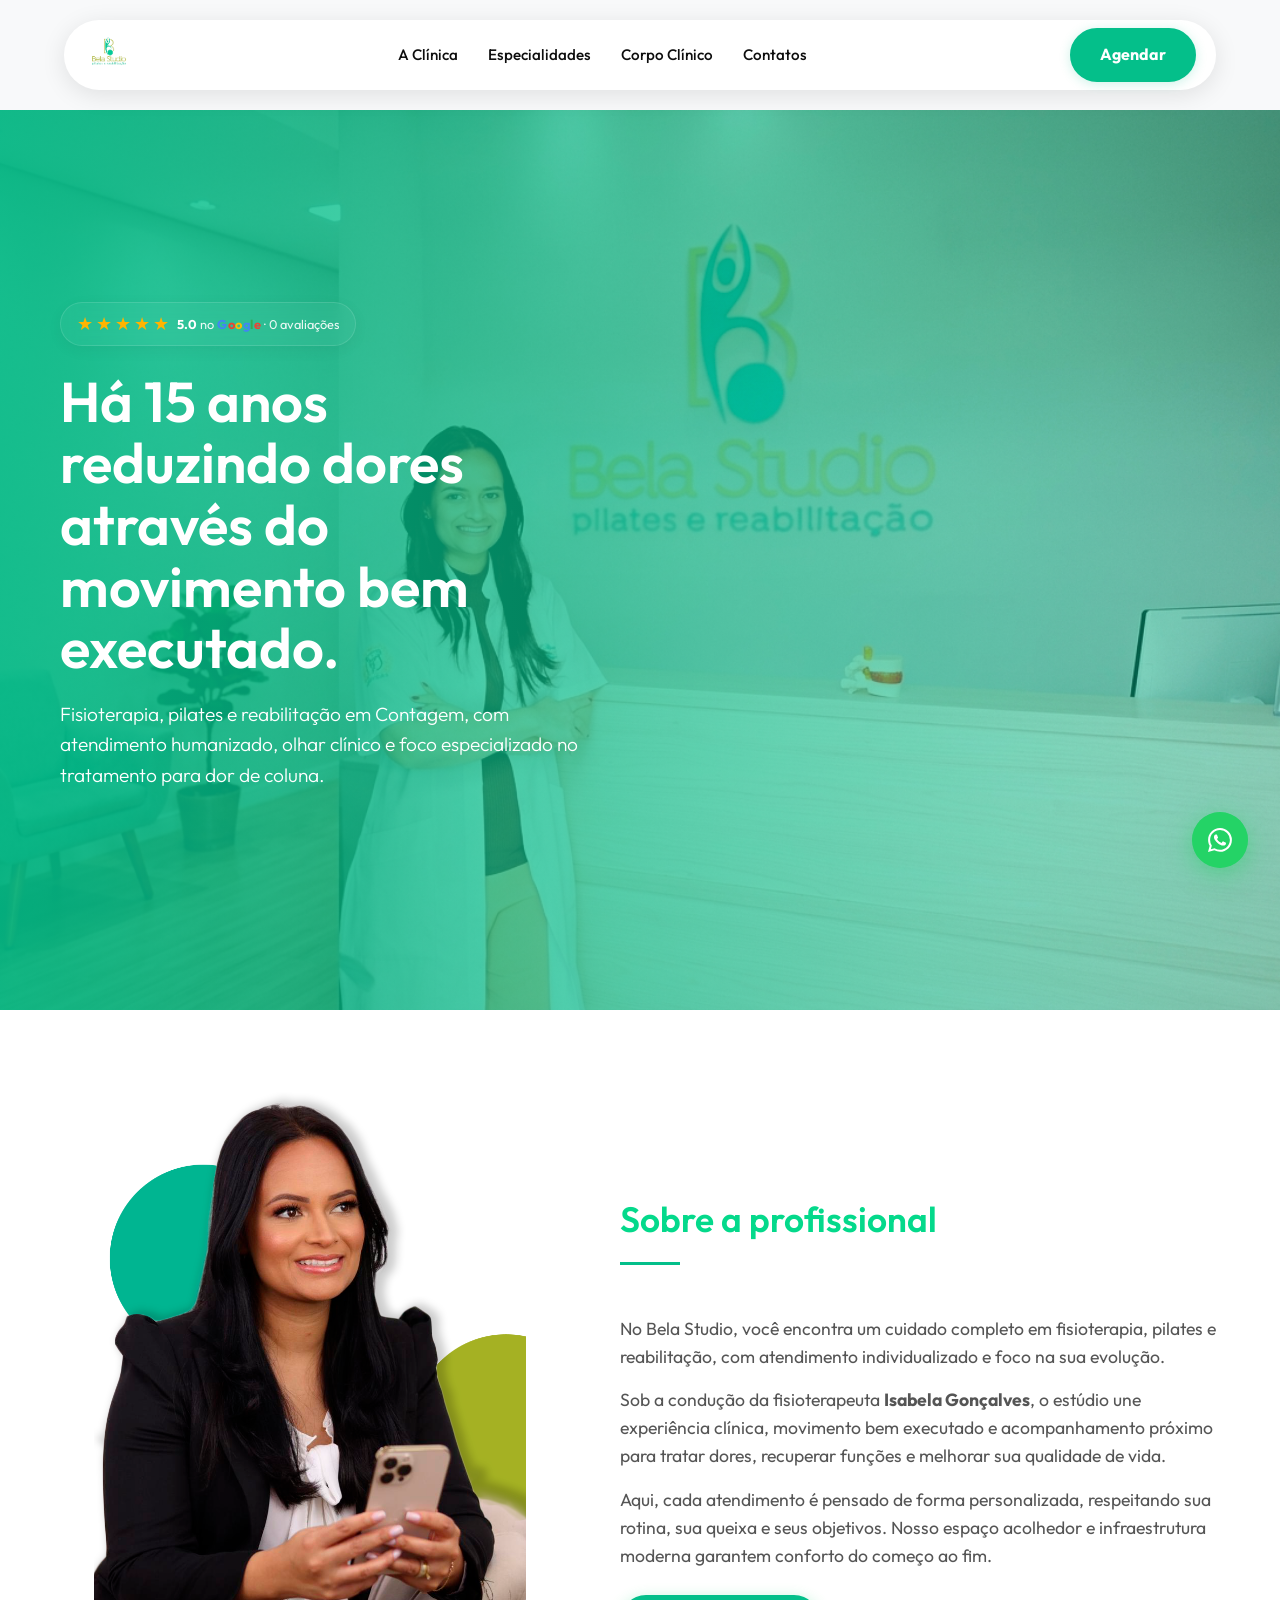
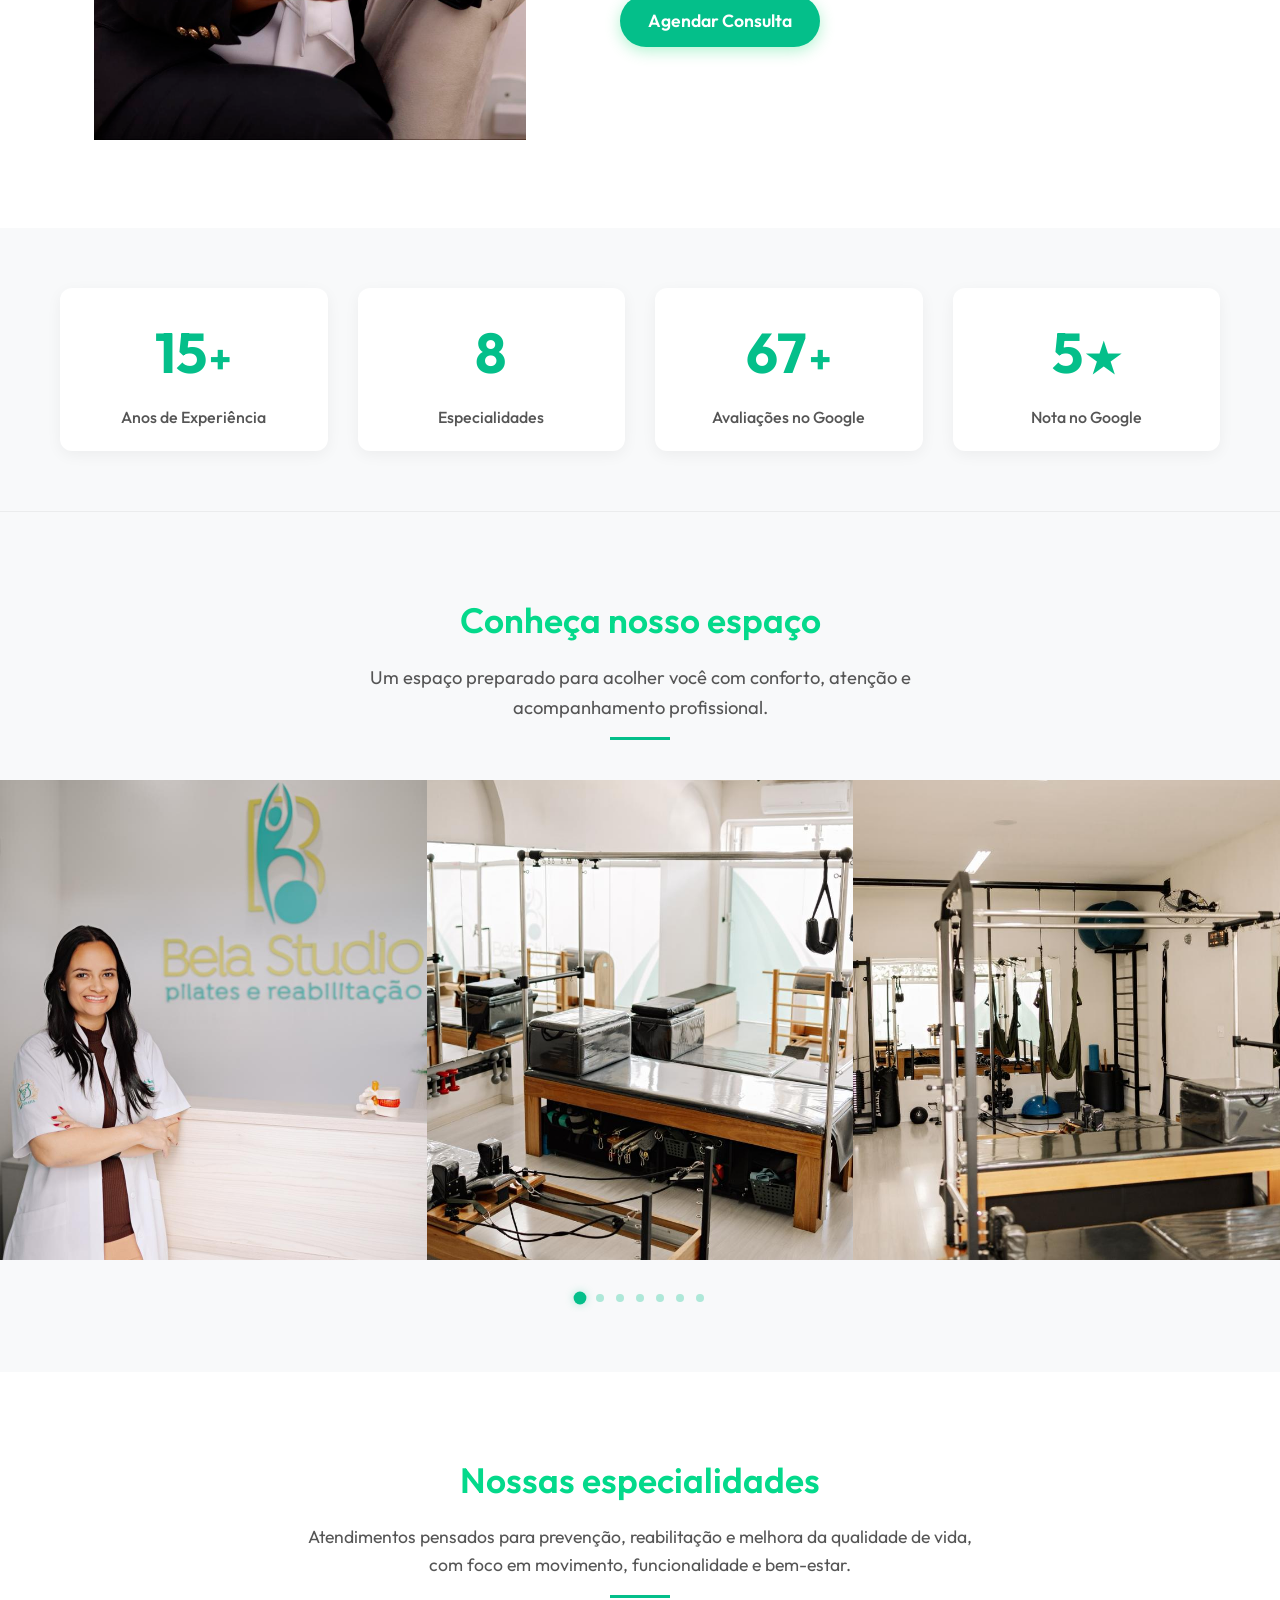
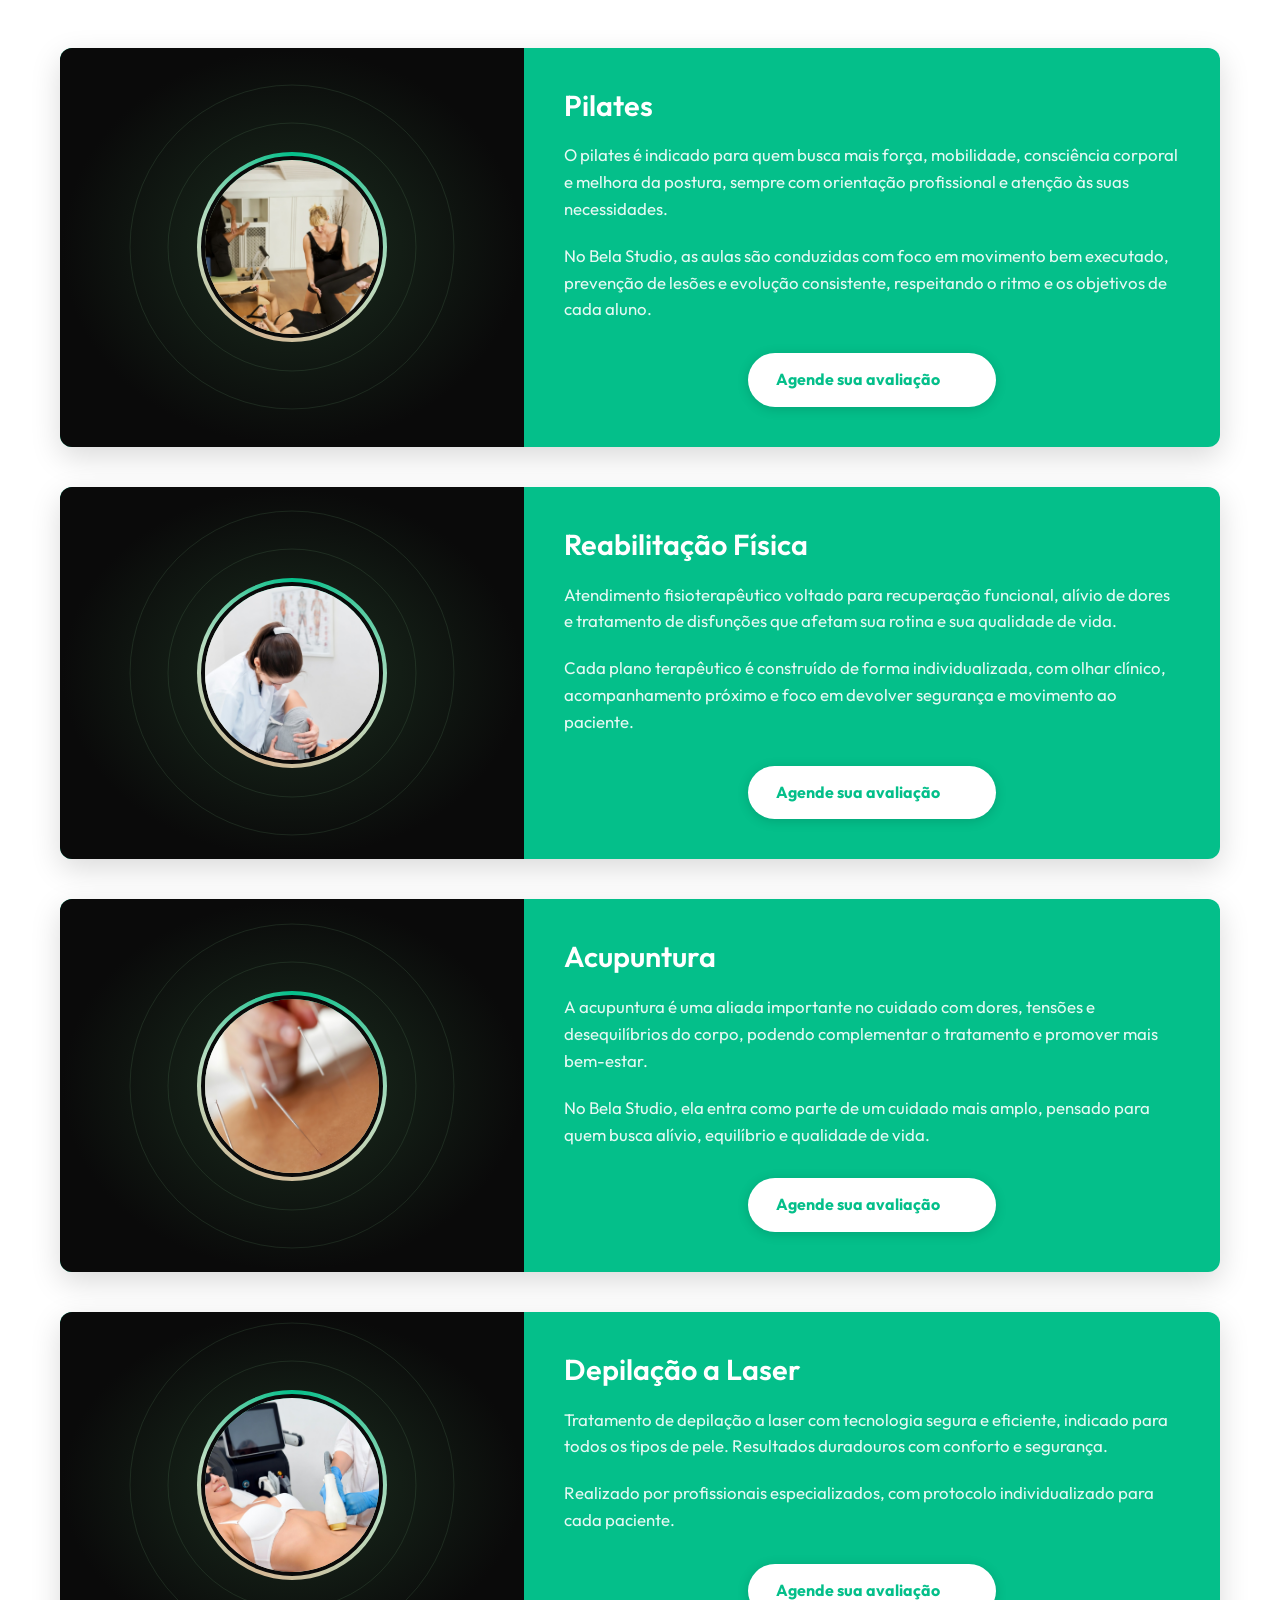
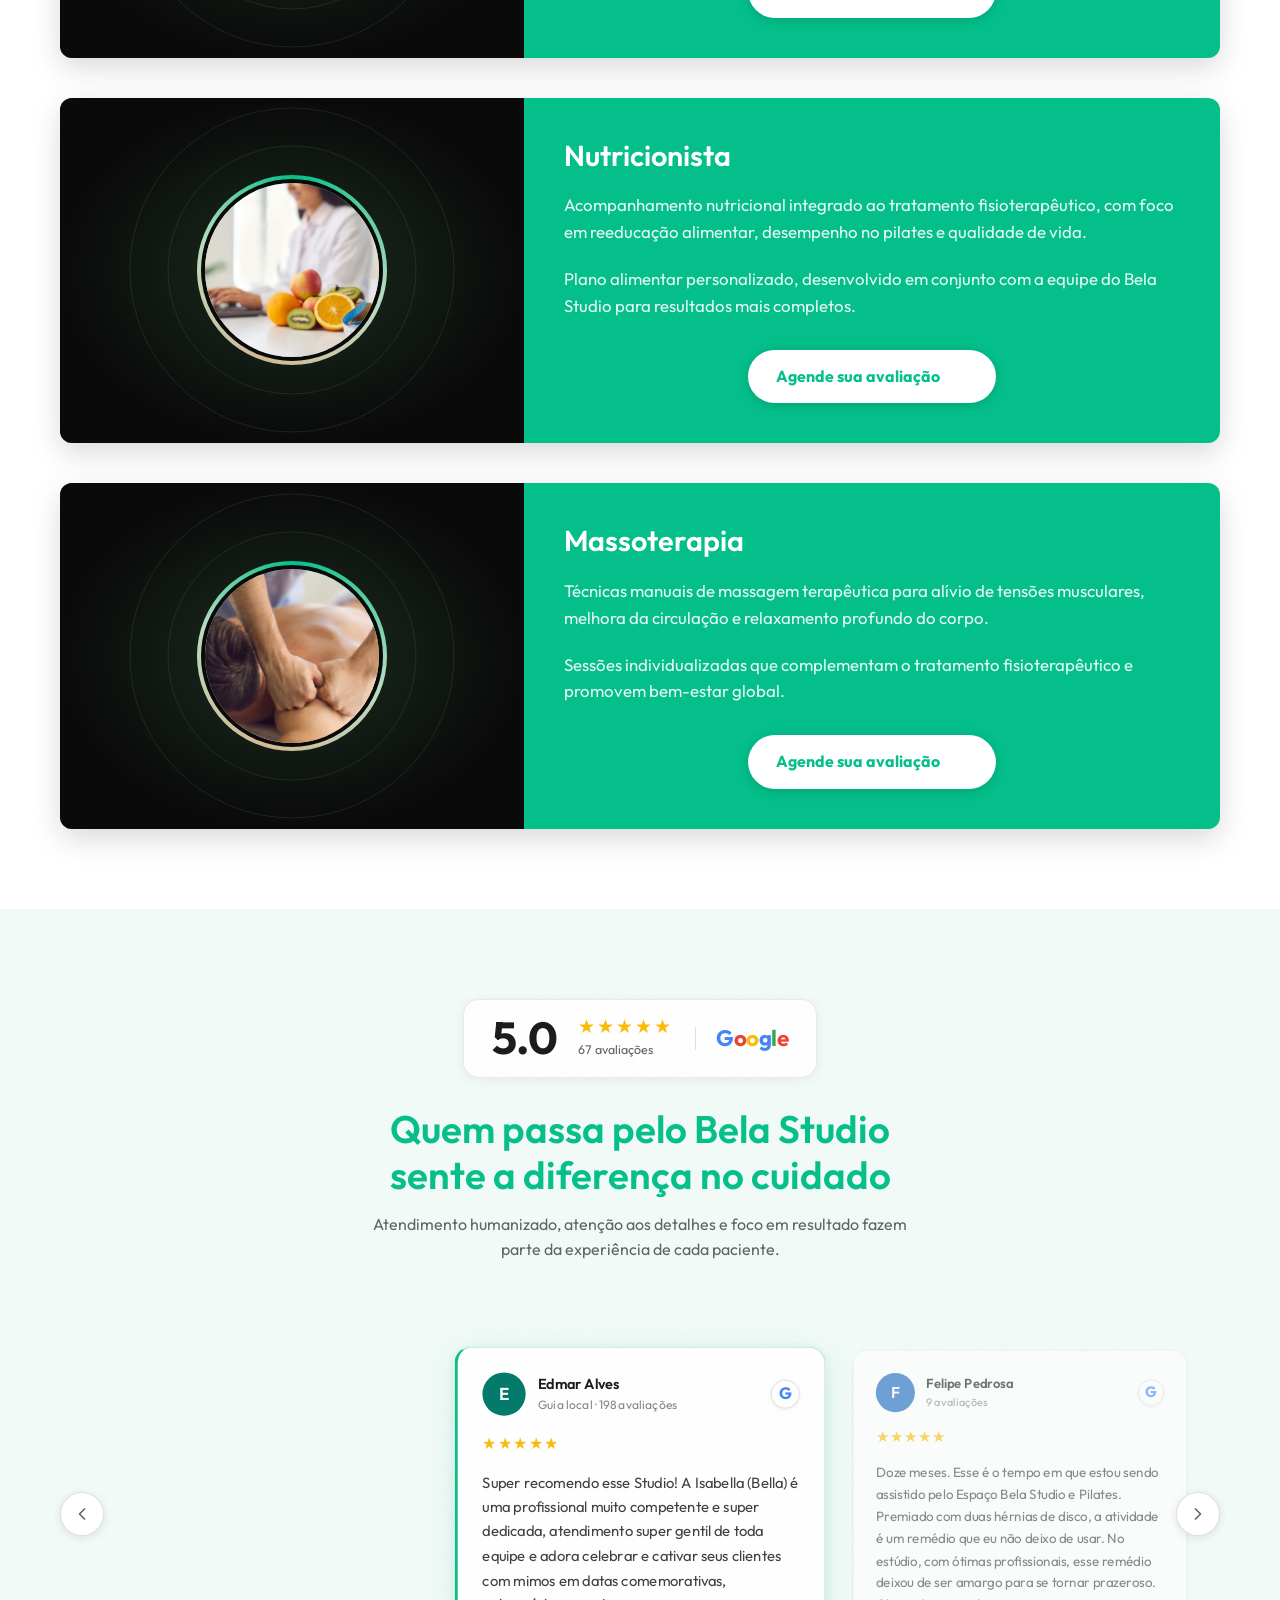
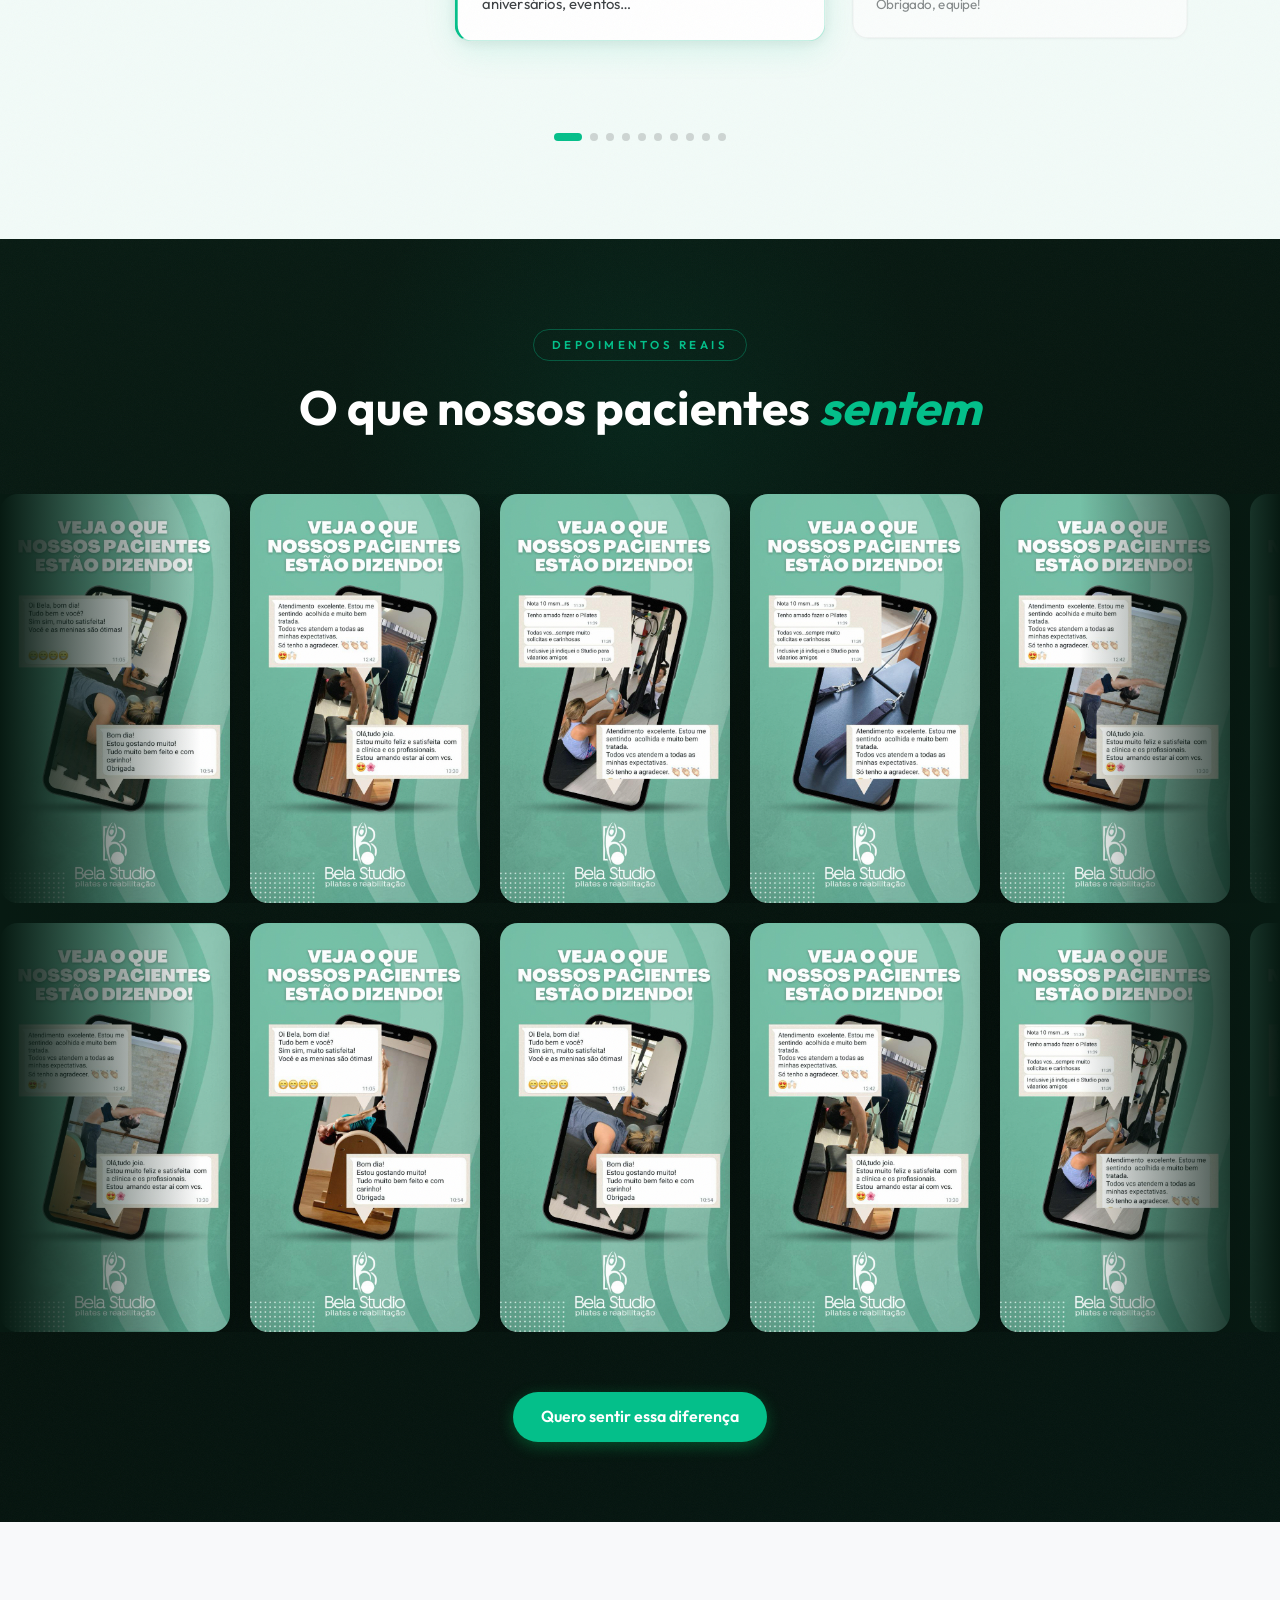
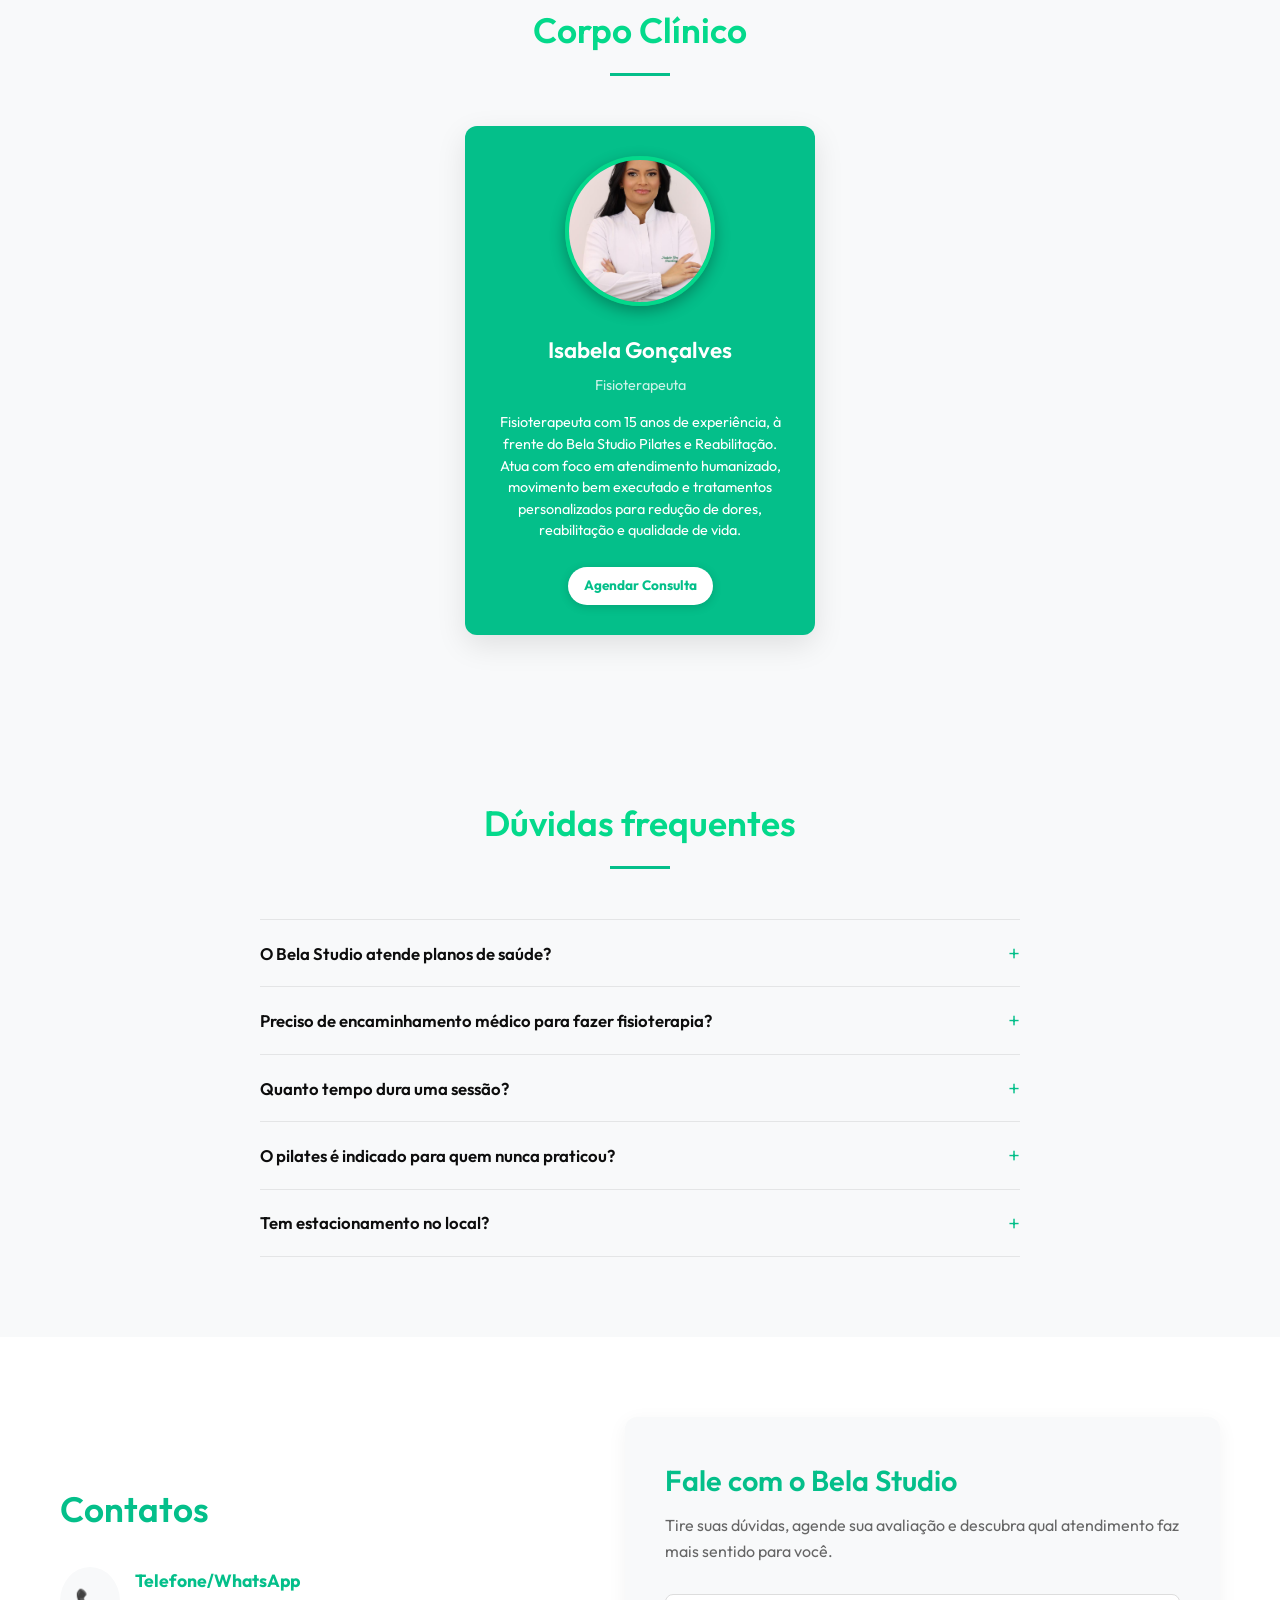
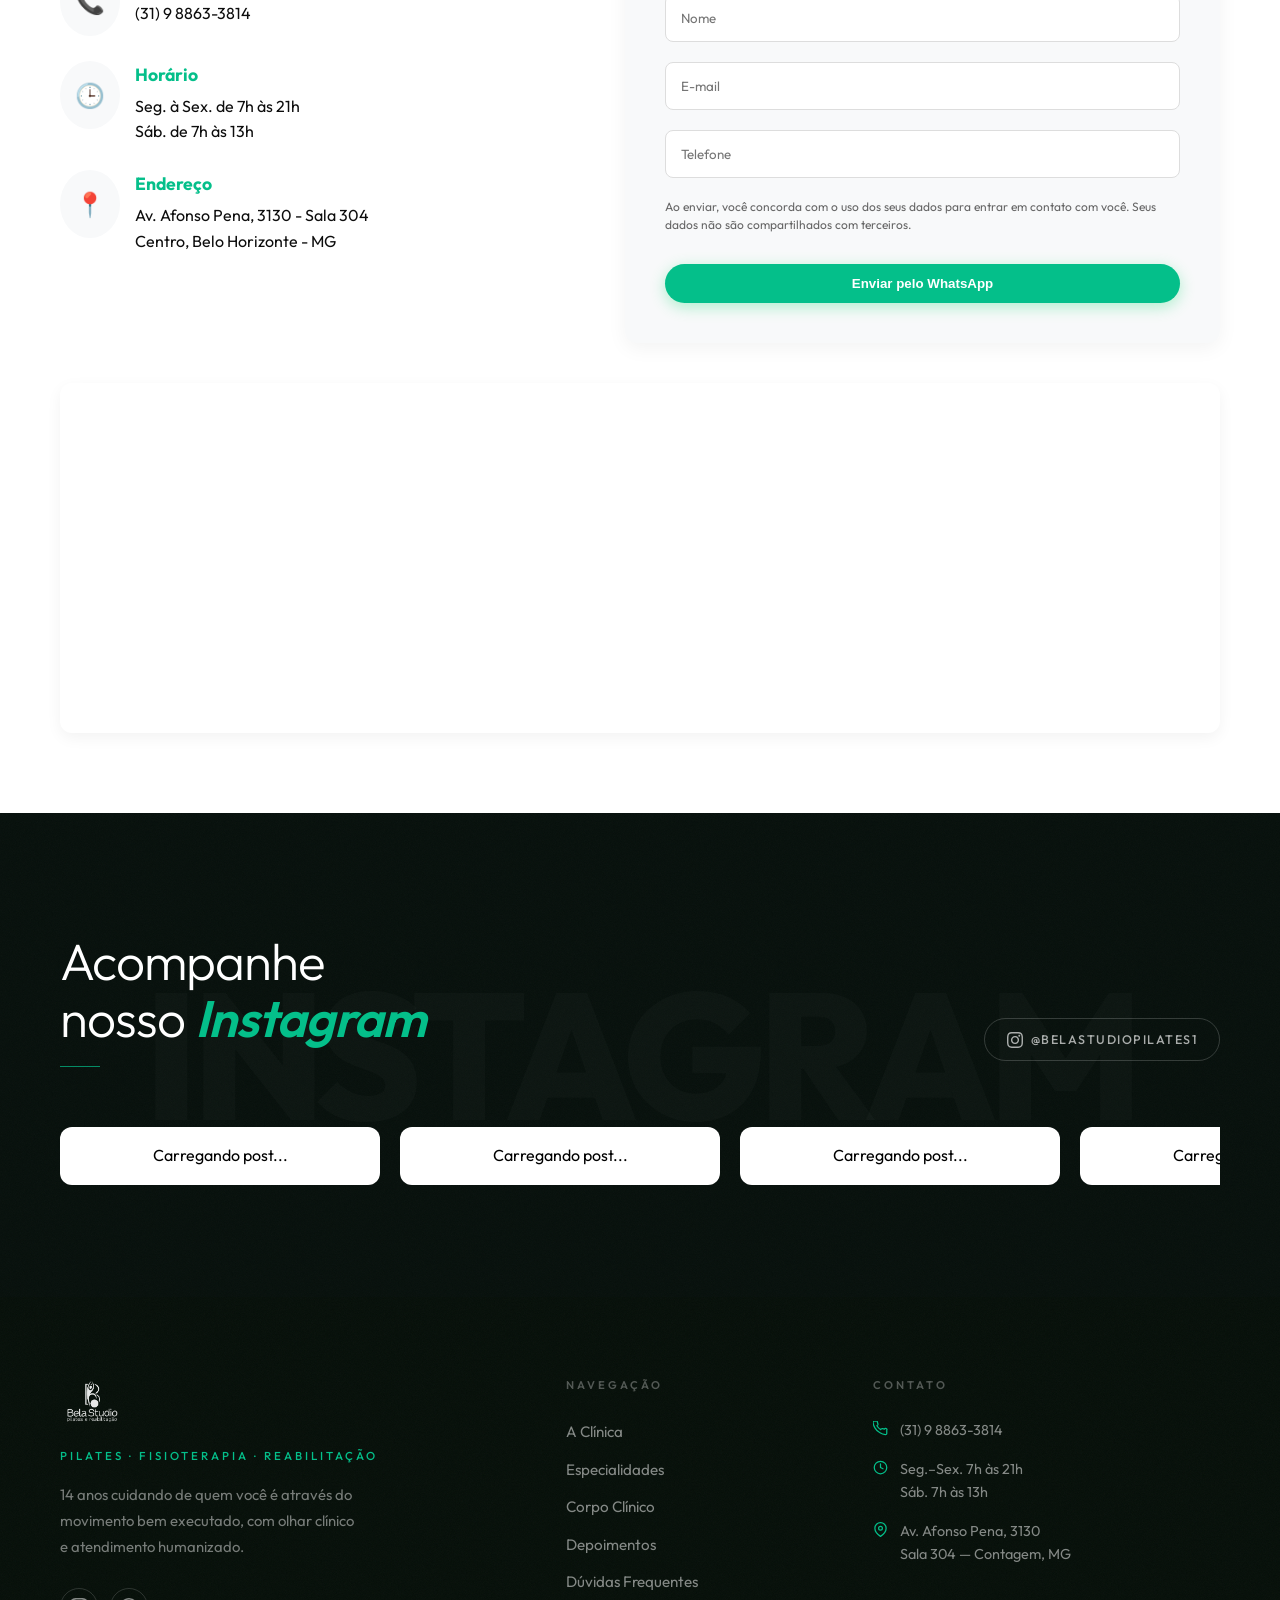
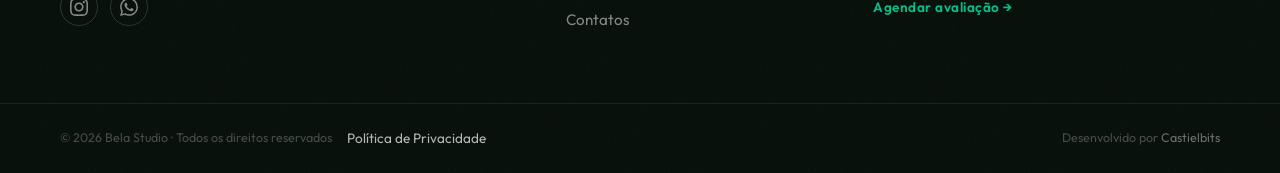
==== index.html @ d8dee4ca "feat: add spine treatment focus to hero subtitle and fotocoluna to gallery carousel" ====
<!DOCTYPE html>
<html lang="pt-BR">

<head>
    <meta charset="UTF-8">
    <meta name="viewport" content="width=device-width, initial-scale=1.0">
    <title>Bela Studio - Fisioterapia e Pilates em Contagem</title>
    <meta name="description"
        content="Há 15 anos reduzindo dores através do movimento bem executado. Fisioterapia, pilates e reabilitação em Contagem com atendimento humanizado e foco real em resultado.">
    <meta name="robots" content="index, follow">

    <!-- Open Graph -->
    <meta property="og:type" content="website">
    <meta property="og:title" content="Bela Studio - Fisioterapia e Pilates em Contagem">
    <meta property="og:description"
        content="15 anos reduzindo dores através do movimento bem executado. Fisioterapia, pilates e reabilitação com atendimento humanizado e foco real em resultado.">
    <meta property="og:image" content="images/aclinica.png">
    <meta property="og:locale" content="pt_BR">

    <!-- Favicon -->
    <link rel="icon" type="image/png" href="images/logosemfundo.png">
    <link rel="apple-touch-icon" href="images/logosemfundo.png">

    <link rel="preconnect" href="https://fonts.googleapis.com">
    <link rel="preconnect" href="https://fonts.gstatic.com" crossorigin>
    <link href="https://fonts.googleapis.com/css2?family=Outfit:wght@300;400;500;600;700&display=swap" rel="stylesheet">
    <link rel="stylesheet" href="styles.css">
</head>

<body>
    <!-- Scroll Progress Bar -->
    <div class="scroll-progress" id="scrollProgress"></div>

    <!-- Custom Cursor -->
    <div class="cursor-dot" id="cursorDot"></div>
    <div class="cursor-ring" id="cursorRing"></div>

    <!-- Intro Splash Screen -->
    <div class="intro-splash" id="introSplash">
        <div class="intro-bg-glow"></div>
        <div class="intro-logo-wrapper">
            <img src="images/logosemfundo.png" alt="Bela Studio" class="intro-logo">
            <div class="intro-shine"></div>
        </div>
        <p class="intro-tagline">Pilates &middot; Fisioterapia &middot; Reabilitação</p>
    </div>

    <header class="header" id="header">
        <div class="top-bar">
            <span>★ 5.0 no Google · <span class="google-review-counter" data-target="67">0</span> avaliações · Há 15
                anos em Contagem</span>
        </div>
        <div class="container header-content">
            <a href="#" class="logo-link">
                <img src="images/logobelastudio.png" alt="Bela Studio Logo" class="logo">
            </a>

            <nav class="desktop-nav">
                <ul class="nav-links">
                    <li><a href="#sobre">A Clínica</a></li>
                    <li><a href="#especialidades">Especialidades</a></li>
                    <li><a href="#corpo-clinico">Corpo Clínico</a></li>
                    <li><a href="#contatos">Contatos</a></li>
                </ul>
            </nav>

            <div class="header-actions">
                <a href="https://wa.me/5531988633814" class="btn btn-primary btn-outline" target="_blank">Agendar</a>
                <button class="mobile-menu-toggle" aria-label="Abrir menu">
                    <span></span>
                    <span></span>
                    <span></span>
                </button>
            </div>
        </div>
    </header>

    <main>
        <!-- Hero Section -->
        <section class="hero paralax" id="home">
            <div class="hero-bg" style="background-image: url('images/bannerbelastudio.png');"></div>
            <div class="hero-overlay"></div>
            <div class="container">
                <div class="hero-content hero-reveal-container">
                    <div class="hero-badge">
                        <span class="hero-badge-stars">
                            <span class="star">★</span><span class="star">★</span><span class="star">★</span><span
                                class="star">★</span><span class="star">★</span>
                        </span>
                        <span><strong>5.0</strong> no <span style="font-weight:700; letter-spacing: 0.5px;"><span
                                    style="color:#4285F4">G</span><span style="color:#EA4335">o</span><span
                                    style="color:#FBBC05">o</span><span style="color:#4285F4">g</span><span
                                    style="color:#34A853">l</span><span style="color:#EA4335">e</span></span> &middot;
                            <span class="google-review-counter" data-target="67">0</span> avaliações</span>
                    </div>
                    <h1 class="hero-title">Há 15 anos reduzindo dores através do movimento bem executado.</h1>
                    <p class="hero-subtitle">Fisioterapia, pilates e reabilitação em Contagem, com atendimento
                        humanizado, olhar clínico e foco especializado no tratamento para dor de coluna.</p>
                    <a href="https://wa.me/5531988633814" class="btn btn-primary hero-cta-pulse" target="_blank">Agende
                        sua avaliação</a>
                </div>
            </div>
        </section>

        <!-- Sobre a profissional -->
        <section class="about" id="sobre">
            <div class="container">
                <div class="about-split fade-in">
                    <div class="about-image-wrapper">
                        <img src="images/fotosobremim.png" alt="Isabela Gonçalves - Fisioterapeuta"
                            class="about-person-img" loading="lazy">
                    </div>
                    <div class="about-text-content">
                        <div class="section-header" style="text-align: left; margin-bottom: 20px;">
                            <h2 class="section-title">Sobre a profissional</h2>
                            <div class="title-divider" style="margin: 15px 0;"></div>
                        </div>
                        <p>No Bela Studio, você encontra um cuidado completo em fisioterapia, pilates e reabilitação,
                            com atendimento individualizado e foco na sua evolução.</p>
                        <p>Sob a condução da fisioterapeuta <strong>Isabela Gonçalves</strong>, o estúdio une
                            experiência clínica, movimento bem executado e acompanhamento próximo para tratar dores,
                            recuperar funções e melhorar sua qualidade de vida.</p>
                        <p>Aqui, cada atendimento é pensado de forma personalizada, respeitando sua rotina, sua queixa e
                            seus objetivos. Nosso espaço acolhedor e infraestrutura moderna garantem conforto do começo
                            ao fim.</p>
                        <a href="https://wa.me/5531988633814" class="btn btn-primary"
                            style="margin-top:10px; align-self: flex-start;" target="_blank">Agendar Consulta</a>
                    </div>
                </div>
            </div>
        </section>

        <!-- Stats -->
        <section class="stats" id="numeros">
            <div class="container">
                <div class="stats-grid">
                    <div class="stat-item fade-in">
                        <div class="stat-value"><span class="stat-number" data-target="15">0</span><span
                                class="stat-suffix">+</span></div>
                        <p class="stat-label">Anos de Experiência</p>
                    </div>
                    <div class="stat-item fade-in">
                        <div class="stat-value"><span class="stat-number" data-target="8">0</span><span
                                class="stat-suffix"></span></div>
                        <p class="stat-label">Especialidades</p>
                    </div>
                    <div class="stat-item fade-in">
                        <div class="stat-value"><span class="stat-number" data-target="67">0</span><span
                                class="stat-suffix">+</span></div>
                        <p class="stat-label">Avaliações no Google</p>
                    </div>
                    <div class="stat-item fade-in">
                        <div class="stat-value"><span class="stat-number" data-target="5">0</span><span
                                class="stat-suffix">★</span></div>
                        <p class="stat-label">Nota no Google</p>
                    </div>
                </div>
            </div>
        </section>

        <!-- Galeria / Conheça nosso espaço -->
        <section class="gallery-carousel-section fade-in" id="galeria">
            <div class="container">
                <div class="section-header" style="margin-bottom: 40px;">
                    <h2 class="section-title">Conheça nosso espaço</h2>
                    <p
                        style="font-size: 1.15rem; color: #555; text-align: center; max-width: 650px; margin: 15px auto 0;">
                        Um espaço
                        preparado para acolher você com conforto, atenção e acompanhamento profissional.</p>
                    <div class="title-divider" style="margin-top: 15px;"></div>
                </div>
            </div>

            <div class="gallery-carousel-root">
                <div class="gallery-carousel-stage">
                    <div class="gallery-carousel-track" id="galleryTrack">
                        <div class="gallery-carousel-slide">
                            <img src="Espaco/dra2.jpeg" alt="Dra. Isabela na recepção do Bela Studio" loading="lazy">
                        </div>
                        <div class="gallery-carousel-slide">
                            <img src="Espaco/espaco.jpeg" alt="Sala de Pilates com equipamentos profissionais"
                                loading="lazy">
                        </div>
                        <div class="gallery-carousel-slide">
                            <img src="Espaco/espaco2.jpeg" alt="Espaço completo de treino e reabilitação"
                                loading="lazy">
                        </div>
                        <div class="gallery-carousel-slide">
                            <img src="Espaco/dra1.jpeg" alt="Dra. Isabela Gonçalves - Fisioterapeuta" loading="lazy">
                        </div>
                        <div class="gallery-carousel-slide">
                            <img src="Espaco/espaco3.jpeg" alt="Fachada do Bela Studio" loading="lazy">
                        </div>
                        <div class="gallery-carousel-slide">
                            <img src="Espaco/espaco4.jpeg" alt="Recepção acolhedora do Bela Studio" loading="lazy">
                        </div>
                        <div class="gallery-carousel-slide">
                            <img src="Espaco/espaco5.jpeg" alt="Consultório elegante" loading="lazy">
                        </div>
                        <div class="gallery-carousel-slide">
                            <img src="Espaco/espaco6.jpeg" alt="Detalhes do espaço" loading="lazy">
                        </div>
                        <div class="gallery-carousel-slide">
                            <img src="images/fotocoluna.jpeg" alt="Tratamento especializado para dor de coluna"
                                loading="lazy">
                        </div>
                    </div>
                </div>



                <!-- Dots -->
                <div class="gallery-dots" id="galleryDots"></div>
            </div>
        </section>

        <!-- Especialidades -->
        <section class="services" id="especialidades">
            <div class="container">
                <div class="section-header fade-in">
                    <h2 class="section-title">Nossas especialidades</h2>
                    <p
                        style="text-align: center; max-width: 700px; margin: 15px auto 0; font-size: 1.1rem; color: #555;">
                        Atendimentos pensados para prevenção, reabilitação e melhora da qualidade de vida, com foco em
                        movimento, funcionalidade e bem-estar.</p>
                    <div class="title-divider" style="margin-top: 15px;"></div>
                </div>

                <div class="services-list">
                    <!-- Service 1 -->
                    <div class="service-card-horizontal fade-in-up">
                        <div class="service-img-horizontal">
                            <div class="service-story-ring">
                                <img src="especialidades/pilates.jpg" alt="Pilates" class="service-story-img"
                                    style="object-position: center 40%;" loading="lazy">
                            </div>
                        </div>
                        <div class="service-info-horizontal">
                            <h3 class="service-title-horizontal">Pilates</h3>
                            <p class="service-desc-horizontal">O pilates é indicado para quem busca mais força,
                                mobilidade, consciência corporal e melhora da postura, sempre com orientação
                                profissional e atenção às suas necessidades.</p>
                            <p class="service-desc-horizontal">No Bela Studio, as aulas são conduzidas com foco em
                                movimento bem executado, prevenção de lesões e evolução consistente, respeitando o ritmo
                                e os objetivos de cada aluno.</p>
                            <a href="https://wa.me/5531988633814" class="btn btn-primary btn-flex"
                                target="_blank">Agende
                                sua avaliação <svg class="wa-icon-svg" xmlns="http://www.w3.org/2000/svg"
                                    viewBox="0 0 24 24" fill="#ffffff">
                                    <path
                                        d="M.057 24l1.687-6.163c-1.041-1.804-1.588-3.849-1.587-5.946.003-6.556 5.338-11.891 11.893-11.891 3.181.001 6.167 1.24 8.413 3.488 2.245 2.248 3.481 5.236 3.48 8.414-.003 6.557-5.338 11.892-11.893 11.892-1.99-.001-3.951-.5-5.688-1.448L.057 24zm6.597-3.807c1.676.995 3.276 1.591 5.392 1.592 5.448 0 9.886-4.434 9.889-9.885.002-5.462-4.415-9.89-9.881-9.892-5.452 0-9.887 4.434-9.889 9.884-.001 2.225.651 3.891 1.746 5.634l-.999 3.648 3.742-.981zm11.387-5.464c-.074-.124-.272-.198-.57-.347-.297-.149-1.758-.868-2.031-.967-.272-.099-.47-.149-.669.149-.198.297-.768.967-.941 1.165-.173.198-.345.223-.643.074-.297-.149-1.255-.462-2.39-1.475-.883-.788-1.48-1.761-1.653-2.059-.173-.297-.018-.458.13-.606.134-.133.297-.347.446-.521.151-.172.2-.296.3-.495.099-.198.05-.372-.025-.521-.075-.148-.669-1.611-.916-2.206-.242-.579-.487-.501-.669-.51l-.57-.01c-.198 0-.52.074-.792.372s-1.04 1.016-1.04 2.479 1.065 2.876 1.213 3.074c.149.198 2.095 3.2 5.076 4.487.709.306 1.263.489 1.694.626.712.226 1.36.194 1.872.118.571-.085 1.758-.719 2.006-1.413.248-.695.248-1.29.173-1.414z" />
                                </svg></a>
                        </div>
                    </div>

                    <!-- Service 2 -->
                    <div class="service-card-horizontal fade-in-up">
                        <div class="service-img-horizontal">
                            <div class="service-story-ring">
                                <img src="especialidades/fisioterapia.jpg" alt="Reabilitação Física"
                                    class="service-story-img" loading="lazy">
                            </div>
                        </div>
                        <div class="service-info-horizontal">
                            <h3 class="service-title-horizontal">Reabilitação Física</h3>
                            <p class="service-desc-horizontal">Atendimento fisioterapêutico voltado para recuperação
                                funcional, alívio de dores e tratamento de disfunções que afetam sua rotina e sua
                                qualidade de vida.</p>
                            <p class="service-desc-horizontal">Cada plano terapêutico é construído de forma
                                individualizada, com olhar clínico, acompanhamento próximo e foco em devolver segurança
                                e movimento ao paciente.</p>
                            <a href="https://wa.me/5531988633814" class="btn btn-primary btn-flex"
                                target="_blank">Agende
                                sua avaliação <svg class="wa-icon-svg" xmlns="http://www.w3.org/2000/svg"
                                    viewBox="0 0 24 24" fill="#ffffff">
                                    <path
                                        d="M.057 24l1.687-6.163c-1.041-1.804-1.588-3.849-1.587-5.946.003-6.556 5.338-11.891 11.893-11.891 3.181.001 6.167 1.24 8.413 3.488 2.245 2.248 3.481 5.236 3.48 8.414-.003 6.557-5.338 11.892-11.893 11.892-1.99-.001-3.951-.5-5.688-1.448L.057 24zm6.597-3.807c1.676.995 3.276 1.591 5.392 1.592 5.448 0 9.886-4.434 9.889-9.885.002-5.462-4.415-9.89-9.881-9.892-5.452 0-9.887 4.434-9.889 9.884-.001 2.225.651 3.891 1.746 5.634l-.999 3.648 3.742-.981zm11.387-5.464c-.074-.124-.272-.198-.57-.347-.297-.149-1.758-.868-2.031-.967-.272-.099-.47-.149-.669.149-.198.297-.768.967-.941 1.165-.173.198-.345.223-.643.074-.297-.149-1.255-.462-2.39-1.475-.883-.788-1.48-1.761-1.653-2.059-.173-.297-.018-.458.13-.606.134-.133.297-.347.446-.521.151-.172.2-.296.3-.495.099-.198.05-.372-.025-.521-.075-.148-.669-1.611-.916-2.206-.242-.579-.487-.501-.669-.51l-.57-.01c-.198 0-.52.074-.792.372s-1.04 1.016-1.04 2.479 1.065 2.876 1.213 3.074c.149.198 2.095 3.2 5.076 4.487.709.306 1.263.489 1.694.626.712.226 1.36.194 1.872.118.571-.085 1.758-.719 2.006-1.413.248-.695.248-1.29.173-1.414z" />
                                </svg></a>
                        </div>
                    </div>

                    <!-- Service 4 -->
                    <div class="service-card-horizontal fade-in-up">
                        <div class="service-img-horizontal">
                            <div class="service-story-ring">
                                <img src="especialidades/aculpuntura.jpg" alt="Acupuntura" class="service-story-img"
                                    style="object-position: center 35%;" loading="lazy">
                            </div>
                        </div>
                        <div class="service-info-horizontal">
                            <h3 class="service-title-horizontal">Acupuntura</h3>
                            <p class="service-desc-horizontal">A acupuntura é uma aliada importante no cuidado com
                                dores, tensões e desequilíbrios do corpo, podendo complementar o tratamento e promover
                                mais bem-estar.</p>
                            <p class="service-desc-horizontal">No Bela Studio, ela entra como parte de um cuidado mais
                                amplo, pensado para quem busca alívio, equilíbrio e qualidade de vida.</p>
                            <a href="https://wa.me/5531988633814" class="btn btn-primary btn-flex"
                                target="_blank">Agende
                                sua avaliação <svg class="wa-icon-svg" xmlns="http://www.w3.org/2000/svg"
                                    viewBox="0 0 24 24" fill="#ffffff">
                                    <path
                                        d="M.057 24l1.687-6.163c-1.041-1.804-1.588-3.849-1.587-5.946.003-6.556 5.338-11.891 11.893-11.891 3.181.001 6.167 1.24 8.413 3.488 2.245 2.248 3.481 5.236 3.48 8.414-.003 6.557-5.338 11.892-11.893 11.892-1.99-.001-3.951-.5-5.688-1.448L.057 24zm6.597-3.807c1.676.995 3.276 1.591 5.392 1.592 5.448 0 9.886-4.434 9.889-9.885.002-5.462-4.415-9.89-9.881-9.892-5.452 0-9.887 4.434-9.889 9.884-.001 2.225.651 3.891 1.746 5.634l-.999 3.648 3.742-.981zm11.387-5.464c-.074-.124-.272-.198-.57-.347-.297-.149-1.758-.868-2.031-.967-.272-.099-.47-.149-.669.149-.198.297-.768.967-.941 1.165-.173.198-.345.223-.643.074-.297-.149-1.255-.462-2.39-1.475-.883-.788-1.48-1.761-1.653-2.059-.173-.297-.018-.458.13-.606.134-.133.297-.347.446-.521.151-.172.2-.296.3-.495.099-.198.05-.372-.025-.521-.075-.148-.669-1.611-.916-2.206-.242-.579-.487-.501-.669-.51l-.57-.01c-.198 0-.52.074-.792.372s-1.04 1.016-1.04 2.479 1.065 2.876 1.213 3.074c.149.198 2.095 3.2 5.076 4.487.709.306 1.263.489 1.694.626.712.226 1.36.194 1.872.118.571-.085 1.758-.719 2.006-1.413.248-.695.248-1.29.173-1.414z" />
                                </svg></a>
                        </div>
                    </div>

                    <!-- Service 6: Depilação a Laser -->
                    <div class="service-card-horizontal fade-in-up">
                        <div class="service-img-horizontal">
                            <div class="service-story-ring">
                                <img src="especialidades/depilacalalaser.jpg" alt="Depilação a Laser"
                                    class="service-story-img" loading="lazy">
                            </div>
                        </div>
                        <div class="service-info-horizontal">
                            <h3 class="service-title-horizontal">Depilação a Laser</h3>
                            <p class="service-desc-horizontal">Tratamento de depilação a laser com tecnologia segura e
                                eficiente, indicado para todos os tipos de pele. Resultados duradouros com conforto e
                                segurança.</p>
                            <p class="service-desc-horizontal">Realizado por profissionais especializados, com protocolo
                                individualizado para cada paciente.</p>
                            <a href="https://wa.me/5531988633814" class="btn btn-primary btn-flex"
                                target="_blank">Agende
                                sua avaliação <svg class="wa-icon-svg" xmlns="http://www.w3.org/2000/svg"
                                    viewBox="0 0 24 24" fill="#ffffff">
                                    <path
                                        d="M.057 24l1.687-6.163c-1.041-1.804-1.588-3.849-1.587-5.946.003-6.556 5.338-11.891 11.893-11.891 3.181.001 6.167 1.24 8.413 3.488 2.245 2.248 3.481 5.236 3.48 8.414-.003 6.557-5.338 11.892-11.893 11.892-1.99-.001-3.951-.5-5.688-1.448L.057 24zm6.597-3.807c1.676.995 3.276 1.591 5.392 1.592 5.448 0 9.886-4.434 9.889-9.885.002-5.462-4.415-9.89-9.881-9.892-5.452 0-9.887 4.434-9.889 9.884-.001 2.225.651 3.891 1.746 5.634l-.999 3.648 3.742-.981zm11.387-5.464c-.074-.124-.272-.198-.57-.347-.297-.149-1.758-.868-2.031-.967-.272-.099-.47-.149-.669.149-.198.297-.768.967-.941 1.165-.173.198-.345.223-.643.074-.297-.149-1.255-.462-2.39-1.475-.883-.788-1.48-1.761-1.653-2.059-.173-.297-.018-.458.13-.606.134-.133.297-.347.446-.521.151-.172.2-.296.3-.495.099-.198.05-.372-.025-.521-.075-.148-.669-1.611-.916-2.206-.242-.579-.487-.501-.669-.51l-.57-.01c-.198 0-.52.074-.792.372s-1.04 1.016-1.04 2.479 1.065 2.876 1.213 3.074c.149.198 2.095 3.2 5.076 4.487.709.306 1.263.489 1.694.626.712.226 1.36.194 1.872.118.571-.085 1.758-.719 2.006-1.413.248-.695.248-1.29.173-1.414z" />
                                </svg></a>
                        </div>
                    </div>

                    <!-- Service 9 -->
                    <div class="service-card-horizontal fade-in-up">
                        <div class="service-img-horizontal">
                            <div class="service-story-ring">
                                <img src="especialidades/nutricionista.jpg" alt="Nutricionista"
                                    class="service-story-img" style="object-position: center 55%;" loading="lazy">
                            </div>
                        </div>
                        <div class="service-info-horizontal">
                            <h3 class="service-title-horizontal">Nutricionista</h3>
                            <p class="service-desc-horizontal">Acompanhamento nutricional integrado ao tratamento
                                fisioterapêutico, com foco em reeducação alimentar, desempenho no pilates e qualidade de
                                vida.</p>
                            <p class="service-desc-horizontal">Plano alimentar personalizado, desenvolvido em conjunto
                                com a equipe do Bela Studio para resultados mais completos.</p>
                            <a href="https://wa.me/5531988633814" class="btn btn-primary btn-flex"
                                target="_blank">Agende
                                sua avaliação <svg class="wa-icon-svg" xmlns="http://www.w3.org/2000/svg"
                                    viewBox="0 0 24 24" fill="#ffffff">
                                    <path
                                        d="M.057 24l1.687-6.163c-1.041-1.804-1.588-3.849-1.587-5.946.003-6.556 5.338-11.891 11.893-11.891 3.181.001 6.167 1.24 8.413 3.488 2.245 2.248 3.481 5.236 3.48 8.414-.003 6.557-5.338 11.892-11.893 11.892-1.99-.001-3.951-.5-5.688-1.448L.057 24zm6.597-3.807c1.676.995 3.276 1.591 5.392 1.592 5.448 0 9.886-4.434 9.889-9.885.002-5.462-4.415-9.89-9.881-9.892-5.452 0-9.887 4.434-9.889 9.884-.001 2.225.651 3.891 1.746 5.634l-.999 3.648 3.742-.981zm11.387-5.464c-.074-.124-.272-.198-.57-.347-.297-.149-1.758-.868-2.031-.967-.272-.099-.47-.149-.669.149-.198.297-.768.967-.941 1.165-.173.198-.345.223-.643.074-.297-.149-1.255-.462-2.39-1.475-.883-.788-1.48-1.761-1.653-2.059-.173-.297-.018-.458.13-.606.134-.133.297-.347.446-.521.151-.172.2-.296.3-.495.099-.198.05-.372-.025-.521-.075-.148-.669-1.611-.916-2.206-.242-.579-.487-.501-.669-.51l-.57-.01c-.198 0-.52.074-.792.372s-1.04 1.016-1.04 2.479 1.065 2.876 1.213 3.074c.149.198 2.095 3.2 5.076 4.487.709.306 1.263.489 1.694.626.712.226 1.36.194 1.872.118.571-.085 1.758-.719 2.006-1.413.248-.695.248-1.29.173-1.414z" />
                                </svg></a>
                        </div>
                    </div>

                    <!-- Service 10 -->
                    <div class="service-card-horizontal fade-in-up">
                        <div class="service-img-horizontal">
                            <div class="service-story-ring">
                                <img src="especialidades/massoterapia.jpg" alt="Massoterapia" class="service-story-img"
                                    loading="lazy">
                            </div>
                        </div>
                        <div class="service-info-horizontal">
                            <h3 class="service-title-horizontal">Massoterapia</h3>
                            <p class="service-desc-horizontal">Técnicas manuais de massagem terapêutica para alívio de
                                tensões musculares, melhora da circulação e relaxamento profundo do corpo.</p>
                            <p class="service-desc-horizontal">Sessões individualizadas que complementam o tratamento
                                fisioterapêutico e promovem bem-estar global.</p>
                            <a href="https://wa.me/5531988633814" class="btn btn-primary btn-flex"
                                target="_blank">Agende
                                sua avaliação <svg class="wa-icon-svg" xmlns="http://www.w3.org/2000/svg"
                                    viewBox="0 0 24 24" fill="#ffffff">
                                    <path
                                        d="M.057 24l1.687-6.163c-1.041-1.804-1.588-3.849-1.587-5.946.003-6.556 5.338-11.891 11.893-11.891 3.181.001 6.167 1.24 8.413 3.488 2.245 2.248 3.481 5.236 3.48 8.414-.003 6.557-5.338 11.892-11.893 11.892-1.99-.001-3.951-.5-5.688-1.448L.057 24zm6.597-3.807c1.676.995 3.276 1.591 5.392 1.592 5.448 0 9.886-4.434 9.889-9.885.002-5.462-4.415-9.89-9.881-9.892-5.452 0-9.887 4.434-9.889 9.884-.001 2.225.651 3.891 1.746 5.634l-.999 3.648 3.742-.981zm11.387-5.464c-.074-.124-.272-.198-.57-.347-.297-.149-1.758-.868-2.031-.967-.272-.099-.47-.149-.669.149-.198.297-.768.967-.941 1.165-.173.198-.345.223-.643.074-.297-.149-1.255-.462-2.39-1.475-.883-.788-1.48-1.761-1.653-2.059-.173-.297-.018-.458.13-.606.134-.133.297-.347.446-.521.151-.172.2-.296.3-.495.099-.198.05-.372-.025-.521-.075-.148-.669-1.611-.916-2.206-.242-.579-.487-.501-.669-.51l-.57-.01c-.198 0-.52.074-.792.372s-1.04 1.016-1.04 2.479 1.065 2.876 1.213 3.074c.149.198 2.095 3.2 5.076 4.487.709.306 1.263.489 1.694.626.712.226 1.36.194 1.872.118.571-.085 1.758-.719 2.006-1.413.248-.695.248-1.29.173-1.414z" />
                                </svg></a>
                        </div>
                    </div>
                </div>
            </div>
        </section>

        <!-- Avaliações Google -->
        <section class="reviews fade-in" id="depoimentos">
            <div class="container">

                <!-- Cabeçalho -->
                <div class="reviews-header">
                    <div class="reviews-rating-badge">
                        <div class="rrb-score">5.0</div>
                        <div class="rrb-right">
                            <div class="rrb-stars">
                                <span class="star">★</span><span class="star">★</span><span class="star">★</span><span
                                    class="star">★</span><span class="star">★</span>
                            </div>
                            <div class="rrb-count"><span class="google-review-counter" data-target="67">0</span>
                                avaliações</div>
                        </div>
                        <div class="rrb-google">
                            <span style="color:#4285F4">G</span><span style="color:#EA4335">o</span><span
                                style="color:#FBBC05">o</span><span style="color:#4285F4">g</span><span
                                style="color:#34A853">l</span><span style="color:#EA4335">e</span>
                        </div>
                    </div>
                    <h2 class="reviews-title">Quem passa pelo Bela Studio<br>sente a diferença no cuidado</h2>
                    <p class="reviews-sub">Atendimento humanizado, atenção aos detalhes e foco em resultado fazem parte
                        da experiência de cada paciente.</p>
                </div>

                <!-- Carousel de cards -->
                <div class="rc-carousel-root">
                    <div class="rc-stage" id="rcStage">
                        <div class="rc-track" id="rcTrack">

                            <div class="review-card">
                                <div class="rc-header">
                                    <div class="rc-avatar" style="background:#00796B;">E</div>
                                    <div class="rc-info">
                                        <strong>Edmar Alves</strong>
                                        <span>Guia local · 198 avaliações</span>
                                    </div>
                                    <div class="rc-google-dot"><span
                                            style="color:#4285F4;font-weight:700;font-size:1rem;">G</span></div>
                                </div>
                                <div class="rc-stars">★★★★★</div>
                                <p class="rc-text">Super recomendo esse Studio! A Isabella (Bella) é uma profissional
                                    muito competente e super dedicada, atendimento super gentil de toda equipe e adora
                                    celebrar e cativar seus clientes com mimos em datas comemorativas, aniversários,
                                    eventos…</p>
                            </div>

                            <div class="review-card">
                                <div class="rc-header">
                                    <div class="rc-avatar" style="background:#1565C0;">F</div>
                                    <div class="rc-info">
                                        <strong>Felipe Pedrosa</strong>
                                        <span>9 avaliações</span>
                                    </div>
                                    <div class="rc-google-dot"><span
                                            style="color:#4285F4;font-weight:700;font-size:1rem;">G</span></div>
                                </div>
                                <div class="rc-stars">★★★★★</div>
                                <p class="rc-text">Doze meses. Esse é o tempo em que estou sendo assistido pelo Espaço
                                    Bela Studio e Pilates. Premiado com duas hérnias de disco, a atividade é um remédio
                                    que eu não deixo de usar. No estúdio, com ótimas profissionais, esse remédio deixou
                                    de ser amargo para se tornar prazeroso. Obrigado, equipe!</p>
                            </div>

                            <div class="review-card">
                                <div class="rc-header">
                                    <div class="rc-avatar" style="background:#6A1B9A;">J</div>
                                    <div class="rc-info">
                                        <strong>Jessica de Oliveira</strong>
                                        <span>Guia local · 18 avaliações</span>
                                    </div>
                                    <div class="rc-google-dot"><span
                                            style="color:#4285F4;font-weight:700;font-size:1rem;">G</span></div>
                                </div>
                                <div class="rc-stars">★★★★★</div>
                                <p class="rc-text">Bela e Mariana são profissionais excelentes, atenciosas e que
                                    estimulam a gente a dar nosso melhor, sempre com muita segurança. Já fiz pilates em
                                    muitos lugares e cidades diferentes e, sem dúvida, tem sido minha melhor experiência
                                    até hoje. Super recomendo!</p>
                            </div>

                            <div class="review-card">
                                <div class="rc-header">
                                    <div class="rc-avatar" style="background:#E65100;">J</div>
                                    <div class="rc-info">
                                        <strong>Juliane Rezende</strong>
                                        <span>1 avaliação</span>
                                    </div>
                                    <div class="rc-google-dot"><span
                                            style="color:#4285F4;font-weight:700;font-size:1rem;">G</span></div>
                                </div>
                                <div class="rc-stars">★★★★★</div>
                                <p class="rc-text">Excelente ambiente, com profissionais maravilhosos! Cliente há mais
                                    de 5 anos, fiz o melhor investimento da minha vida, só tenho gratidão pelo
                                    atendimento, amizade, gentileza e atenção!</p>
                            </div>

                            <div class="review-card">
                                <div class="rc-header">
                                    <div class="rc-avatar" style="background:#2E7D32;">J</div>
                                    <div class="rc-info">
                                        <strong>João Guimarães</strong>
                                        <span>5 avaliações</span>
                                    </div>
                                    <div class="rc-google-dot"><span
                                            style="color:#4285F4;font-weight:700;font-size:1rem;">G</span></div>
                                </div>
                                <div class="rc-stars">★★★★★</div>
                                <p class="rc-text">Bem impressionado nestes quase dois meses que pratico pilates na Bela
                                    Studio. Muito profissionalismo e comprometimento de toda equipe. Agradeço a Isabela,
                                    Fernanda, Ana e Bruna pelo carinho e dedicação.</p>
                            </div>

                            <div class="review-card">
                                <div class="rc-header">
                                    <div class="rc-avatar" style="background:#C2185B;">F</div>
                                    <div class="rc-info">
                                        <strong>Flaviana Coelho</strong>
                                        <span>Guia local · 17 avaliações</span>
                                    </div>
                                    <div class="rc-google-dot"><span
                                            style="color:#4285F4;font-weight:700;font-size:1rem;">G</span></div>
                                </div>
                                <div class="rc-stars">★★★★★</div>
                                <p class="rc-text">Experiência incrível! Profissionais competentes, atenciosas e com
                                    escuta ativa! Minha família e eu temos muito a agradecer pela dedicação, empenho e
                                    disposição para com todas nós! Muito obrigada e em especial a você Bela, gratidão! ❤
                                </p>
                            </div>

                            <div class="review-card">
                                <div class="rc-header">
                                    <div class="rc-avatar" style="background:#00838F;">C</div>
                                    <div class="rc-info">
                                        <strong>Cristiana Pôssas</strong>
                                        <span>Guia local · 56 avaliações</span>
                                    </div>
                                    <div class="rc-google-dot"><span
                                            style="color:#4285F4;font-weight:700;font-size:1rem;">G</span></div>
                                </div>
                                <div class="rc-stars">★★★★★</div>
                                <p class="rc-text">O Studio Bela é ótimo! Amo o atendimento das fisioterapeutas! O
                                    cuidado e a competência são suas marcas registradas. Super recomendo! A
                                    nutricionista Aline também é maravilhosa! Muito atenciosa e sempre disposta a nos
                                    ajudar.</p>
                            </div>

                            <div class="review-card">
                                <div class="rc-header">
                                    <div class="rc-avatar" style="background:#4E342E;">C</div>
                                    <div class="rc-info">
                                        <strong>Carolina Mendes Bittencourt</strong>
                                        <span>Avaliação no Google</span>
                                    </div>
                                    <div class="rc-google-dot"><span
                                            style="color:#4285F4;font-weight:700;font-size:1rem;">G</span></div>
                                </div>
                                <div class="rc-stars">★★★★★</div>
                                <p class="rc-text">Excelente! Profissionais maravilhosos, atenciosos e muito
                                    competentes. O estúdio é impecável, limpo e super aconchegante.</p>
                            </div>

                            <div class="review-card">
                                <div class="rc-header">
                                    <div class="rc-avatar" style="background:#4527A0;">I</div>
                                    <div class="rc-info">
                                        <strong>Igor Hespanha</strong>
                                        <span>Guia local · 41 avaliações</span>
                                    </div>
                                    <div class="rc-google-dot"><span
                                            style="color:#4285F4;font-weight:700;font-size:1rem;">G</span></div>
                                </div>
                                <div class="rc-stars">★★★★★</div>
                                <p class="rc-text">Que atendimento brilhante, pessoas certas no lugar certo,
                                    completamente imprescindível e perfeito, com preço justo.</p>
                            </div>

                            <div class="review-card">
                                <div class="rc-header">
                                    <div class="rc-avatar" style="background:#B71C1C;">B</div>
                                    <div class="rc-info">
                                        <strong>Bruna Ferreira</strong>
                                        <span>6 avaliações</span>
                                    </div>
                                    <div class="rc-google-dot"><span
                                            style="color:#4285F4;font-weight:700;font-size:1rem;">G</span></div>
                                </div>
                                <div class="rc-stars">★★★★★</div>
                                <p class="rc-text">A melhor clínica de fisioterapia e pilates de Contagem, excelência na
                                    estrutura e no atendimento, super indico!</p>
                            </div>

                        </div><!-- /.rc-track -->
                    </div><!-- /.rc-stage -->

                    <!-- Setas -->
                    <button class="rc-arrow rc-arrow-prev" id="rcPrev" aria-label="Anterior">
                        <svg xmlns="http://www.w3.org/2000/svg" viewBox="0 0 24 24" fill="none" stroke="currentColor"
                            stroke-width="2" stroke-linecap="round" stroke-linejoin="round">
                            <polyline points="15 18 9 12 15 6" />
                        </svg>
                    </button>
                    <button class="rc-arrow rc-arrow-next" id="rcNext" aria-label="Próximo">
                        <svg xmlns="http://www.w3.org/2000/svg" viewBox="0 0 24 24" fill="none" stroke="currentColor"
                            stroke-width="2" stroke-linecap="round" stroke-linejoin="round">
                            <polyline points="9 18 15 12 9 6" />
                        </svg>
                    </button>

                    <!-- Dots -->
                    <div class="rc-dots" id="rcDots">
                        <button class="rc-dot" aria-label="Avaliação 1"></button>
                        <button class="rc-dot" aria-label="Avaliação 2"></button>
                        <button class="rc-dot" aria-label="Avaliação 3"></button>
                        <button class="rc-dot" aria-label="Avaliação 4"></button>
                        <button class="rc-dot" aria-label="Avaliação 5"></button>
                        <button class="rc-dot" aria-label="Avaliação 6"></button>
                        <button class="rc-dot" aria-label="Avaliação 7"></button>
                        <button class="rc-dot" aria-label="Avaliação 8"></button>
                        <button class="rc-dot" aria-label="Avaliação 9"></button>
                        <button class="rc-dot" aria-label="Avaliação 10"></button>
                    </div>

                </div><!-- /.rc-carousel-root -->
            </div>
        </section>

        <!-- Prints de Depoimentos -->
        <section class="prints-depoimentos" id="prints-depoimentos">
            <div class="container">
                <div class="prints-header fade-in">
                    <span class="prints-eyebrow">Depoimentos reais</span>
                    <h2 class="prints-title">O que nossos pacientes <em>sentem</em></h2>
                </div>
            </div>

            <div class="marquee-wrapper">
                <div class="marquee-fade-left"></div>
                <div class="marquee-fade-right"></div>

                <!-- Fila 1: scroll para a esquerda -->
                <div class="marquee-row">
                    <div class="marquee-track marquee-left">
                        <div class="print-item"><img src="images/WhatsApp Image 2026-04-08 at 12.41.12.jpeg"
                                alt="Depoimento de paciente" class="print-img" loading="lazy"></div>
                        <div class="print-item"><img src="images/WhatsApp Image 2026-04-08 at 12.41.17.jpeg"
                                alt="Depoimento de paciente" class="print-img" loading="lazy"></div>
                        <div class="print-item"><img src="images/WhatsApp Image 2026-04-08 at 12.41.22.jpeg"
                                alt="Depoimento de paciente" class="print-img" loading="lazy"></div>
                        <div class="print-item"><img src="images/WhatsApp Image 2026-04-08 at 12.41.30.jpeg"
                                alt="Depoimento de paciente" class="print-img" loading="lazy"></div>
                        <div class="print-item"><img src="images/WhatsApp Image 2026-04-08 at 12.41.34.jpeg"
                                alt="Depoimento de paciente" class="print-img" loading="lazy"></div>
                        <div class="print-item"><img src="images/WhatsApp Image 2026-04-08 at 12.41.41.jpeg"
                                alt="Depoimento de paciente" class="print-img" loading="lazy"></div>
                        <!-- Duplicado para loop perfeito -->
                        <div class="print-item"><img src="images/WhatsApp Image 2026-04-08 at 12.41.12.jpeg"
                                alt="Depoimento de paciente" class="print-img" loading="lazy"></div>
                        <div class="print-item"><img src="images/WhatsApp Image 2026-04-08 at 12.41.17.jpeg"
                                alt="Depoimento de paciente" class="print-img" loading="lazy"></div>
                        <div class="print-item"><img src="images/WhatsApp Image 2026-04-08 at 12.41.22.jpeg"
                                alt="Depoimento de paciente" class="print-img" loading="lazy"></div>
                        <div class="print-item"><img src="images/WhatsApp Image 2026-04-08 at 12.41.30.jpeg"
                                alt="Depoimento de paciente" class="print-img" loading="lazy"></div>
                        <div class="print-item"><img src="images/WhatsApp Image 2026-04-08 at 12.41.34.jpeg"
                                alt="Depoimento de paciente" class="print-img" loading="lazy"></div>
                        <div class="print-item"><img src="images/WhatsApp Image 2026-04-08 at 12.41.41.jpeg"
                                alt="Depoimento de paciente" class="print-img" loading="lazy"></div>
                    </div>
                </div>

                <!-- Fila 2: scroll para a direita (início deslocado) -->
                <div class="marquee-row">
                    <div class="marquee-track marquee-right">
                        <div class="print-item"><img src="images/WhatsApp Image 2026-04-08 at 12.41.34.jpeg"
                                alt="Depoimento de paciente" class="print-img" loading="lazy"></div>
                        <div class="print-item"><img src="images/WhatsApp Image 2026-04-08 at 12.41.41.jpeg"
                                alt="Depoimento de paciente" class="print-img" loading="lazy"></div>
                        <div class="print-item"><img src="images/WhatsApp Image 2026-04-08 at 12.41.12.jpeg"
                                alt="Depoimento de paciente" class="print-img" loading="lazy"></div>
                        <div class="print-item"><img src="images/WhatsApp Image 2026-04-08 at 12.41.17.jpeg"
                                alt="Depoimento de paciente" class="print-img" loading="lazy"></div>
                        <div class="print-item"><img src="images/WhatsApp Image 2026-04-08 at 12.41.22.jpeg"
                                alt="Depoimento de paciente" class="print-img" loading="lazy"></div>
                        <div class="print-item"><img src="images/WhatsApp Image 2026-04-08 at 12.41.30.jpeg"
                                alt="Depoimento de paciente" class="print-img" loading="lazy"></div>
                        <!-- Duplicado para loop perfeito -->
                        <div class="print-item"><img src="images/WhatsApp Image 2026-04-08 at 12.41.34.jpeg"
                                alt="Depoimento de paciente" class="print-img" loading="lazy"></div>
                        <div class="print-item"><img src="images/WhatsApp Image 2026-04-08 at 12.41.41.jpeg"
                                alt="Depoimento de paciente" class="print-img" loading="lazy"></div>
                        <div class="print-item"><img src="images/WhatsApp Image 2026-04-08 at 12.41.12.jpeg"
                                alt="Depoimento de paciente" class="print-img" loading="lazy"></div>
                        <div class="print-item"><img src="images/WhatsApp Image 2026-04-08 at 12.41.17.jpeg"
                                alt="Depoimento de paciente" class="print-img" loading="lazy"></div>
                        <div class="print-item"><img src="images/WhatsApp Image 2026-04-08 at 12.41.22.jpeg"
                                alt="Depoimento de paciente" class="print-img" loading="lazy"></div>
                        <div class="print-item"><img src="images/WhatsApp Image 2026-04-08 at 12.41.30.jpeg"
                                alt="Depoimento de paciente" class="print-img" loading="lazy"></div>
                    </div>
                </div>
            </div>

            <div class="container">
                <div class="prints-cta fade-in">
                    <a href="https://wa.me/5531988633814" class="btn btn-primary" target="_blank">Quero sentir essa
                        diferença</a>
                </div>
            </div>
        </section>

        <!-- Corpo Clinico -->
        <section class="team" id="corpo-clinico">
            <div class="container fade-in">
                <div class="section-header">
                    <h2 class="section-title">Corpo Clínico</h2>
                    <div class="title-divider"></div>
                </div>

                <div class="team-grid" style="display: flex; justify-content: center;">
                    <div class="team-card" style="max-width: 400px;">
                        <img src="images/WhatsApp Image 2026-04-08 at 12.39.27.jpeg" alt="Isabela Gonçalves"
                            class="team-img" loading="lazy">
                        <h3 class="team-name">Isabela Gonçalves</h3>
                        <p class="team-role">Fisioterapeuta</p>
                        <p class="team-bio">Fisioterapeuta com 15 anos de experiência, à frente do Bela Studio Pilates e
                            Reabilitação. Atua com foco em atendimento humanizado, movimento bem executado e tratamentos
                            personalizados para redução de dores, reabilitação e qualidade de vida.</p>
                        <a href="https://wa.me/5531988633814" class="btn btn-secondary btn-sm" target="_blank">Agendar
                            Consulta</a>
                    </div>
                </div>
            </div>
        </section>

        <!-- FAQ -->
        <section class="faq" id="faq">
            <div class="container">
                <div class="section-header fade-in">
                    <h2 class="section-title">Dúvidas frequentes</h2>
                    <div class="title-divider"></div>
                </div>
                <div class="faq-list fade-in">
                    <div class="faq-item">
                        <button class="faq-question" aria-expanded="false">
                            O Bela Studio atende planos de saúde?
                            <span class="faq-icon">+</span>
                        </button>
                        <div class="faq-answer">
                            <p>Atendemos de forma particular. Entre em contato pelo WhatsApp para verificar as condições
                                e valores disponíveis.</p>
                        </div>
                    </div>
                    <div class="faq-item">
                        <button class="faq-question" aria-expanded="false">
                            Preciso de encaminhamento médico para fazer fisioterapia?
                            <span class="faq-icon">+</span>
                        </button>
                        <div class="faq-answer">
                            <p>Não é obrigatório. Você pode agendar uma avaliação diretamente conosco. Em alguns casos,
                                a prescrição médica pode auxiliar no direcionamento do tratamento.</p>
                        </div>
                    </div>
                    <div class="faq-item">
                        <button class="faq-question" aria-expanded="false">
                            Quanto tempo dura uma sessão?
                            <span class="faq-icon">+</span>
                        </button>
                        <div class="faq-answer">
                            <p>As sessões têm duração média de 50 a 60 minutos, podendo variar conforme o tipo de
                                atendimento e as necessidades individuais de cada paciente.</p>
                        </div>
                    </div>
                    <div class="faq-item">
                        <button class="faq-question" aria-expanded="false">
                            O pilates é indicado para quem nunca praticou?
                            <span class="faq-icon">+</span>
                        </button>
                        <div class="faq-answer">
                            <p>Sim! As aulas são adaptadas ao nível de cada aluno. Iniciantes passam por uma avaliação
                                postural antes de começar, garantindo segurança e evolução progressiva.</p>
                        </div>
                    </div>
                    <div class="faq-item">
                        <button class="faq-question" aria-expanded="false">
                            Tem estacionamento no local?
                            <span class="faq-icon">+</span>
                        </button>
                        <div class="faq-answer">
                            <p>Sim, há opções de estacionamento nas proximidades do estúdio. Entre em contato para mais
                                detalhes sobre o acesso.</p>
                        </div>
                    </div>
                </div>
            </div>
        </section>

        <!-- Contatos -->
        <section class="contact" id="contatos">
            <div class="container fade-in">
                <div class="contact-wrapper">
                    <div class="contact-info">
                        <h2 class="section-title" style="color:var(--dark-green); text-align: left;">Contatos</h2>
                        <ul class="contact-list">
                            <li>
                                <span class="icon">📞</span>
                                <div>
                                    <strong>Telefone/WhatsApp</strong>
                                    <p>(31) 9 8863-3814</p>
                                </div>
                            </li>
                            <li>
                                <span class="icon">🕒</span>
                                <div>
                                    <strong>Horário</strong>
                                    <p>Seg. à Sex. de 7h às 21h<br>Sáb. de 7h às 13h</p>
                                </div>
                            </li>
                            <li>
                                <span class="icon">📍</span>
                                <div>
                                    <strong>Endereço</strong>
                                    <p>Av. Afonso Pena, 3130 - Sala 304<br>Centro, Belo Horizonte - MG</p>
                                </div>
                            </li>
                        </ul>
                    </div>

                    <div class="contact-form-card">
                        <h3>Fale com o Bela Studio</h3>
                        <p>Tire suas dúvidas, agende sua avaliação e descubra qual atendimento faz mais sentido para
                            você.</p>
                        <form id="contactForm" action="#">
                            <div class="form-group">
                                <input type="text" placeholder="Nome" required>
                            </div>
                            <div class="form-group">
                                <input type="email" placeholder="E-mail" required>
                            </div>
                            <div class="form-group">
                                <input type="tel" placeholder="Telefone" required>
                            </div>
                            <p class="form-lgpd">Ao enviar, você concorda com o uso dos seus dados para entrar em
                                contato com você. Seus dados não são compartilhados com terceiros.</p>
                            <button type="submit" class="btn btn-primary w-100">Enviar pelo WhatsApp</button>
                            <div class="form-success" id="formSuccess">
                                <span>✓</span> Mensagem enviada! Aguarde nosso contato.
                            </div>
                        </form>
                    </div>
                </div>

                <!-- Google Maps Embed -->
                <div class="map-container fade-in-up"
                    style="margin-top: 40px; border-radius: var(--border-radius); overflow: hidden; height: 350px; box-shadow: 0 5px 15px rgba(0,0,0,0.05);">
                    <iframe
                        src="https://www.google.com/maps/embed?pb=!1m18!1m12!1m3!1d3750.9160533516597!2d-43.9298493!3d-19.9280456!2m3!1f0!2f0!3f0!3m2!1i1024!2i768!4f13.1!3m3!1m2!1s0xa699ea29fd013f%3A0xc6cbfa84dfa4fdfe!2sAv.%20Afonso%20Pena%2C%203130%20-%20Savassi%2C%20Belo%20Horizonte%20-%20MG%2C%2030130-009!5e0!3m2!1spt-BR!2sbr!4v1712683050123!5m2!1spt-BR!2sbr"
                        width="100%" height="100%" style="border:0;" allowfullscreen="" loading="lazy"
                        referrerpolicy="no-referrer-when-downgrade"></iframe>
                </div>
            </div>
        </section>

        <!-- Instagram Real Embeds -->
        <section class="instagram-section fade-in">
            <div class="ig-bg-word" aria-hidden="true">INSTAGRAM</div>
            <div class="container">
                <div class="ig-top-row">
                    <div class="ig-title-area" style="text-align: left;">
                        <h2>Acompanhe<br>nosso <em>Instagram</em></h2>
                        <div class="ig-title-rule" style="margin-left: 0;"></div>
                    </div>
                    <a href="https://www.instagram.com/bela.studiopilates1/" class="ig-btn-outline" target="_blank">
                        <svg width="16" height="16" viewBox="0 0 24 24" fill="currentColor">
                            <path
                                d="M12 2.163c3.204 0 3.584.012 4.85.07 3.252.148 4.771 1.691 4.919 4.919.058 1.265.069 1.645.069 4.849 0 3.205-.012 3.584-.069 4.849-.149 3.225-1.664 4.771-4.919 4.919-1.266.058-1.644.07-4.85.07-3.204 0-3.584-.012-4.849-.07-3.26-.149-4.771-1.699-4.919-4.92-.058-1.265-.07-1.644-.07-4.849 0-3.204.013-3.583.07-4.849.149-3.227 1.664-4.771 4.919-4.919 1.266-.057 1.645-.069 4.849-.069zm0-2.163c-3.259 0-3.667.014-4.947.072-4.358.2-6.78 2.618-6.98 6.98-.059 1.281-.073 1.689-.073 4.948 0 3.259.014 3.668.072 4.948.2 4.358 2.618 6.78 6.98 6.98 1.281.058 1.689.072 4.948.072 3.259 0 3.668-.014 4.948-.072 4.354-.2 6.782-2.618 6.979-6.98.059-1.28.073-1.689.073-4.948 0-3.259-.014-3.667-.072-4.947-.196-4.354-2.617-6.78-6.979-6.98-1.281-.059-1.69-.073-4.949-.073zm0 5.838c-3.403 0-6.162 2.759-6.162 6.162s2.759 6.163 6.162 6.163 6.162-2.759 6.162-6.163c0-3.403-2.759-6.162-6.162-6.162zm0 10.162c-2.209 0-4-1.79-4-4 0-2.209 1.791-4 4-4s4 1.791 4 4c0 2.21-1.791 4-4 4zm6.406-11.845c-.796 0-1.441.645-1.441 1.44s.645 1.44 1.441 1.44c.795 0 1.439-.645 1.439-1.44s-.644-1.44-1.439-1.44z" />
                        </svg>
                        @belastudiopilates1
                    </a>
                </div>

                <div class="ig-cards-grid">
                    <div class="ig-embed-wrapper" style="--delay: 0s;">
                        <blockquote class="instagram-media"
                            data-instgrm-permalink="https://www.instagram.com/p/C41aKVtO_7b/" data-instgrm-version="14"
                            style="background:#FFF; border:0; border-radius:8px; box-shadow:0 0 1px 0 rgba(0,0,0,0.5),0 1px 10px 0 rgba(0,0,0,0.15); margin: 0; max-width:100%; min-width:0; padding:0; width:100%;">
                            <a href="https://www.instagram.com/p/C41aKVtO_7b/" target="_blank"
                                style="display:block; padding:16px; text-align:center; text-decoration:none; color:#000;">Carregando
                                post...</a>
                        </blockquote>
                    </div>

                    <div class="ig-embed-wrapper" style="--delay: 0.1s;">
                        <blockquote class="instagram-media"
                            data-instgrm-permalink="https://www.instagram.com/p/CrbxHmduE15/" data-instgrm-version="14"
                            style="background:#FFF; border:0; border-radius:8px; box-shadow:0 0 1px 0 rgba(0,0,0,0.5),0 1px 10px 0 rgba(0,0,0,0.15); margin: 0; max-width:100%; min-width:0; padding:0; width:100%;">
                            <a href="https://www.instagram.com/p/CrbxHmduE15/" target="_blank"
                                style="display:block; padding:16px; text-align:center; text-decoration:none; color:#000;">Carregando
                                post...</a>
                        </blockquote>
                    </div>

                    <div class="ig-embed-wrapper" style="--delay: 0.2s;">
                        <blockquote class="instagram-media"
                            data-instgrm-permalink="https://www.instagram.com/p/DVntHdlDl1P/" data-instgrm-version="14"
                            style="background:#FFF; border:0; border-radius:8px; box-shadow:0 0 1px 0 rgba(0,0,0,0.5),0 1px 10px 0 rgba(0,0,0,0.15); margin: 0; max-width:100%; min-width:0; padding:0; width:100%;">
                            <a href="https://www.instagram.com/p/DVntHdlDl1P/" target="_blank"
                                style="display:block; padding:16px; text-align:center; text-decoration:none; color:#000;">Carregando
                                post...</a>
                        </blockquote>
                    </div>

                    <div class="ig-embed-wrapper" style="--delay: 0.3s;">
                        <blockquote class="instagram-media"
                            data-instgrm-permalink="https://www.instagram.com/p/DS8U65Mkeiw/" data-instgrm-version="14"
                            style="background:#FFF; border:0; border-radius:8px; box-shadow:0 0 1px 0 rgba(0,0,0,0.5),0 1px 10px 0 rgba(0,0,0,0.15); margin: 0; max-width:100%; min-width:0; padding:0; width:100%;">
                            <a href="https://www.instagram.com/p/DS8U65Mkeiw/" target="_blank"
                                style="display:block; padding:16px; text-align:center; text-decoration:none; color:#000;">Carregando
                                post...</a>
                        </blockquote>
                    </div>
                </div>
            </div>
        </section>
        <script async src="https://www.instagram.com/embed.js"></script>
    </main>

    <footer class="footer">
        <div class="footer-grain" aria-hidden="true"></div>

        <div class="container footer-body">

            <!-- Coluna 1: Marca -->
            <div class="footer-brand">
                <img src="images/logosemfundo.png" alt="Bela Studio" class="footer-logo">
                <p class="footer-tagline">Pilates · Fisioterapia · Reabilitação</p>
                <p class="footer-desc">14 anos cuidando de quem você é através do movimento bem executado, com olhar
                    clínico e atendimento humanizado.</p>
                <div class="footer-social">
                    <a href="https://www.instagram.com/bela.studiopilates1/" target="_blank" aria-label="Instagram"
                        class="footer-social-link">
                        <svg width="18" height="18" viewBox="0 0 24 24" fill="currentColor">
                            <path
                                d="M12 2.163c3.204 0 3.584.012 4.85.07 3.252.148 4.771 1.691 4.919 4.919.058 1.265.069 1.645.069 4.849 0 3.205-.012 3.584-.069 4.849-.149 3.225-1.664 4.771-4.919 4.919-1.266.058-1.644.07-4.85.07-3.204 0-3.584-.012-4.849-.07-3.26-.149-4.771-1.699-4.919-4.92-.058-1.265-.07-1.644-.07-4.849 0-3.204.013-3.583.07-4.849.149-3.227 1.664-4.771 4.919-4.919 1.266-.057 1.645-.069 4.849-.069zm0-2.163c-3.259 0-3.667.014-4.947.072-4.358.2-6.78 2.618-6.98 6.98-.059 1.281-.073 1.689-.073 4.948 0 3.259.014 3.668.072 4.948.2 4.358 2.618 6.78 6.98 6.98 1.281.058 1.689.072 4.948.072 3.259 0 3.668-.014 4.948-.072 4.354-.2 6.782-2.618 6.979-6.98.059-1.28.073-1.689.073-4.948 0-3.259-.014-3.667-.072-4.947-.196-4.354-2.617-6.78-6.979-6.98-1.281-.059-1.69-.073-4.949-.073zm0 5.838c-3.403 0-6.162 2.759-6.162 6.162s2.759 6.163 6.162 6.163 6.162-2.759 6.162-6.163c0-3.403-2.759-6.162-6.162-6.162zm0 10.162c-2.209 0-4-1.79-4-4 0-2.209 1.791-4 4-4s4 1.791 4 4c0 2.21-1.791 4-4 4zm6.406-11.845c-.796 0-1.441.645-1.441 1.44s.645 1.44 1.441 1.44c.795 0 1.439-.645 1.439-1.44s-.644-1.44-1.439-1.44z" />
                        </svg>
                    </a>
                    <a href="https://wa.me/5531988633814" target="_blank" aria-label="WhatsApp"
                        class="footer-social-link">
                        <svg width="18" height="18" viewBox="0 0 24 24" fill="currentColor">
                            <path
                                d="M17.472 14.382c-.297-.149-1.758-.867-2.03-.967-.273-.099-.471-.148-.67.15-.197.297-.767.966-.94 1.164-.173.199-.347.223-.644.075-.297-.15-1.255-.463-2.39-1.475-.883-.788-1.48-1.761-1.653-2.059-.173-.297-.018-.458.13-.606.134-.133.298-.347.446-.52.149-.174.198-.298.298-.497.099-.198.05-.371-.025-.52-.075-.149-.669-1.612-.916-2.207-.242-.579-.487-.5-.669-.51-.173-.008-.371-.01-.57-.01-.198 0-.52.074-.792.372-.272.297-1.04 1.016-1.04 2.479 0 1.462 1.065 2.875 1.213 3.074.149.198 2.096 3.2 5.077 4.487.709.306 1.262.489 1.694.625.712.227 1.36.195 1.871.118.571-.085 1.758-.719 2.006-1.413.248-.694.248-1.289.173-1.413-.074-.124-.272-.198-.57-.347m-5.421 7.403h-.004a9.87 9.87 0 01-5.031-1.378l-.361-.214-3.741.982.998-3.648-.235-.374a9.86 9.86 0 01-1.51-5.26c.001-5.45 4.436-9.884 9.888-9.884 2.64 0 5.122 1.03 6.988 2.898a9.825 9.825 0 012.893 6.994c-.003 5.45-4.437 9.884-9.885 9.884m8.413-18.297A11.815 11.815 0 0012.05 0C5.495 0 .16 5.335.157 11.892c0 2.096.547 4.142 1.588 5.945L.057 24l6.305-1.654a11.882 11.882 0 005.683 1.448h.005c6.554 0 11.89-5.335 11.893-11.893a11.821 11.821 0 00-3.48-8.413z" />
                        </svg>
                    </a>
                </div>
            </div>

            <!-- Coluna 2: Navegação -->
            <div class="footer-nav-col">
                <h4 class="footer-col-title">Navegação</h4>
                <ul class="footer-nav">
                    <li><a href="#sobre">A Clínica</a></li>
                    <li><a href="#especialidades">Especialidades</a></li>
                    <li><a href="#corpo-clinico">Corpo Clínico</a></li>
                    <li><a href="#depoimentos">Depoimentos</a></li>
                    <li><a href="#faq">Dúvidas Frequentes</a></li>
                    <li><a href="#contatos">Contatos</a></li>
                </ul>
            </div>

            <!-- Coluna 3: Contato -->
            <div class="footer-contact-col">
                <h4 class="footer-col-title">Contato</h4>
                <ul class="footer-contact-list">
                    <li>
                        <svg width="15" height="15" viewBox="0 0 24 24" fill="none" stroke="currentColor"
                            stroke-width="2" stroke-linecap="round" stroke-linejoin="round">
                            <path
                                d="M22 16.92v3a2 2 0 01-2.18 2 19.79 19.79 0 01-8.63-3.07A19.5 19.5 0 013.07 11 19.79 19.79 0 01.14 2.38 2 2 0 012.11 0h3a2 2 0 012 1.72 12.84 12.84 0 00.7 2.81 2 2 0 01-.45 2.11L6.25 7.63a16 16 0 006.12 6.12l1-1.07a2 2 0 012.11-.45 12.84 12.84 0 002.81.7A2 2 0 0122 14.92z" />
                        </svg>
                        <span>(31) 9 8863-3814</span>
                    </li>
                    <li>
                        <svg width="15" height="15" viewBox="0 0 24 24" fill="none" stroke="currentColor"
                            stroke-width="2" stroke-linecap="round" stroke-linejoin="round">
                            <circle cx="12" cy="12" r="10" />
                            <polyline points="12 6 12 12 16 14" />
                        </svg>
                        <span>Seg.–Sex. 7h às 21h<br>Sáb. 7h às 13h</span>
                    </li>
                    <li>
                        <svg width="15" height="15" viewBox="0 0 24 24" fill="none" stroke="currentColor"
                            stroke-width="2" stroke-linecap="round" stroke-linejoin="round">
                            <path d="M21 10c0 7-9 13-9 13S3 17 3 10a9 9 0 0118 0z" />
                            <circle cx="12" cy="10" r="3" />
                        </svg>
                        <span>Av. Afonso Pena, 3130<br>Sala 304 — Contagem, MG</span>
                    </li>
                </ul>
                <a href="https://wa.me/5531988633814" class="footer-cta" target="_blank">
                    Agendar avaliação →
                </a>
            </div>

        </div>

        <!-- Barra inferior -->
        <div class="footer-bottom">
            <div class="container footer-bottom-inner">
                <div class="footer-copy-links" style="display: flex; gap: 15px; align-items: center; flex-wrap: wrap;">
                    <span>&copy; 2026 Bela Studio · Todos os direitos reservados</span>
                    <a href="politica-de-privacidade.html"
                        style="color: rgba(255,255,255,0.7); font-size: 0.85rem; text-decoration: none;">Política de
                        Privacidade</a>
                </div>
                <span class="footer-credit">Desenvolvido por <a href="https://www.instagram.com/castielbits/"
                        target="_blank">Castielbits</a></span>
            </div>
        </div>
    </footer>

    <!-- Floating WhatsApp Button -->
    <a href="https://wa.me/5531988633814" class="floating-whatsapp" target="_blank"
        aria-label="Fale conosco no WhatsApp">
        <svg xmlns="http://www.w3.org/2000/svg" width="24" height="24" fill="white" class="bi bi-whatsapp"
            viewBox="0 0 16 16" style="flex-shrink:0;">
            <path
                d="M13.601 2.326A7.85 7.85 0 0 0 7.994 0C3.627 0 .068 3.558.064 7.926c0 1.399.366 2.76 1.057 3.965L0 16l4.204-1.102a7.9 7.9 0 0 0 3.79.965h.004c4.368 0 7.926-3.558 7.93-7.93A7.9 7.9 0 0 0 13.6 2.326zM7.994 14.521a6.6 6.6 0 0 1-3.356-.92l-.24-.144-2.494.654.666-2.433-.156-.251a6.56 6.56 0 0 1-1.007-3.505c0-3.626 2.957-6.584 6.591-6.584a6.56 6.56 0 0 1 4.66 1.931 6.56 6.56 0 0 1 1.928 4.66c-.004 3.639-2.961 6.592-6.592 6.592m3.615-4.934c-.197-.099-1.17-.578-1.353-.646-.182-.065-.315-.099-.445.099-.133.197-.513.646-.627.775-.114.133-.232.148-.43.05-.197-.1-.836-.308-1.592-.985-.59-.525-.985-1.175-1.103-1.372-.114-.198-.011-.304.088-.403.087-.088.197-.232.296-.346.1-.114.133-.198.198-.33.065-.134.034-.248-.015-.347-.05-.099-.445-1.076-.612-1.47-.16-.389-.323-.335-.445-.34-.114-.007-.247-.007-.38-.007a.73.73 0 0 0-.529.247c-.182.198-.691.677-.691 1.654s.71 1.916.81 2.049c.098.133 1.394 2.132 3.383 2.992.47.205.84.326 1.129.418.475.152.904.129 1.246.08.38-.058 1.171-.48 1.338-.943.164-.464.164-.86.114-.943-.049-.084-.182-.133-.38-.232" />
        </svg>
        <span class="wa-label">Agendar</span>
    </a>

    <script src="script.js"></script>
</body>

</html>
                                                                                                                                                                                                                                                                                                                                                                                                                                                                                                                                                                                                                                                                                                                                                                                                                                                                                                                                                                                                                                                                                                                                                                                                                                                                                                                                                                                                                                                                                                                                                                                                                                                                                                                                                                                                                                                                                                                                                                                                                                                                                                                                                                                                                                                                                                                                                                                                                                                                                                                                                                                                                                                                                                                                                                                                                                                                                                                                                                                                                                                                                                                                                                                                                                                                                                                                                                                                                                                                                                                                                                                                                                                                                                                                                                                                                                                                                                                                                                                                                                                                                                                                                                                                                                                                                                                                                                                                                                                                                                                                                                                                                                                                                                                                                                                                                                                                                                                                                                                                                                                                                                                                                                                                                                                                                                                                                                                                                                                                                                                                                                                                                                                                                             
---- styles.css ----
:root {
    --primary-color: #04BF8A;
    --primary-hover: #038f74;
    --dark-green: #04BF8A;
    --gold: #04D98B;
    --light-gold: #0D0D0D;
    --light-bg: #f8f9fa;
    --bg-color: #ffffff;
    --text-dark: #0D0D0D;
    --text-light: #ffffff;
    --border-radius: 12px;
    --transition: 0.3s ease-in-out;
}

* {
    margin: 0;
    padding: 0;
    box-sizing: border-box;
}

html, body {
    overflow-x: hidden;
    max-width: 100%;
}

html {
    scroll-behavior: smooth;
    font-family: 'Outfit', sans-serif;
}

body {
    background-color: var(--light-bg);
    color: var(--text-dark);
    line-height: 1.6;
}


/* Hero Reveal Animations */
.hero-reveal-container > * {
    opacity: 0;
    animation: heroRevealUp 1s cubic-bezier(0.2, 0.8, 0.2, 1) forwards;
}

.hero-reveal-container > *:nth-child(1) { animation-delay: 0.1s; } /* badge */
.hero-reveal-container > *:nth-child(2) { animation-delay: 0.25s; } /* title */
.hero-reveal-container > *:nth-child(3) { animation-delay: 0.4s; } /* subtitle */
.hero-reveal-container > *:nth-child(4) { animation-delay: 0.55s; } /* button */

@keyframes heroRevealUp {
    from {
        opacity: 0;
        transform: translateY(40px);
        filter: blur(4px);
    }
    to {
        opacity: 1;
        transform: translateY(0);
        filter: blur(0);
    }
}

.container {
    max-width: 1200px;
    margin: 0 auto;
    padding: 0 20px;
}

/* Typography */
h1, h2, h3, h4 {
    font-weight: 600;
}

/* ===== Intro Splash Screen ===== */
.intro-splash {
    position: fixed;
    top: 0; left: 0;
    width: 100%; height: 100%;
    z-index: 99999;
    background: linear-gradient(160deg, #071a12 0%, #0a2218 40%, #04150e 100%);
    display: flex;
    flex-direction: column;
    justify-content: center;
    align-items: center;
    transition: opacity 0.6s ease, transform 0.6s ease;
    overflow: hidden;
}

.intro-splash.hide {
    opacity: 0;
    transform: translateY(-30px);
    pointer-events: none;
}

.intro-bg-glow {
    position: absolute;
    width: 500px; height: 500px;
    border-radius: 50%;
    background: radial-gradient(circle, rgba(4, 191, 138, 0.15) 0%, transparent 70%);
    top: 50%; left: 50%;
    transform: translate(-50%, -50%);
    animation: introGlowPulse 3s ease-in-out infinite;
}

@keyframes introGlowPulse {
    0%, 100% { transform: translate(-50%, -50%) scale(1); opacity: 0.6; }
    50%      { transform: translate(-50%, -50%) scale(1.3); opacity: 1; }
}

.intro-logo-wrapper {
    position: relative;
    overflow: hidden;
    border-radius: 20px;
    padding: 10px;
}

.intro-logo {
    height: 160px;
    max-width: 90vw;
    object-fit: contain;
    display: block;
    opacity: 0;
    transform: scale(0.6);
    filter: brightness(0) invert(1);
    animation: introLogoIn 1s cubic-bezier(0.34, 1.56, 0.64, 1) 0.3s forwards,
               introLogoColor 1s ease-in-out 0.8s forwards;
}

@keyframes introLogoIn {
    to {
        opacity: 1;
        transform: scale(1);
    }
}

@keyframes introLogoColor {
    to {
        filter: brightness(1) invert(0);
    }
}

.intro-shine {
    position: absolute;
    top: 0; left: -100%;
    width: 100%; height: 100%;
    background: linear-gradient(
        120deg,
        transparent 30%,
        rgba(255, 255, 255, 0.25) 50%,
        transparent 70%
    );
    animation: introShine 1.2s ease-in-out 1.4s forwards;
}

@keyframes introShine {
    to { left: 200%; }
}

.intro-tagline {
    color: rgba(255, 255, 255, 0.7);
    font-size: 1rem;
    letter-spacing: 3px;
    text-transform: uppercase;
    text-align: center;
    white-space: nowrap;
    margin-top: 25px;
    opacity: 0;
    transform: translateY(10px);
    animation: introTagIn 0.8s ease-out 1.2s forwards;
}

@media (max-width: 480px) {
    .intro-tagline {
        font-size: 0.72rem;
        letter-spacing: 2px;
    }
    .intro-logo {
        height: 120px;
    }
}

@keyframes introTagIn {
    to {
        opacity: 1;
        transform: translateY(0);
    }
}

/* ===== Buttons ===== */
.btn {
    display: inline-block;
    padding: 12px 28px;
    border-radius: 30px;
    text-decoration: none;
    font-weight: 600;
    transition: var(--transition);
    cursor: pointer;
    border: none;
    text-align: center;
}

.btn-primary {
    background-color: var(--primary-color);
    color: var(--text-light);
    box-shadow: 0 4px 15px rgba(2, 214, 103, 0.3);
}

.btn-primary:hover {
    background-color: var(--primary-hover);
    transform: translateY(-2px);
    box-shadow: 0 6px 20px rgba(2, 214, 103, 0.4);
}

.btn-secondary {
    background-color: var(--primary-color);
    color: var(--text-light);
    font-size: 0.9rem;
    padding: 10px 20px;
}

.btn-secondary:hover {
    background-color: var(--primary-hover);
}

.btn-sm {
    padding: 8px 16px;
    font-size: 0.85rem;
}

.btn-outline {
    background-color: transparent;
    border: 2px solid var(--primary-color);
    color: var(--primary-color);
    box-shadow: none;
}
.btn-outline:hover {
    background-color: var(--primary-color);
    color: var(--text-light);
    box-shadow: 0 4px 15px rgba(2, 214, 103, 0.3);
}


/* Animations */
@keyframes fadeInUp {
    from {
        opacity: 0;
        transform: translateY(30px);
    }
    to {
        opacity: 1;
        transform: translateY(0);
    }
}

@keyframes pulse {
    0% { transform: scale(1); }
    50% { transform: scale(1.05); }
    100% { transform: scale(1); }
}

.animate-pulse {
    animation: pulse 2s infinite;
}

.fade-in {
    opacity: 0;
    transform: translateY(20px);
    transition: opacity 0.8s ease-out, transform 0.8s ease-out;
}

.fade-in.visible {
    opacity: 1;
    transform: translateY(0);
}

.fade-in-up {
    opacity: 0;
    transform: translateY(30px);
    transition: opacity 0.8s ease-out, transform 0.8s ease-out;
}

.fade-in-up.visible {
    opacity: 1;
    transform: translateY(0);
}

/* Header */
.top-bar {
    display: none; /* Oculto para o layout do header flutuante */
    background-color: var(--gold);
    color: var(--text-light);
    text-align: center;
    padding: 5px 15px;
    font-size: 0.85rem;
    font-weight: 600;
    letter-spacing: 0.5px;
    transition: var(--transition);
}

.header.scrolled .top-bar {
    display: none; /* Hide top bar on scroll to save screen space */
}

.header {
    background: #ffffff;
    position: fixed;
    top: 20px;
    left: 50%;
    transform: translateX(-50%);
    width: 90%;
    max-width: 1200px;
    border-radius: 50px;
    z-index: 1000;
    box-shadow: 0 5px 25px rgba(0,0,0,0.1);
    transition: var(--transition);
}

.header.scrolled {
    padding: 0;
    top: 15px;
    background-color: var(--dark-green);
    backdrop-filter: blur(10px);
    box-shadow: 0 10px 30px rgba(0,0,0,0.15);
}

.header-content {
    display: flex;
    justify-content: space-between;
    align-items: center;
    height: 70px;
    transition: var(--transition);
}

.header.scrolled .header-content {
    height: 60px;
}

.logo {
    height: 50px;
    transition: var(--transition);
}

.header.scrolled .logo {
    height: 45px;
    filter: brightness(0) invert(1) sepia(1) saturate(3) hue-rotate(10deg);
}

.desktop-nav .nav-links {
    display: flex;
    list-style: none;
    gap: 30px;
}

.nav-links a {
    color: var(--text-dark);
    text-decoration: none;
    font-weight: 500;
    transition: var(--transition);
    position: relative;
    font-size: 0.95rem;
}

.header.scrolled .nav-links a {
    color: var(--text-light);
}

.nav-links a::after {
    content: '';
    position: absolute;
    bottom: -5px;
    left: 0;
    width: 0;
    height: 2px;
    background-color: var(--gold);
    transition: var(--transition);
}

.nav-links a:hover {
    color: var(--gold);
}

.nav-links a:hover::after {
    width: 100%;
}

.header-actions {
    display: flex;
    align-items: center;
    gap: 20px;
}

.mobile-menu-toggle {
    display: none;
    background: none;
    border: none;
    cursor: pointer;
    flex-direction: column;
    gap: 5px;
}

.mobile-menu-toggle span {
    width: 25px;
    height: 3px;
    background-color: var(--primary-color);
    transition: var(--transition);
}

.header.scrolled .mobile-menu-toggle span {
    background-color: var(--text-light);
}

/* Hero Section */
.hero {
    position: relative;
    height: 100vh;
    min-height: 600px;
    display: flex;
    align-items: center;
    background-color: var(--dark-green);
    margin-top: 110px;
    overflow: hidden;
}

/* Hero Background */
.hero-bg {
    position: absolute;
    inset: 0;
    background-size: cover;
    background-position: center;
    z-index: 1;
}

.hero-overlay {
    position: absolute;
    top: 0;
    left: 0;
    width: 100%;
    height: 100%;
    background: linear-gradient(to right, rgba(4, 191, 138, 0.9) 0%, rgba(4, 191, 138, 0.4) 100%);
    z-index: 3;
}

.hero .container {
    width: 100%;
}

.hero-content {
    position: relative;
    z-index: 4;
    color: var(--text-light);
    max-width: 520px; /* Reduced width to avoid covering face */
    margin-top: 8vh; /* Pushed down gently */
}

.hero-badge {
    display: inline-flex;
    align-items: center;
    gap: 8px;
    background: rgba(255, 255, 255, 0.04);
    border: 1px solid rgba(255, 255, 255, 0.12);
    backdrop-filter: blur(8px);
    -webkit-backdrop-filter: blur(8px);
    padding: 6px 16px;
    border-radius: 50px;
    font-size: 0.8rem;
    color: rgba(255, 255, 255, 0.9);
    margin-bottom: 25px;
    box-shadow: 0 4px 15px rgba(0, 0, 0, 0.05);
    transition: transform 0.3s ease, background 0.3s ease;
    position: relative;
    overflow: hidden;
}

.hero-badge::before {
    content: '';
    position: absolute;
    top: 0;
    left: -150%;
    width: 60%;
    height: 100%;
    background: linear-gradient(to right, rgba(255,255,255,0) 0%, rgba(255,255,255,0.4) 50%, rgba(255,255,255,0) 100%);
    transform: skewX(-25deg);
    animation: badgeShine 4s infinite;
}

@keyframes badgeShine {
    0% { left: -150%; }
    15% { left: 200%; }
    100% { left: 200%; }
}

.hero-badge:hover {
    transform: translateY(-2px);
    background: rgba(255, 255, 255, 0.2);
    border-color: rgba(255, 255, 255, 0.3);
}

.hero-badge-stars {
    color: #FFB400;
    font-size: 1.15rem;
    display: inline-flex;
    gap: 3px;
}

.hero-badge-stars .star {
    opacity: 0;
    transform: scale(0.3) rotate(-15deg);
    animation: starPop 0.6s cubic-bezier(0.175, 0.885, 0.32, 1.275) forwards;
}

.hero-badge-stars .star:nth-child(1) { animation-delay: 3.5s; }
.hero-badge-stars .star:nth-child(2) { animation-delay: 3.65s; }
.hero-badge-stars .star:nth-child(3) { animation-delay: 3.8s; }
.hero-badge-stars .star:nth-child(4) { animation-delay: 3.95s; }
.hero-badge-stars .star:nth-child(5) { animation-delay: 4.1s; }

.rrb-stars {
    display: inline-flex;
    gap: 3px;
}

.reviews.visible .rrb-stars .star {
    opacity: 0;
    transform: scale(0.3) rotate(-15deg);
    animation: starPop 0.6s cubic-bezier(0.175, 0.885, 0.32, 1.275) forwards;
}

.reviews.visible .rrb-stars .star:nth-child(1) { animation-delay: 0.1s; }
.reviews.visible .rrb-stars .star:nth-child(2) { animation-delay: 0.25s; }
.reviews.visible .rrb-stars .star:nth-child(3) { animation-delay: 0.4s; }
.reviews.visible .rrb-stars .star:nth-child(4) { animation-delay: 0.55s; }
.reviews.visible .rrb-stars .star:nth-child(5) { animation-delay: 0.7s; }

@keyframes starPop {
    to {
        opacity: 1;
        transform: scale(1) rotate(0deg);
    }
}

.hero-badge strong {
    font-weight: 700;
    color: #fff;
}

.hero-title {
    font-size: 3.5rem;
    color: var(--text-light); /* Changed to white for contrast */
    line-height: 1.1;
    margin-bottom: 20px;
}

.hero-subtitle {
    font-size: 1.2rem;
    margin-bottom: 40px;
    font-weight: 300;
}

/* Hero CTA Button */
.hero-cta-pulse {
    border-radius: 8px !important;
    padding: 16px 36px !important;
    font-size: 1.05rem !important;
    font-weight: 700 !important;
    letter-spacing: 0.5px;
    position: relative;
    animation: heroPulseGlow 2.5s ease-in-out infinite;
}

@keyframes heroPulseGlow {
    0%   { box-shadow: 0 0 0 0 rgba(255, 255, 255, 0.6); }
    50%  { box-shadow: 0 0 0 14px rgba(255, 255, 255, 0); }
    100% { box-shadow: 0 0 0 0 rgba(255, 255, 255, 0); }
}

/* Sections General */
section {
    padding: 80px 0;
}

.section-header {
    text-align: center;
    margin-bottom: 50px;
}

.section-icon {
    height: 60px;
    margin-bottom: 15px;
    filter: brightness(0) invert(1) sepia(1) saturate(3) hue-rotate(10deg);
}

.section-title {
    font-size: 2.2rem;
    color: var(--gold);
    margin-bottom: 15px;
}

.title-divider {
    width: 60px;
    height: 3px;
    background-color: var(--primary-color);
    margin: 0 auto;
}

/* Stats Section */
.stats {
    background-color: var(--light-bg);
    padding: 60px 0;
    text-align: center;
    border-bottom: 1px solid rgba(0,0,0,0.05);
}

.stats-grid {
    display: grid;
    grid-template-columns: repeat(auto-fit, minmax(250px, 1fr));
    gap: 30px;
}

.stat-item {
    padding: 20px;
    background-color: var(--bg-color);
    border-radius: var(--border-radius);
    box-shadow: 0 4px 15px rgba(0,0,0,0.05);
    transition: var(--transition);
}

.stat-item:hover {
    transform: translateY(-5px);
    box-shadow: 0 8px 25px rgba(0,0,0,0.1);
}

.stat-number {
    font-size: 3.5rem;
    font-weight: 700;
    color: var(--dark-green);
    display: inline-block;
}

.stat-plus {
    font-size: 3.5rem;
    font-weight: 700;
    color: var(--primary-color);
}

.stat-desc {
    display: block;
    font-size: 1.1rem;
    color: #555;
    margin-top: 10px;
    font-weight: 500;
}

.stat-value {
    display: flex;
    align-items: baseline;
    justify-content: center;
    gap: 2px;
    margin-bottom: 8px;
}

.stat-suffix {
    font-size: 2.5rem;
    font-weight: 700;
    color: var(--primary-color);
}

.stat-label {
    display: block;
    font-size: 1rem;
    color: #555;
    font-weight: 500;
}

/* About */
.about {
    background-color: var(--bg-color);
}

.about-split {
    display: flex;
    align-items: center;
    gap: 60px;
}

.about-image-wrapper {
    flex: 1;
    position: relative;
    max-width: 500px;
}

.about-person-img {
    width: 100%;
    height: auto;
    max-height: 650px;
    object-fit: contain;
    position: relative;
    z-index: 1;
}

.about-text-content {
    flex: 1;
    font-size: 1.1rem;
    color: #555;
    display: flex;
    flex-direction: column;
    gap: 15px;
}

.about-text-content .section-header {
    align-items: flex-start;
}

.about-text-content .title-divider {
    margin-left: 0;
}

@media (max-width: 992px) {
    .about-split {
        flex-direction: column;
        gap: 40px;
        text-align: center;
    }
    .about-text-content .section-header {
        align-items: center;
        text-align: center !important;
    }
    .about-text-content .title-divider {
        margin: 15px auto !important;
    }
    .about-text-content {
        align-items: center;
    }
    .about-text-content .btn {
        align-self: center !important;
    }
}

/* Gallery Carousel Section */
.gallery-carousel-section {
    padding: 80px 0 60px;
    background-color: var(--light-bg);
}

.gallery-carousel-root {
    position: relative;
    width: 100%;
    overflow: hidden;
    margin-top: 0;
}

.gallery-carousel-stage {
    overflow: hidden;
    width: 100%;
    touch-action: pan-y; /* Crucial for reliable swiping/pointer events on mobile */
    cursor: grab;
}
.gallery-carousel-stage:active {
    cursor: grabbing;
}

.gallery-carousel-track {
    display: flex;
    transition: transform 0.65s cubic-bezier(0.25, 0.46, 0.45, 0.94);
    will-change: transform;
}

.gallery-carousel-slide {
    min-width: calc(100% / 3);
    flex: 0 0 calc(100% / 3);
    padding: 0;
    position: relative;
    overflow: hidden;
}

.gallery-carousel-slide img {
    width: 100%;
    height: 480px;
    object-fit: cover;
    display: block;
    transition: transform 0.8s ease;
}

.gallery-carousel-slide:hover img {
    transform: scale(1.02);
}





/* Gallery Dots */
.gallery-dots {
    display: flex;
    justify-content: center;
    align-items: center;
    gap: 12px;
    margin-top: 24px;
    padding: 10px 0; /* Add padding to prevent any box-shadow clipping */
}

.gallery-dot {
    width: 8px;
    height: 8px;
    border-radius: 50%;
    margin: 0;
    padding: 0;
    background: rgba(4, 191, 138, 0.3);
    border: none;
    outline: none;
    -webkit-appearance: none;
    appearance: none;
    cursor: pointer;
    transition: all 0.3s ease;
}

.gallery-dot.active {
    background: var(--primary-color);
    transform: scale(1.6);
    box-shadow: 0 0 6px rgba(4, 191, 138, 0.3);
}

.gallery-dot:hover {
    background: var(--primary-color);
    opacity: 0.8;
}

/* Responsive */
@media (max-width: 992px) {
    .gallery-carousel-slide {
        min-width: 50%;
        flex: 0 0 50%;
    }
    .gallery-carousel-slide img {
        height: 350px;
    }
}

@media (max-width: 600px) {
    .gallery-carousel-slide {
        min-width: 100%;
        flex: 0 0 100%;
    }
    .gallery-carousel-slide img {
        height: 300px;
    }
    .gallery-carousel-section {
        padding: 60px 0 40px;
    }
}

/* Services */
.services {
    background-color: var(--bg-color); /* Light background for contrast */
}

.services-list {
    display: flex;
    flex-direction: column;
    gap: 40px;
}

.service-card-horizontal {
    background-color: var(--dark-green);
    border-radius: var(--border-radius);
    overflow: hidden;
    box-shadow: 0 10px 30px rgba(0,0,0,0.15);
    display: grid;
    grid-template-columns: 40% 1fr;
    min-height: 340px;
    transition: var(--transition);
}

.service-card-horizontal:hover {
    transform: translateY(-5px);
    box-shadow: 0 15px 40px rgba(0,0,0,0.2);
}

.service-img-horizontal {
    display: flex;
    align-items: center;
    justify-content: center;
    background: radial-gradient(ellipse at center, #1b2e1f 0%, #0a0a0a 70%);
    overflow: hidden;
    position: relative;
}

/* Concentric decorative rings pulsing in the background */
.service-img-horizontal::before,
.service-img-horizontal::after {
    content: '';
    position: absolute;
    border-radius: 50%;
    border: 1px solid rgba(107, 158, 115, 0.18);
    top: 50%;
    left: 50%;
    transform: translate(-50%, -50%) scale(0.95);
    pointer-events: none;
}

.service-img-horizontal::before {
    width: 260px;
    height: 260px;
    animation: bgRingPulse 3.5s ease-in-out infinite;
}

.service-img-horizontal::after {
    width: 340px;
    height: 340px;
    animation: bgRingPulse 3.5s ease-in-out infinite 1.2s;
}

@keyframes bgRingPulse {
    0%, 100% { opacity: 0.2; transform: translate(-50%, -50%) scale(0.95); }
    50%       { opacity: 0.7; transform: translate(-50%, -50%) scale(1.05); }
}

/* Story-style circular image */
.service-story-ring {
    width: 190px;
    height: 190px;
    border-radius: 50%;
    background: conic-gradient(
        from 0deg,
        var(--primary-color) 0%,
        #b8dcc0 30%,
        #d4b896 55%,
        #b8dcc0 80%,
        var(--primary-color) 100%
    );
    padding: 4px;
    flex-shrink: 0;
    position: relative;
    z-index: 1;
    animation: storySpin 8s linear infinite;
    transition: transform 0.45s ease;
}

.service-card-horizontal:hover .service-story-ring {
    transform: scale(1.07);
    animation-play-state: paused;
}

@keyframes storySpin {
    from { transform: rotate(0deg); }
    to   { transform: rotate(360deg); }
}

/* Counter-rotate the image so it stays upright */
.service-story-img {
    width: 100%;
    height: 100%;
    border-radius: 50%;
    object-fit: cover;
    object-position: center top;
    border: 4px solid #0a0a0a;
    box-sizing: border-box;
    display: block;
    animation: storyImgCounter 8s linear infinite;
}

.service-card-horizontal:hover .service-story-img {
    animation-play-state: paused;
}

@keyframes storyImgCounter {
    from { transform: rotate(0deg); }
    to   { transform: rotate(-360deg); }
}

.service-info-horizontal {
    padding: 40px;
    display: flex;
    flex-direction: column;
    justify-content: center;
}

.service-title-horizontal {
    color: var(--text-light); /* Changed to white for contrast */
    font-size: 1.8rem;
    margin-bottom: 20px;
    line-height: 1.2;
}

.service-desc-horizontal {
    color: var(--text-light);
    font-size: 1.05rem;
    margin-bottom: 20px;
    opacity: 0.9;
    line-height: 1.6;
}

.btn-flex {
    align-self: center;
    display: flex;
    align-items: center;
    gap: 8px;
    margin-top: 10px;
    padding: 14px 28px;
}

.whatsapp-icon-sm {
    font-size: 1.2rem;
}

.wa-icon-svg {
    width: 20px;
    height: 20px;
    fill: #fff;
    flex-shrink: 0;
}


/* ===== Reviews — Google Style ===== */
.reviews {
    background-color: #f2fbf8;
    color: #1a1a1a;
    padding: 90px 0;
    position: relative;
}

/* Cabeçalho */
.reviews-header {
    text-align: center;
    margin-bottom: 56px;
}

.reviews-rating-badge {
    display: inline-flex;
    align-items: center;
    gap: 20px;
    background: #fff;
    border: 1px solid rgba(0,0,0,0.08);
    border-radius: 16px;
    padding: 16px 28px;
    margin-bottom: 28px;
    box-shadow: 0 2px 12px rgba(0,0,0,0.06);
}

.rrb-score {
    font-size: 2.8rem;
    font-weight: 700;
    color: #1a1a1a;
    line-height: 1;
}

.rrb-right {
    display: flex;
    flex-direction: column;
    gap: 4px;
    align-items: flex-start;
}

.rrb-stars {
    color: #FBBC04;
    font-size: 1.2rem;
    line-height: 1;
    display: flex;
    gap: 2px;
}

.rrb-count {
    font-size: 0.78rem;
    color: #5f6368;
    white-space: nowrap;
}

.rrb-google {
    font-size: 1.4rem;
    font-weight: 700;
    letter-spacing: -0.5px;
    border-left: 1px solid rgba(0,0,0,0.12);
    padding-left: 20px;
    margin-left: 4px;
    line-height: 1;
}

.reviews-title {
    font-size: clamp(1.6rem, 3vw, 2.4rem);
    font-weight: 600;
    color: var(--dark-green);
    line-height: 1.2;
    margin-bottom: 14px;
}

.reviews-sub {
    font-size: 1rem;
    color: #5f6368;
    max-width: 560px;
    margin: 0 auto;
    line-height: 1.6;
}

/* ── Carousel root ── */
.rc-carousel-root {
    position: relative;
    padding-bottom: 60px;
}

/* Stage */
.rc-stage {
    overflow: hidden;
    padding: 20px 0 40px;
    cursor: grab;
    touch-action: pan-y;
}
.rc-stage:active { cursor: grabbing; }

/* Track */
.rc-track {
    display: flex;
    align-items: center;
    gap: 20px;
    will-change: transform;
    transition: transform 0.7s cubic-bezier(0.4, 0, 0.2, 1);
    user-select: none;
}

/* Card base — Google Material style */
.review-card {
    flex: 0 0 360px;
    background: #fff;
    border: 1px solid rgba(0,0,0,0.08);
    border-radius: 16px;
    padding: 24px 24px 22px;
    display: flex;
    flex-direction: column;
    gap: 14px;
    position: relative;
    overflow: hidden;
    /* Inactive state */
    opacity: 0.45;
    transform: scale(0.87);
    transition: opacity 0.55s ease,
                transform 0.65s cubic-bezier(0.4, 0, 0.2, 1),
                box-shadow 0.55s ease,
                border-color 0.55s ease;
    cursor: pointer;
    box-shadow: 0 1px 4px rgba(0,0,0,0.06);
}

/* Remove aspas decorativas escuras — desnecessárias no novo estilo */
.review-card::before { display: none; }

/* Adjacente */
.review-card.rc-adjacent {
    opacity: 0.6;
    transform: scale(0.93);
}

/* Card ativo */
.review-card.rc-active {
    opacity: 1;
    transform: scale(1.03);
    border-color: rgba(4, 191, 138, 0.3);
    border-left: 3px solid var(--primary-color);
    box-shadow: 0 8px 32px rgba(4, 191, 138, 0.12),
                0 2px 12px rgba(0,0,0,0.08);
    cursor: default;
}

/* Cabeçalho do card */
.rc-header {
    display: flex;
    align-items: center;
    gap: 12px;
    position: relative;
    z-index: 1;
}

.rc-avatar {
    width: 42px;
    height: 42px;
    border-radius: 50%;
    color: #fff;
    font-weight: 600;
    font-size: 1.05rem;
    display: flex;
    align-items: center;
    justify-content: center;
    flex-shrink: 0;
    letter-spacing: 0;
}

.rc-info {
    flex: 1;
    display: flex;
    flex-direction: column;
    gap: 2px;
}

.rc-info strong {
    font-size: 0.88rem;
    color: #1a1a1a;
    line-height: 1.3;
    font-weight: 600;
}

.rc-info span {
    font-size: 0.73rem;
    color: #80868b;
}

/* Google logo no canto — mais proeminente */
.rc-google-dot {
    flex-shrink: 0;
    width: 28px;
    height: 28px;
    background: #fff;
    border: 1px solid rgba(0,0,0,0.1);
    border-radius: 50%;
    display: flex;
    align-items: center;
    justify-content: center;
    box-shadow: 0 1px 4px rgba(0,0,0,0.08);
}

.rc-stars {
    color: #FBBC04;
    font-size: 1rem;
    letter-spacing: 1px;
    position: relative;
    z-index: 1;
    display: flex;
    align-items: center;
    gap: 2px;
}

/* Linha de data ao lado das estrelas */
.rc-stars::after {
    content: attr(data-date);
    font-size: 0.72rem;
    color: #80868b;
    letter-spacing: 0;
    margin-left: 8px;
    font-family: 'Outfit', sans-serif;
}

.rc-text {
    font-size: 0.9rem;
    color: #3c4043;
    line-height: 1.65;
    flex: 1;
    position: relative;
    z-index: 1;
}

/* "Avaliado no Google" rodapé do card */
.rc-card-footer {
    display: flex;
    align-items: center;
    gap: 6px;
    margin-top: 2px;
    padding-top: 12px;
    border-top: 1px solid rgba(0,0,0,0.06);
}

.rc-card-footer span {
    font-size: 0.72rem;
    color: #80868b;
}

/* ── Setas ── */
.rc-arrow {
    position: absolute;
    top: 50%;
    transform: translateY(calc(-50% - 20px));
    width: 44px;
    height: 44px;
    border-radius: 50%;
    border: 1px solid rgba(0,0,0,0.12);
    background: #fff;
    color: #5f6368;
    display: flex;
    align-items: center;
    justify-content: center;
    cursor: pointer;
    transition: all 0.3s ease;
    z-index: 10;
    box-shadow: 0 2px 8px rgba(0,0,0,0.1);
}

.rc-arrow svg { width: 20px; height: 20px; }

.rc-arrow:hover {
    background: var(--primary-color);
    border-color: var(--primary-color);
    color: #fff;
    box-shadow: 0 4px 16px rgba(4, 191, 138, 0.25);
}

.rc-arrow-prev { left: 0; }
.rc-arrow-next { right: 0; }

.rc-arrow-prev:hover { transform: translateY(calc(-50% - 20px)) translateX(-2px); }
.rc-arrow-next:hover { transform: translateY(calc(-50% - 20px)) translateX(2px); }

/* ── Dots ── */
.rc-dots {
    position: absolute;
    bottom: 8px;
    left: 50%;
    transform: translateX(-50%);
    display: flex;
    gap: 8px;
    align-items: center;
}

.rc-dot {
    width: 8px;
    height: 8px;
    border-radius: 50%;
    background: rgba(0,0,0,0.15);
    border: none;
    cursor: pointer;
    transition: background 0.3s ease, width 0.35s cubic-bezier(0.4, 0, 0.2, 1), border-radius 0.35s ease;
    padding: 0;
}

.rc-dot.active {
    width: 28px;
    border-radius: 4px;
    background: var(--primary-color);
}

@media (max-width: 560px) {
    .reviews-rating-badge { flex-wrap: wrap; justify-content: center; gap: 12px; }
    .review-card { flex: 0 0 300px; padding: 20px 18px 18px; }
    .rc-arrow { display: none; }
}



/* Prints de Depoimentos — Premium Marquee */
.prints-depoimentos {
    background: linear-gradient(160deg, #071a12 0%, #04120c 60%, #041510 100%);
    padding: 90px 0 80px;
    overflow: hidden;
    position: relative;
}

.prints-depoimentos::before {
    content: '';
    position: absolute;
    top: -120px;
    left: 50%;
    transform: translateX(-50%);
    width: 600px;
    height: 600px;
    background: radial-gradient(circle, rgba(4, 191, 138, 0.08) 0%, transparent 70%);
    pointer-events: none;
}

.prints-header {
    text-align: center;
    margin-bottom: 60px;
    position: relative;
    z-index: 1;
}

.prints-eyebrow {
    display: inline-block;
    font-size: 0.72rem;
    font-weight: 600;
    letter-spacing: 3.5px;
    text-transform: uppercase;
    color: var(--dark-green);
    border: 1px solid rgba(4, 191, 138, 0.35);
    padding: 6px 18px;
    border-radius: 30px;
    margin-bottom: 20px;
}

.prints-title {
    font-size: 3rem;
    color: #fff;
    line-height: 1.1;
    font-weight: 700;
}

.prints-title em {
    font-style: italic;
    color: var(--dark-green);
}

/* Marquee */
.marquee-wrapper {
    position: relative;
    overflow: hidden;
    display: flex;
    flex-direction: column;
    gap: 20px;
}

.marquee-fade-left,
.marquee-fade-right {
    position: absolute;
    top: 0;
    bottom: 0;
    width: 200px;
    z-index: 2;
    pointer-events: none;
}

.marquee-fade-left {
    left: 0;
    background: linear-gradient(to right, #071a12 0%, transparent 100%);
}

.marquee-fade-right {
    right: 0;
    background: linear-gradient(to left, #071a12 0%, transparent 100%);
}

.marquee-row {
    overflow: hidden;
}

.marquee-track {
    display: flex;
    gap: 20px;
    width: max-content;
}

.marquee-left {
    animation: marquee-scroll-left 35s linear infinite;
}

.marquee-right {
    animation: marquee-scroll-right 35s linear infinite;
}

.marquee-wrapper:hover .marquee-track {
    animation-play-state: paused;
}

@keyframes marquee-scroll-left {
    0%   { transform: translateX(0); }
    100% { transform: translateX(-50%); }
}

@keyframes marquee-scroll-right {
    0%   { transform: translateX(-50%); }
    100% { transform: translateX(0); }
}

.marquee-track .print-item {
    width: 230px;
    flex-shrink: 0;
    border-radius: 18px;
    overflow: hidden;
    box-shadow: 0 10px 35px rgba(0, 0, 0, 0.45);
    transition: transform 0.35s ease, box-shadow 0.35s ease;
    cursor: pointer;
}

.marquee-track .print-item:hover {
    transform: scale(1.05) translateY(-6px);
    box-shadow: 0 22px 55px rgba(4, 191, 138, 0.3);
}

.print-img {
    width: 100%;
    height: auto;
    display: block;
}

.prints-cta {
    text-align: center;
    margin-top: 60px;
    position: relative;
    z-index: 1;
}

/* Team */
.team {
    background-color: var(--light-bg);
}

.team-grid {
    display: flex;
    justify-content: center;
    gap: 40px;
    flex-wrap: wrap;
}

.team-card {
    background-color: var(--dark-green);
    border-radius: var(--border-radius);
    padding: 30px;
    text-align: center;
    color: white;
    width: 350px;
    box-shadow: 0 10px 30px rgba(0,0,0,0.1);
}

.team-img {
    width: 150px;
    height: 150px;
    border-radius: 50%;
    object-fit: cover;
    margin: 0 auto 20px;
    border: 4px solid var(--gold);
    box-shadow: 0 5px 15px rgba(0,0,0,0.3);
}

.team-name {
    color: var(--text-light); /* Changed to white for contrast */
    font-size: 1.4rem;
    margin-bottom: 5px;
}

.team-role {
    font-size: 0.9rem;
    margin-bottom: 15px;
    opacity: 0.8;
}

.team-bio {
    font-size: 0.9rem;
    margin-bottom: 25px;
    line-height: 1.5;
}

/* Contact */
.contact {
    background-color: var(--bg-color);
}

.contact-wrapper {
    display: flex;
    gap: 50px;
    align-items: center;
    justify-content: space-between;
}

.contact-info {
    flex: 1;
}

.contact-list {
    list-style: none;
    margin-top: 30px;
}

.contact-list li {
    display: flex;
    align-items: flex-start;
    gap: 15px;
    margin-bottom: 25px;
}

.contact-list .icon {
    font-size: 1.5rem;
    background-color: var(--light-bg);
    padding: 15px;
    border-radius: 50%;
    color: var(--dark-green);
}

.contact-list strong {
    display: block;
    color: var(--dark-green);
    font-size: 1.1rem;
    margin-bottom: 5px;
}

.contact-form-card {
    flex: 1;
    background-color: var(--light-bg);
    padding: 40px;
    border-radius: var(--border-radius);
    box-shadow: 0 5px 20px rgba(0,0,0,0.05);
}

.contact-form-card h3 {
    font-size: 1.8rem;
    color: var(--dark-green);
    margin-bottom: 10px;
}

.contact-form-card p {
    color: #666;
    margin-bottom: 30px;
}

.form-group {
    margin-bottom: 20px;
}

.form-group input {
    width: 100%;
    padding: 15px;
    border: 1px solid #ddd;
    border-radius: 8px;
    font-family: inherit;
    transition: var(--transition);
}

.form-group input:focus {
    outline: none;
    border-color: var(--dark-green);
    box-shadow: 0 0 0 2px rgba(4, 191, 138, 0.2);
}

.w-100 {
    width: 100%;
}

.form-lgpd {
    font-size: 0.75rem;
    color: #999;
    margin-bottom: 16px;
    line-height: 1.5;
}

.form-success {
    display: none;
    margin-top: 16px;
    padding: 14px 20px;
    background: #e8faf3;
    border: 1px solid rgba(4, 191, 138, 0.3);
    border-radius: 8px;
    color: var(--dark-green);
    font-weight: 600;
    font-size: 0.95rem;
    text-align: center;
}

.form-success.visible {
    display: block;
    animation: fadeInUp 0.4s ease;
}

/* FAQ */
.faq {
    background-color: var(--light-bg);
    padding: 80px 0;
}

.faq-list {
    max-width: 760px;
    margin: 0 auto;
    display: flex;
    flex-direction: column;
    gap: 0;
}

.faq-item {
    border-bottom: 1px solid rgba(0,0,0,0.08);
}

.faq-item:first-child {
    border-top: 1px solid rgba(0,0,0,0.08);
}

.faq-question {
    width: 100%;
    background: none;
    border: none;
    padding: 22px 0;
    display: flex;
    justify-content: space-between;
    align-items: center;
    gap: 20px;
    font-family: inherit;
    font-size: 1.05rem;
    font-weight: 600;
    color: var(--text-dark);
    text-align: left;
    cursor: pointer;
    transition: color var(--transition);
}

.faq-question:hover {
    color: var(--primary-color);
}

.faq-icon {
    font-size: 1.4rem;
    font-weight: 300;
    color: var(--primary-color);
    flex-shrink: 0;
    transition: transform var(--transition);
    line-height: 1;
}

.faq-question[aria-expanded="true"] .faq-icon {
    transform: rotate(45deg);
}

.faq-answer {
    max-height: 0;
    overflow: hidden;
    transition: max-height 0.4s ease, padding 0.3s ease;
}

.faq-answer.open {
    max-height: 200px;
    padding-bottom: 20px;
}

.faq-answer p {
    color: #666;
    font-size: 0.98rem;
    line-height: 1.7;
}

/* ===== Footer ===== */
.footer {
    background-color: #050e08;
    color: rgba(255,255,255,0.6);
    position: relative;
    overflow: hidden;
}

/* Grain no footer */
.footer-grain {
    position: absolute;
    inset: 0;
    pointer-events: none;
    z-index: 0;
    opacity: 0.04;
    background-image: url("data:image/svg+xml,%3Csvg viewBox='0 0 256 256' xmlns='http://www.w3.org/2000/svg'%3E%3Cfilter id='noise'%3E%3CfeTurbulence type='fractalNoise' baseFrequency='0.9' numOctaves='4' stitchTiles='stitch'/%3E%3C/filter%3E%3Crect width='100%25' height='100%25' filter='url(%23noise)'/%3E%3C/svg%3E");
    background-size: 180px 180px;
}

.footer-body {
    display: grid;
    grid-template-columns: 1.8fr 1fr 1.4fr;
    gap: 60px;
    padding-top: 80px;
    padding-bottom: 70px;
    position: relative;
    z-index: 1;
}

/* Coluna 1 — Marca */
.footer-logo {
    height: 52px;
    margin-bottom: 18px;
    display: block;
    filter: brightness(0) invert(1);
    opacity: 0.9;
}

.footer-tagline {
    font-size: 0.72rem;
    letter-spacing: 3px;
    text-transform: uppercase;
    color: var(--primary-color);
    margin-bottom: 16px;
    font-weight: 500;
}

.footer-desc {
    font-size: 0.93rem;
    line-height: 1.75;
    color: rgba(255,255,255,0.45);
    max-width: 300px;
    margin-bottom: 28px;
}

.footer-social {
    display: flex;
    gap: 12px;
}

.footer-social-link {
    width: 38px;
    height: 38px;
    border-radius: 50%;
    border: 1px solid rgba(255,255,255,0.15);
    display: flex;
    align-items: center;
    justify-content: center;
    color: rgba(255,255,255,0.5);
    text-decoration: none;
    transition: all 0.3s ease;
}

.footer-social-link:hover {
    border-color: var(--primary-color);
    color: var(--primary-color);
    transform: translateY(-3px);
}

/* Colunas 2 e 3 — títulos */
.footer-col-title {
    font-size: 0.7rem;
    letter-spacing: 3px;
    text-transform: uppercase;
    color: rgba(255,255,255,0.3);
    font-weight: 600;
    margin-bottom: 24px;
}

/* Coluna 2 — Navegação */
.footer-nav {
    list-style: none;
    display: flex;
    flex-direction: column;
    gap: 12px;
}

.footer-nav a {
    color: rgba(255,255,255,0.5);
    text-decoration: none;
    font-size: 0.95rem;
    transition: color 0.25s ease;
    position: relative;
    display: inline-block;
}

.footer-nav a::after {
    content: '';
    position: absolute;
    bottom: -2px;
    left: 0;
    width: 0;
    height: 1px;
    background: var(--primary-color);
    transition: width 0.3s ease;
}

.footer-nav a:hover {
    color: #fff;
}

.footer-nav a:hover::after {
    width: 100%;
}

/* Coluna 3 — Contato */
.footer-contact-list {
    list-style: none;
    display: flex;
    flex-direction: column;
    gap: 16px;
    margin-bottom: 28px;
}

.footer-contact-list li {
    display: flex;
    align-items: flex-start;
    gap: 12px;
    color: rgba(255,255,255,0.5);
    font-size: 0.9rem;
    line-height: 1.6;
}

.footer-contact-list svg {
    flex-shrink: 0;
    color: var(--primary-color);
    margin-top: 2px;
}

.footer-cta {
    display: inline-block;
    font-size: 0.85rem;
    font-weight: 600;
    color: var(--primary-color);
    text-decoration: none;
    letter-spacing: 0.5px;
    transition: gap 0.2s ease, color 0.2s ease;
}

.footer-cta:hover {
    color: #fff;
}

/* Barra inferior */
.footer-bottom {
    border-top: 1px solid rgba(255,255,255,0.07);
    position: relative;
    z-index: 1;
}

.footer-bottom-inner {
    display: flex;
    justify-content: space-between;
    align-items: center;
    padding-top: 24px;
    padding-bottom: 24px;
    font-size: 0.78rem;
    color: rgba(255,255,255,0.25);
}

.footer-credit a {
    color: rgba(255,255,255,0.4);
    text-decoration: none;
    transition: color 0.2s ease;
}

.footer-credit a:hover {
    color: var(--primary-color);
}

/* Footer responsivo */
@media (max-width: 992px) {
    .footer-body {
        grid-template-columns: 1fr 1fr;
        gap: 50px;
    }
    .footer-brand {
        grid-column: 1 / -1;
    }
    .footer-desc {
        max-width: 100%;
    }
}

@media (max-width: 576px) {
    .footer-body {
        grid-template-columns: 1fr;
        gap: 40px;
        padding-top: 60px;
        padding-bottom: 50px;
    }
    .footer-bottom-inner {
        flex-direction: column;
        gap: 8px;
        text-align: center;
    }
}

/* Floating WhatsApp Button */
.floating-whatsapp {
    position: fixed;
    bottom: 32px;
    right: 32px;
    background-color: #25D366;
    height: 56px;
    min-width: 56px;
    border-radius: 28px;
    display: flex;
    align-items: center;
    justify-content: center;
    padding: 0 16px;
    gap: 0px;
    box-shadow: 0 6px 24px rgba(37, 211, 102, 0.5);
    z-index: 9999;
    transition: all 0.35s cubic-bezier(0.34, 1.56, 0.64, 1);
    overflow: hidden;
    text-decoration: none;
}

.floating-whatsapp::before {
    content: '';
    position: absolute;
    inset: 0;
    border-radius: inherit;
    background: rgba(37, 211, 102, 0.45);
    animation: wa-pulse-ring 2.5s ease-out infinite;
    z-index: -1;
}

@keyframes wa-pulse-ring {
    0%   { transform: scale(1); opacity: 0.8; }
    100% { transform: scale(1.8); opacity: 0; }
}

.floating-whatsapp .wa-label {
    color: #fff;
    font-weight: 700;
    font-size: 0.875rem;
    white-space: nowrap;
    max-width: 0;
    opacity: 0;
    overflow: hidden;
    transition: max-width 0.3s ease, opacity 0.25s ease, margin 0.3s ease;
    letter-spacing: 0.01em;
    margin-left: 0;
}

.floating-whatsapp:hover {
    padding: 0 22px 0 18px;
    gap: 9px;
    transform: translateY(-4px);
    box-shadow: 0 12px 36px rgba(37, 211, 102, 0.55);
}

.floating-whatsapp:hover .wa-label {
    max-width: 130px;
    opacity: 1;
    margin-left: 0;
}


/* Header btn-outline override - on white header */
.header .btn-outline {
    background-color: var(--dark-green);
    border-color: var(--dark-green);
    color: #fff;
    font-weight: 700;
    box-shadow: 0 2px 12px rgba(4, 191, 138, 0.2);
}

.header .btn-outline:hover {
    background-color: var(--primary-hover);
    border-color: var(--primary-hover);
    color: #fff;
    transform: translateY(-2px);
    box-shadow: 0 6px 20px rgba(4, 191, 138, 0.3);
}

/* When header is scrolled (green), invert the button back */
.header.scrolled .btn-outline {
    background-color: #fff;
    border-color: #fff;
    color: var(--dark-green);
    box-shadow: 0 2px 12px rgba(0, 0, 0, 0.15);
}

.header.scrolled .btn-outline:hover {
    background-color: #f0faf7;
    border-color: #f0faf7;
    color: var(--dark-green);
}


/* Hero CTA - white button on teal background */
.hero .btn-primary {
    background-color: #fff;
    color: var(--dark-green);
    box-shadow: 0 4px 25px rgba(0, 0, 0, 0.2);
    font-weight: 700;
    border: none;
}

.hero .btn-primary:hover {
    background-color: #f0faf7;
    color: var(--dark-green);
    transform: translateY(-3px);
    box-shadow: 0 10px 35px rgba(0, 0, 0, 0.25);
}


/* Service cards CTA - white button on teal card background */
.service-card-horizontal .btn-primary {
    background-color: #fff;
    color: var(--dark-green);
    box-shadow: 0 2px 12px rgba(0, 0, 0, 0.15);
    font-weight: 700;
    border: none;
}

.service-card-horizontal .btn-primary:hover {
    background-color: #f0faf7;
    color: var(--dark-green);
    transform: translateY(-2px);
    box-shadow: 0 6px 20px rgba(0, 0, 0, 0.2);
}

/* Team card CTA - same treatment */
.team-card .btn-secondary {
    background-color: #fff;
    color: var(--dark-green);
    box-shadow: 0 2px 10px rgba(0, 0, 0, 0.15);
    font-weight: 700;
}

.team-card .btn-secondary:hover {
    background-color: #f0faf7;
    color: var(--dark-green);
}

/* =============================================
   MEDIA QUERIES — Responsividade Completa
   ============================================= */

/* --- Tablet largo (≤ 992px) --- */
@media (max-width: 992px) {
    section { padding: 60px 0; }

    /* Hero */
    .hero { margin-top: 90px; }

    /* About */
    .about-split { gap: 30px; }

    /* Gallery */
    .gallery-img-wrapper { min-width: 50%; flex: 1 0 50%; }

    /* Services */
    .service-card-horizontal { grid-template-columns: 1fr; grid-template-rows: 240px auto; min-height: unset; }
    .service-img-horizontal { width: 100%; }
    .service-story-ring { width: 160px; height: 160px; }
    .service-info-horizontal { width: 100%; padding: 24px 20px; }

    /* Contact */
    .contact-wrapper { flex-direction: column; gap: 30px; }

    /* Reviews */
    .depoimentos-wrapper { flex-direction: column; text-align: center; gap: 20px; }
    .trustindex-widget { flex-direction: column; padding: 20px 10px; gap: 15px; }
}

/* --- Mobile (≤ 768px) --- */
@media (max-width: 768px) {
    /* Geral */
    section { padding: 50px 0; }

    /* Header */
    .header { top: 12px; width: 94%; border-radius: 40px; }
    .header-content { height: 62px; }
    .header-actions .btn { display: none; }

    /* Nav mobile */
    .desktop-nav {
        display: none;
        position: absolute;
        top: 68px;
        left: 0;
        width: 100%;
        background-color: var(--dark-green);
        padding: 20px;
        box-shadow: 0 8px 20px rgba(0,0,0,0.2);
        border-radius: 20px;
        z-index: 999;
    }
    .desktop-nav .nav-links { flex-direction: column; gap: 20px; text-align: center; }
    .desktop-nav .nav-links a { color: #fff; font-size: 1rem; }
    .mobile-menu-toggle { display: flex; }

    /* Hero */
    .hero { margin-top: 80px; min-height: 100svh; }
    .hero-title { font-size: 2.2rem; }
    .hero-subtitle { font-size: 1rem; margin-bottom: 28px; }
    .hero-badge { font-size: 0.85rem; }

    /* Stats */
    .stats-grid { grid-template-columns: repeat(2, 1fr); gap: 16px; }

    /* Gallery */
    .gallery-img-wrapper { min-width: 100%; flex: 1 0 100%; }
    .gallery-img { height: 240px; }

    /* Services */
    .service-card-horizontal { grid-template-rows: 220px auto; }
    .service-title-horizontal { font-size: 1.5rem; }
    .service-desc-horizontal { font-size: 0.95rem; }

    /* Reviews */
    .depoimentos-title { font-size: 1.6rem; }
    .trustindex-widget { max-width: 100%; }

    /* Depoimentos marquee */
    .prints-title { font-size: 2rem; }
    .marquee-fade-left, .marquee-fade-right { width: 80px; }
    .marquee-track .print-item { width: 180px; }

    /* Team */
    .team-card { width: 100%; max-width: 340px; }

    /* Contact */
    .contact-form-card { padding: 28px 20px; }
    .map-container { height: 260px !important; }

    /* FAQ */
    .faq-question { font-size: 0.98rem; }

    /* Instagram */
    .instagram-section { padding: 70px 0 60px; }
    .ig-top-row { flex-direction: column; align-items: stretch; gap: 20px; }
    .ig-btn-outline { width: 100%; justify-content: center; }
    .ig-cards-grid {
        display: grid;
        grid-template-columns: 1fr;
        overflow-x: visible;
        gap: 18px;
        padding-bottom: 0;
    }
    .ig-embed-wrapper {
        width: 100%;
        min-width: 0;
        max-width: none;
        flex: 1 1 auto;
    }
    .ig-embed-wrapper .instagram-media {
        min-width: 0 !important;
        width: 100% !important;
    }

    /* Footer */
    .footer-body { grid-template-columns: 1fr 1fr; gap: 40px; padding-top: 60px; padding-bottom: 50px; }
    .footer-brand { grid-column: 1 / -1; }
    .footer-desc { max-width: 100%; }
}

/* --- Mobile pequeno (≤ 480px) --- */
@media (max-width: 480px) {
    /* Geral */
    section { padding: 40px 0; }
    .container { padding: 0 16px; }

    /* Header */
    .header { top: 10px; width: 96%; }
    .header-content { height: 56px; }
    .logo { height: 38px; }

    /* Hero */
    .hero { margin-top: 70px; }
    .hero-title { font-size: 1.75rem; line-height: 1.15; }
    .hero-subtitle { font-size: 0.95rem; }
    .hero-cta-pulse { font-size: 0.95rem !important; padding: 14px 24px !important; }

    /* Stats */
    .stats-grid { grid-template-columns: repeat(2, 1fr); gap: 12px; }
    .stat-number { font-size: 2.4rem; }
    .stat-suffix { font-size: 1.8rem; }
    .stat-label, .stat-desc { font-size: 0.85rem; }

    /* Section titles */
    .section-title { font-size: 1.7rem; }

    /* Services */
    .service-card-horizontal { grid-template-rows: 200px auto; }
    .service-info-horizontal { padding: 18px 16px; }
    .service-title-horizontal { font-size: 1.3rem; margin-bottom: 12px; }
    .service-desc-horizontal { font-size: 0.9rem; margin-bottom: 12px; }

    /* Reviews */
    .reviews { padding: 50px 0; }
    .depoimentos-title { font-size: 1.3rem; }
    .trustindex-widget { padding: 16px 8px; }

    /* Depoimentos marquee */
    .prints-title { font-size: 1.5rem; }
    .prints-eyebrow { font-size: 0.65rem; letter-spacing: 2px; }
    .marquee-fade-left, .marquee-fade-right { width: 50px; }
    .marquee-track .print-item { width: 150px; border-radius: 12px; }

    /* Contact */
    .contact-form-card { padding: 20px 16px; }
    .contact-form-card h3 { font-size: 1.4rem; }

    /* FAQ */
    .faq-question { font-size: 0.92rem; padding: 18px 0; }

    /* Instagram */
    .instagram-section { padding: 50px 0 40px; }
    .ig-section-num { font-size: 0.65rem; }
    .ig-cards-grid { gap: 14px; }
    .ig-embed-wrapper { min-width: 0; max-width: none; }
    .ig-bg-word { font-size: 52px; }

    /* Floating WhatsApp */
    .floating-whatsapp { bottom: 16px; right: 16px; height: 50px; min-width: 50px; }

    /* Footer */
    .footer-body { grid-template-columns: 1fr; gap: 36px; padding-top: 50px; padding-bottom: 40px; }
    .footer-bottom-inner { flex-direction: column; gap: 6px; text-align: center; }
}

/* Instagram Section — Awwwards */
.instagram-section {
    padding: 120px 0 100px;
    background: #060f0b;
    overflow: hidden;
}

/* Big decorative background word */
.ig-bg-word {
    position: absolute;
    top: 50%;
    left: 50%;
    transform: translate(-50%, -50%);
    font-size: clamp(80px, 14vw, 200px);
    font-weight: 800;
    letter-spacing: -0.04em;
    color: rgba(255,255,255,0.025);
    pointer-events: none;
    user-select: none;
    white-space: nowrap;
    line-height: 1;
    z-index: 0;
}

.ig-top-row {
    display: flex;
    justify-content: space-between;
    align-items: flex-end;
    margin-bottom: 60px;
    position: relative;
    z-index: 1;
}

/* Section number indicator */
.ig-section-num {
    display: block;
    font-size: 0.72rem;
    font-weight: 500;
    letter-spacing: 4px;
    text-transform: uppercase;
    color: var(--primary-color);
    margin-bottom: 14px;
    opacity: 0.8;
}

.ig-title-area h2 {
    color: #fff;
    font-size: clamp(2rem, 4vw, 3.2rem);
    font-weight: 300;
    line-height: 1.1;
    letter-spacing: -1px;
    margin: 0;
}

.ig-title-area h2 em {
    font-style: italic;
    font-weight: 600;
    color: var(--primary-color);
}

/* Thin horizontal rule under title */
.ig-title-rule {
    width: 40px;
    height: 1.5px;
    background: var(--primary-color);
    margin-top: 20px;
    opacity: 0.7;
}

.ig-btn-outline {
    background: transparent;
    color: rgba(255,255,255,0.65);
    border: 1px solid rgba(255,255,255,0.18);
    padding: 11px 22px;
    border-radius: 30px;
    text-decoration: none;
    font-size: 0.78rem;
    font-weight: 500;
    letter-spacing: 1.5px;
    text-transform: uppercase;
    transition: all 0.3s ease;
    display: flex;
    align-items: center;
    gap: 8px;
    flex-shrink: 0;
    margin-bottom: 6px;
}

.ig-btn-outline:hover {
    background: rgba(255,255,255,0.06);
    border-color: rgba(255,255,255,0.4);
    color: #fff;
    transform: translateY(-2px);
}

/* Cards grid */
.ig-cards-grid {
    display: flex;
    flex-direction: row;
    gap: 20px;
    overflow-x: auto;
    -webkit-overflow-scrolling: touch;
    scrollbar-width: none;
    padding-bottom: 12px;
    position: relative;
    z-index: 1;
    align-items: flex-start;
}

.ig-cards-grid::-webkit-scrollbar {
    display: none;
}

/* Staggered reveal + subtle tilt on hover */
.ig-embed-wrapper {
    flex: 0 0 auto;
    min-width: 320px;
    max-width: 360px;
    overflow: hidden;
    border-radius: 12px;
    opacity: 0;
    transform: translateY(28px);
    transition: opacity 0.7s ease var(--delay, 0s),
                transform 0.7s ease var(--delay, 0s),
                box-shadow 0.4s ease;
    will-change: transform, opacity;
}

.ig-embed-wrapper.visible {
    opacity: 1;
    transform: translateY(0);
}

.ig-embed-wrapper:hover {
    box-shadow: 0 24px 60px rgba(0,0,0,0.5);
    transform: translateY(-6px) scale(1.01);
}

.ig-embed-wrapper iframe {
    border-radius: 12px !important;
    width: 100% !important;
}

/* Keep old mock card styles as fallback */
.ig-mock-card {
    background: #fff;
    border-radius: 6px;
    overflow: hidden;
    box-shadow: 0 8px 30px rgba(0,0,0,0.35);
    display: flex;
    flex-direction: column;
    transition: transform 0.3s ease, box-shadow 0.3s ease;
}

.ig-mock-card:hover {
    transform: translateY(-4px);
    box-shadow: 0 16px 40px rgba(0,0,0,0.45);
}

.ig-mock-header {
    padding: 12px 15px;
    display: flex;
    justify-content: space-between;
    align-items: center;
    background: #fff;
}

.ig-author {
    display: flex;
    align-items: center;
    gap: 10px;
}

.ig-avatar-wrapper {
    width: 32px;
    height: 32px;
    border-radius: 50%;
    background: linear-gradient(45deg, #f09433 0%, #e6683c 25%, #dc2743 50%, #cc2366 75%, #bc1888 100%);
    padding: 2px;
    overflow: hidden;
}

.ig-avatar {
    width: 100%;
    height: 100%;
    border-radius: 50%;
    object-fit: cover;
    background: #fff;
    border: 1px solid #fff;
}

.ig-author-details {
    display: flex;
    flex-direction: column;
}

.ig-username {
    font-size: 0.85rem;
    font-weight: 600;
    color: #262626;
    line-height: 1;
    margin-bottom: 2px;
}

.ig-followers {
    font-size: 0.7rem;
    color: #8e8e8e;
}

.ig-follow-btn {
    background-color: #0095f6;
    color: #fff;
    font-size: 0.72rem;
    font-weight: 600;
    padding: 6px 14px;
    border-radius: 6px;
    text-decoration: none;
    letter-spacing: 0.3px;
    transition: background 0.2s ease;
}

.ig-follow-btn:hover {
    background-color: #1877f2;
}

.ig-img-wrap {
    aspect-ratio: 1;
    width: 100%;
    background: #fafafa;
    position: relative;
}

.ig-img-wrap img {
    width: 100%;
    height: 100%;
    object-fit: cover;
}

.ig-mock-footer {
    padding: 12px 15px;
    background: #fff;
}

.ig-more-link {
    color: #0095f6;
    font-size: 0.85rem;
    font-weight: 500;
    text-decoration: none;
    display: block;
    margin-bottom: 15px;
}

.ig-actions {
    display: flex;
    justify-content: space-between;
    align-items: center;
    margin-bottom: 10px;
}

.ig-actions-left {
    display: flex;
    gap: 15px;
}

.ig-icon-svg {
    font-size: 1.3rem;
    font-weight: 300;
    color: #262626;
    cursor: pointer;
    line-height: 1;
}

.ig-likes {
    font-size: 0.85rem;
    font-weight: 600;
    color: #262626;
    margin-bottom: 12px;
}

.ig-comment-box {
    display: flex;
    justify-content: space-between;
    align-items: center;
    border-top: 1px solid #efefef;
    padding-top: 12px;
}

.ig-comment-text {
    font-size: 0.85rem;
    color: #8e8e8e;
}

.ig-camera {
    font-size: 1.1rem;
    color: #262626;
}

/* Instagram — breakpoints dedicados */
@media (max-width: 768px) {
    .ig-embed-wrapper { min-width: 280px; max-width: 320px; }
}

/* ===== Awwwards Touches ===== */

/* Scroll Progress Bar */
.scroll-progress {
    position: fixed;
    top: 0;
    left: 0;
    height: 2px;
    width: 0%;
    background: var(--primary-color);
    z-index: 100001;
    transition: width 0.08s linear;
    pointer-events: none;
}

/* cursor-dot e cursor-ring removidos — cursor nativo */
.cursor-dot, .cursor-ring { display: none; }

/* Grain texture on dark sections */
.prints-depoimentos::after,
.reviews::after,
.instagram-section::after {
    content: '';
    position: absolute;
    inset: 0;
    pointer-events: none;
    z-index: 0;
    opacity: 0.035;
    background-image: url("data:image/svg+xml,%3Csvg viewBox='0 0 256 256' xmlns='http://www.w3.org/2000/svg'%3E%3Cfilter id='noise'%3E%3CfeTurbulence type='fractalNoise' baseFrequency='0.9' numOctaves='4' stitchTiles='stitch'/%3E%3C/filter%3E%3Crect width='100%25' height='100%25' filter='url(%23noise)'/%3E%3C/svg%3E");
    background-repeat: repeat;
    background-size: 180px 180px;
}

.prints-depoimentos { position: relative; }
.reviews { position: relative; }
.instagram-section { position: relative; overflow: hidden; }

/* Instagram mobile fix */
@media (max-width: 768px) {
    .hero {
        align-items: flex-end;
        padding-bottom: 28vh;
    }
    .hero-content {
        margin-top: 0;
    }
    
    .instagram-section {
        padding: 72px 0 56px;
    }

    .ig-top-row {
        flex-direction: column;
        align-items: stretch;
        gap: 18px;
        margin-bottom: 32px;
    }

    .ig-title-area {
        width: 100%;
    }

    .ig-btn-outline {
        width: 100%;
        justify-content: center;
    }

    .ig-cards-grid {
        display: grid;
        grid-template-columns: 1fr;
        gap: 18px;
        overflow-x: visible;
        padding-bottom: 0;
    }

    .ig-embed-wrapper {
        width: 100%;
        min-width: 0;
        max-width: none;
        flex: 1 1 auto;
    }

    .ig-embed-wrapper iframe,
    .ig-embed-wrapper .instagram-media {
        width: 100% !important;
        max-width: 100% !important;
        min-width: 0 !important;
    }
}

@media (max-width: 480px) {
    .instagram-section {
        padding: 52px 0 40px;
    }

    .ig-bg-word {
        font-size: 52px;
    }

    .ig-top-row {
        margin-bottom: 24px;
    }

    .ig-title-area h2 {
        font-size: 2rem;
    }

    .ig-cards-grid {
        gap: 14px;
    }
}
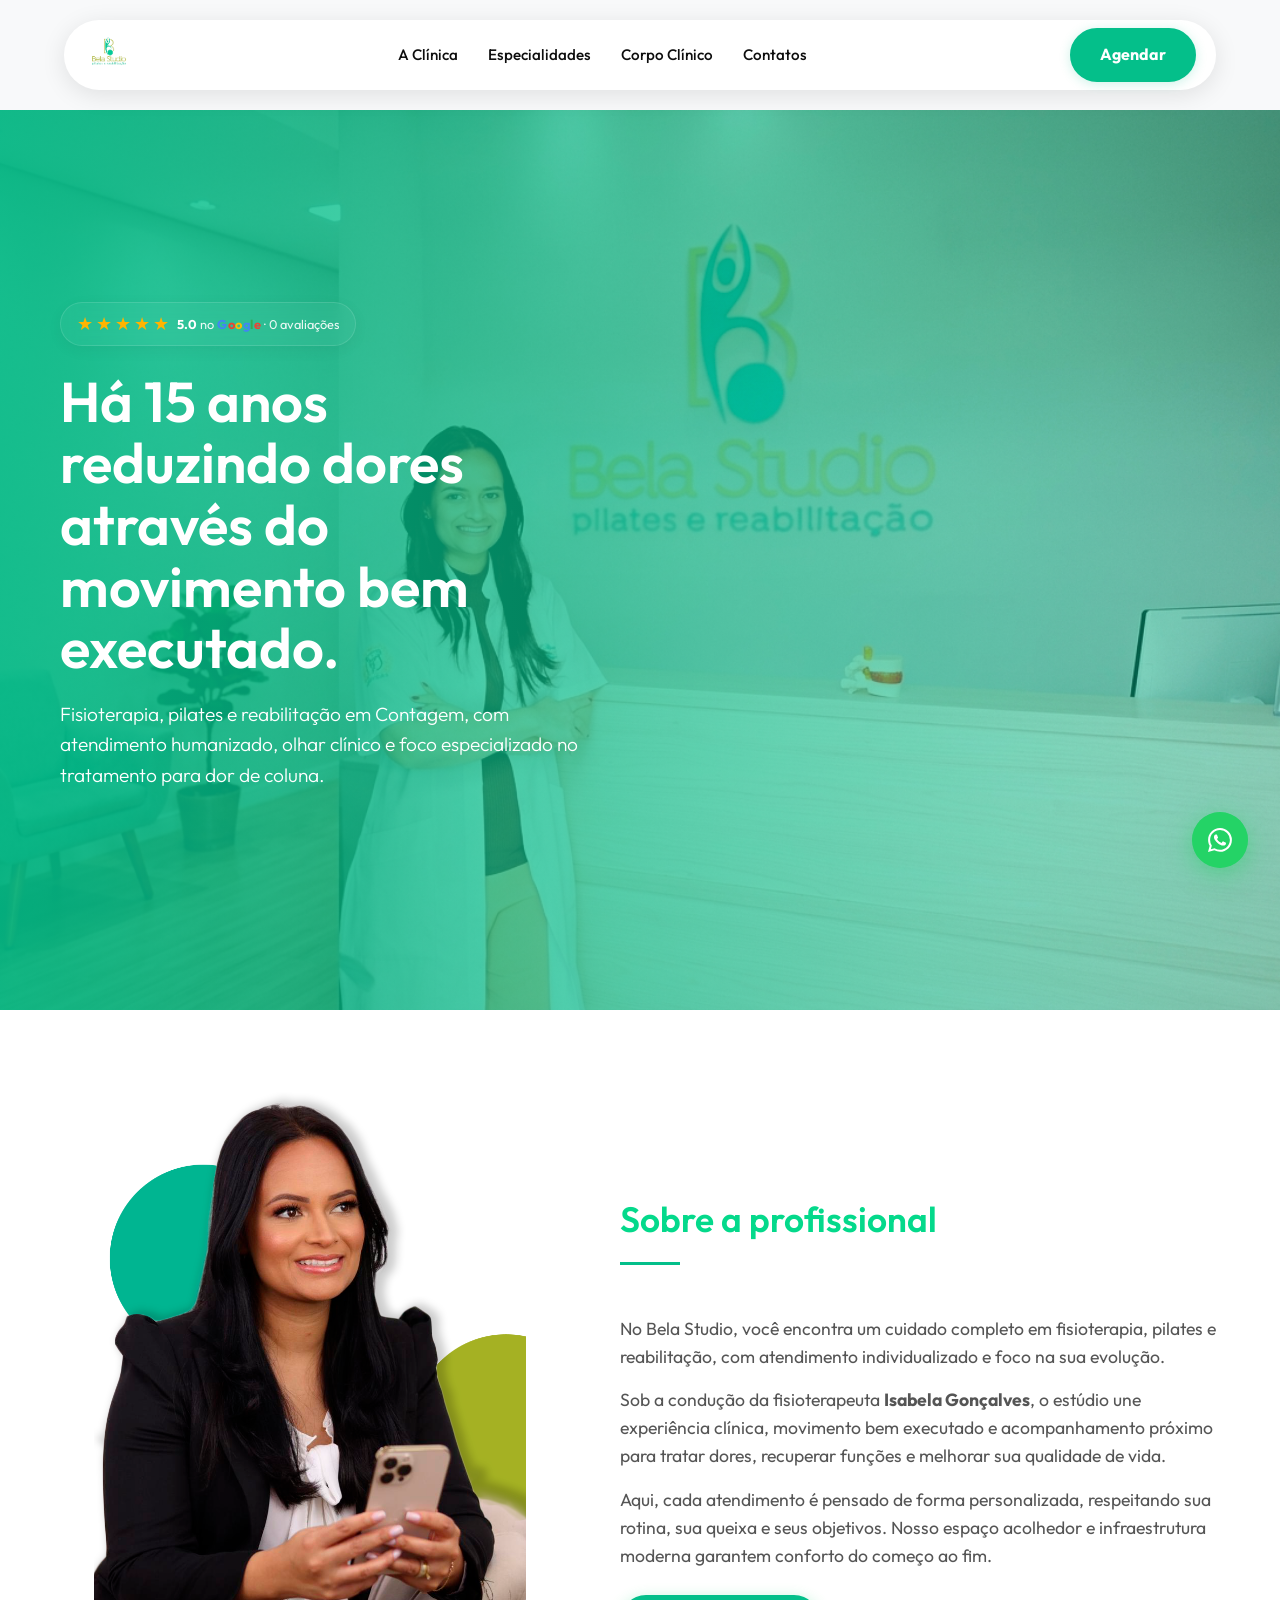
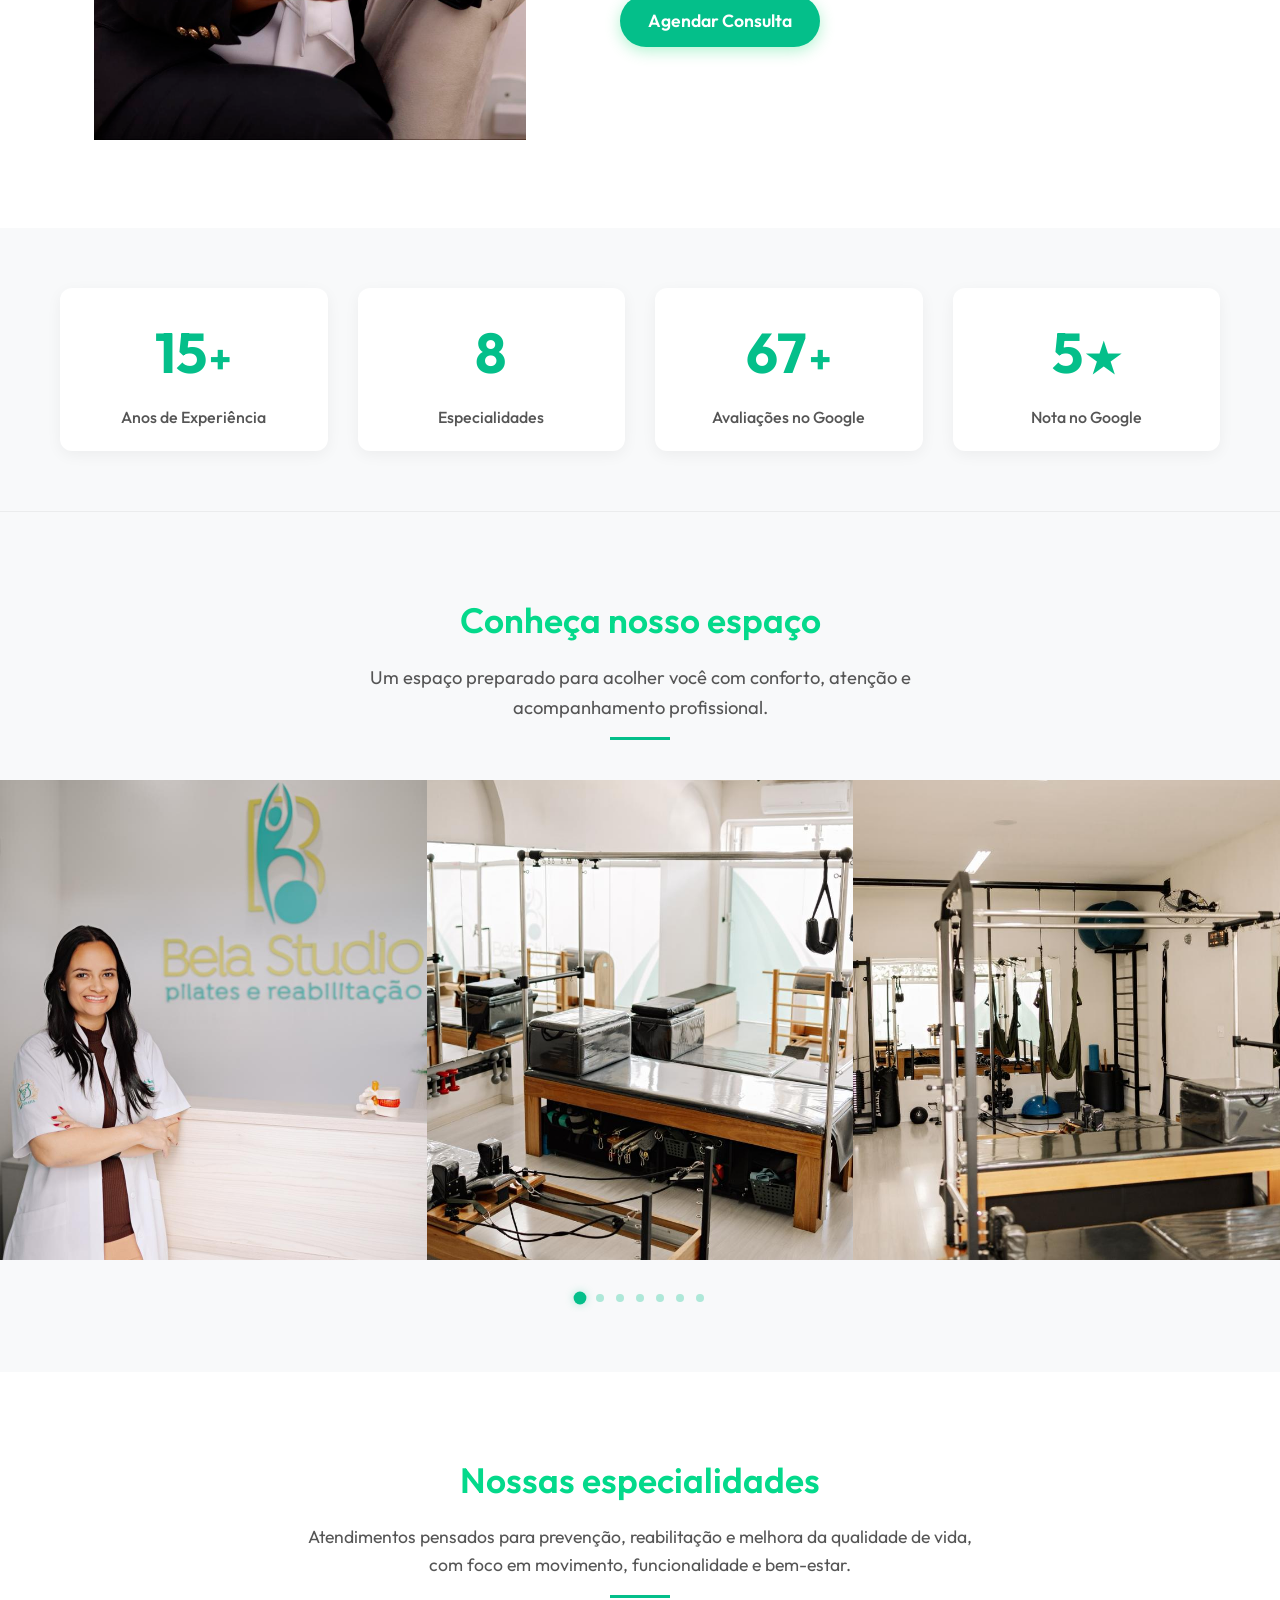
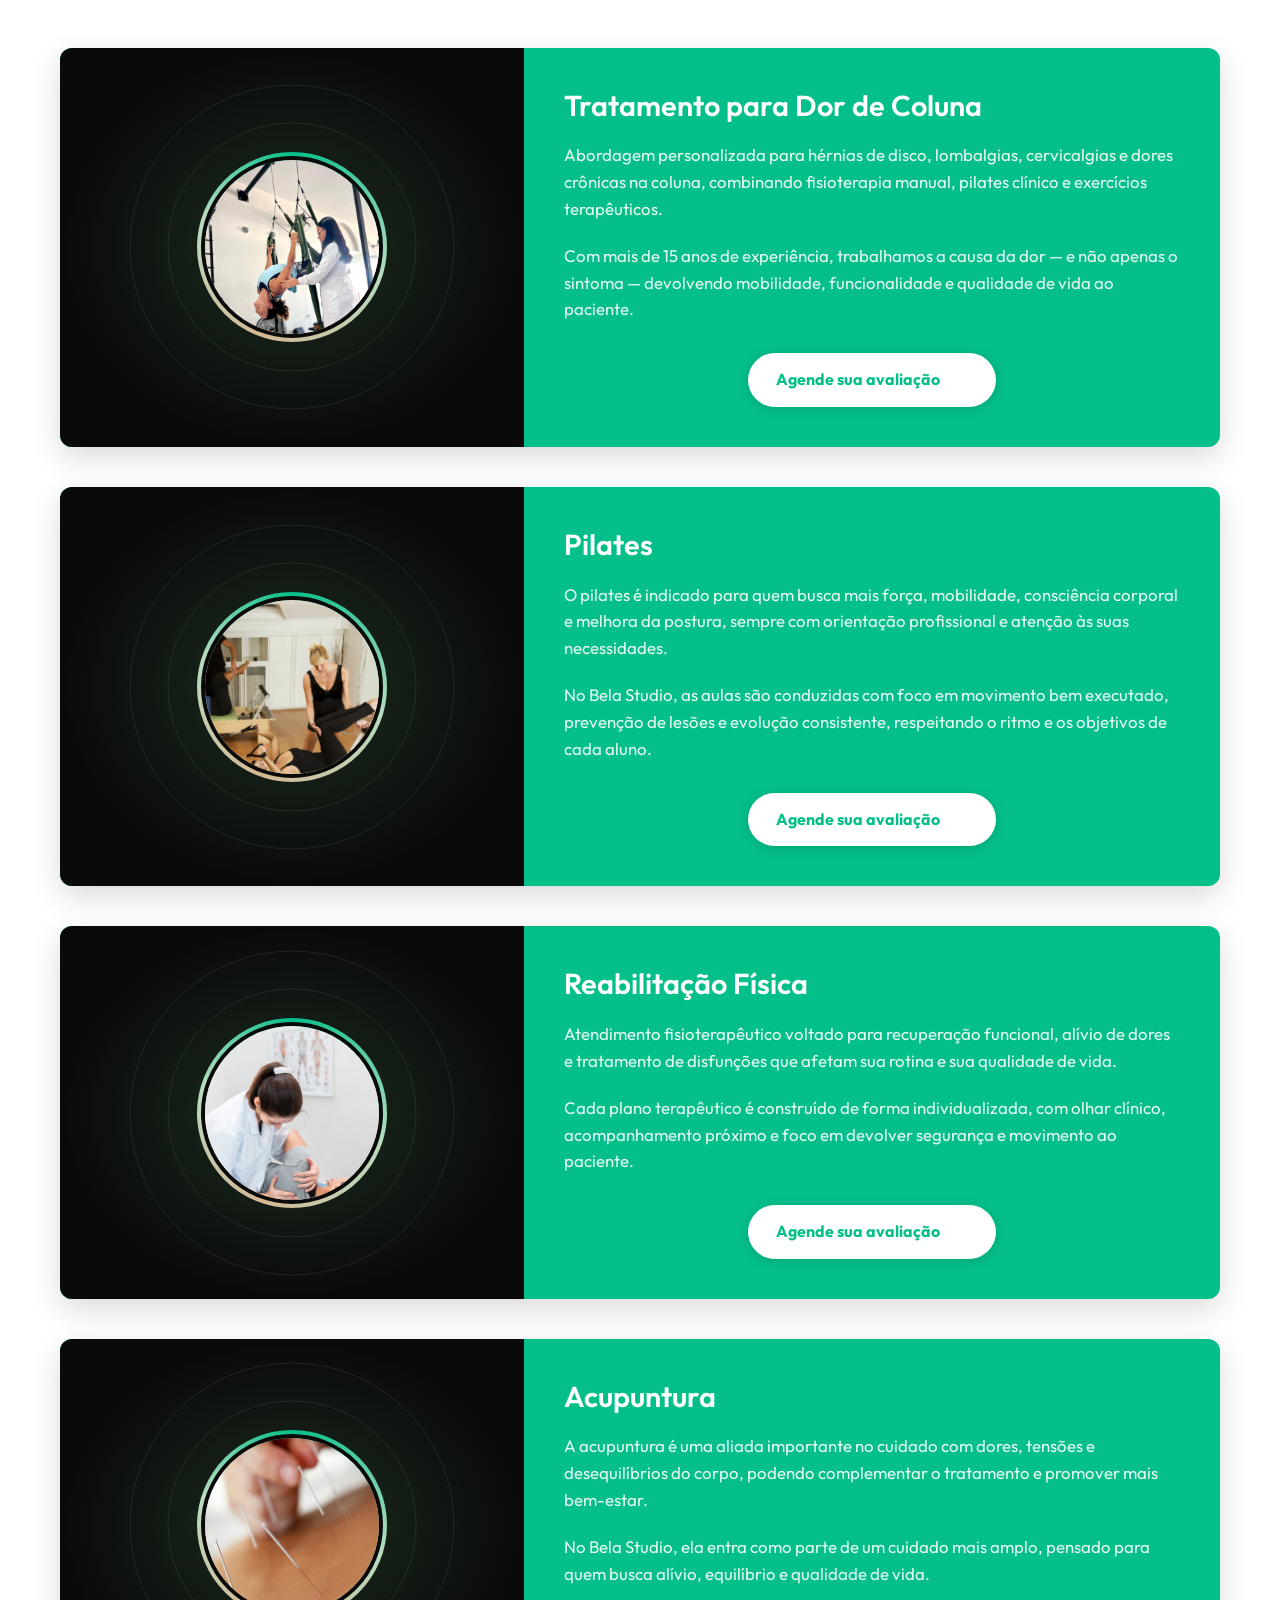
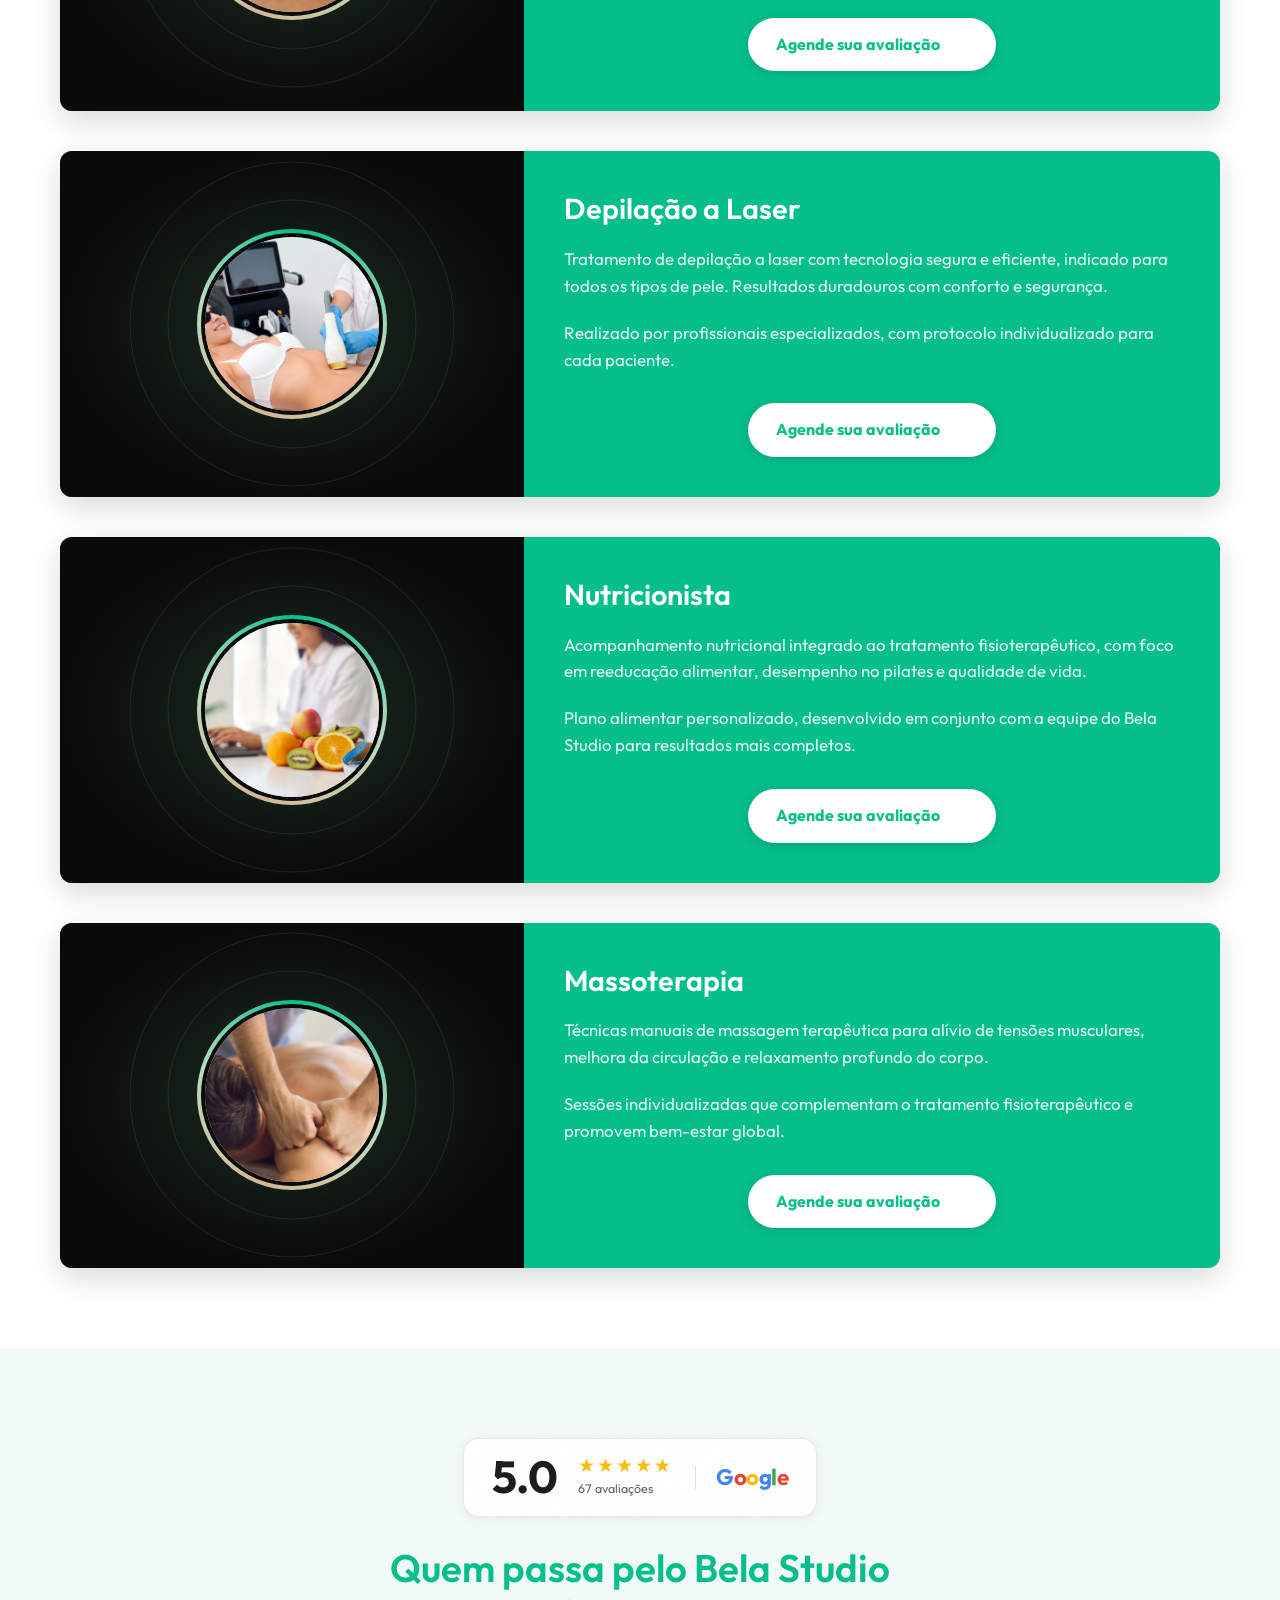
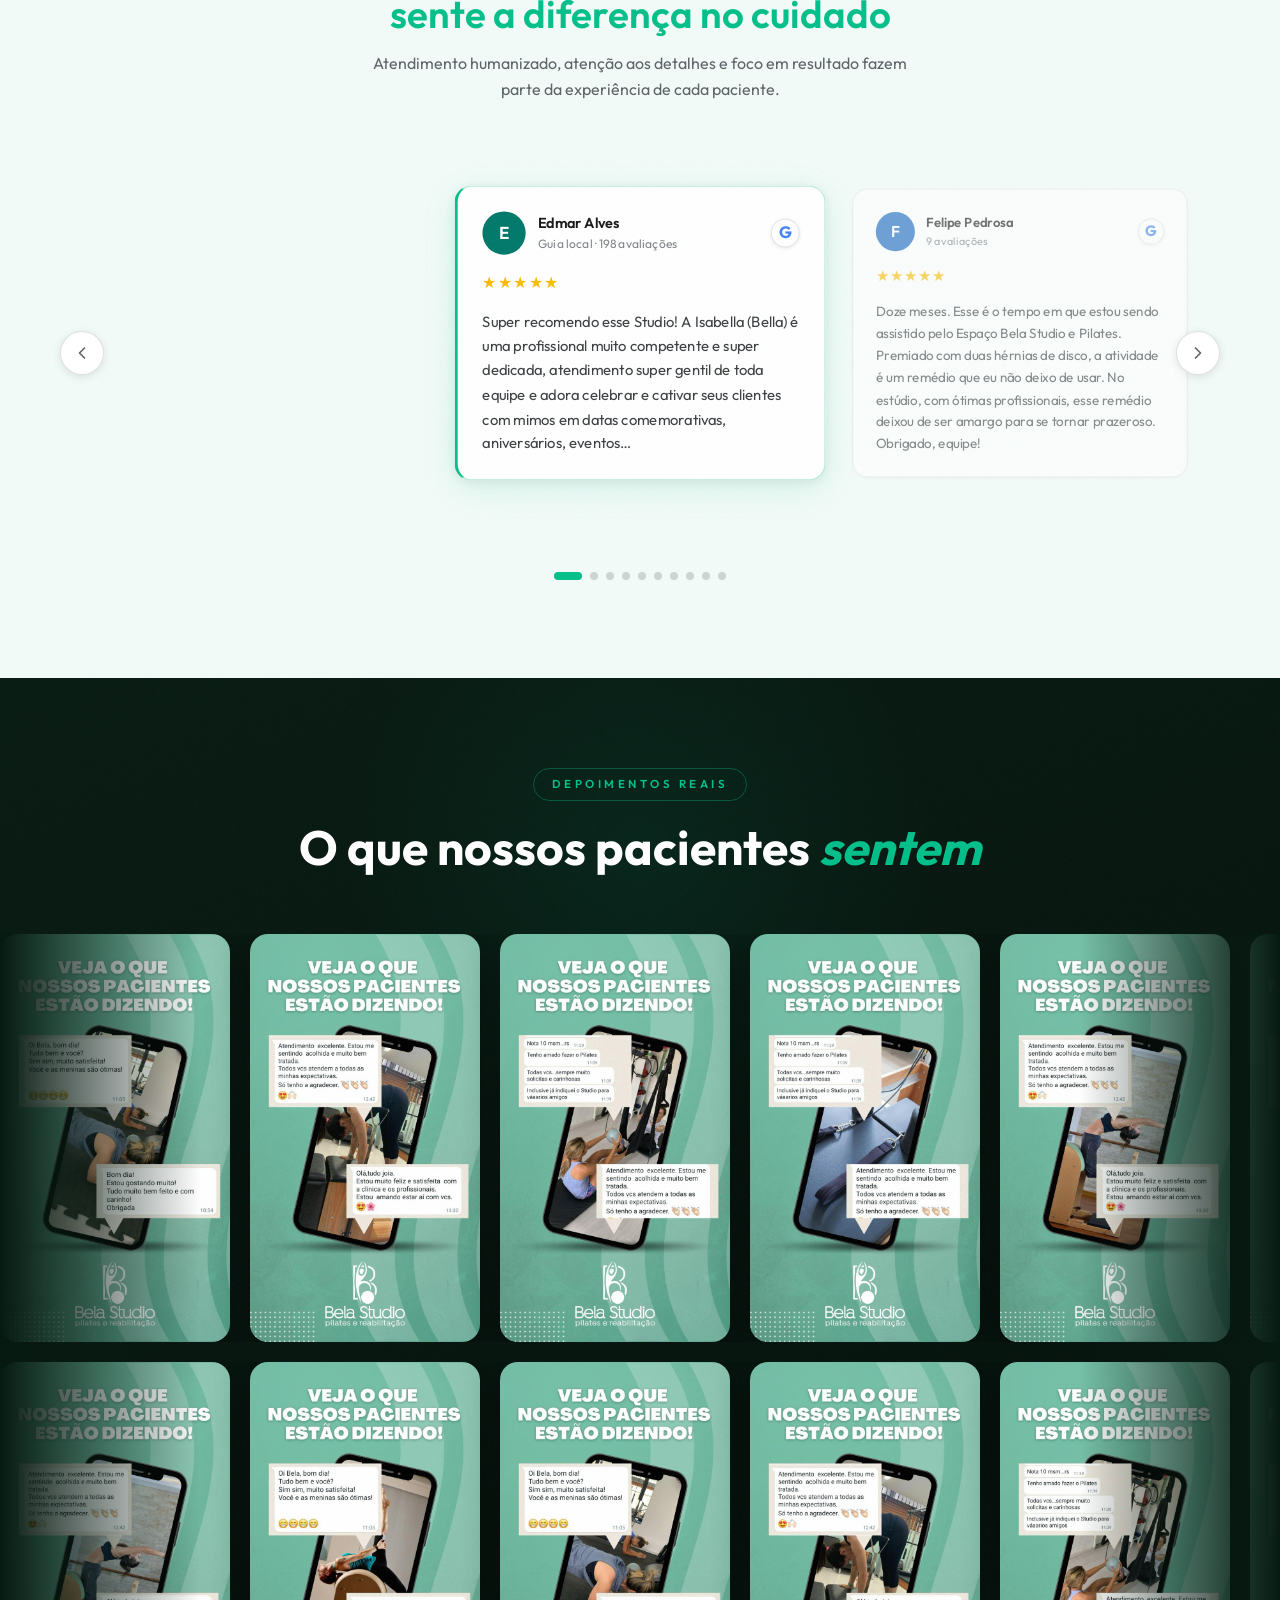
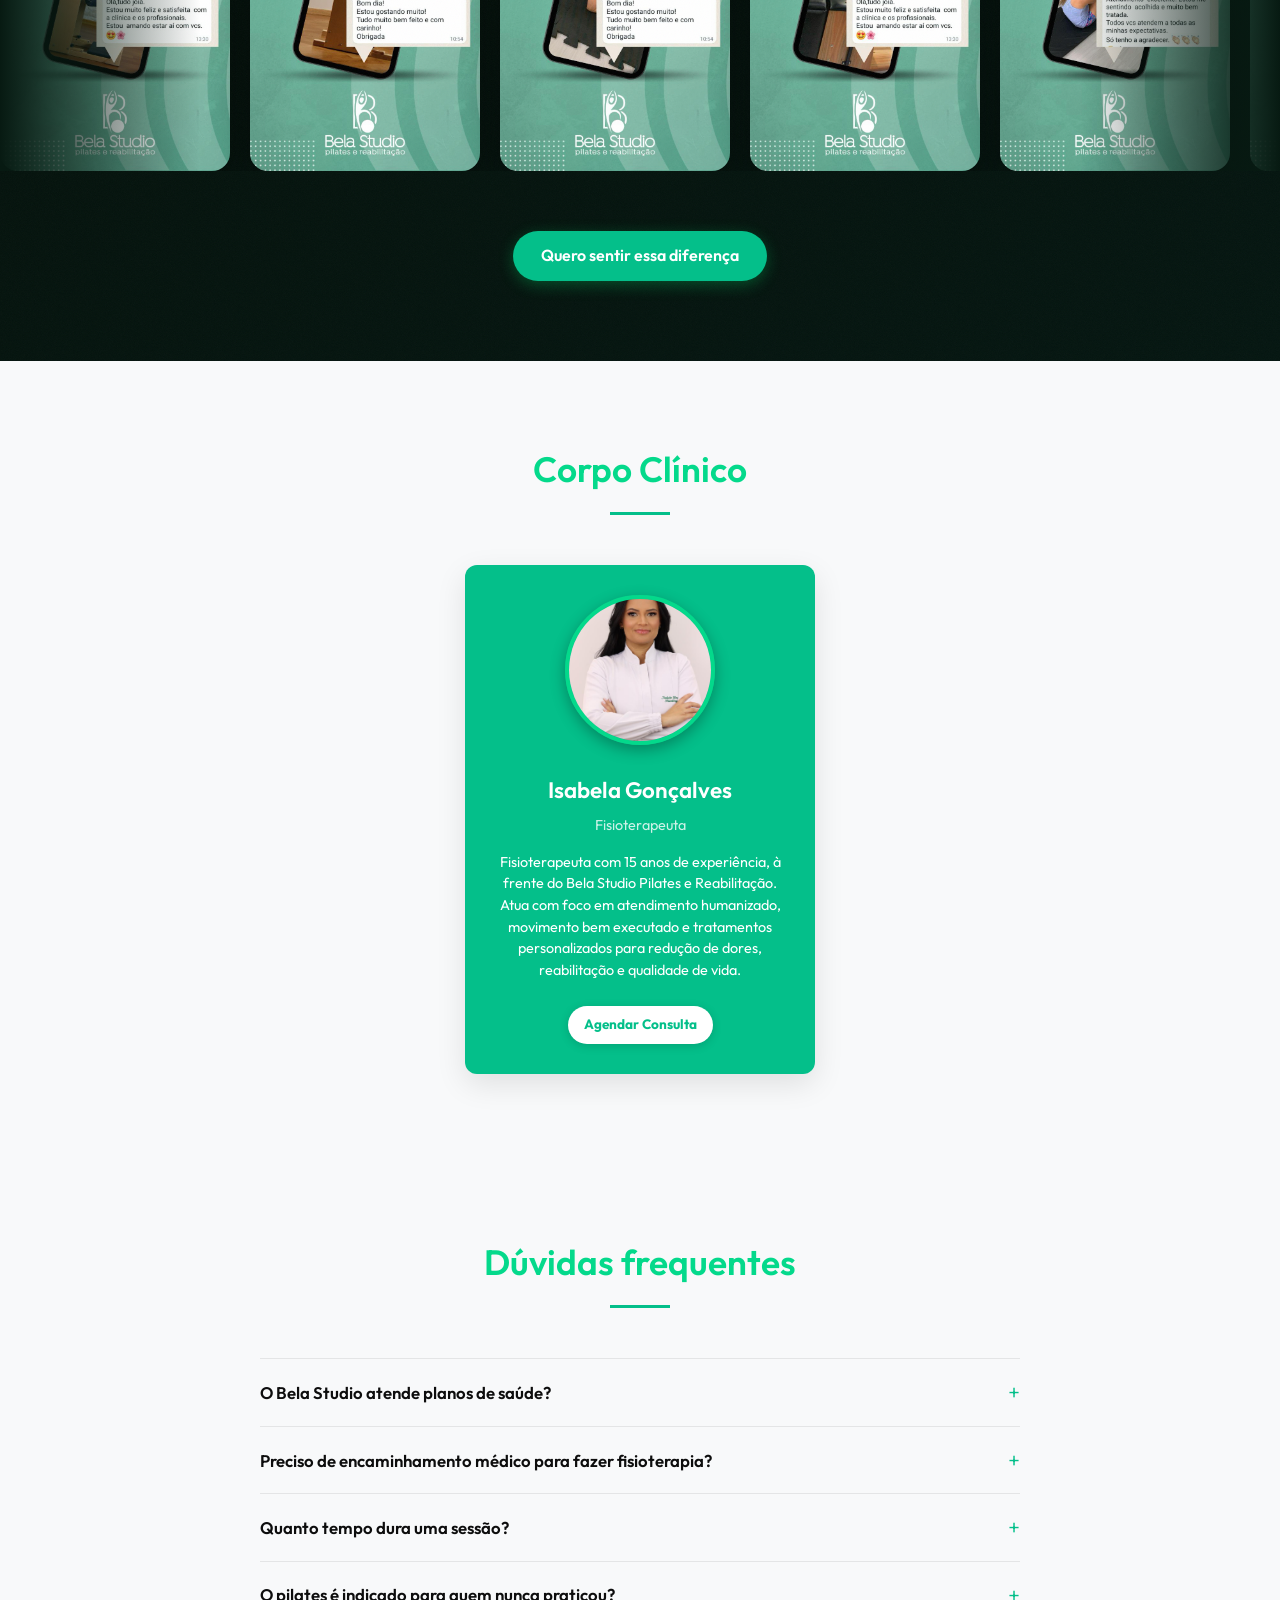
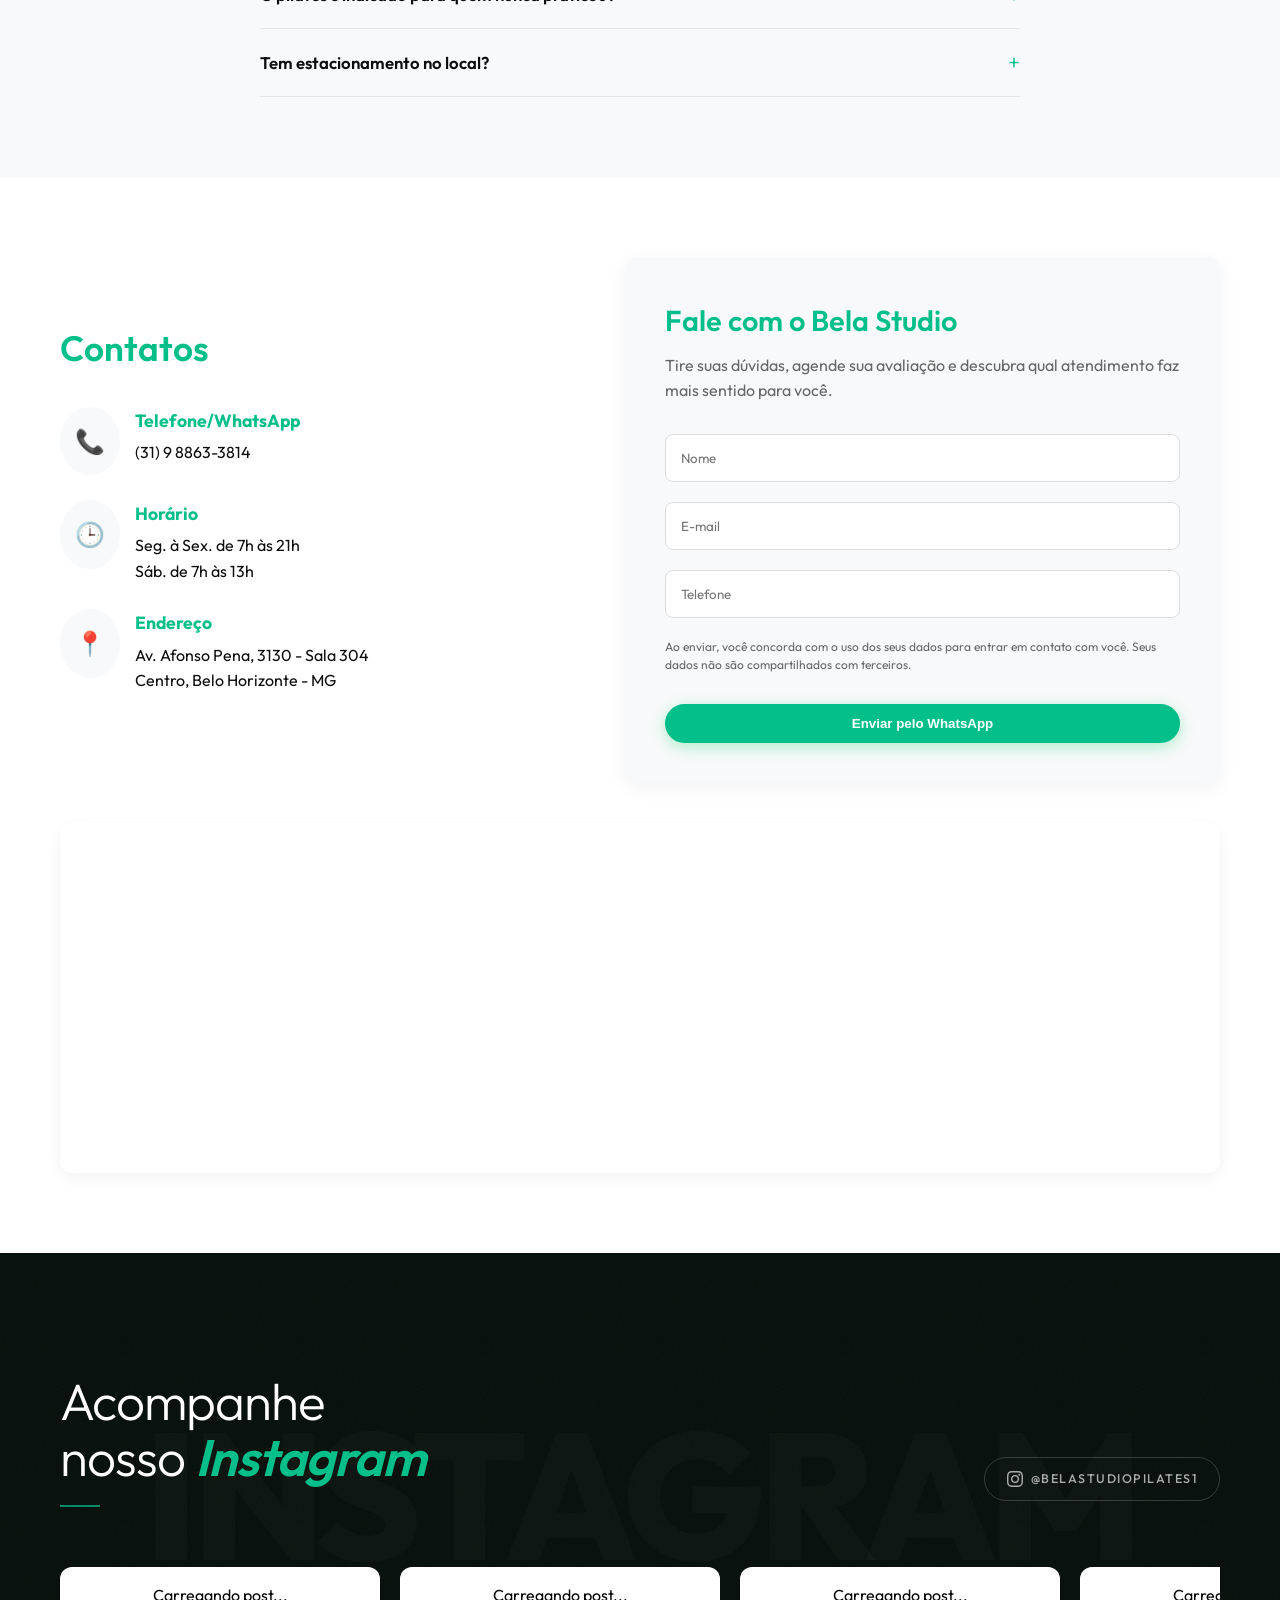
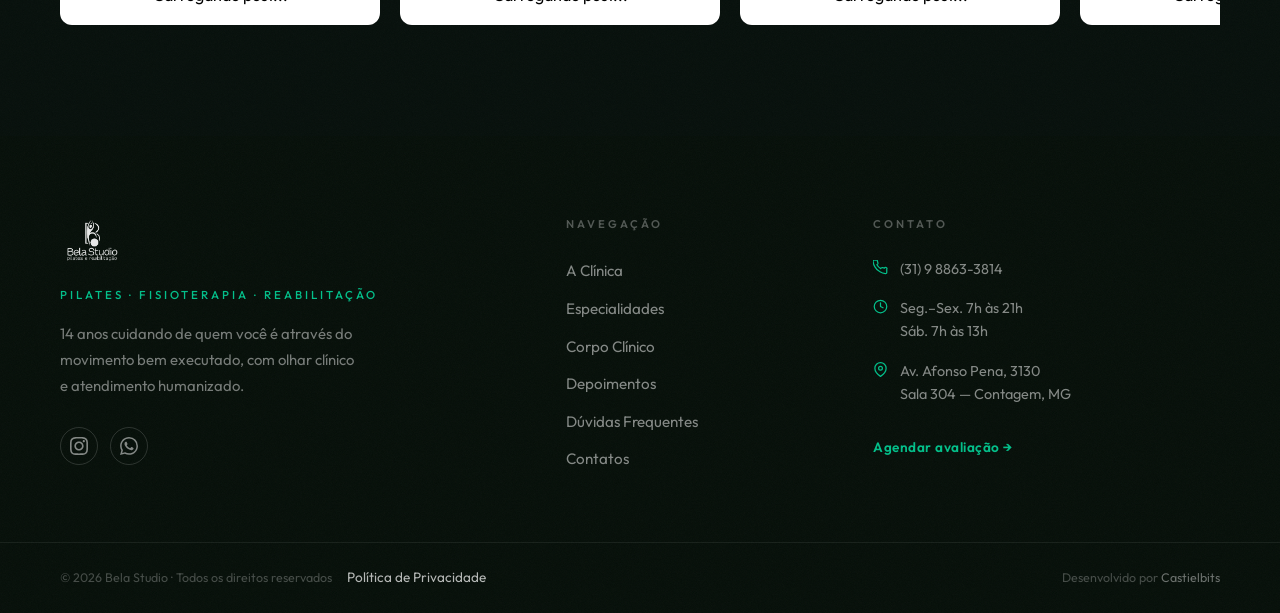
==== commit f4c4da3c: "feat: add dedicated spine treatment specialty card" ====
--- a/index.html
+++ b/index.html
@@ -227,6 +227,32 @@
                 </div>
 
                 <div class="services-list">
+                    <!-- Service Destaque: Dor de Coluna -->
+                    <div class="service-card-horizontal fade-in-up">
+                        <div class="service-img-horizontal">
+                            <div class="service-story-ring">
+                                <img src="images/fotocoluna.jpeg" alt="Tratamento para Dor de Coluna"
+                                    class="service-story-img" loading="lazy">
+                            </div>
+                        </div>
+                        <div class="service-info-horizontal">
+                            <h3 class="service-title-horizontal">Tratamento para Dor de Coluna</h3>
+                            <p class="service-desc-horizontal">Abordagem personalizada para hérnias de disco,
+                                lombalgias, cervicalgias e dores crônicas na coluna, combinando fisioterapia
+                                manual, pilates clínico e exercícios terapêuticos.</p>
+                            <p class="service-desc-horizontal">Com mais de 15 anos de experiência, trabalhamos
+                                a causa da dor — e não apenas o sintoma — devolvendo mobilidade, funcionalidade
+                                e qualidade de vida ao paciente.</p>
+                            <a href="https://wa.me/5531988633814" class="btn btn-primary btn-flex"
+                                target="_blank">Agende
+                                sua avaliação <svg class="wa-icon-svg" xmlns="http://www.w3.org/2000/svg"
+                                    viewBox="0 0 24 24" fill="#ffffff">
+                                    <path
+                                        d="M.057 24l1.687-6.163c-1.041-1.804-1.588-3.849-1.587-5.946.003-6.556 5.338-11.891 11.893-11.891 3.181.001 6.167 1.24 8.413 3.488 2.245 2.248 3.481 5.236 3.48 8.414-.003 6.557-5.338 11.892-11.893 11.892-1.99-.001-3.951-.5-5.688-1.448L.057 24zm6.597-3.807c1.676.995 3.276 1.591 5.392 1.592 5.448 0 9.886-4.434 9.889-9.885.002-5.462-4.415-9.89-9.881-9.892-5.452 0-9.887 4.434-9.889 9.884-.001 2.225.651 3.891 1.746 5.634l-.999 3.648 3.742-.981zm11.387-5.464c-.074-.124-.272-.198-.57-.347-.297-.149-1.758-.868-2.031-.967-.272-.099-.47-.149-.669.149-.198.297-.768.967-.941 1.165-.173.198-.345.223-.643.074-.297-.149-1.255-.462-2.39-1.475-.883-.788-1.48-1.761-1.653-2.059-.173-.297-.018-.458.13-.606.134-.133.297-.347.446-.521.151-.172.2-.296.3-.495.099-.198.05-.372-.025-.521-.075-.148-.669-1.611-.916-2.206-.242-.579-.487-.501-.669-.51l-.57-.01c-.198 0-.52.074-.792.372s-1.04 1.016-1.04 2.479 1.065 2.876 1.213 3.074c.149.198 2.095 3.2 5.076 4.487.709.306 1.263.489 1.694.626.712.226 1.36.194 1.872.118.571-.085 1.758-.719 2.006-1.413.248-.695.248-1.29.173-1.414z" />
+                                </svg></a>
+                        </div>
+                    </div>
+
                     <!-- Service 1 -->
                     <div class="service-card-horizontal fade-in-up">
                         <div class="service-img-horizontal">
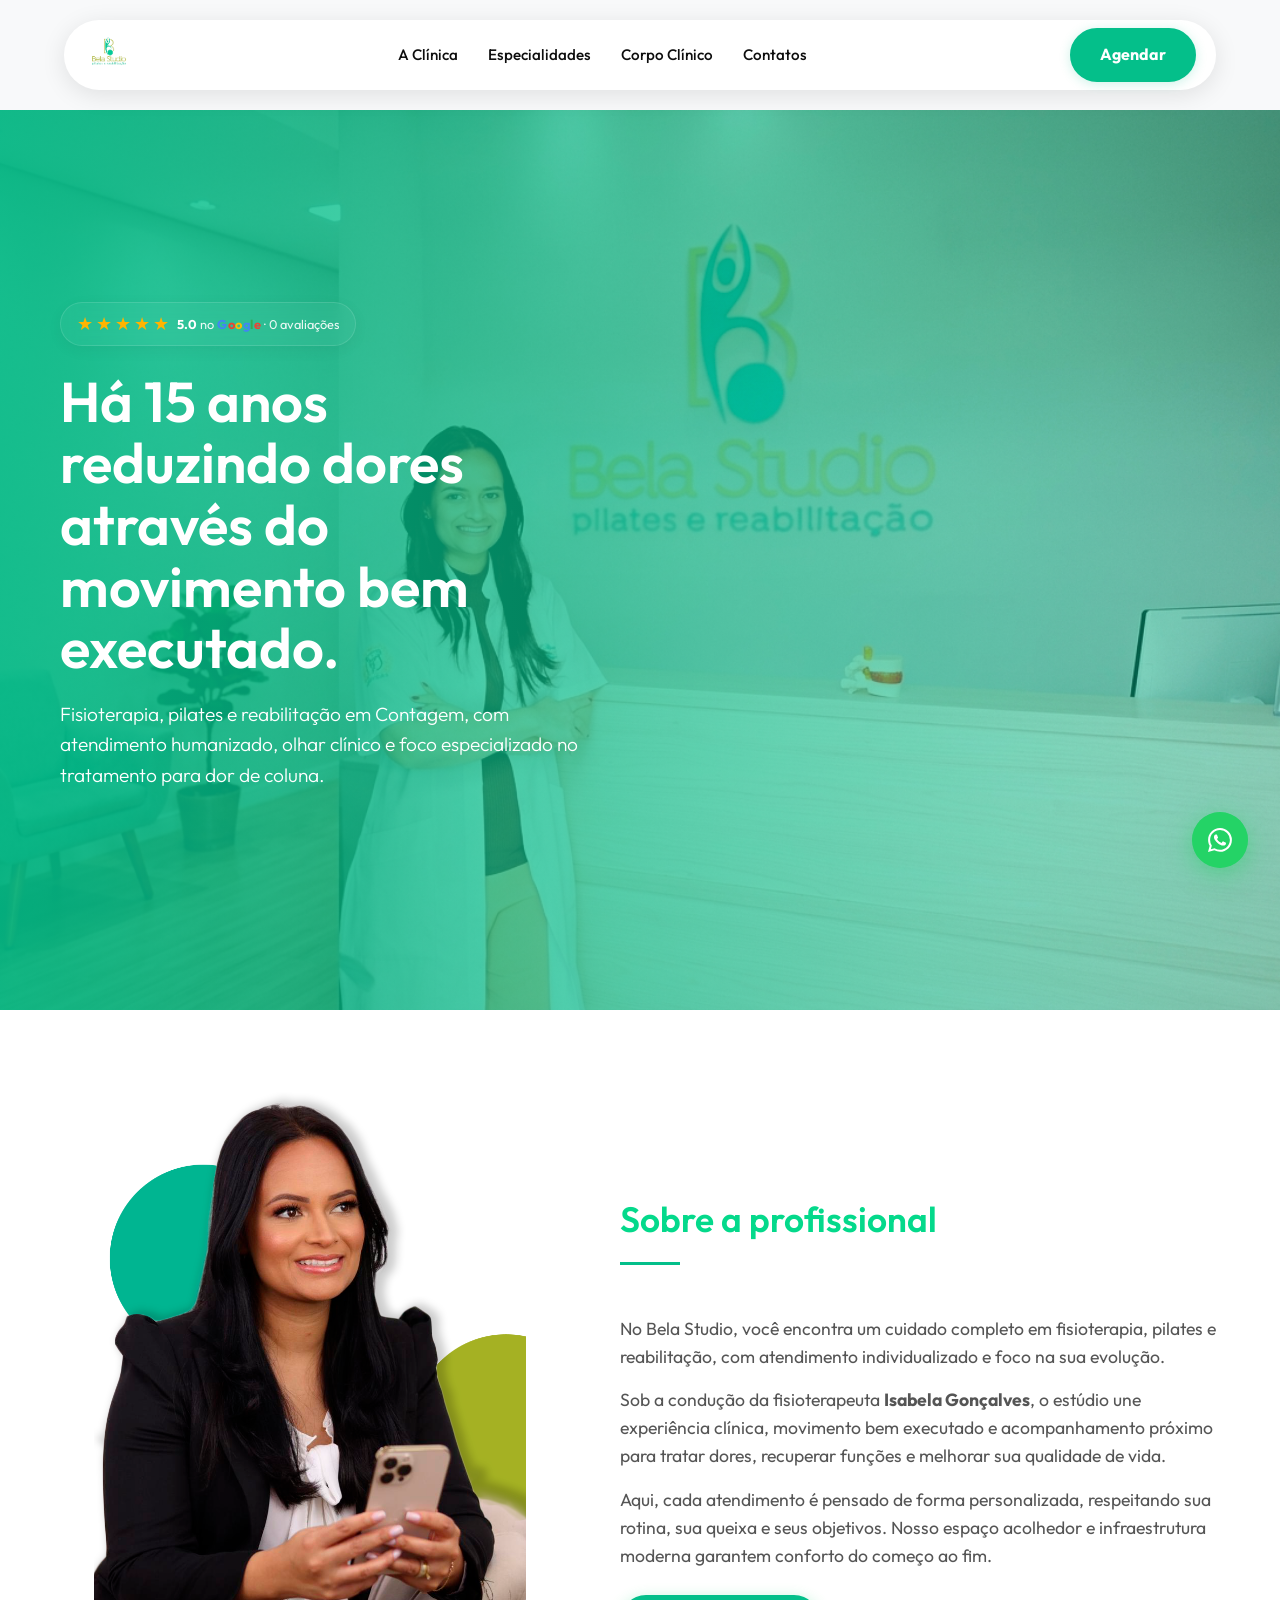
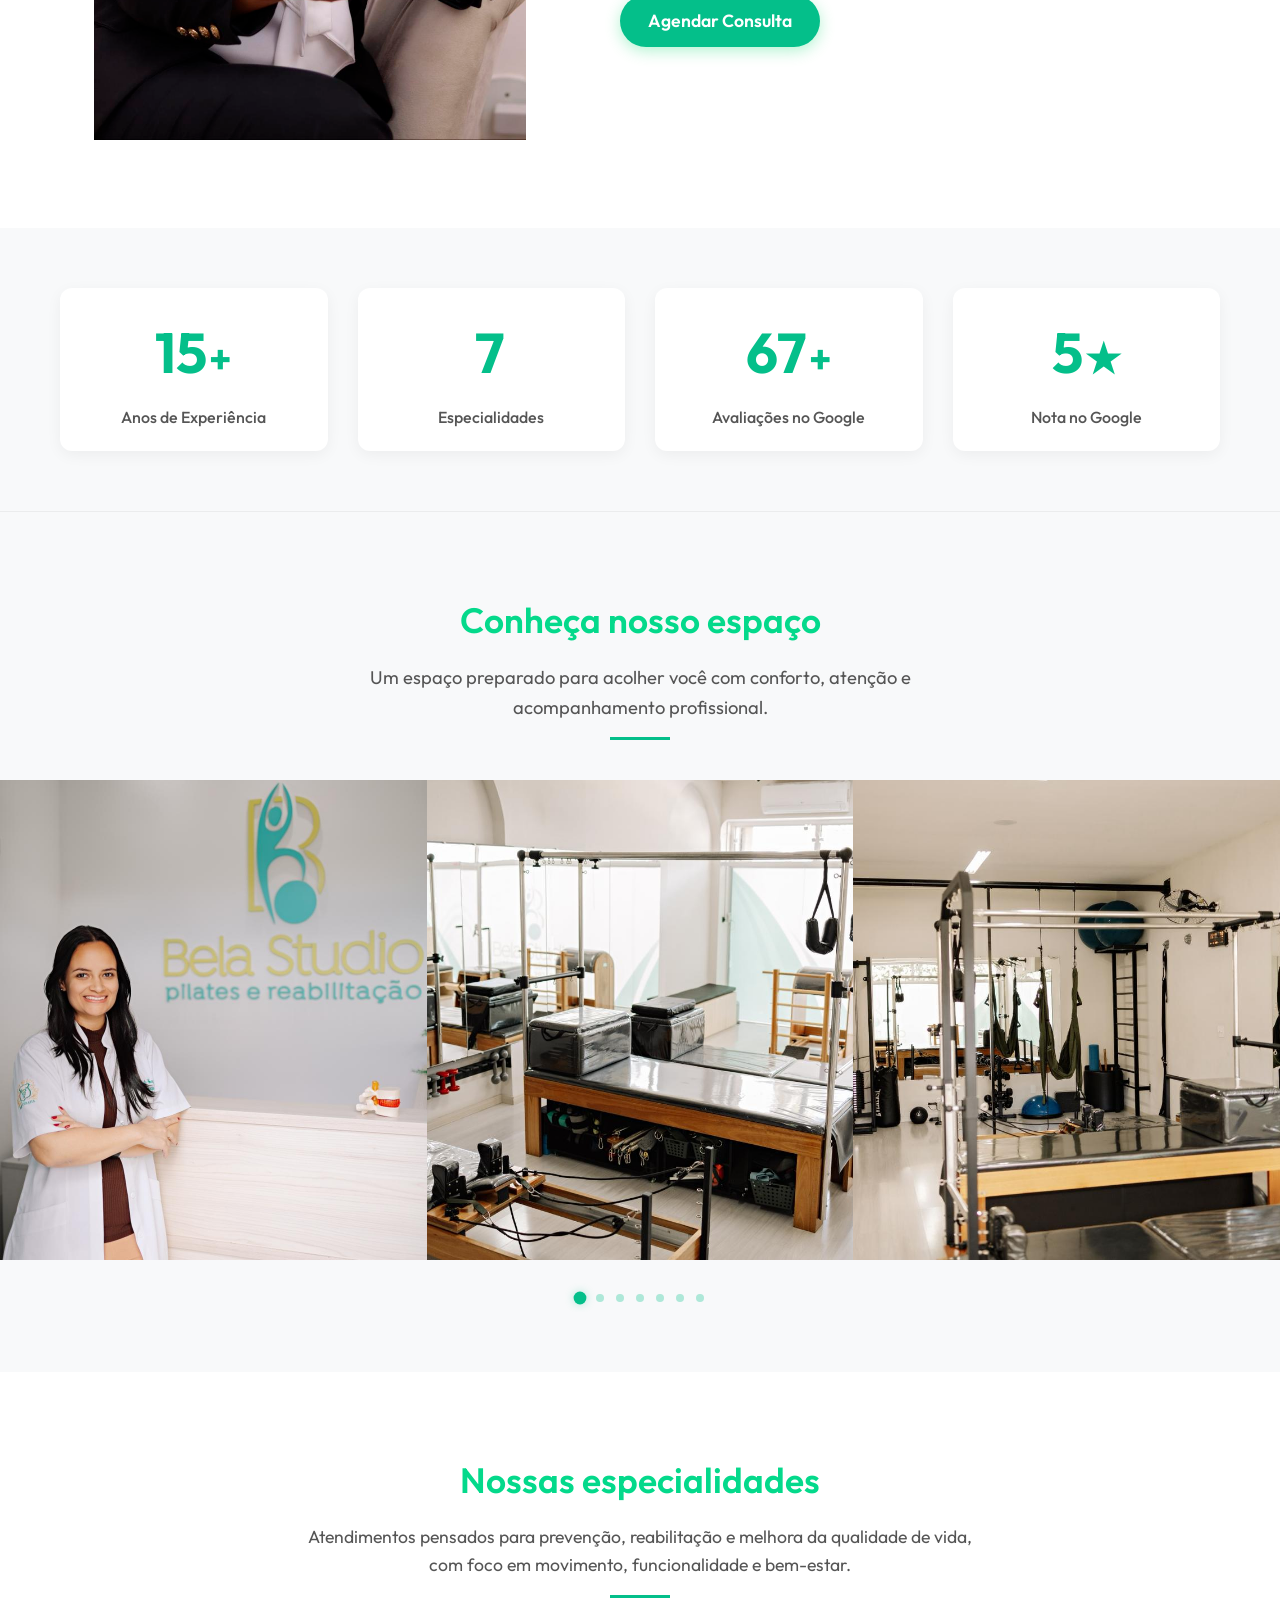
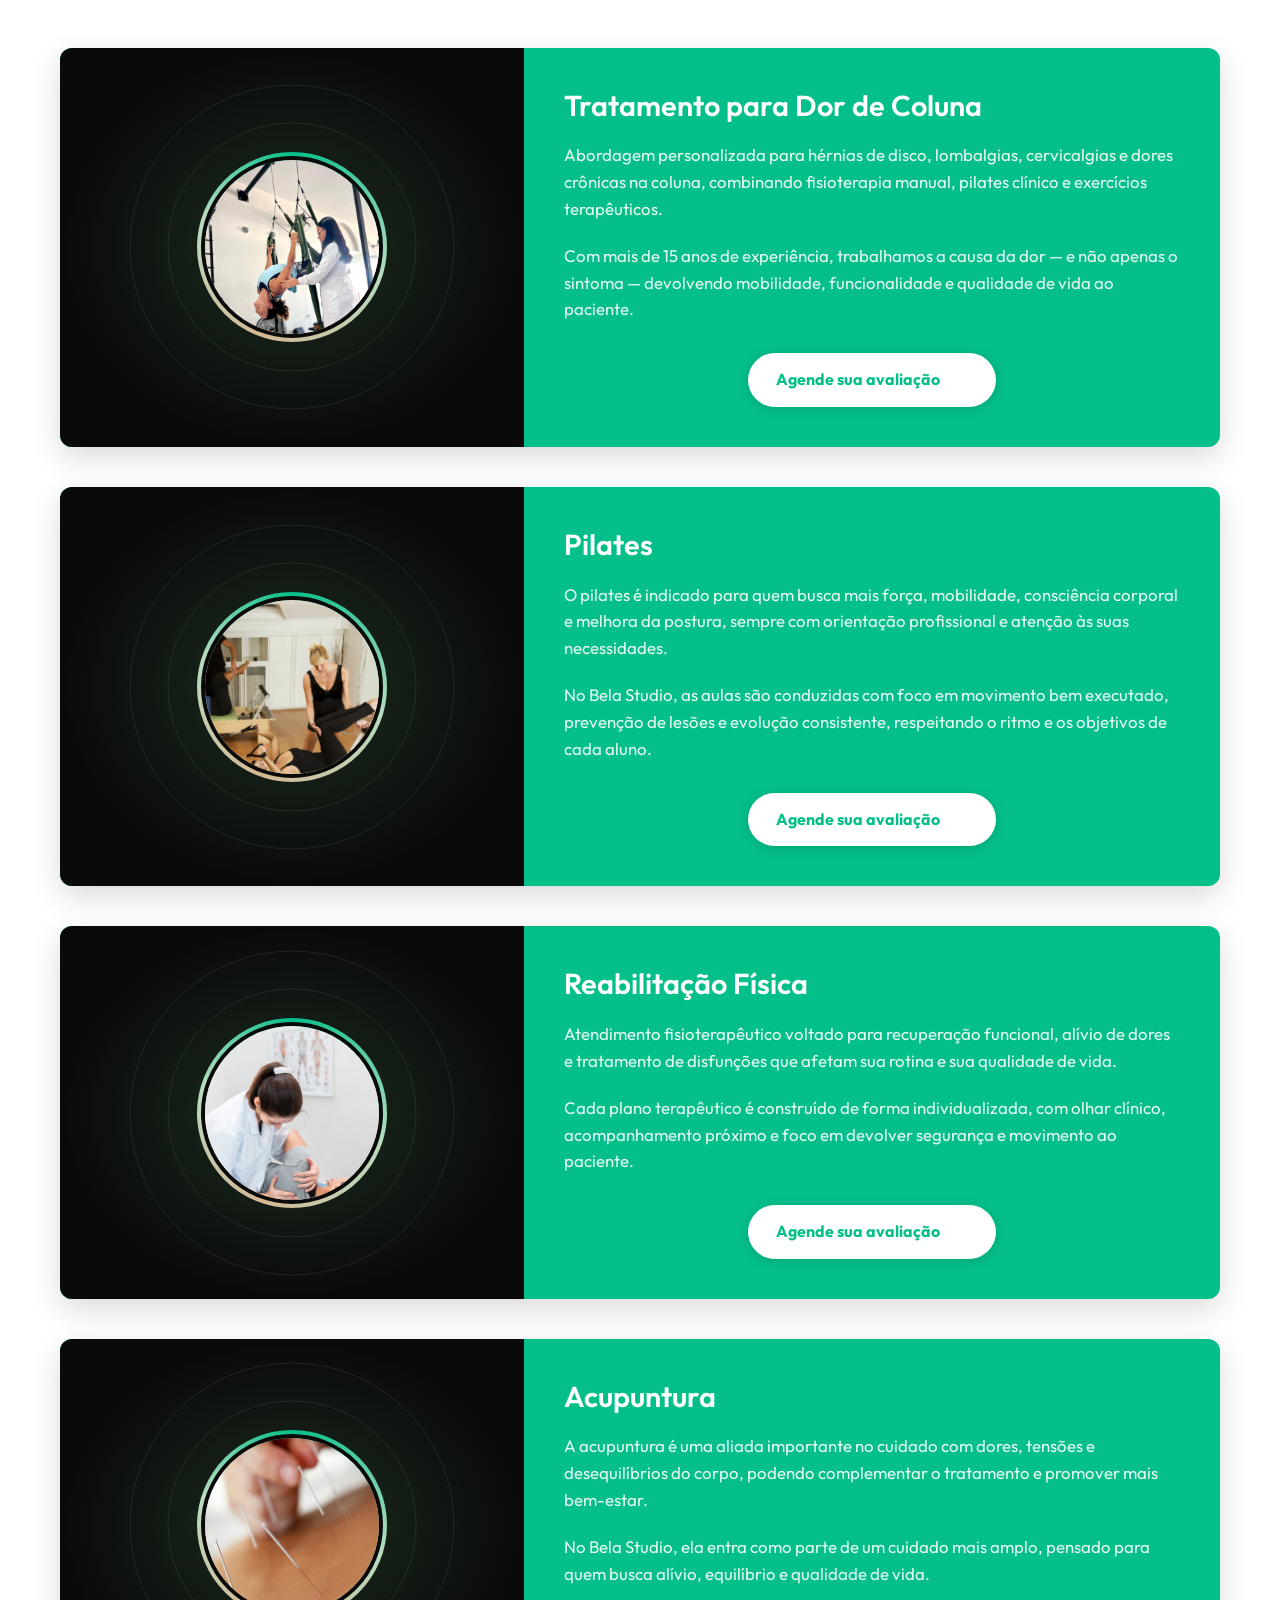
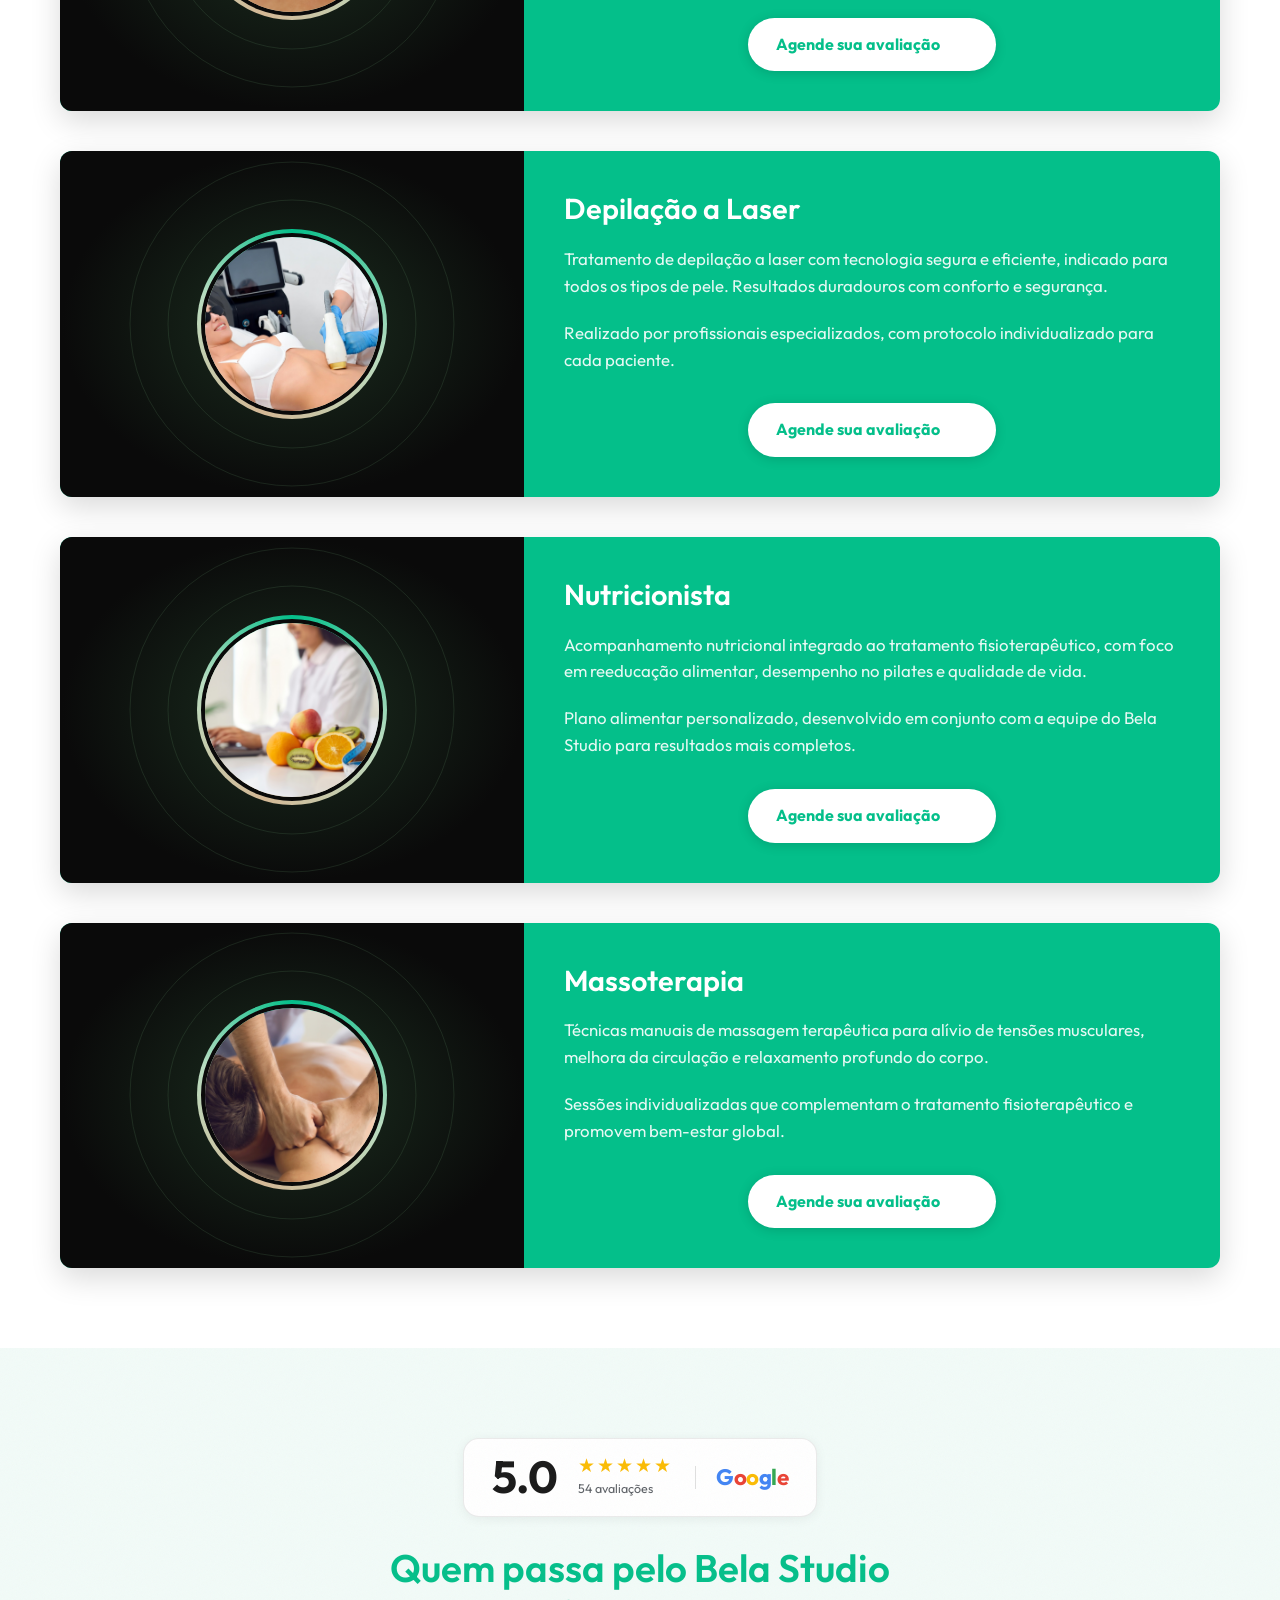
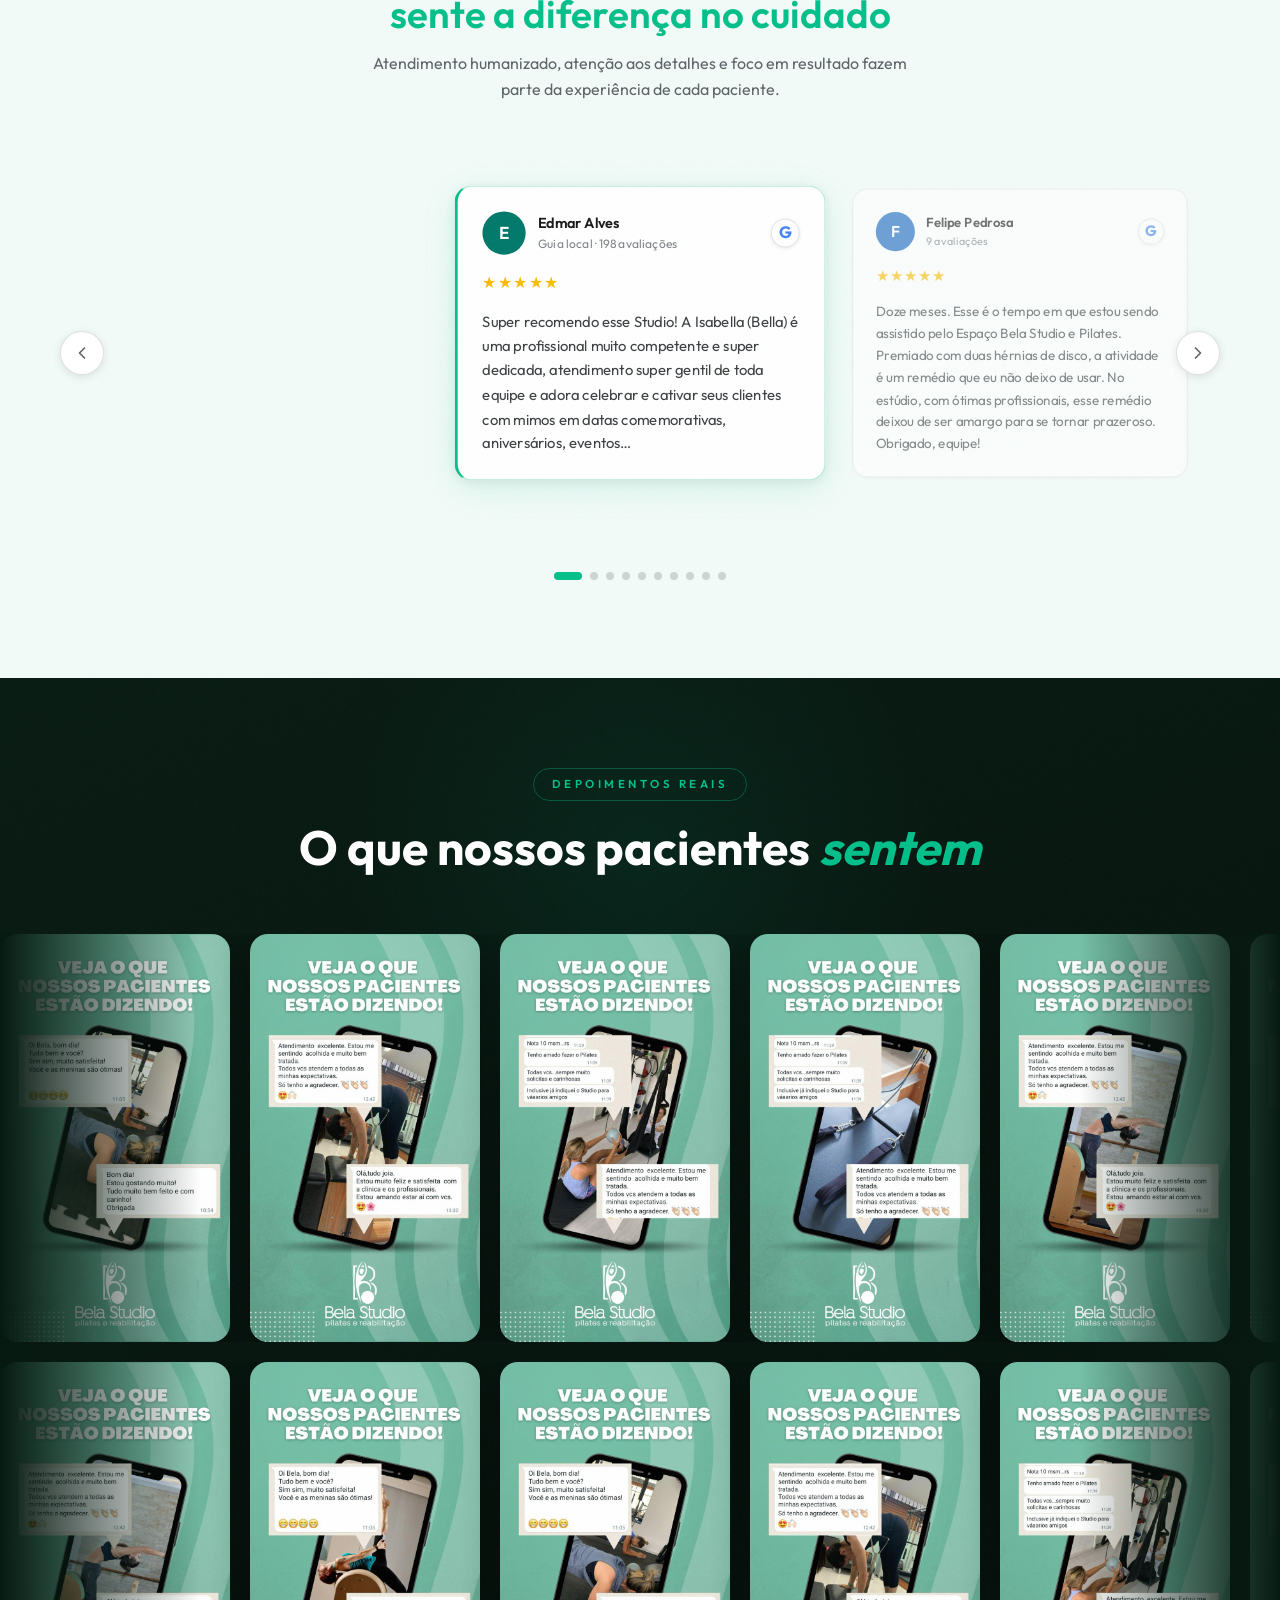
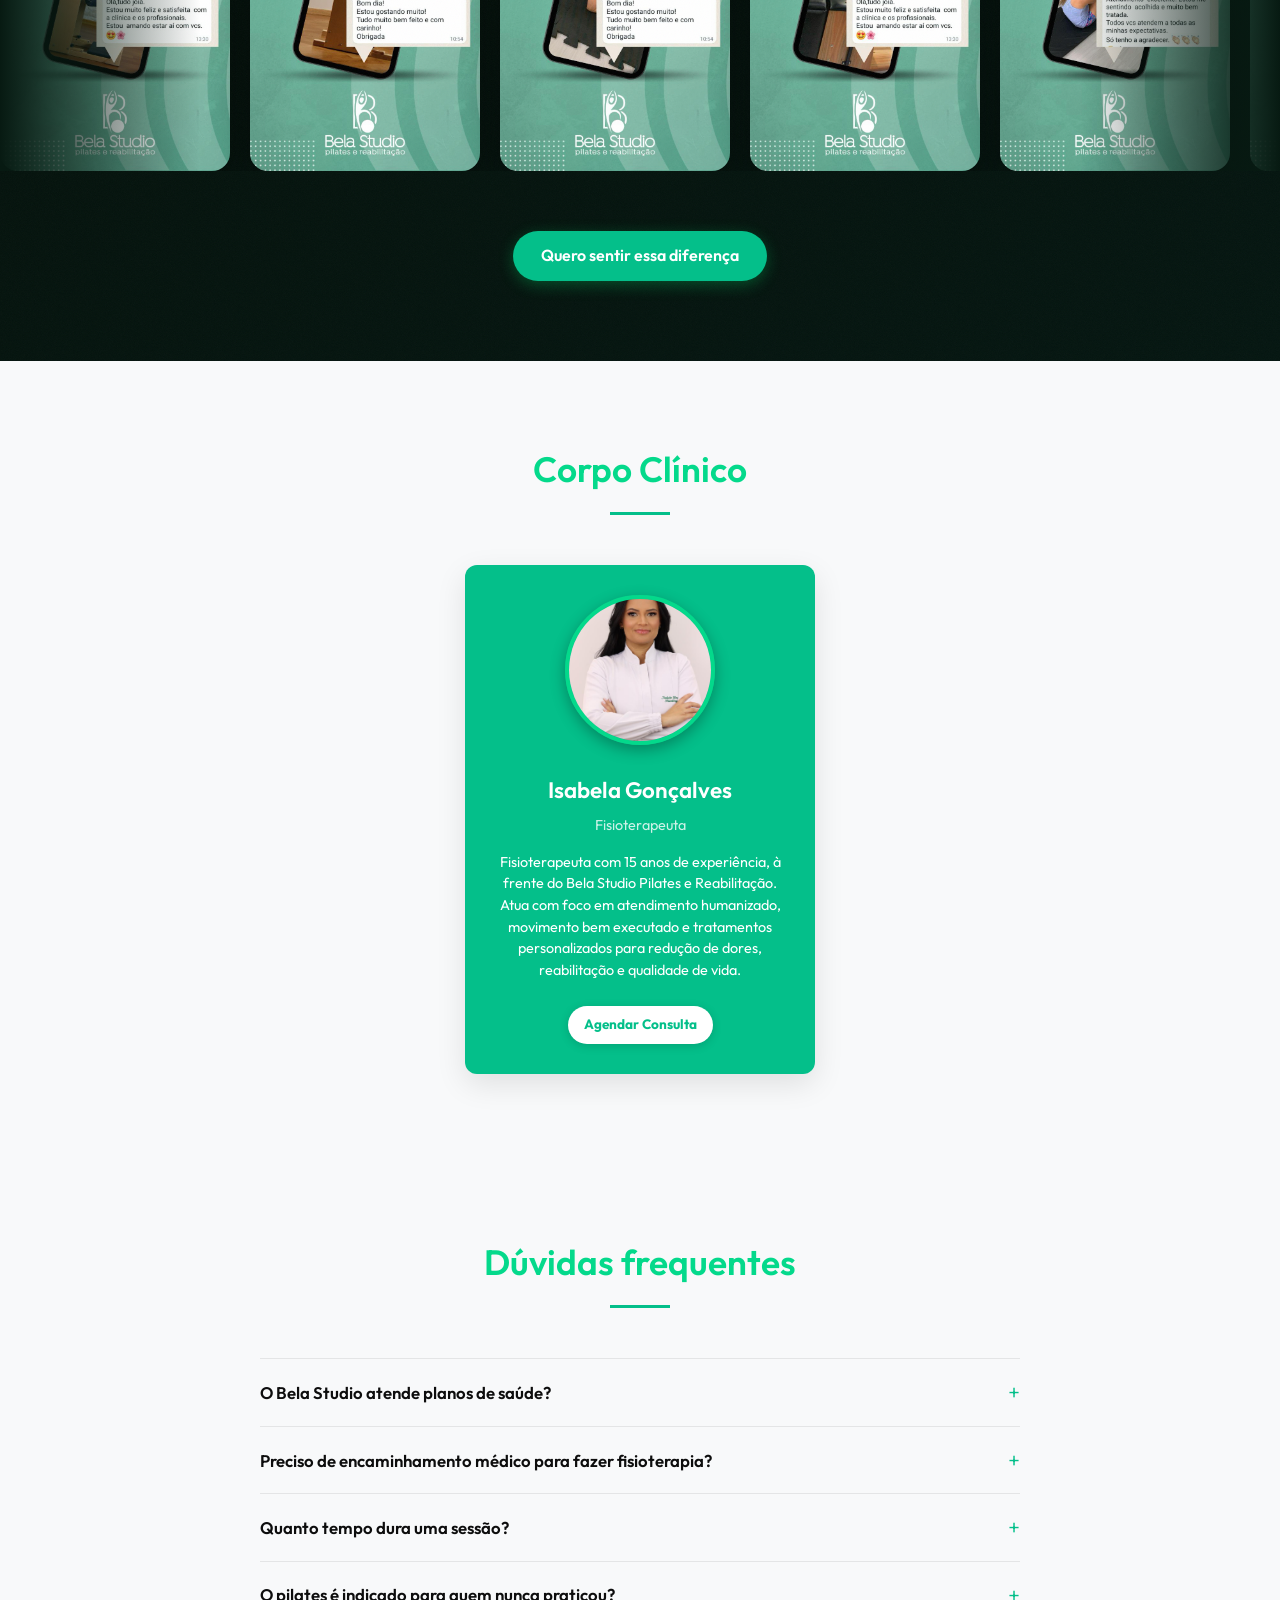
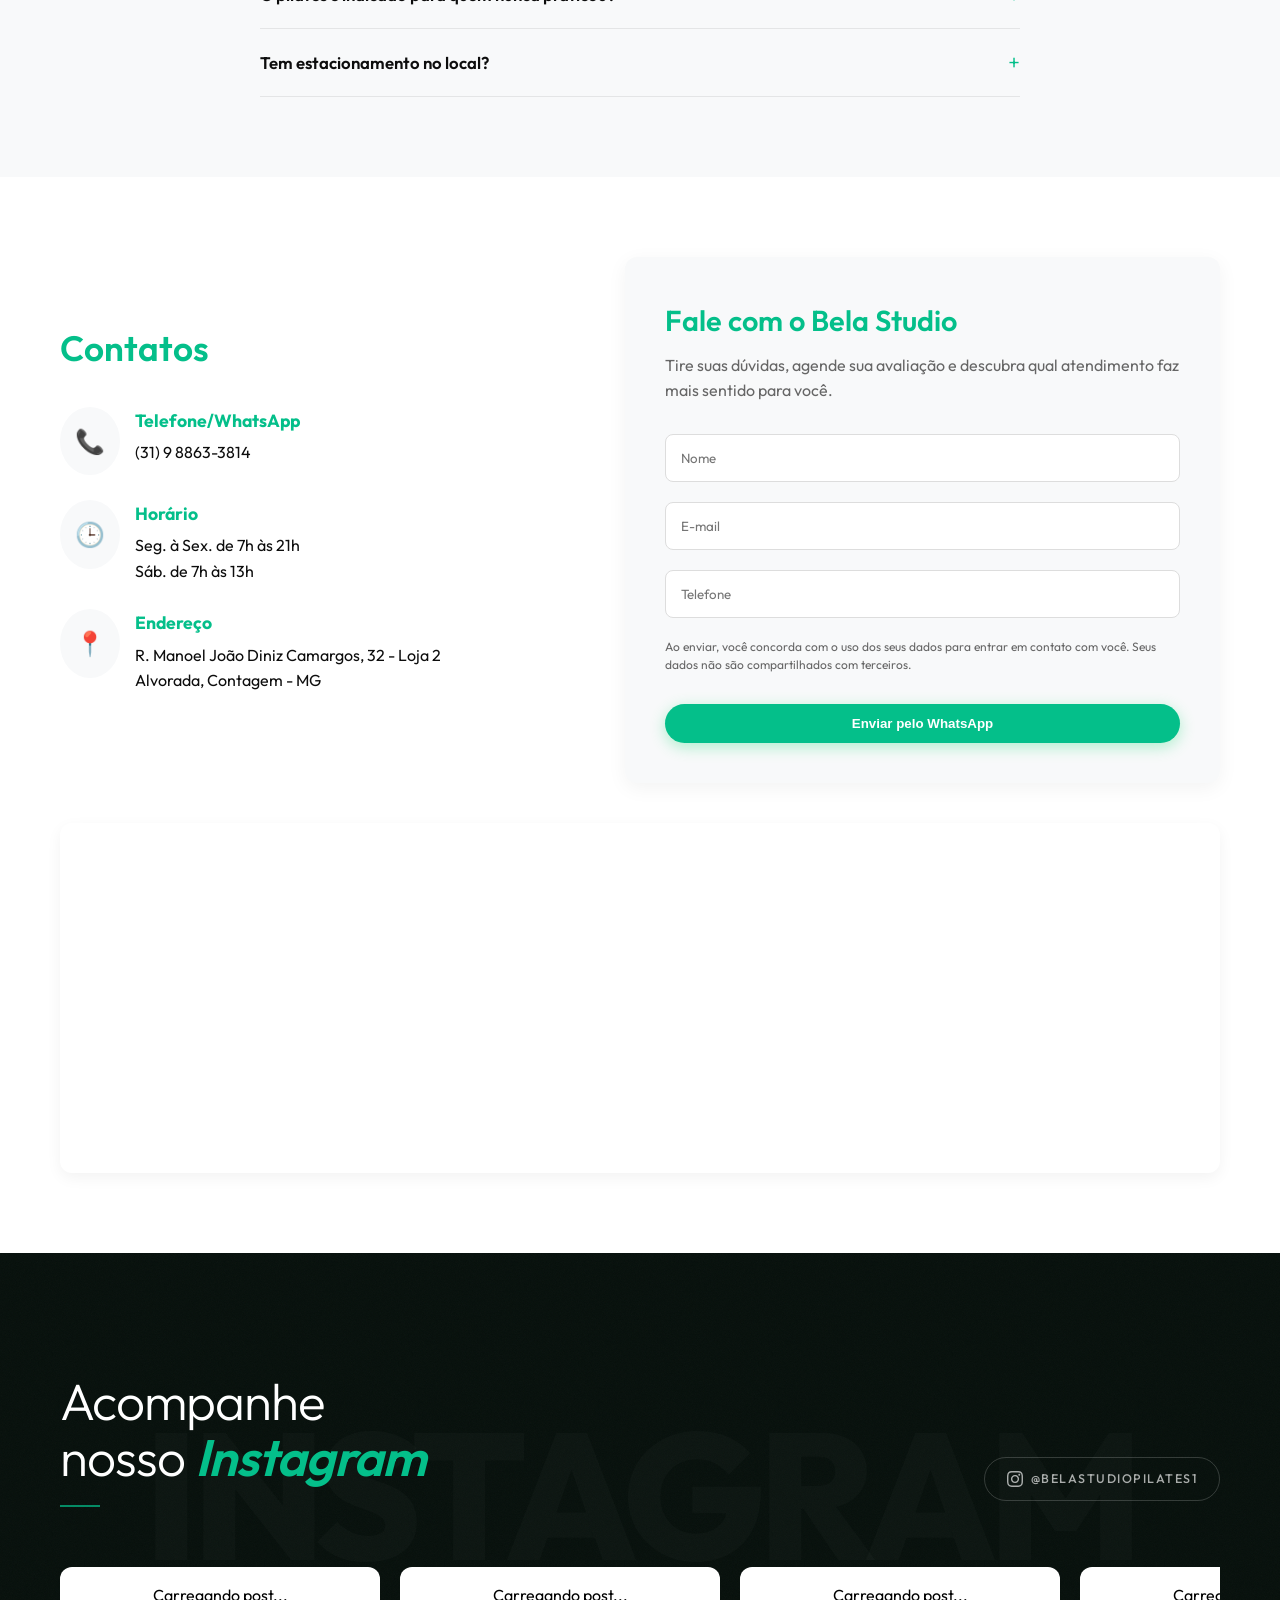
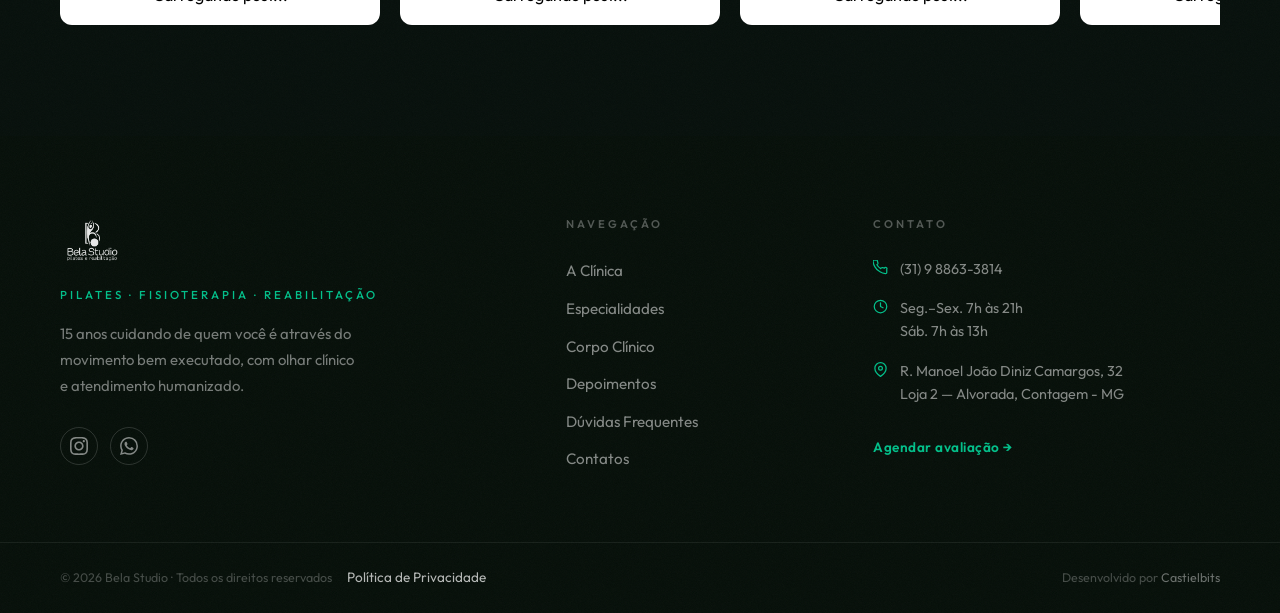
==== commit b7b9c3d9: "fix: correct address to Contagem, fix specialties counter 8->7, fix footer 14->15 anos" ====
--- a/index.html
+++ b/index.html
@@ -140,7 +140,7 @@
                         <p class="stat-label">Anos de Experiência</p>
                     </div>
                     <div class="stat-item fade-in">
-                        <div class="stat-value"><span class="stat-number" data-target="8">0</span><span
+                        <div class="stat-value"><span class="stat-number" data-target="7">0</span><span
                                 class="stat-suffix"></span></div>
                         <p class="stat-label">Especialidades</p>
                     </div>
@@ -831,7 +831,7 @@
                                 <span class="icon">📍</span>
                                 <div>
                                     <strong>Endereço</strong>
-                                    <p>Av. Afonso Pena, 3130 - Sala 304<br>Centro, Belo Horizonte - MG</p>
+                                    <p>R. Manoel João Diniz Camargos, 32 - Loja 2<br>Alvorada, Contagem - MG</p>
                                 </div>
                             </li>
                         </ul>
@@ -865,7 +865,7 @@
                 <div class="map-container fade-in-up"
                     style="margin-top: 40px; border-radius: var(--border-radius); overflow: hidden; height: 350px; box-shadow: 0 5px 15px rgba(0,0,0,0.05);">
                     <iframe
-                        src="https://www.google.com/maps/embed?pb=!1m18!1m12!1m3!1d3750.9160533516597!2d-43.9298493!3d-19.9280456!2m3!1f0!2f0!3f0!3m2!1i1024!2i768!4f13.1!3m3!1m2!1s0xa699ea29fd013f%3A0xc6cbfa84dfa4fdfe!2sAv.%20Afonso%20Pena%2C%203130%20-%20Savassi%2C%20Belo%20Horizonte%20-%20MG%2C%2030130-009!5e0!3m2!1spt-BR!2sbr!4v1712683050123!5m2!1spt-BR!2sbr"
+                        src="https://www.google.com/maps/embed/v1/place?key=AIzaSyBFw0Qbyq9zTFTd-tUY6dZWTgaQzuU17R8&q=R.+Manoel+João+Diniz+Camargos,+32+-+Alvorada,+Contagem+-+MG,+32042-220"
                         width="100%" height="100%" style="border:0;" allowfullscreen="" loading="lazy"
                         referrerpolicy="no-referrer-when-downgrade"></iframe>
                 </div>
@@ -945,7 +945,7 @@
             <div class="footer-brand">
                 <img src="images/logosemfundo.png" alt="Bela Studio" class="footer-logo">
                 <p class="footer-tagline">Pilates · Fisioterapia · Reabilitação</p>
-                <p class="footer-desc">14 anos cuidando de quem você é através do movimento bem executado, com olhar
+                <p class="footer-desc">15 anos cuidando de quem você é através do movimento bem executado, com olhar
                     clínico e atendimento humanizado.</p>
                 <div class="footer-social">
                     <a href="https://www.instagram.com/bela.studiopilates1/" target="_blank" aria-label="Instagram"
@@ -1004,7 +1004,7 @@
                             <path d="M21 10c0 7-9 13-9 13S3 17 3 10a9 9 0 0118 0z" />
                             <circle cx="12" cy="10" r="3" />
                         </svg>
-                        <span>Av. Afonso Pena, 3130<br>Sala 304 — Contagem, MG</span>
+                        <span>R. Manoel João Diniz Camargos, 32<br>Loja 2 — Alvorada, Contagem - MG</span>
                     </li>
                 </ul>
                 <a href="https://wa.me/5531988633814" class="footer-cta" target="_blank">
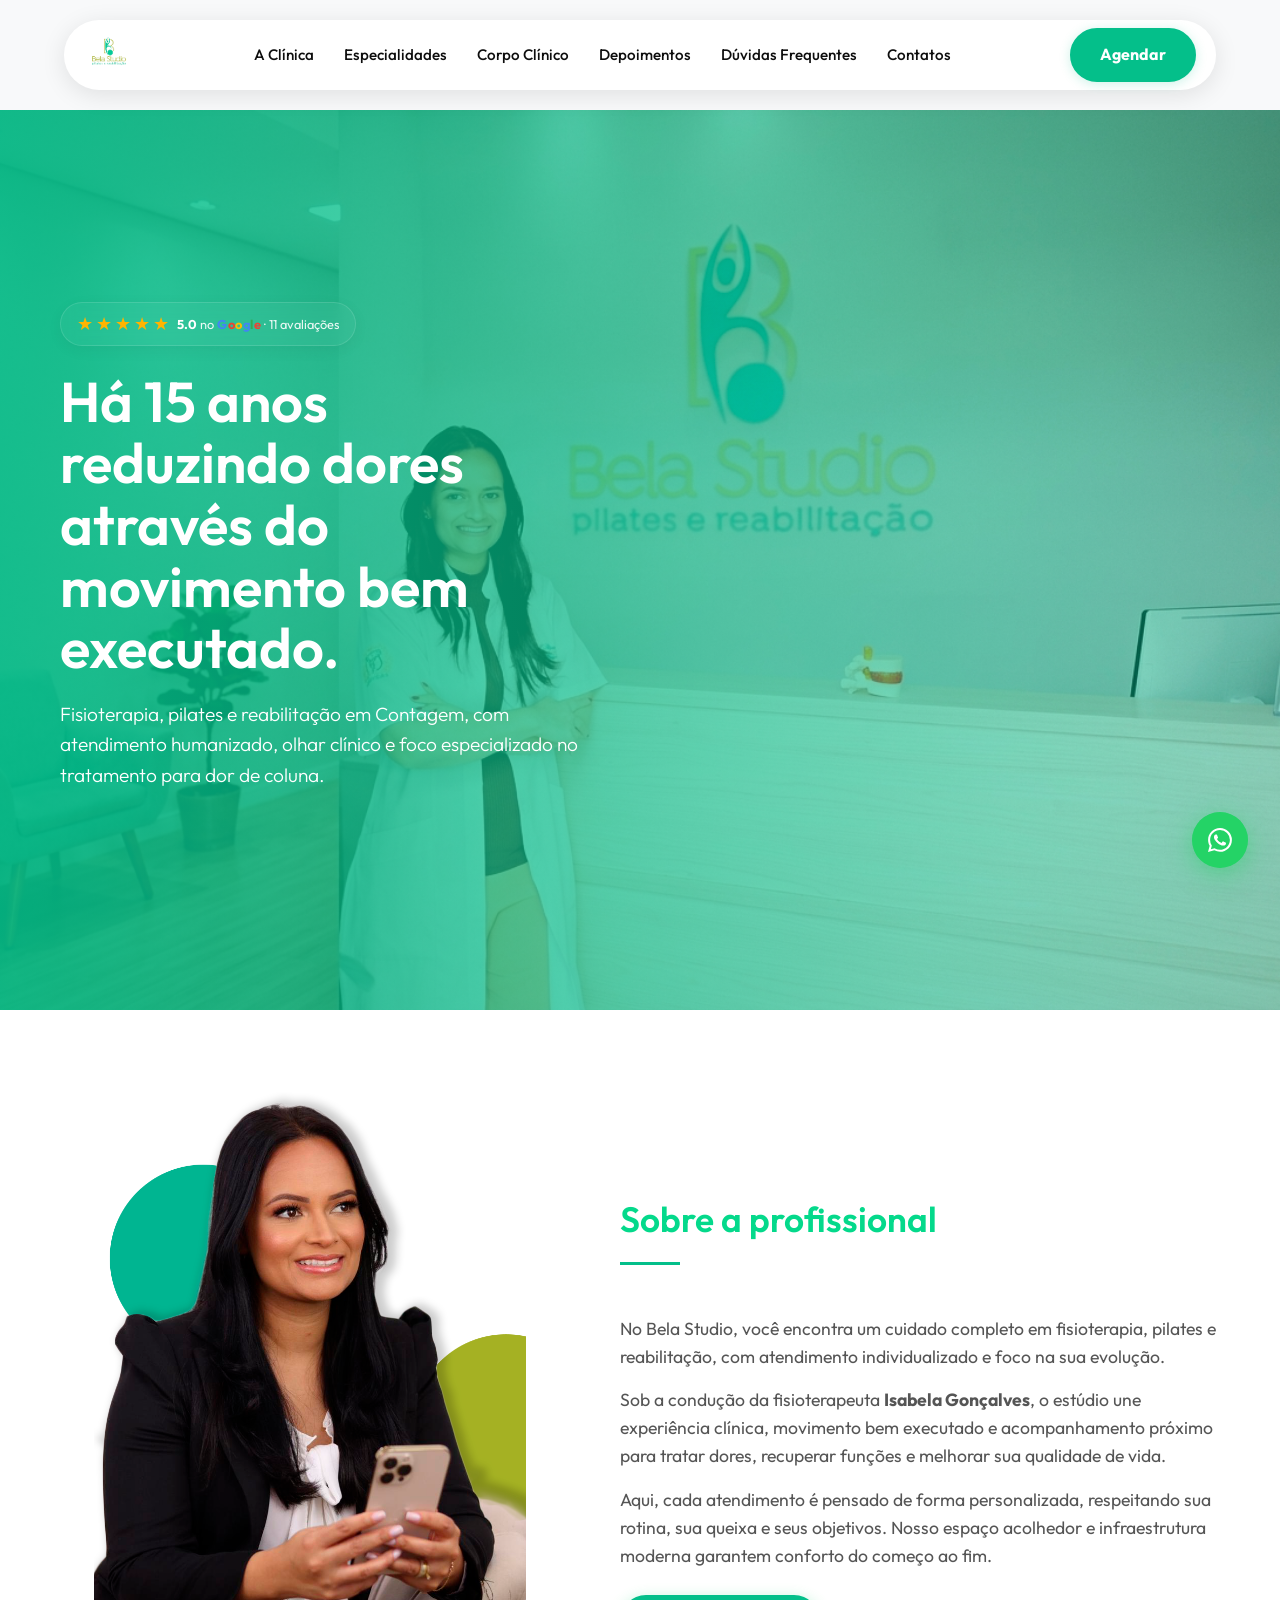
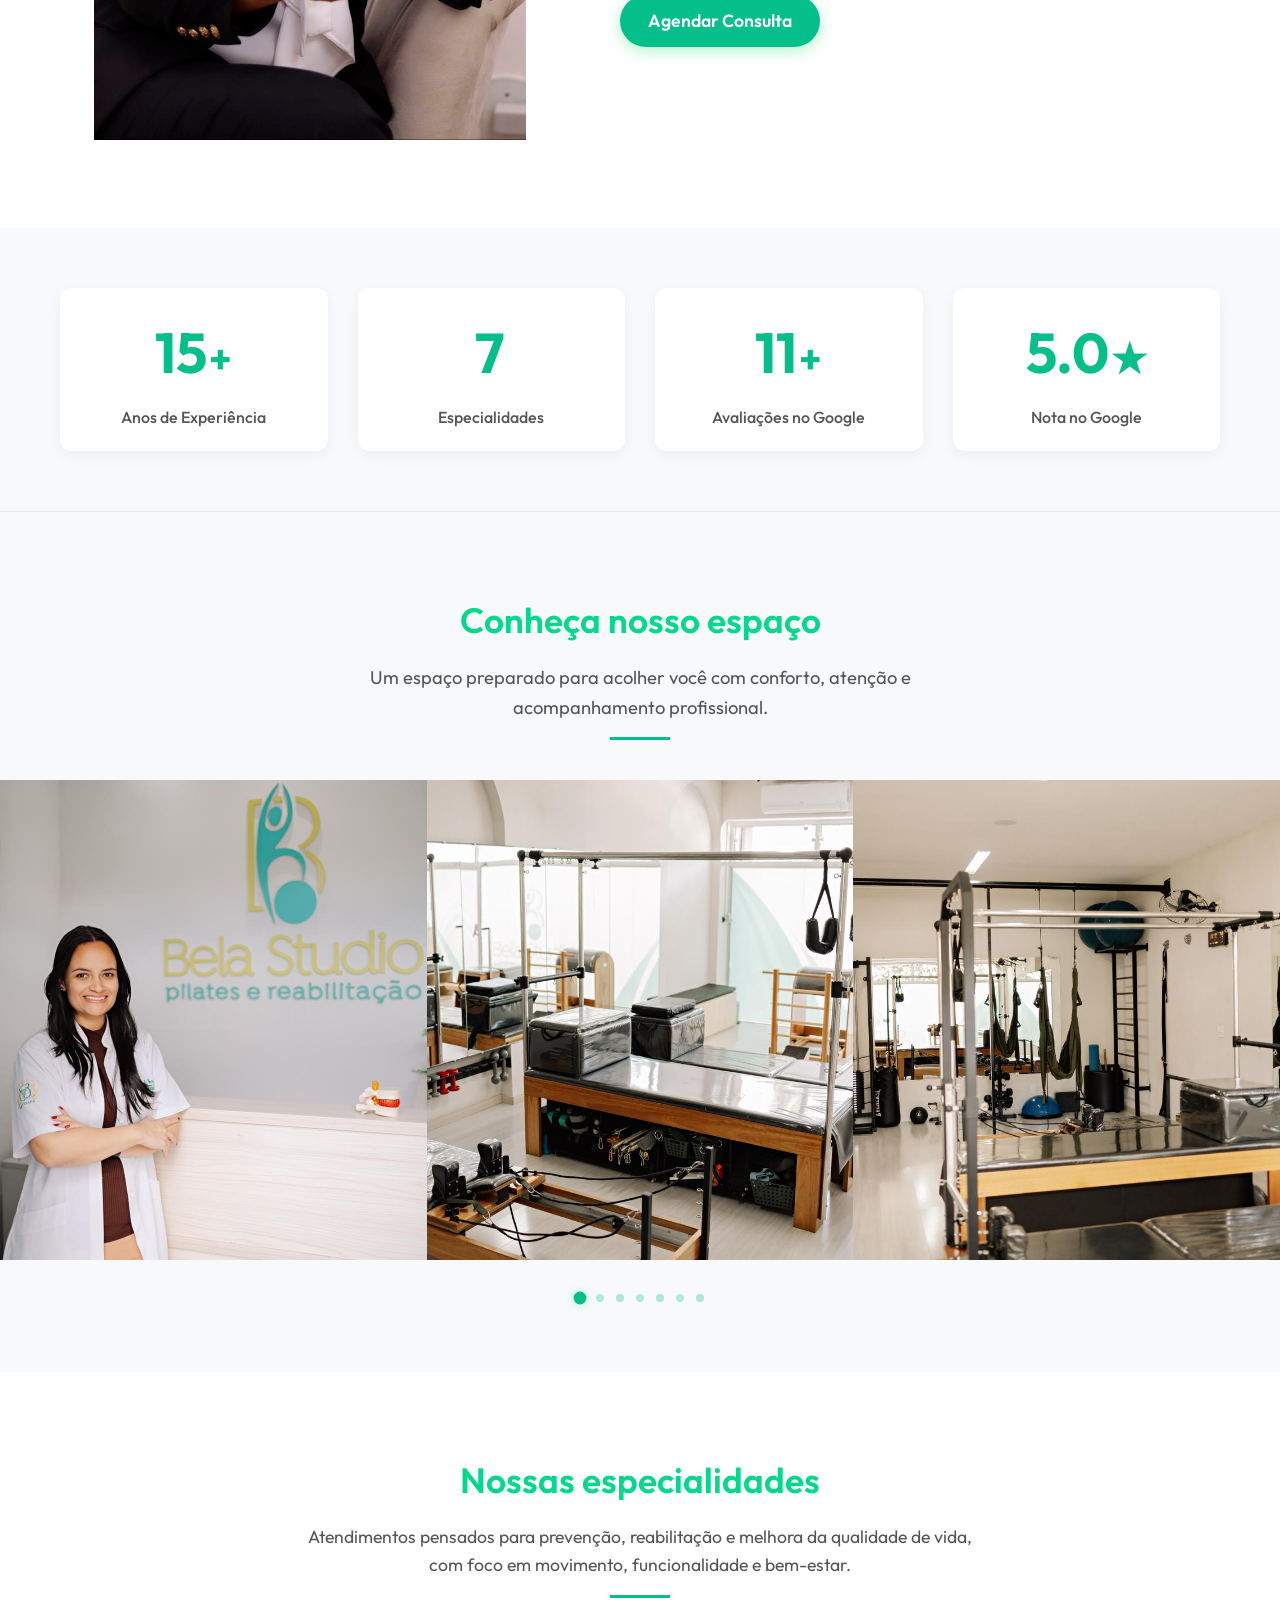
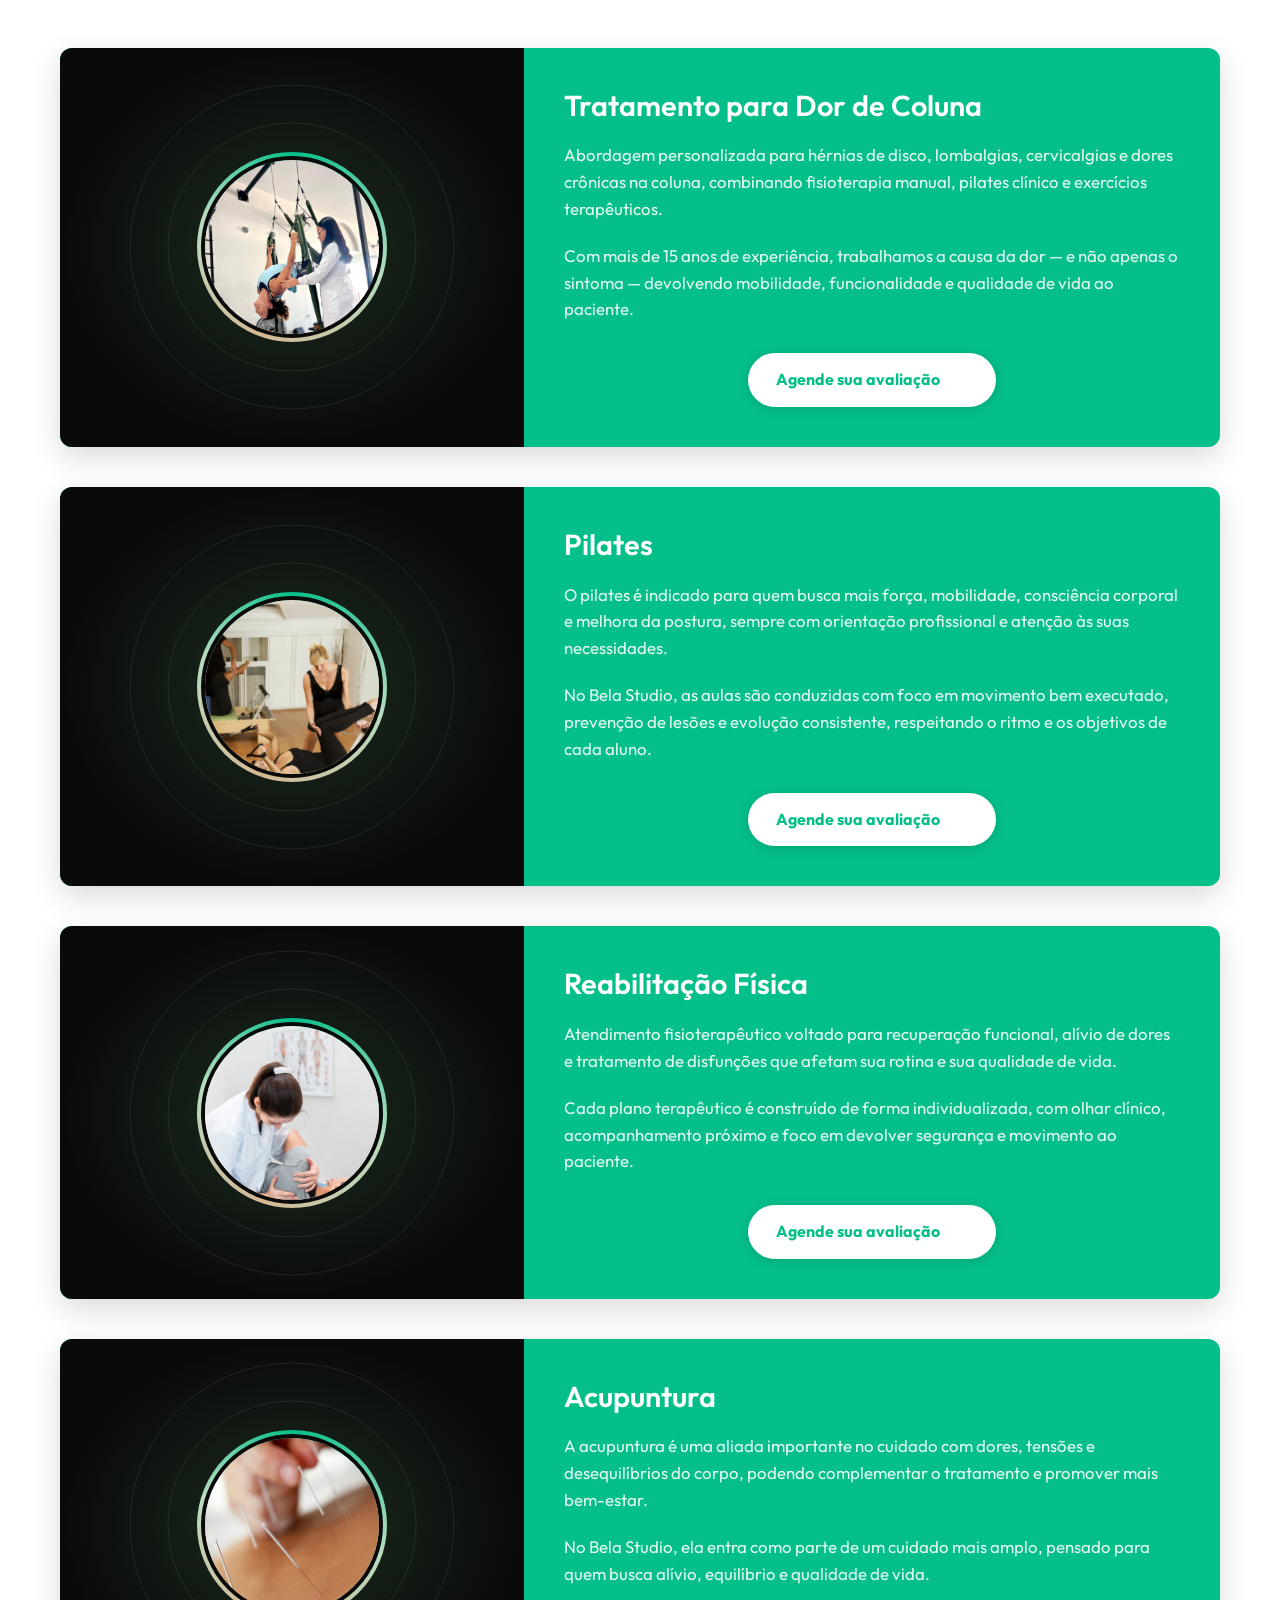
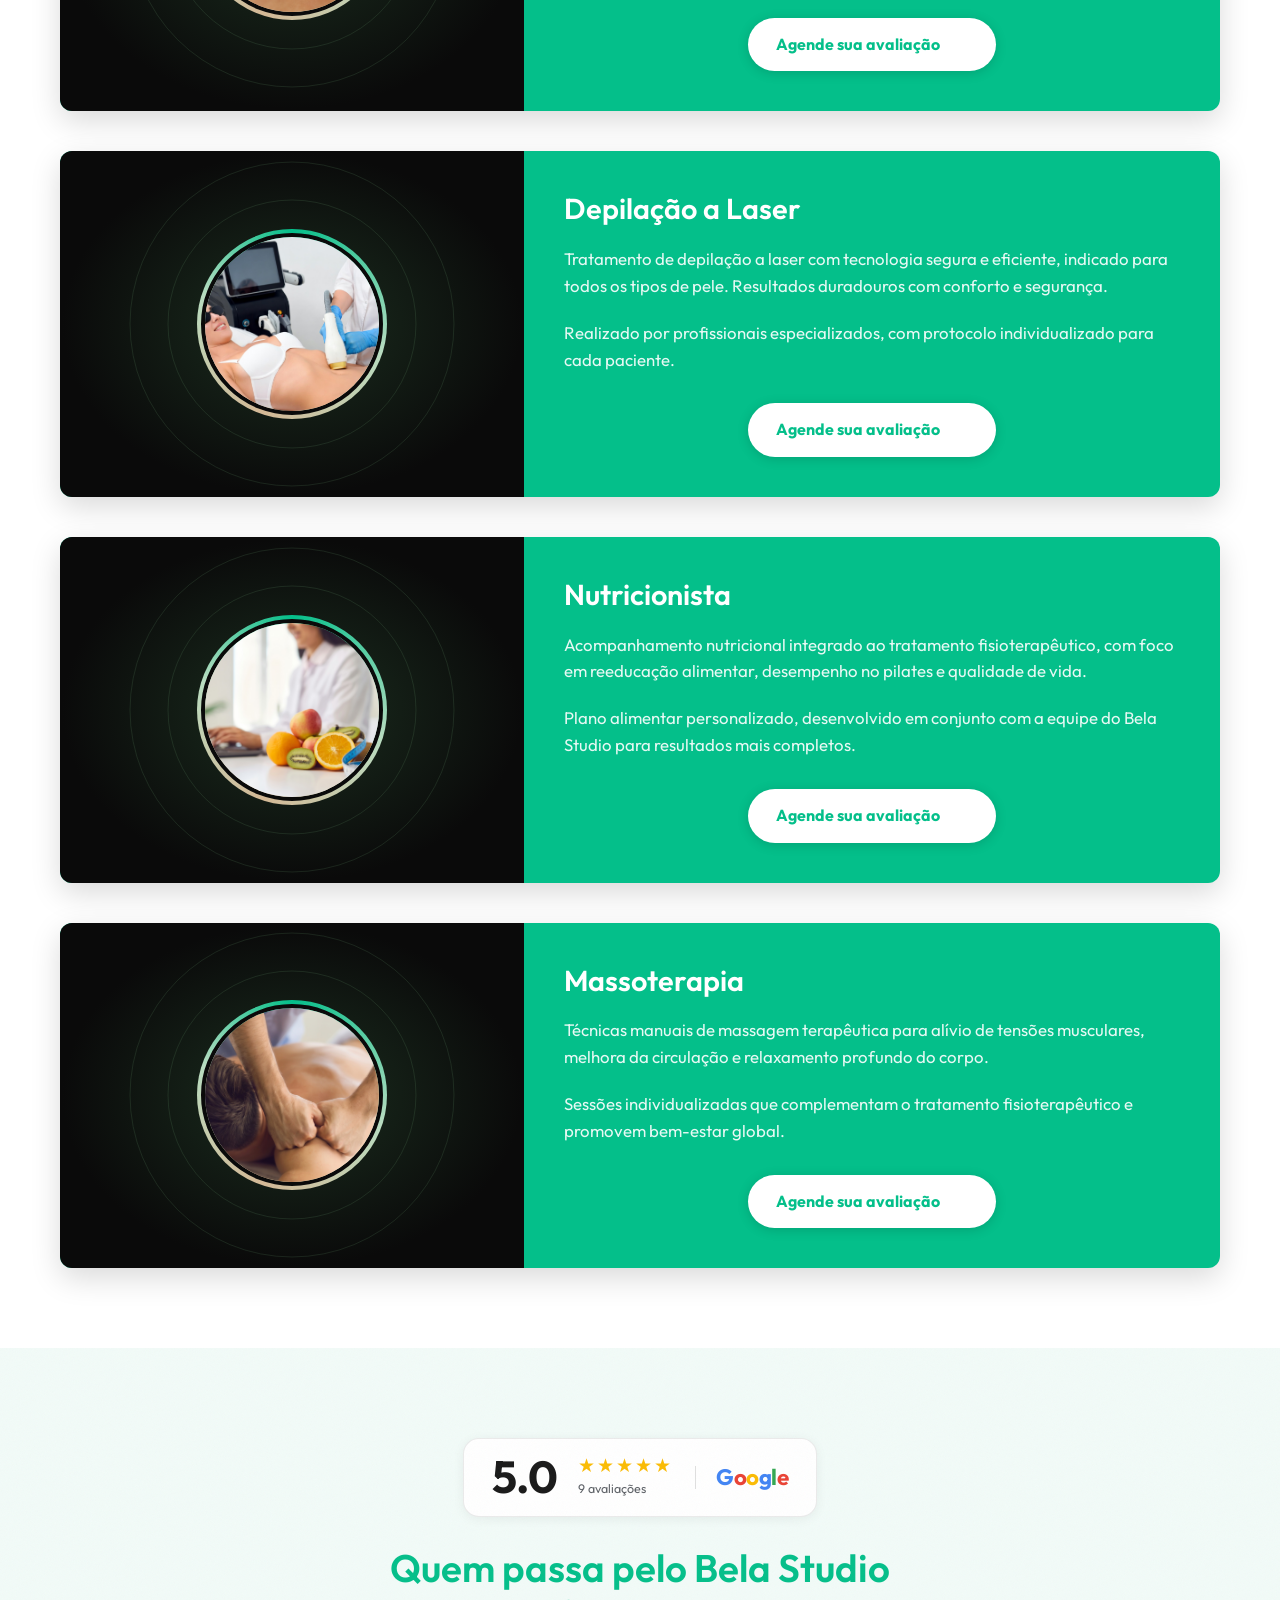
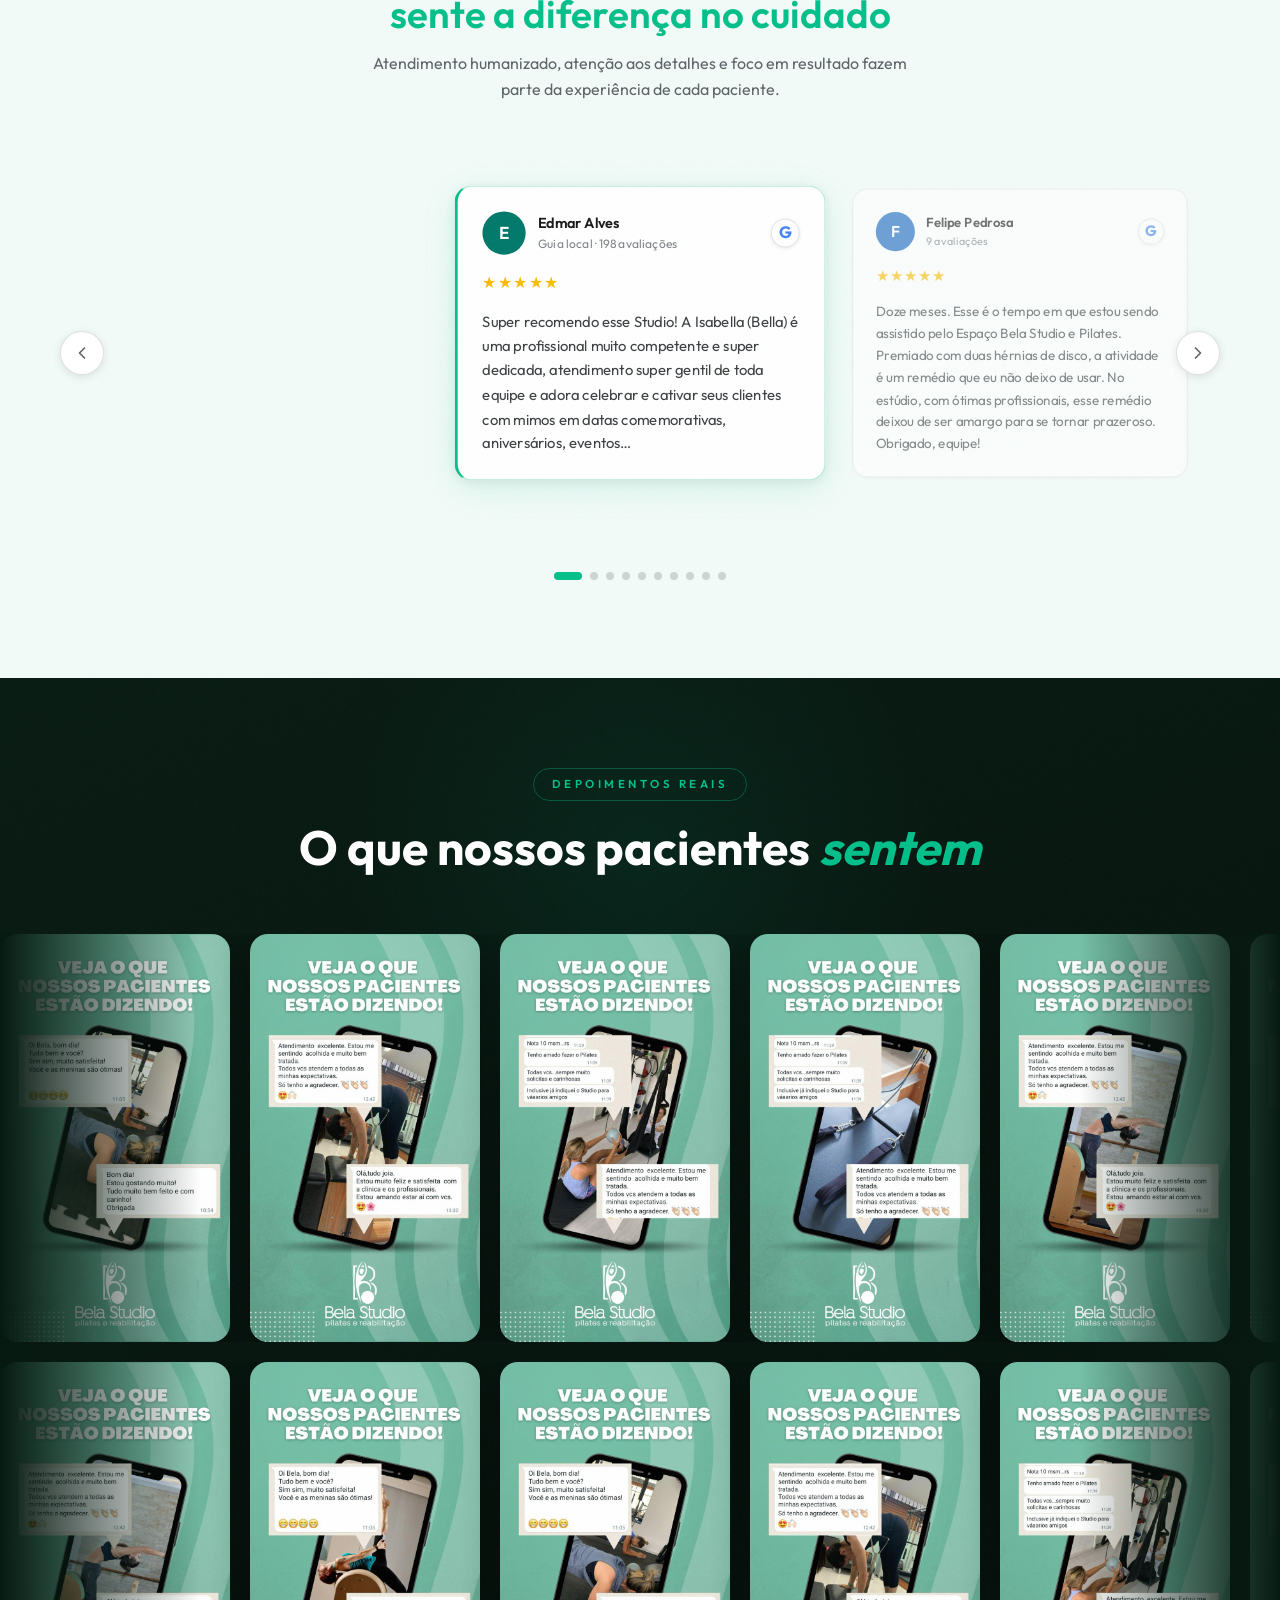
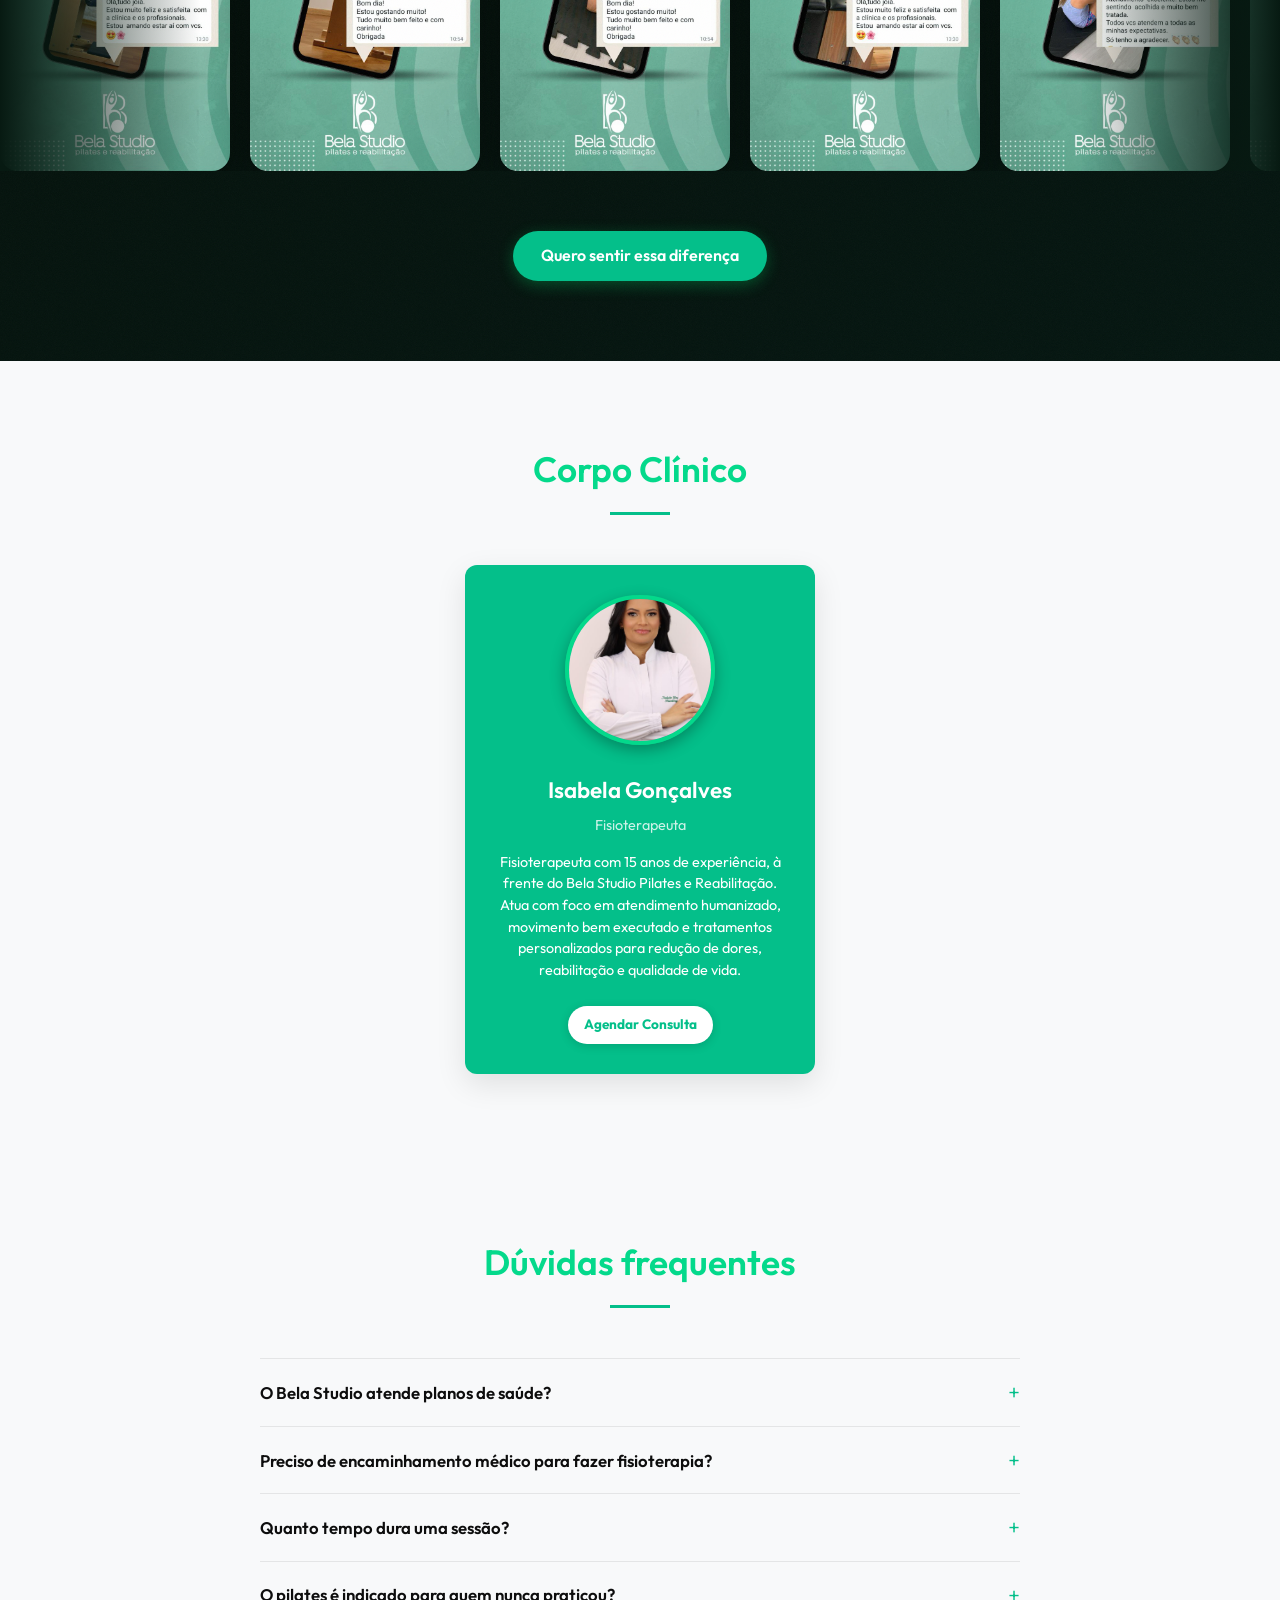
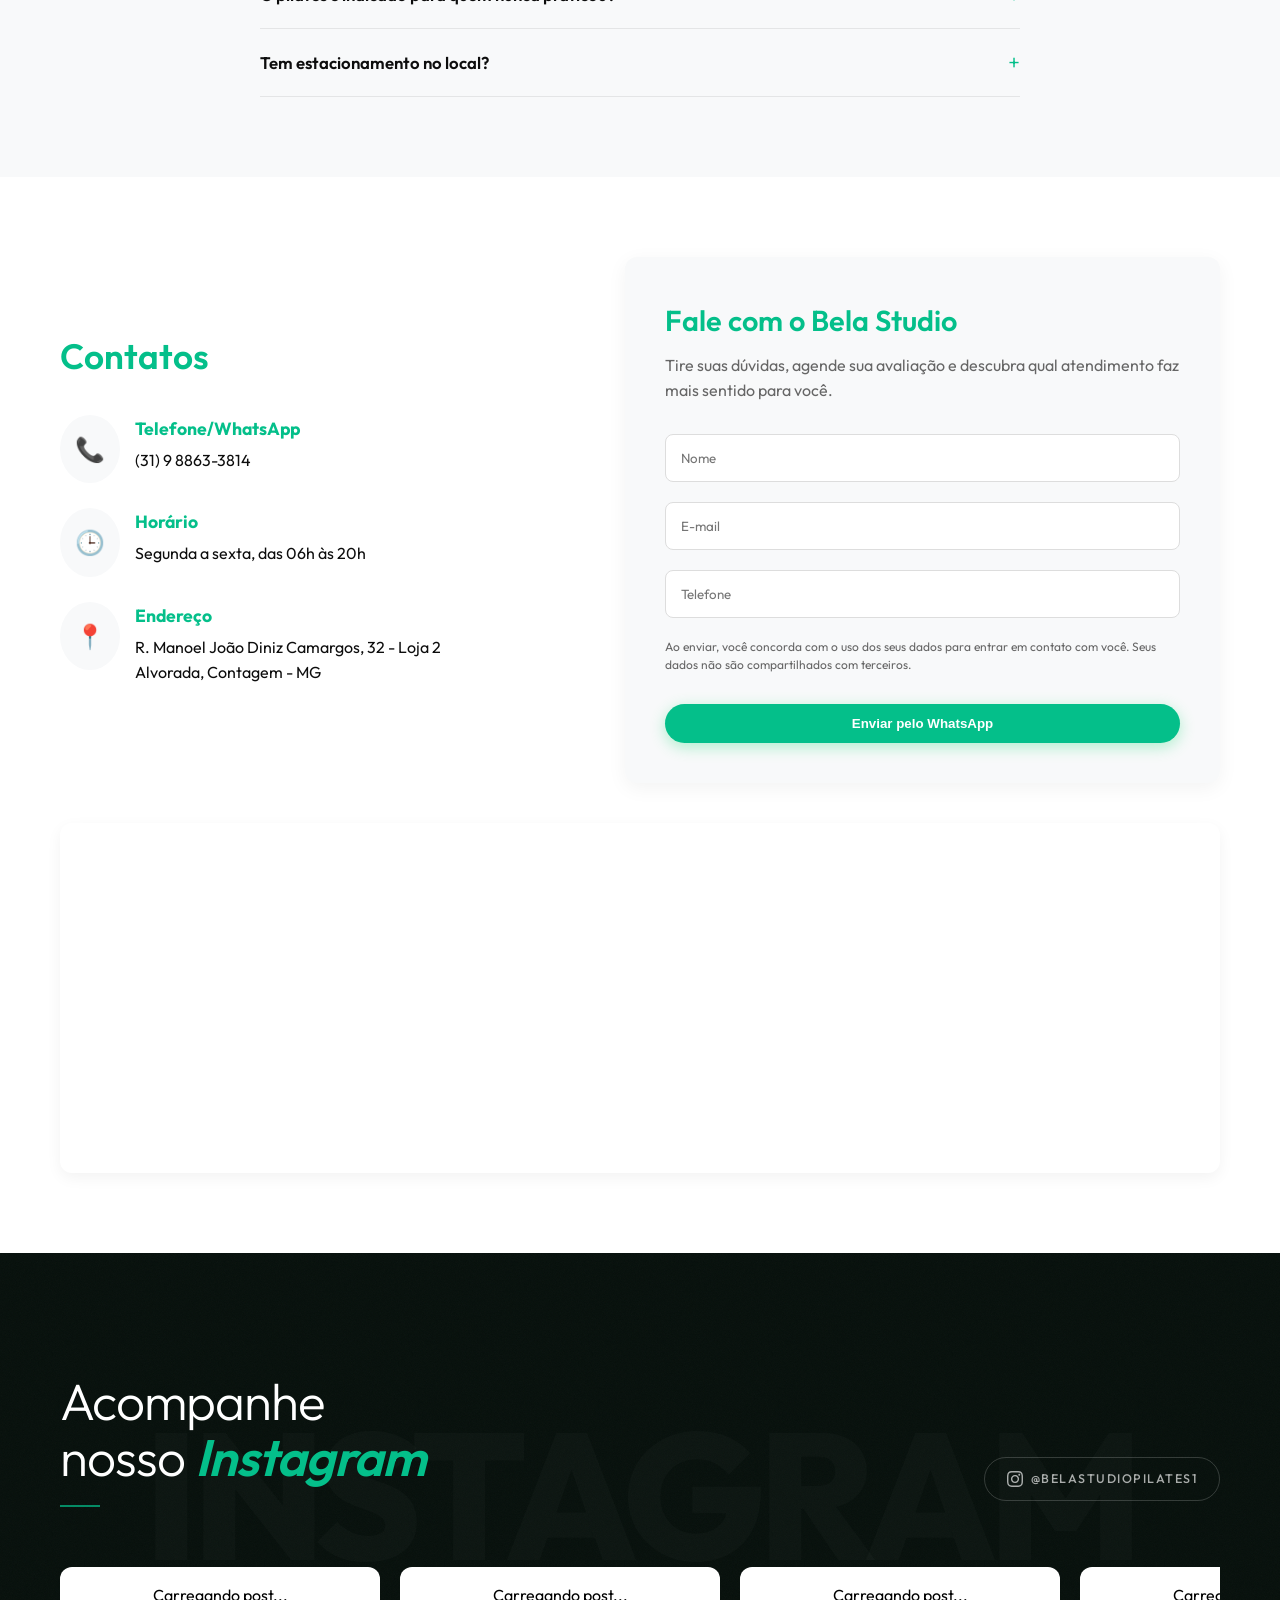
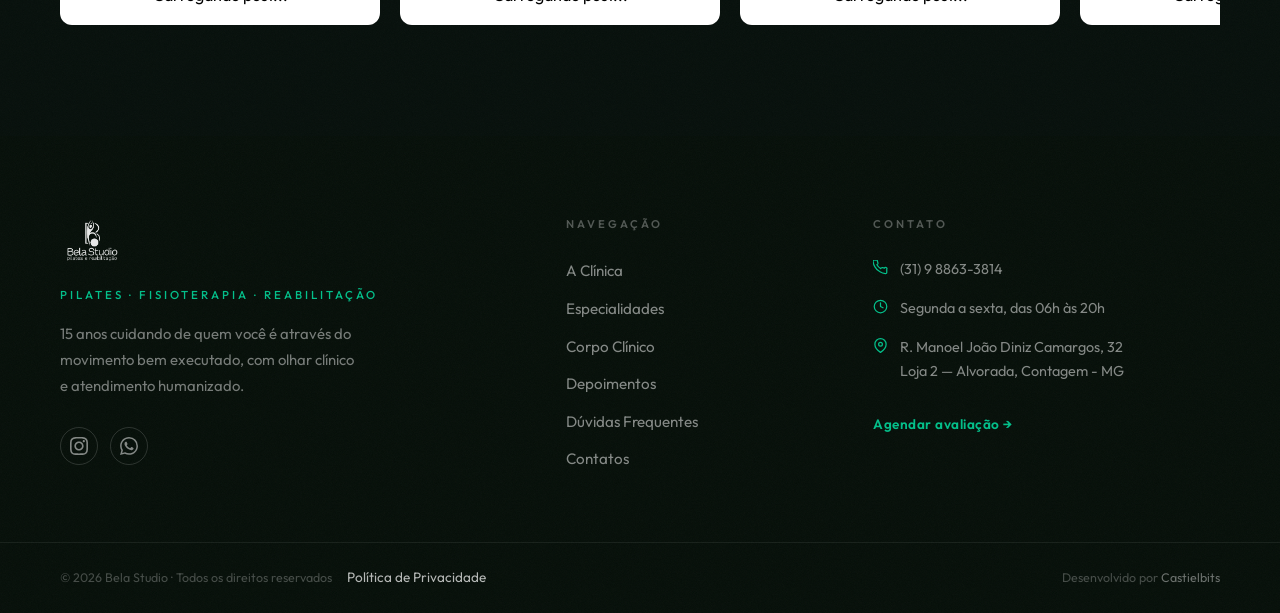
==== commit b77490d6: "fix: correção horário, contadores, instagram embed, menu nav e imagens - Horário: remove menção a sá" ====
--- a/index.html
+++ b/index.html
@@ -47,7 +47,7 @@
 
     <header class="header" id="header">
         <div class="top-bar">
-            <span>★ 5.0 no Google · <span class="google-review-counter" data-target="67">0</span> avaliações · Há 15
+            <span>★ 5.0 no Google · <span class="google-review-counter" data-target="11">11</span> avaliações · Há 15
                 anos em Contagem</span>
         </div>
         <div class="container header-content">
@@ -60,6 +60,8 @@
                     <li><a href="#sobre">A Clínica</a></li>
                     <li><a href="#especialidades">Especialidades</a></li>
                     <li><a href="#corpo-clinico">Corpo Clínico</a></li>
+                    <li><a href="#depoimentos">Depoimentos</a></li>
+                    <li><a href="#faq">Dúvidas Frequentes</a></li>
                     <li><a href="#contatos">Contatos</a></li>
                 </ul>
             </nav>
@@ -91,7 +93,7 @@
                                     style="color:#4285F4">G</span><span style="color:#EA4335">o</span><span
                                     style="color:#FBBC05">o</span><span style="color:#4285F4">g</span><span
                                     style="color:#34A853">l</span><span style="color:#EA4335">e</span></span> &middot;
-                            <span class="google-review-counter" data-target="67">0</span> avaliações</span>
+                            <span class="google-review-counter" data-target="11">11</span> avaliações</span>
                     </div>
                     <h1 class="hero-title">Há 15 anos reduzindo dores através do movimento bem executado.</h1>
                     <p class="hero-subtitle">Fisioterapia, pilates e reabilitação em Contagem, com atendimento
@@ -135,22 +137,22 @@
             <div class="container">
                 <div class="stats-grid">
                     <div class="stat-item fade-in">
-                        <div class="stat-value"><span class="stat-number" data-target="15">0</span><span
+                        <div class="stat-value"><span class="stat-number" data-target="15">15</span><span
                                 class="stat-suffix">+</span></div>
                         <p class="stat-label">Anos de Experiência</p>
                     </div>
                     <div class="stat-item fade-in">
-                        <div class="stat-value"><span class="stat-number" data-target="7">0</span><span
+                        <div class="stat-value"><span class="stat-number" data-target="7">7</span><span
                                 class="stat-suffix"></span></div>
                         <p class="stat-label">Especialidades</p>
                     </div>
                     <div class="stat-item fade-in">
-                        <div class="stat-value"><span class="stat-number" data-target="67">0</span><span
+                        <div class="stat-value"><span class="stat-number" data-target="11">11</span><span
                                 class="stat-suffix">+</span></div>
                         <p class="stat-label">Avaliações no Google</p>
                     </div>
                     <div class="stat-item fade-in">
-                        <div class="stat-value"><span class="stat-number" data-target="5">0</span><span
+                        <div class="stat-value"><span class="stat-number">5.0</span><span
                                 class="stat-suffix">★</span></div>
                         <p class="stat-label">Nota no Google</p>
                     </div>
@@ -309,7 +311,7 @@
                     <div class="service-card-horizontal fade-in-up">
                         <div class="service-img-horizontal">
                             <div class="service-story-ring">
-                                <img src="especialidades/aculpuntura.jpg" alt="Acupuntura" class="service-story-img"
+                                <img src="especialidades/acupuntura.jpg" alt="Acupuntura" class="service-story-img"
                                     style="object-position: center 35%;" loading="lazy">
                             </div>
                         </div>
@@ -334,7 +336,7 @@
                     <div class="service-card-horizontal fade-in-up">
                         <div class="service-img-horizontal">
                             <div class="service-story-ring">
-                                <img src="especialidades/depilacalalaser.jpg" alt="Depilação a Laser"
+                                <img src="especialidades/depilacao-laser.jpg" alt="Depilação a Laser"
                                     class="service-story-img" loading="lazy">
                             </div>
                         </div>
@@ -420,7 +422,7 @@
                                 <span class="star">★</span><span class="star">★</span><span class="star">★</span><span
                                     class="star">★</span><span class="star">★</span>
                             </div>
-                            <div class="rrb-count"><span class="google-review-counter" data-target="67">0</span>
+                            <div class="rrb-count"><span class="google-review-counter" data-target="11">11</span>
                                 avaliações</div>
                         </div>
                         <div class="rrb-google">
@@ -652,30 +654,30 @@
                 <!-- Fila 1: scroll para a esquerda -->
                 <div class="marquee-row">
                     <div class="marquee-track marquee-left">
-                        <div class="print-item"><img src="images/WhatsApp Image 2026-04-08 at 12.41.12.jpeg"
-                                alt="Depoimento de paciente" class="print-img" loading="lazy"></div>
-                        <div class="print-item"><img src="images/WhatsApp Image 2026-04-08 at 12.41.17.jpeg"
-                                alt="Depoimento de paciente" class="print-img" loading="lazy"></div>
-                        <div class="print-item"><img src="images/WhatsApp Image 2026-04-08 at 12.41.22.jpeg"
-                                alt="Depoimento de paciente" class="print-img" loading="lazy"></div>
-                        <div class="print-item"><img src="images/WhatsApp Image 2026-04-08 at 12.41.30.jpeg"
-                                alt="Depoimento de paciente" class="print-img" loading="lazy"></div>
-                        <div class="print-item"><img src="images/WhatsApp Image 2026-04-08 at 12.41.34.jpeg"
-                                alt="Depoimento de paciente" class="print-img" loading="lazy"></div>
-                        <div class="print-item"><img src="images/WhatsApp Image 2026-04-08 at 12.41.41.jpeg"
+                        <div class="print-item"><img src="images/depoimento-01.jpeg"
+                                alt="Depoimento de paciente" class="print-img" loading="lazy"></div>
+                        <div class="print-item"><img src="images/depoimento-02.jpeg"
+                                alt="Depoimento de paciente" class="print-img" loading="lazy"></div>
+                        <div class="print-item"><img src="images/depoimento-03.jpeg"
+                                alt="Depoimento de paciente" class="print-img" loading="lazy"></div>
+                        <div class="print-item"><img src="images/depoimento-04.jpeg"
+                                alt="Depoimento de paciente" class="print-img" loading="lazy"></div>
+                        <div class="print-item"><img src="images/depoimento-05.jpeg"
+                                alt="Depoimento de paciente" class="print-img" loading="lazy"></div>
+                        <div class="print-item"><img src="images/depoimento-06.jpeg"
                                 alt="Depoimento de paciente" class="print-img" loading="lazy"></div>
                         <!-- Duplicado para loop perfeito -->
-                        <div class="print-item"><img src="images/WhatsApp Image 2026-04-08 at 12.41.12.jpeg"
-                                alt="Depoimento de paciente" class="print-img" loading="lazy"></div>
-                        <div class="print-item"><img src="images/WhatsApp Image 2026-04-08 at 12.41.17.jpeg"
-                                alt="Depoimento de paciente" class="print-img" loading="lazy"></div>
-                        <div class="print-item"><img src="images/WhatsApp Image 2026-04-08 at 12.41.22.jpeg"
-                                alt="Depoimento de paciente" class="print-img" loading="lazy"></div>
-                        <div class="print-item"><img src="images/WhatsApp Image 2026-04-08 at 12.41.30.jpeg"
-                                alt="Depoimento de paciente" class="print-img" loading="lazy"></div>
-                        <div class="print-item"><img src="images/WhatsApp Image 2026-04-08 at 12.41.34.jpeg"
-                                alt="Depoimento de paciente" class="print-img" loading="lazy"></div>
-                        <div class="print-item"><img src="images/WhatsApp Image 2026-04-08 at 12.41.41.jpeg"
+                        <div class="print-item"><img src="images/depoimento-01.jpeg"
+                                alt="Depoimento de paciente" class="print-img" loading="lazy"></div>
+                        <div class="print-item"><img src="images/depoimento-02.jpeg"
+                                alt="Depoimento de paciente" class="print-img" loading="lazy"></div>
+                        <div class="print-item"><img src="images/depoimento-03.jpeg"
+                                alt="Depoimento de paciente" class="print-img" loading="lazy"></div>
+                        <div class="print-item"><img src="images/depoimento-04.jpeg"
+                                alt="Depoimento de paciente" class="print-img" loading="lazy"></div>
+                        <div class="print-item"><img src="images/depoimento-05.jpeg"
+                                alt="Depoimento de paciente" class="print-img" loading="lazy"></div>
+                        <div class="print-item"><img src="images/depoimento-06.jpeg"
                                 alt="Depoimento de paciente" class="print-img" loading="lazy"></div>
                     </div>
                 </div>
@@ -683,30 +685,30 @@
                 <!-- Fila 2: scroll para a direita (início deslocado) -->
                 <div class="marquee-row">
                     <div class="marquee-track marquee-right">
-                        <div class="print-item"><img src="images/WhatsApp Image 2026-04-08 at 12.41.34.jpeg"
-                                alt="Depoimento de paciente" class="print-img" loading="lazy"></div>
-                        <div class="print-item"><img src="images/WhatsApp Image 2026-04-08 at 12.41.41.jpeg"
-                                alt="Depoimento de paciente" class="print-img" loading="lazy"></div>
-                        <div class="print-item"><img src="images/WhatsApp Image 2026-04-08 at 12.41.12.jpeg"
-                                alt="Depoimento de paciente" class="print-img" loading="lazy"></div>
-                        <div class="print-item"><img src="images/WhatsApp Image 2026-04-08 at 12.41.17.jpeg"
-                                alt="Depoimento de paciente" class="print-img" loading="lazy"></div>
-                        <div class="print-item"><img src="images/WhatsApp Image 2026-04-08 at 12.41.22.jpeg"
-                                alt="Depoimento de paciente" class="print-img" loading="lazy"></div>
-                        <div class="print-item"><img src="images/WhatsApp Image 2026-04-08 at 12.41.30.jpeg"
+                        <div class="print-item"><img src="images/depoimento-05.jpeg"
+                                alt="Depoimento de paciente" class="print-img" loading="lazy"></div>
+                        <div class="print-item"><img src="images/depoimento-06.jpeg"
+                                alt="Depoimento de paciente" class="print-img" loading="lazy"></div>
+                        <div class="print-item"><img src="images/depoimento-01.jpeg"
+                                alt="Depoimento de paciente" class="print-img" loading="lazy"></div>
+                        <div class="print-item"><img src="images/depoimento-02.jpeg"
+                                alt="Depoimento de paciente" class="print-img" loading="lazy"></div>
+                        <div class="print-item"><img src="images/depoimento-03.jpeg"
+                                alt="Depoimento de paciente" class="print-img" loading="lazy"></div>
+                        <div class="print-item"><img src="images/depoimento-04.jpeg"
                                 alt="Depoimento de paciente" class="print-img" loading="lazy"></div>
                         <!-- Duplicado para loop perfeito -->
-                        <div class="print-item"><img src="images/WhatsApp Image 2026-04-08 at 12.41.34.jpeg"
-                                alt="Depoimento de paciente" class="print-img" loading="lazy"></div>
-                        <div class="print-item"><img src="images/WhatsApp Image 2026-04-08 at 12.41.41.jpeg"
-                                alt="Depoimento de paciente" class="print-img" loading="lazy"></div>
-                        <div class="print-item"><img src="images/WhatsApp Image 2026-04-08 at 12.41.12.jpeg"
-                                alt="Depoimento de paciente" class="print-img" loading="lazy"></div>
-                        <div class="print-item"><img src="images/WhatsApp Image 2026-04-08 at 12.41.17.jpeg"
-                                alt="Depoimento de paciente" class="print-img" loading="lazy"></div>
-                        <div class="print-item"><img src="images/WhatsApp Image 2026-04-08 at 12.41.22.jpeg"
-                                alt="Depoimento de paciente" class="print-img" loading="lazy"></div>
-                        <div class="print-item"><img src="images/WhatsApp Image 2026-04-08 at 12.41.30.jpeg"
+                        <div class="print-item"><img src="images/depoimento-05.jpeg"
+                                alt="Depoimento de paciente" class="print-img" loading="lazy"></div>
+                        <div class="print-item"><img src="images/depoimento-06.jpeg"
+                                alt="Depoimento de paciente" class="print-img" loading="lazy"></div>
+                        <div class="print-item"><img src="images/depoimento-01.jpeg"
+                                alt="Depoimento de paciente" class="print-img" loading="lazy"></div>
+                        <div class="print-item"><img src="images/depoimento-02.jpeg"
+                                alt="Depoimento de paciente" class="print-img" loading="lazy"></div>
+                        <div class="print-item"><img src="images/depoimento-03.jpeg"
+                                alt="Depoimento de paciente" class="print-img" loading="lazy"></div>
+                        <div class="print-item"><img src="images/depoimento-04.jpeg"
                                 alt="Depoimento de paciente" class="print-img" loading="lazy"></div>
                     </div>
                 </div>
@@ -730,7 +732,7 @@
 
                 <div class="team-grid" style="display: flex; justify-content: center;">
                     <div class="team-card" style="max-width: 400px;">
-                        <img src="images/WhatsApp Image 2026-04-08 at 12.39.27.jpeg" alt="Isabela Gonçalves"
+                        <img src="images/isabela-goncalves.jpeg" alt="Isabela Gonçalves"
                             class="team-img" loading="lazy">
                         <h3 class="team-name">Isabela Gonçalves</h3>
                         <p class="team-role">Fisioterapeuta</p>
@@ -824,7 +826,7 @@
                                 <span class="icon">🕒</span>
                                 <div>
                                     <strong>Horário</strong>
-                                    <p>Seg. à Sex. de 7h às 21h<br>Sáb. de 7h às 13h</p>
+                                    <p>Segunda a sexta, das 06h às 20h</p>
                                 </div>
                             </li>
                             <li>
@@ -996,7 +998,7 @@
                             <circle cx="12" cy="12" r="10" />
                             <polyline points="12 6 12 12 16 14" />
                         </svg>
-                        <span>Seg.–Sex. 7h às 21h<br>Sáb. 7h às 13h</span>
+                        <span>Segunda a sexta, das 06h às 20h</span>
                     </li>
                     <li>
                         <svg width="15" height="15" viewBox="0 0 24 24" fill="none" stroke="currentColor"
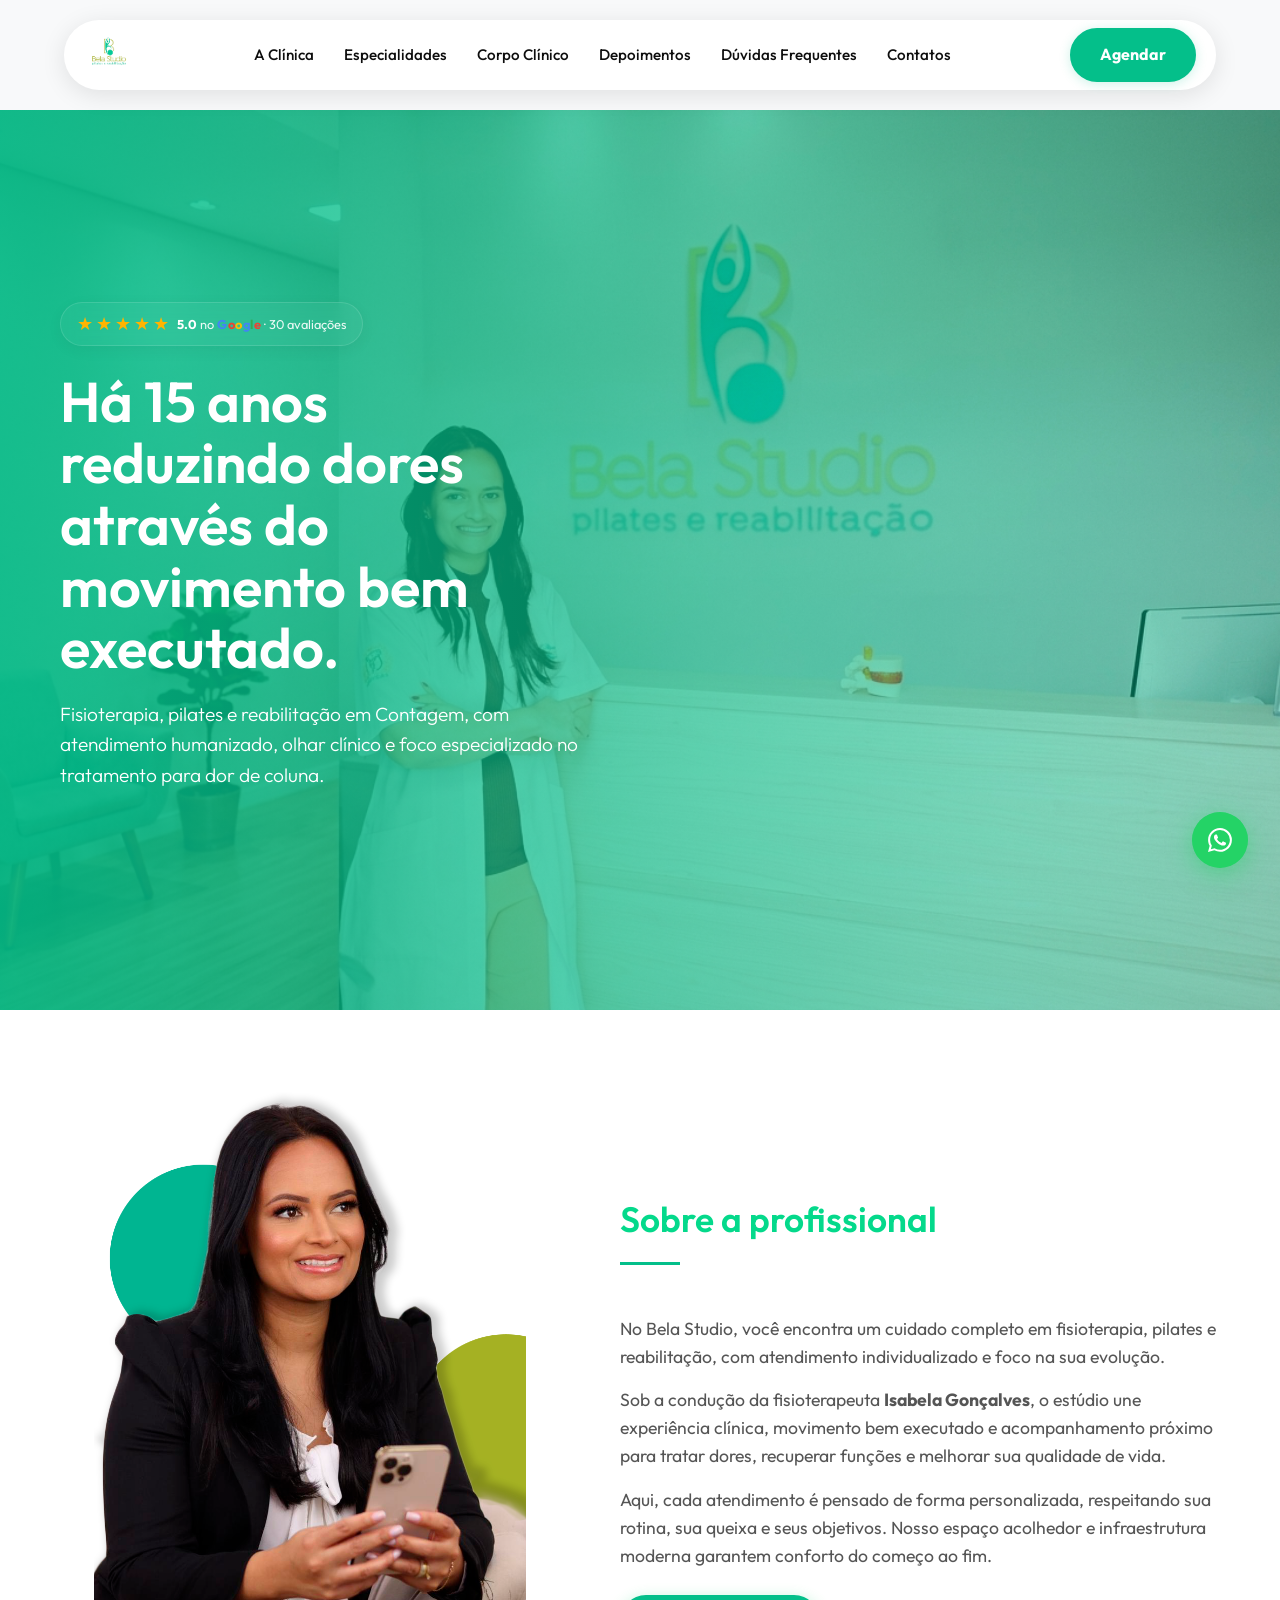
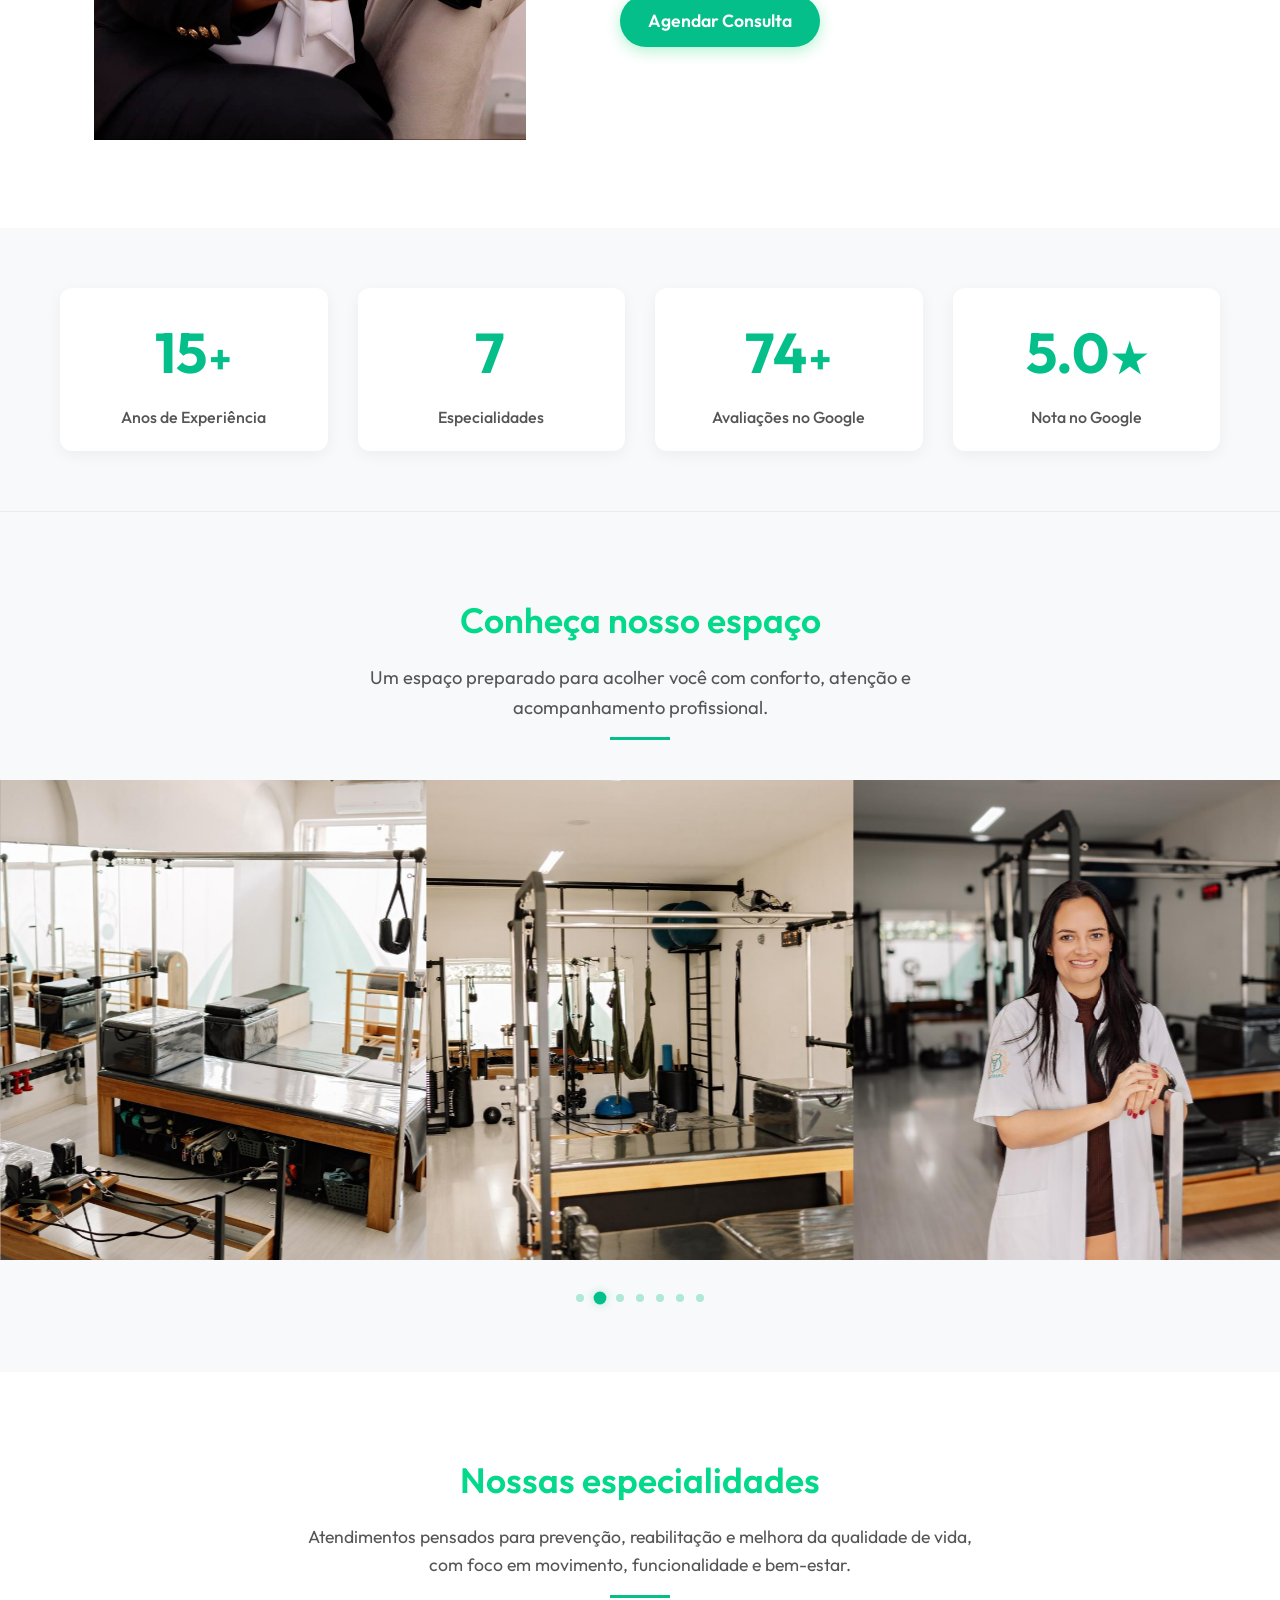
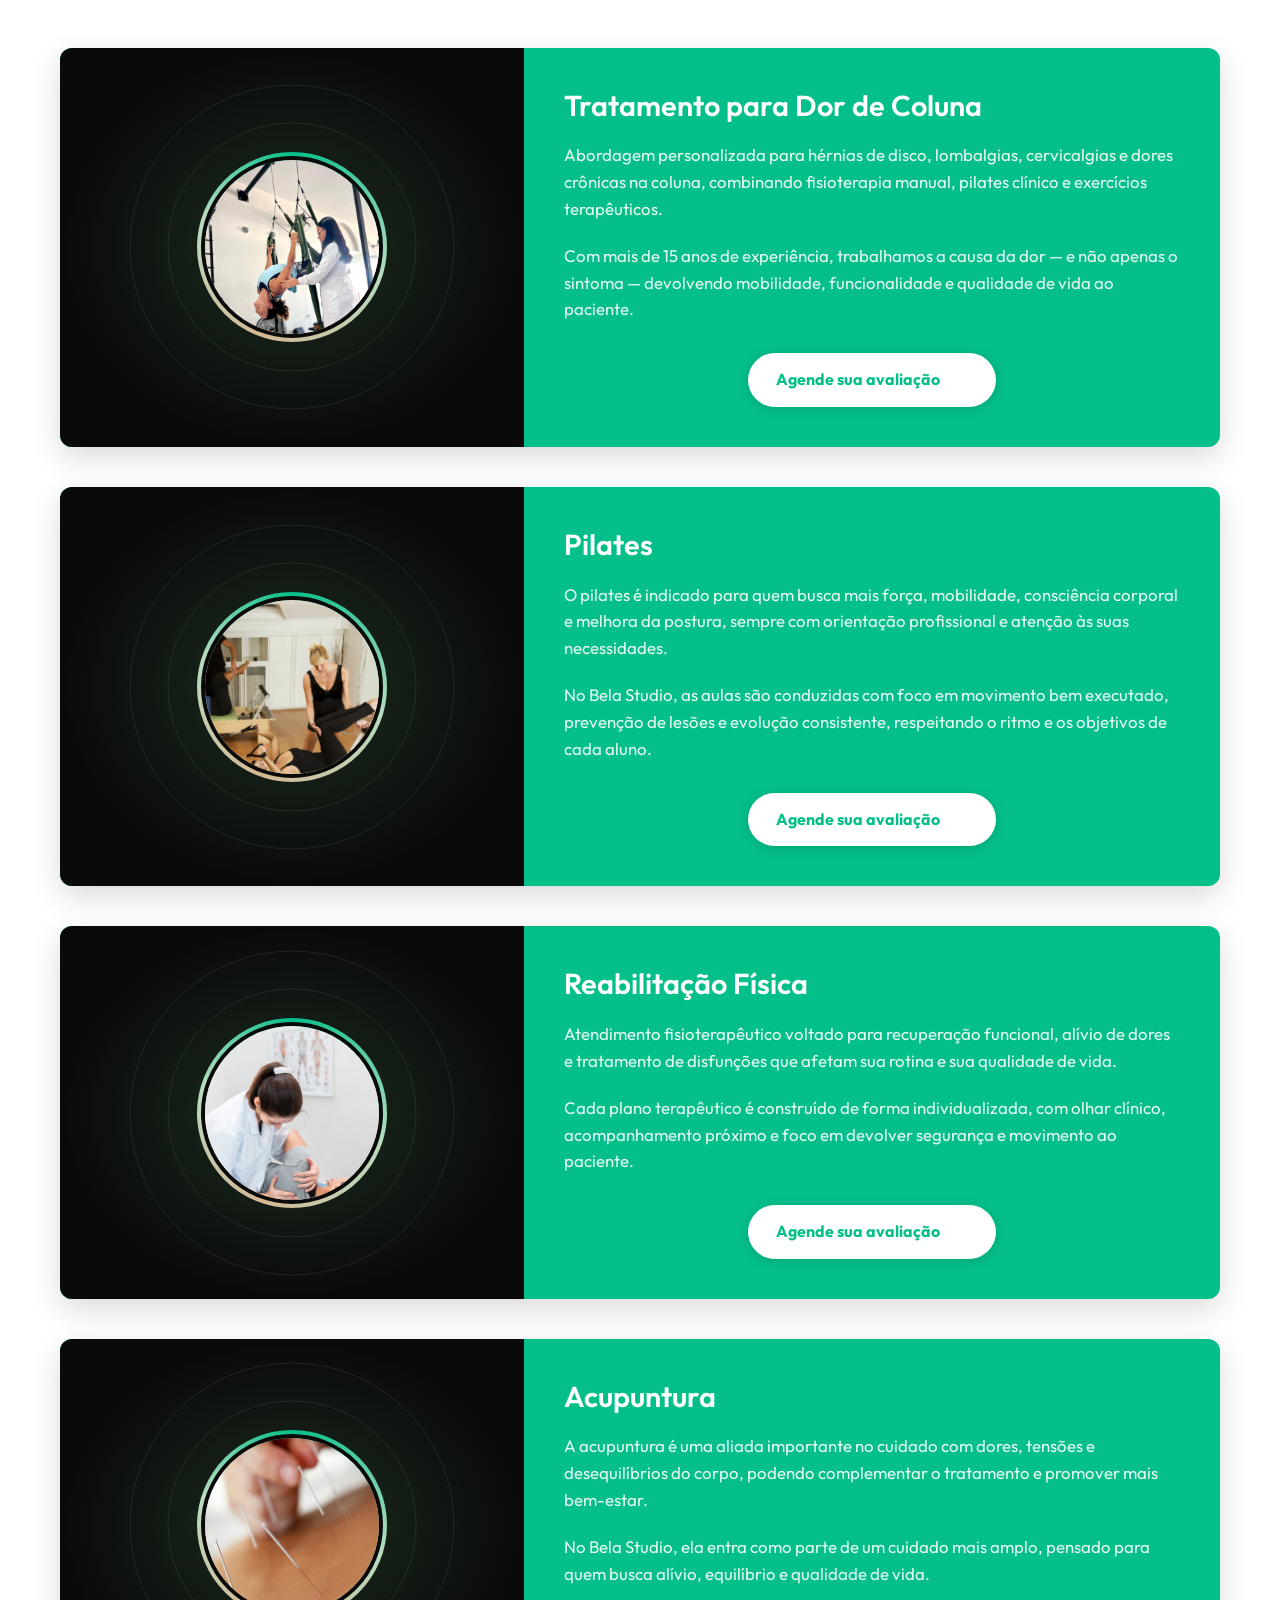
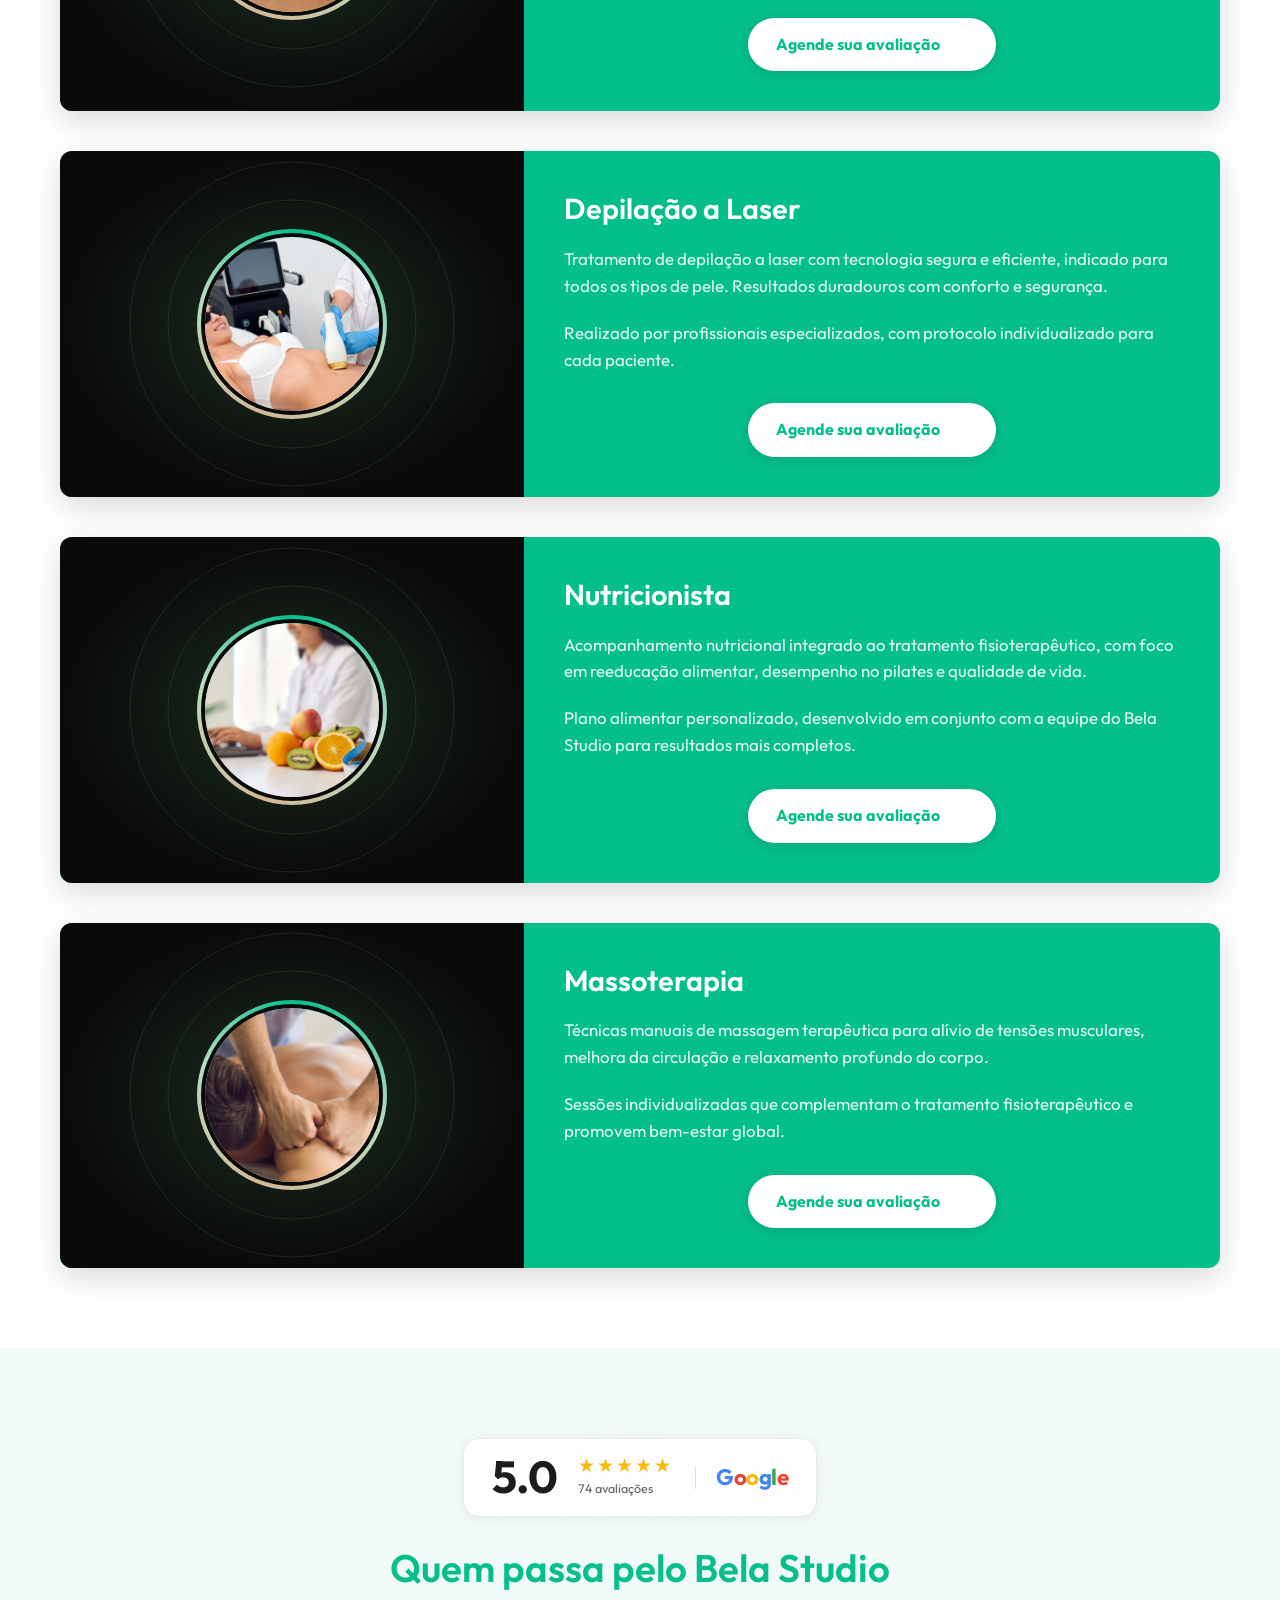
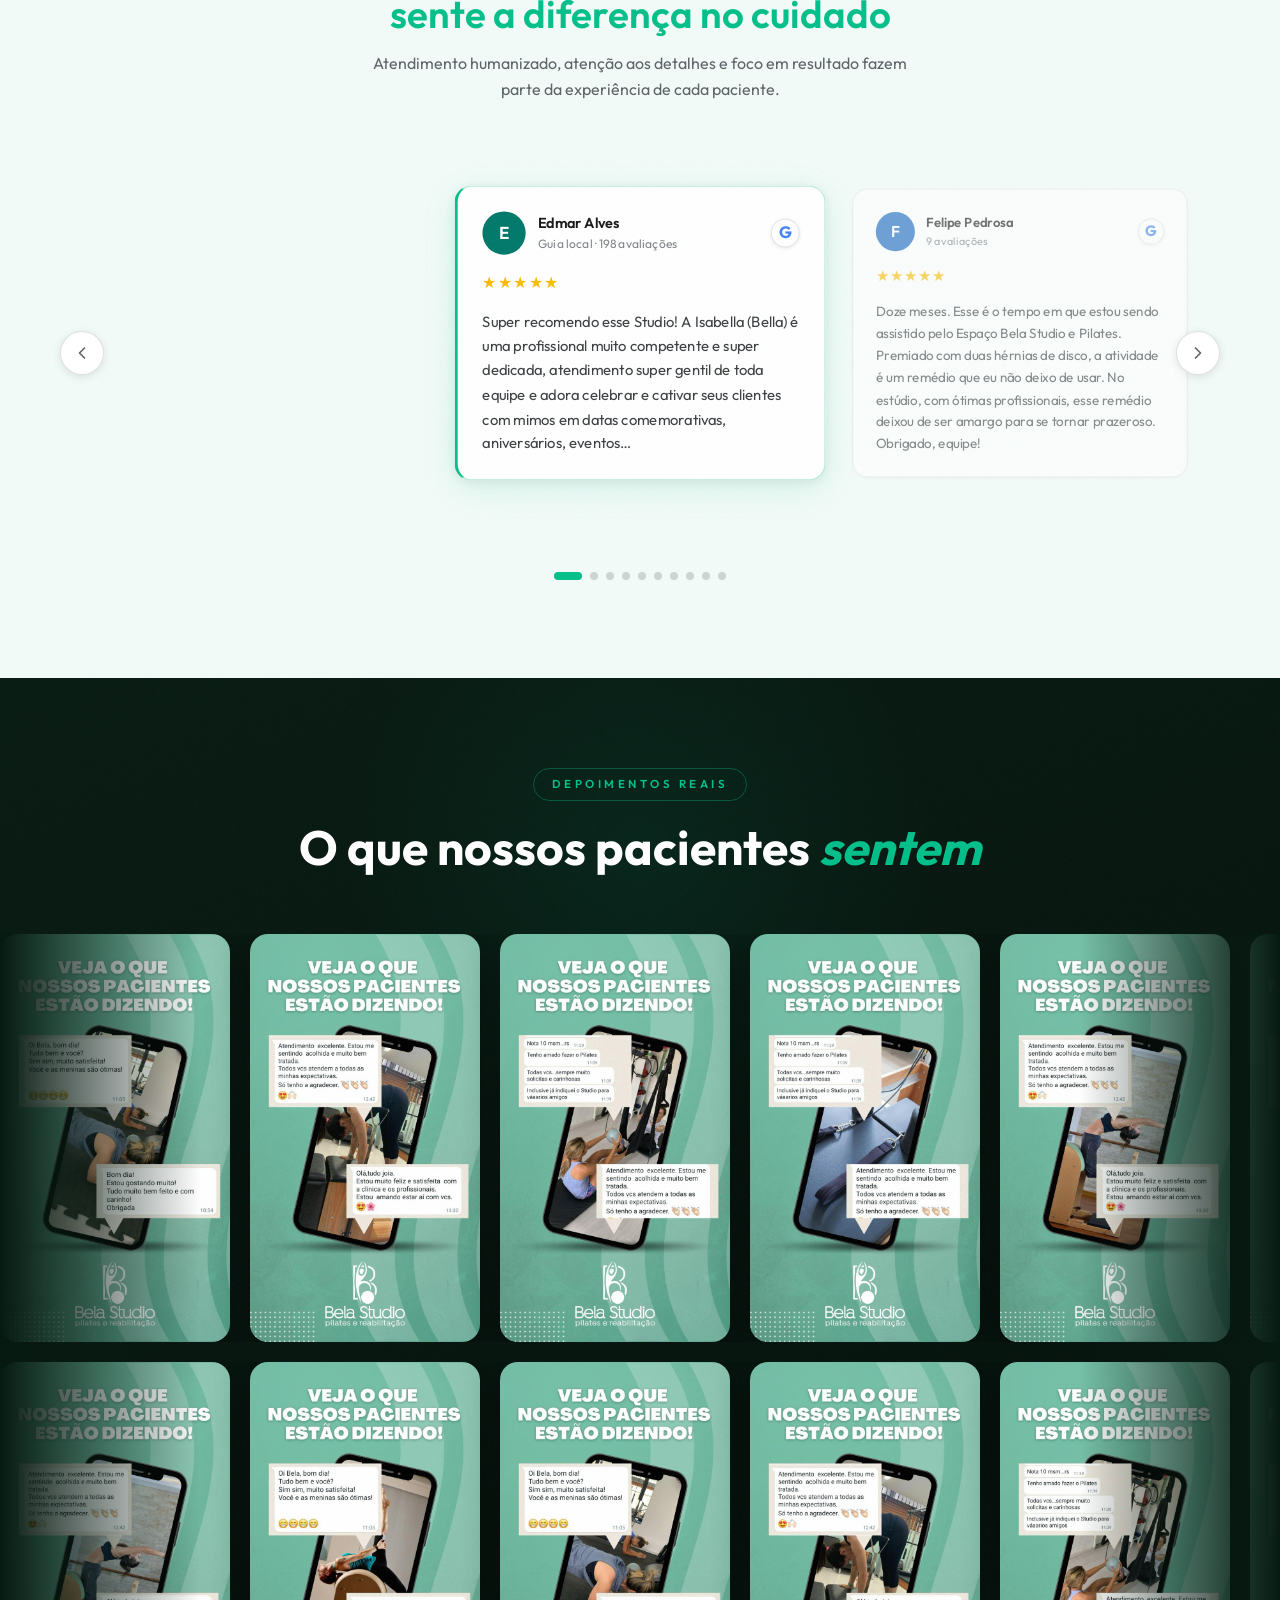
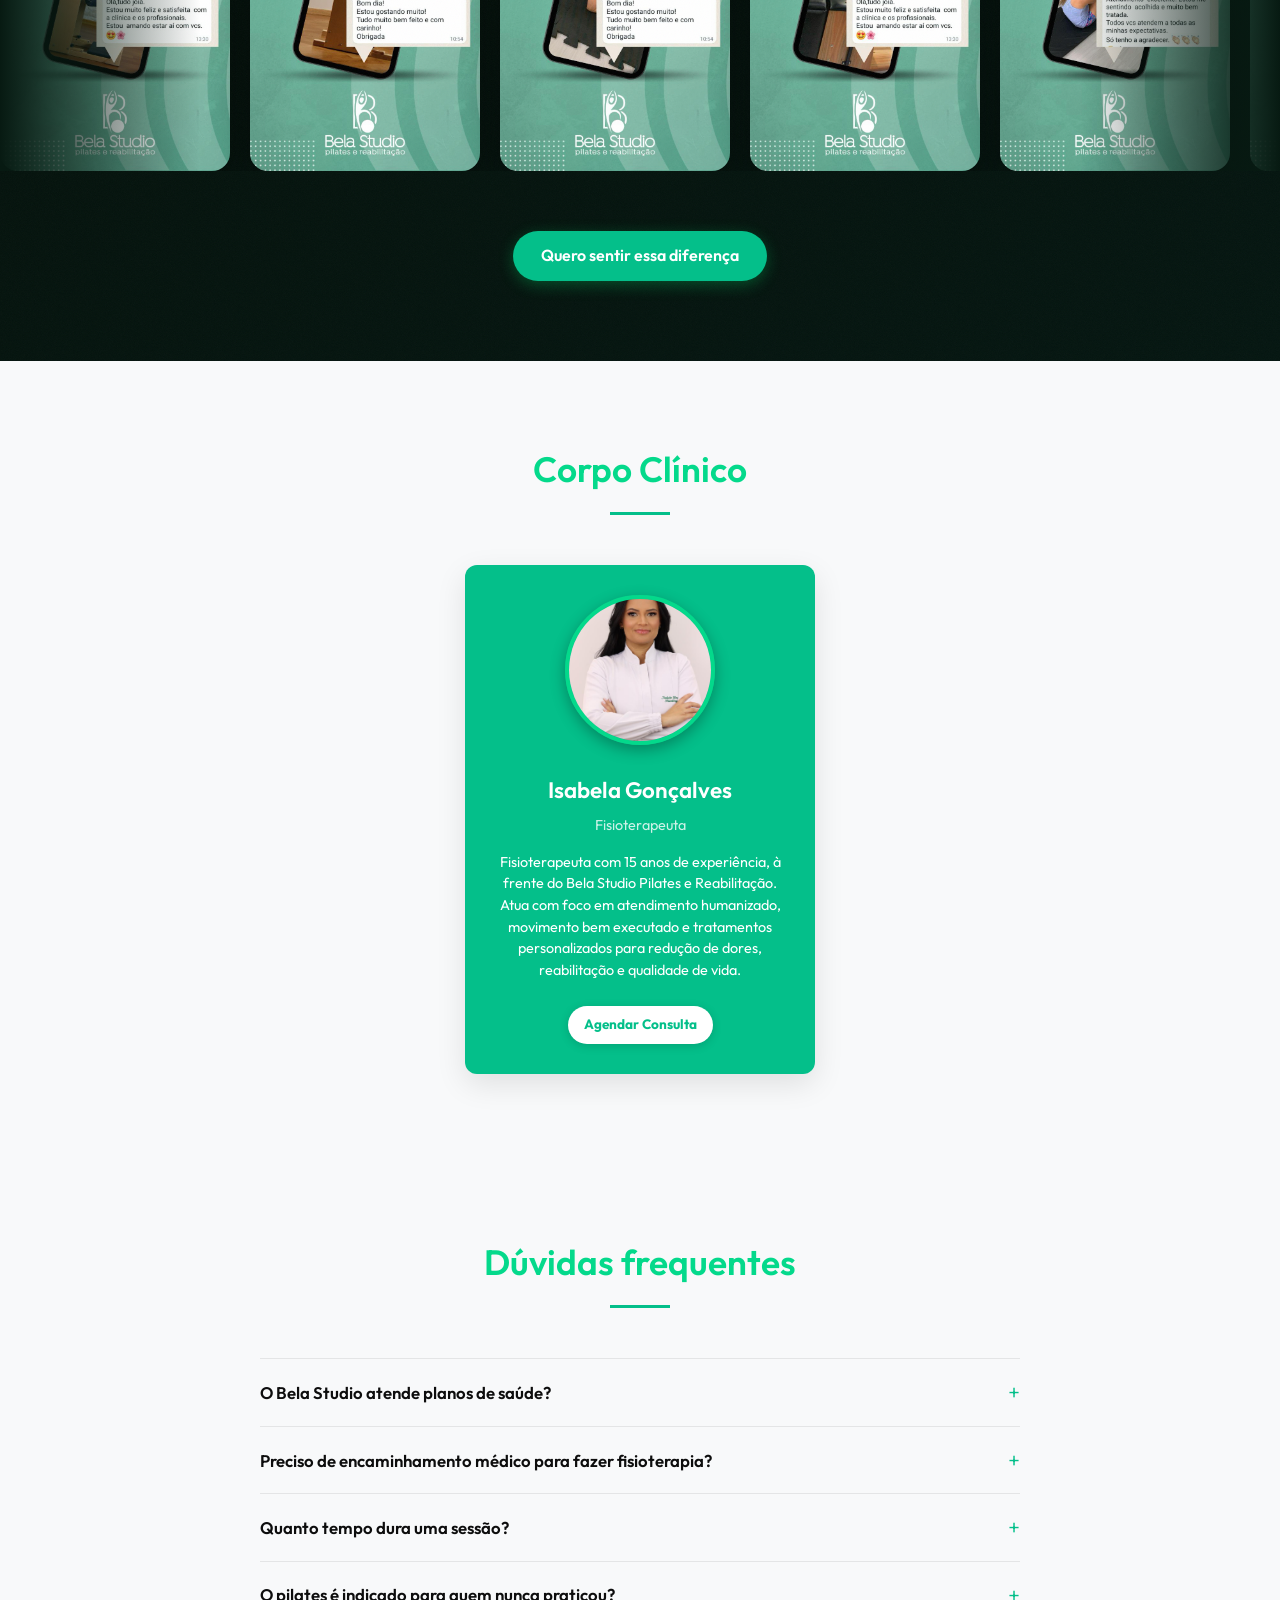
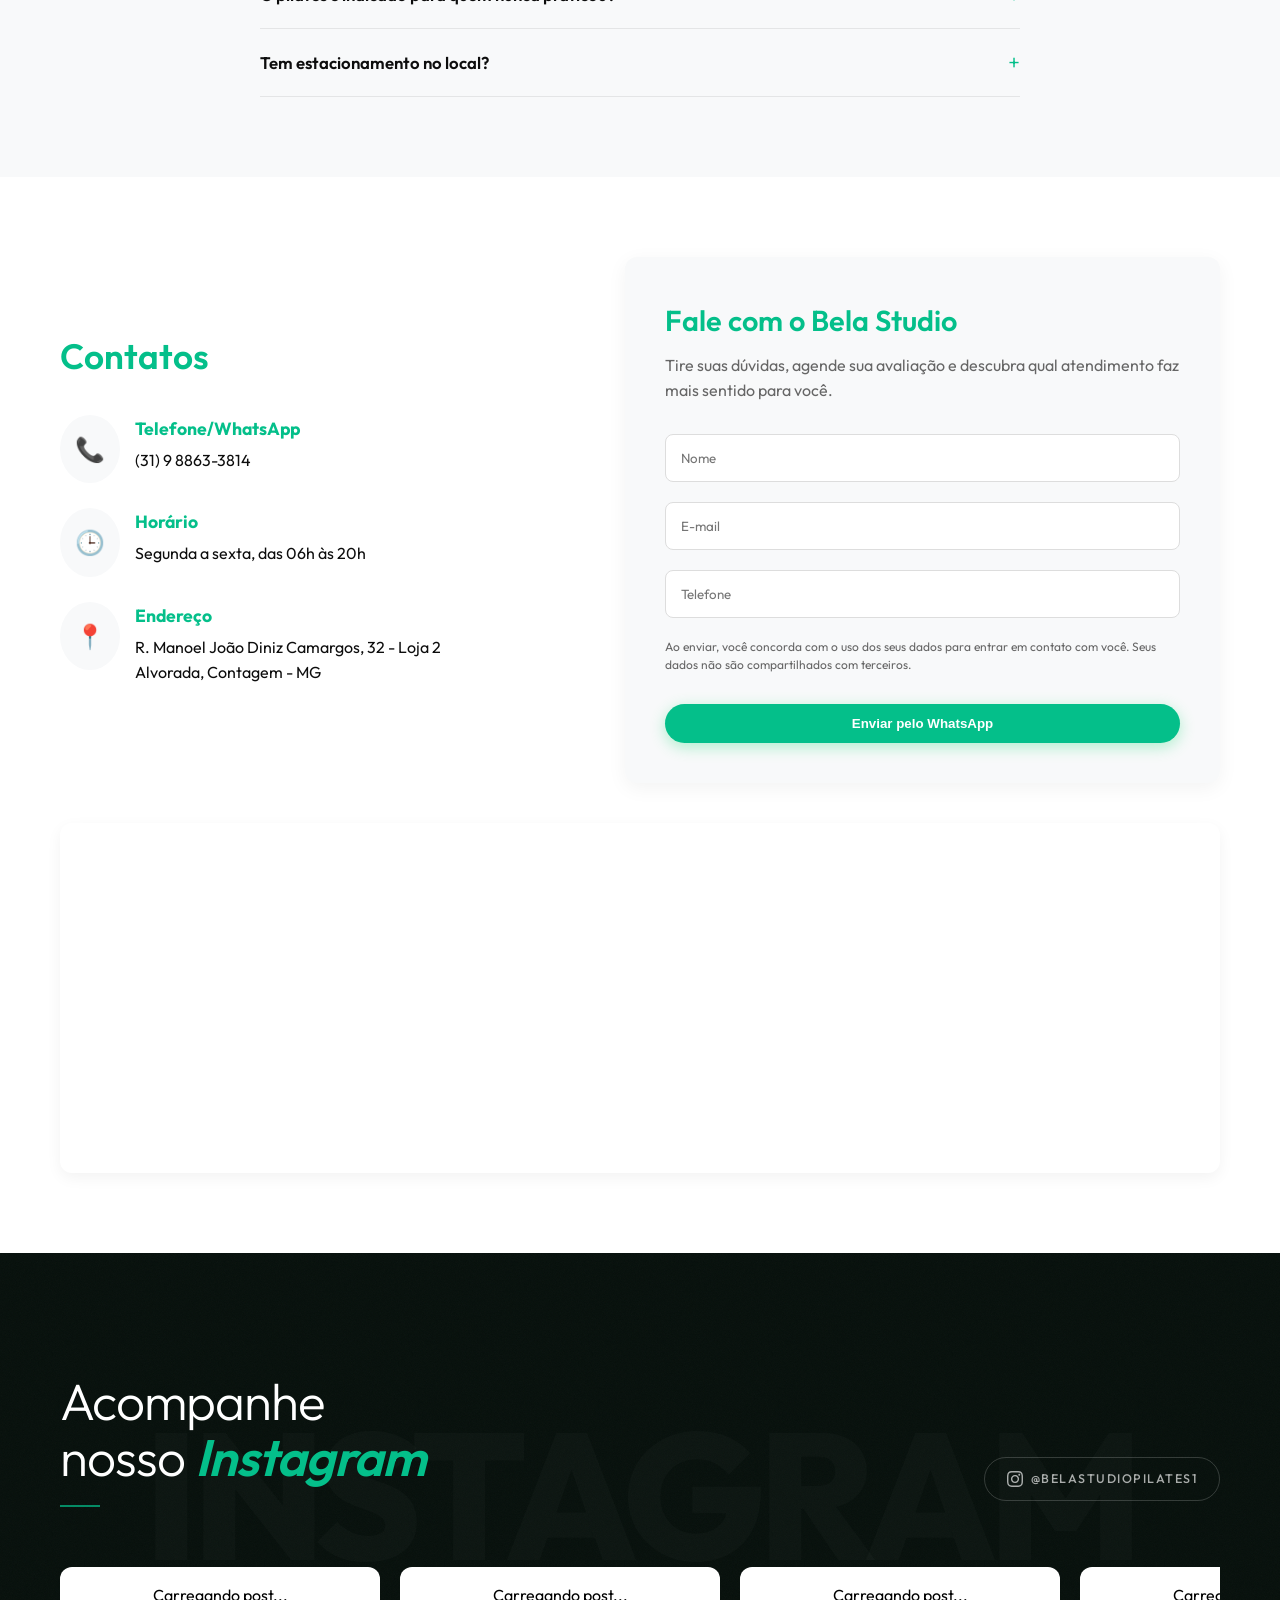
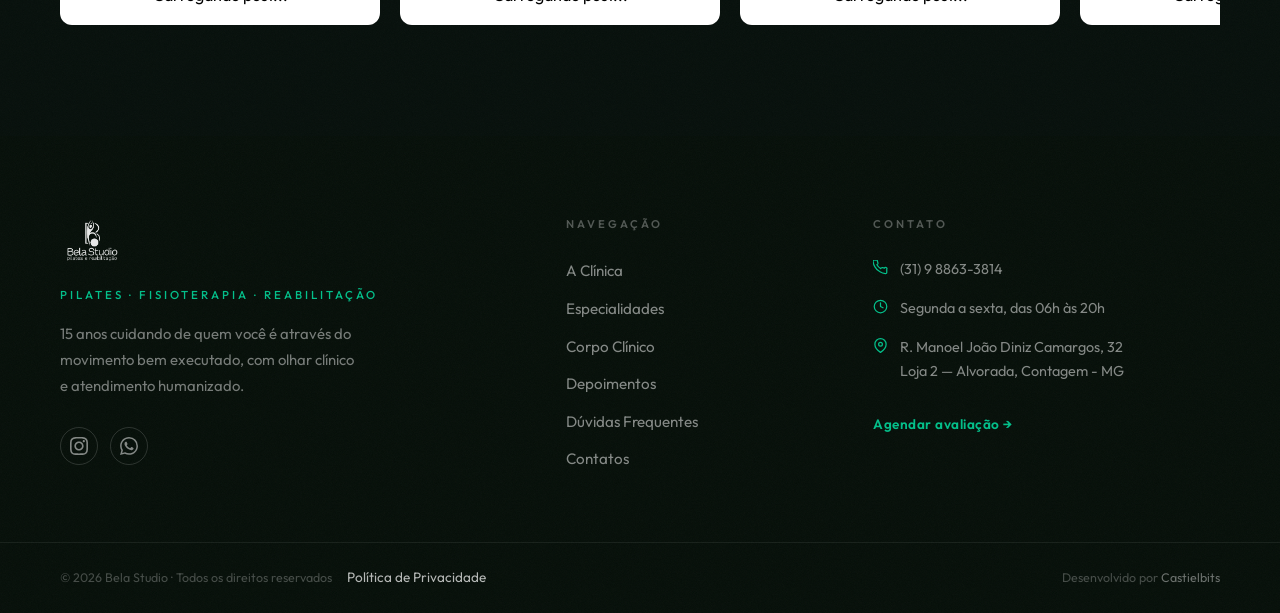
==== commit 6cd1a167: "fix: atualiza contador de avaliações Google de 11 para 74 (total real) Co-Authored-By: Claude Opus 4" ====
--- a/index.html
+++ b/index.html
@@ -47,7 +47,7 @@
 
     <header class="header" id="header">
         <div class="top-bar">
-            <span>★ 5.0 no Google · <span class="google-review-counter" data-target="11">11</span> avaliações · Há 15
+            <span>★ 5.0 no Google · <span class="google-review-counter" data-target="74">74</span> avaliações · Há 15
                 anos em Contagem</span>
         </div>
         <div class="container header-content">
@@ -93,7 +93,7 @@
                                     style="color:#4285F4">G</span><span style="color:#EA4335">o</span><span
                                     style="color:#FBBC05">o</span><span style="color:#4285F4">g</span><span
                                     style="color:#34A853">l</span><span style="color:#EA4335">e</span></span> &middot;
-                            <span class="google-review-counter" data-target="11">11</span> avaliações</span>
+                            <span class="google-review-counter" data-target="74">74</span> avaliações</span>
                     </div>
                     <h1 class="hero-title">Há 15 anos reduzindo dores através do movimento bem executado.</h1>
                     <p class="hero-subtitle">Fisioterapia, pilates e reabilitação em Contagem, com atendimento
@@ -147,7 +147,7 @@
                         <p class="stat-label">Especialidades</p>
                     </div>
                     <div class="stat-item fade-in">
-                        <div class="stat-value"><span class="stat-number" data-target="11">11</span><span
+                        <div class="stat-value"><span class="stat-number" data-target="74">74</span><span
                                 class="stat-suffix">+</span></div>
                         <p class="stat-label">Avaliações no Google</p>
                     </div>
@@ -422,7 +422,7 @@
                                 <span class="star">★</span><span class="star">★</span><span class="star">★</span><span
                                     class="star">★</span><span class="star">★</span>
                             </div>
-                            <div class="rrb-count"><span class="google-review-counter" data-target="11">11</span>
+                            <div class="rrb-count"><span class="google-review-counter" data-target="74">74</span>
                                 avaliações</div>
                         </div>
                         <div class="rrb-google">
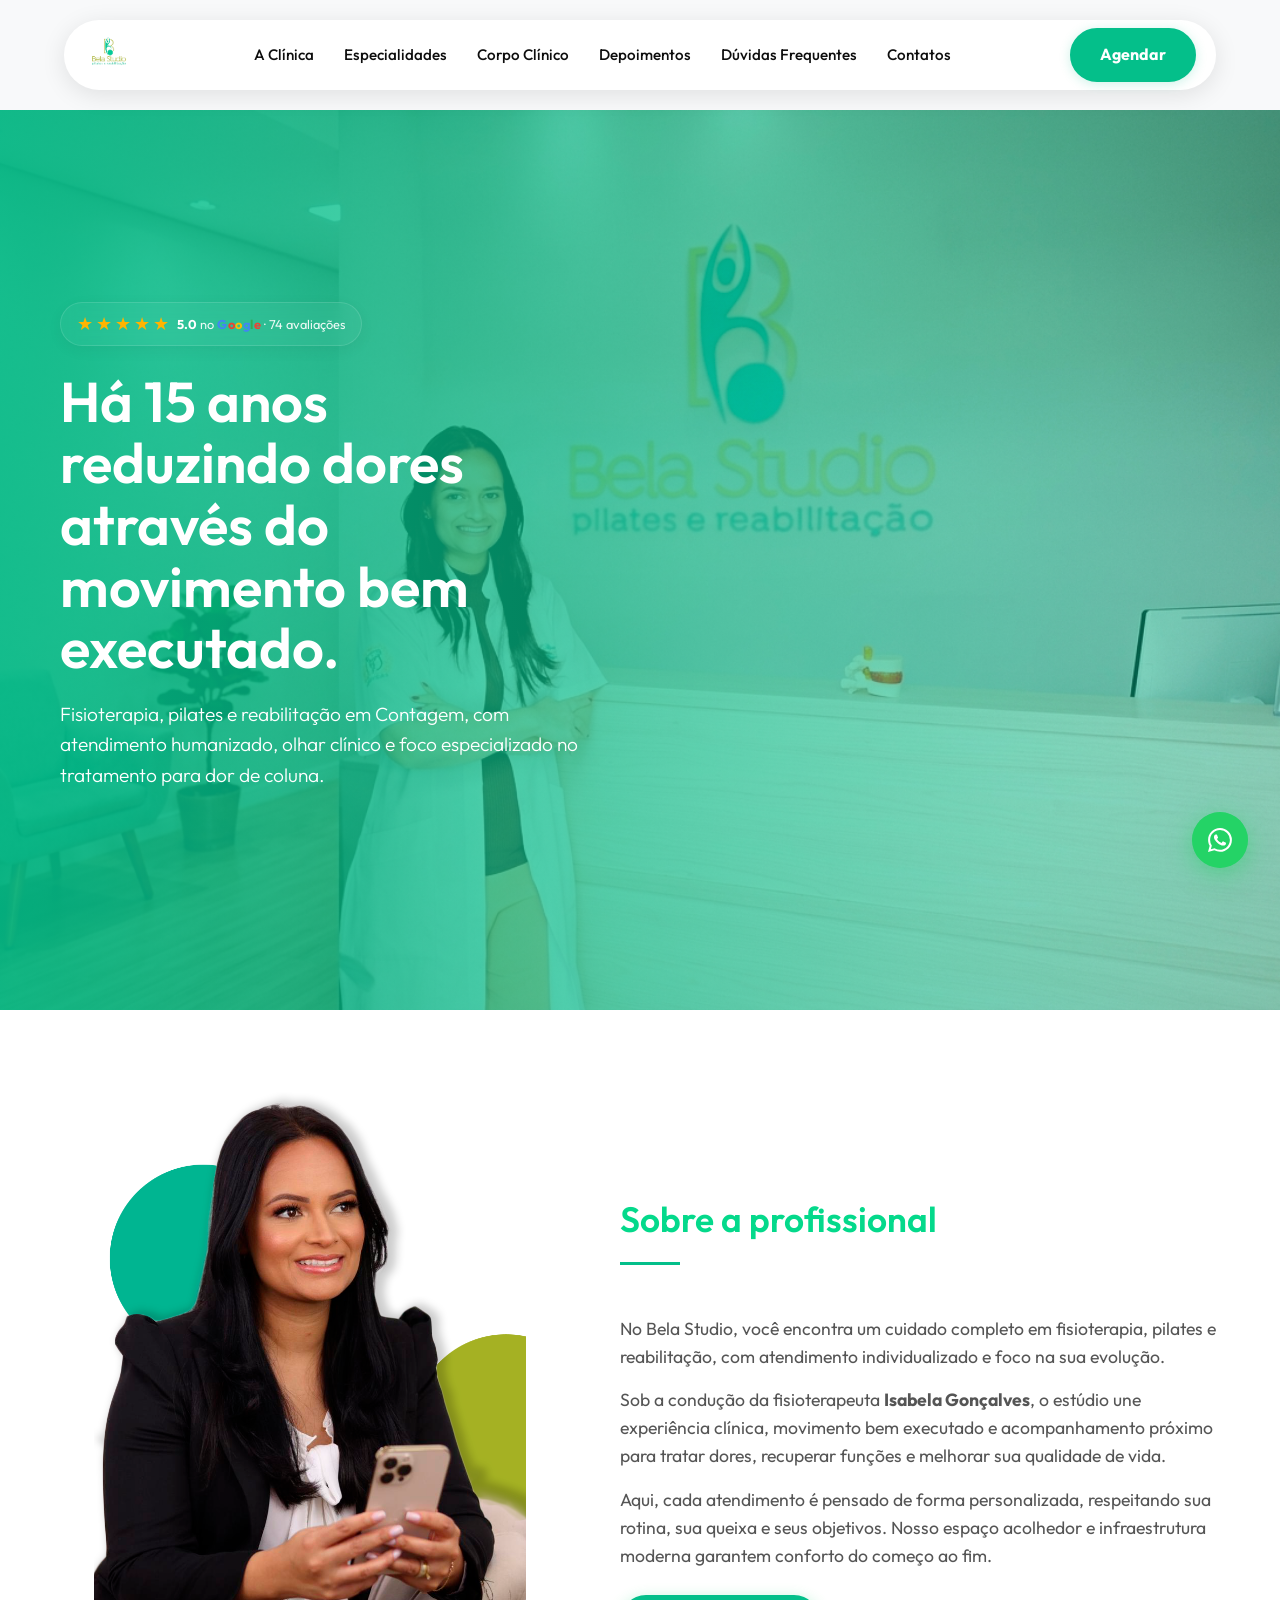
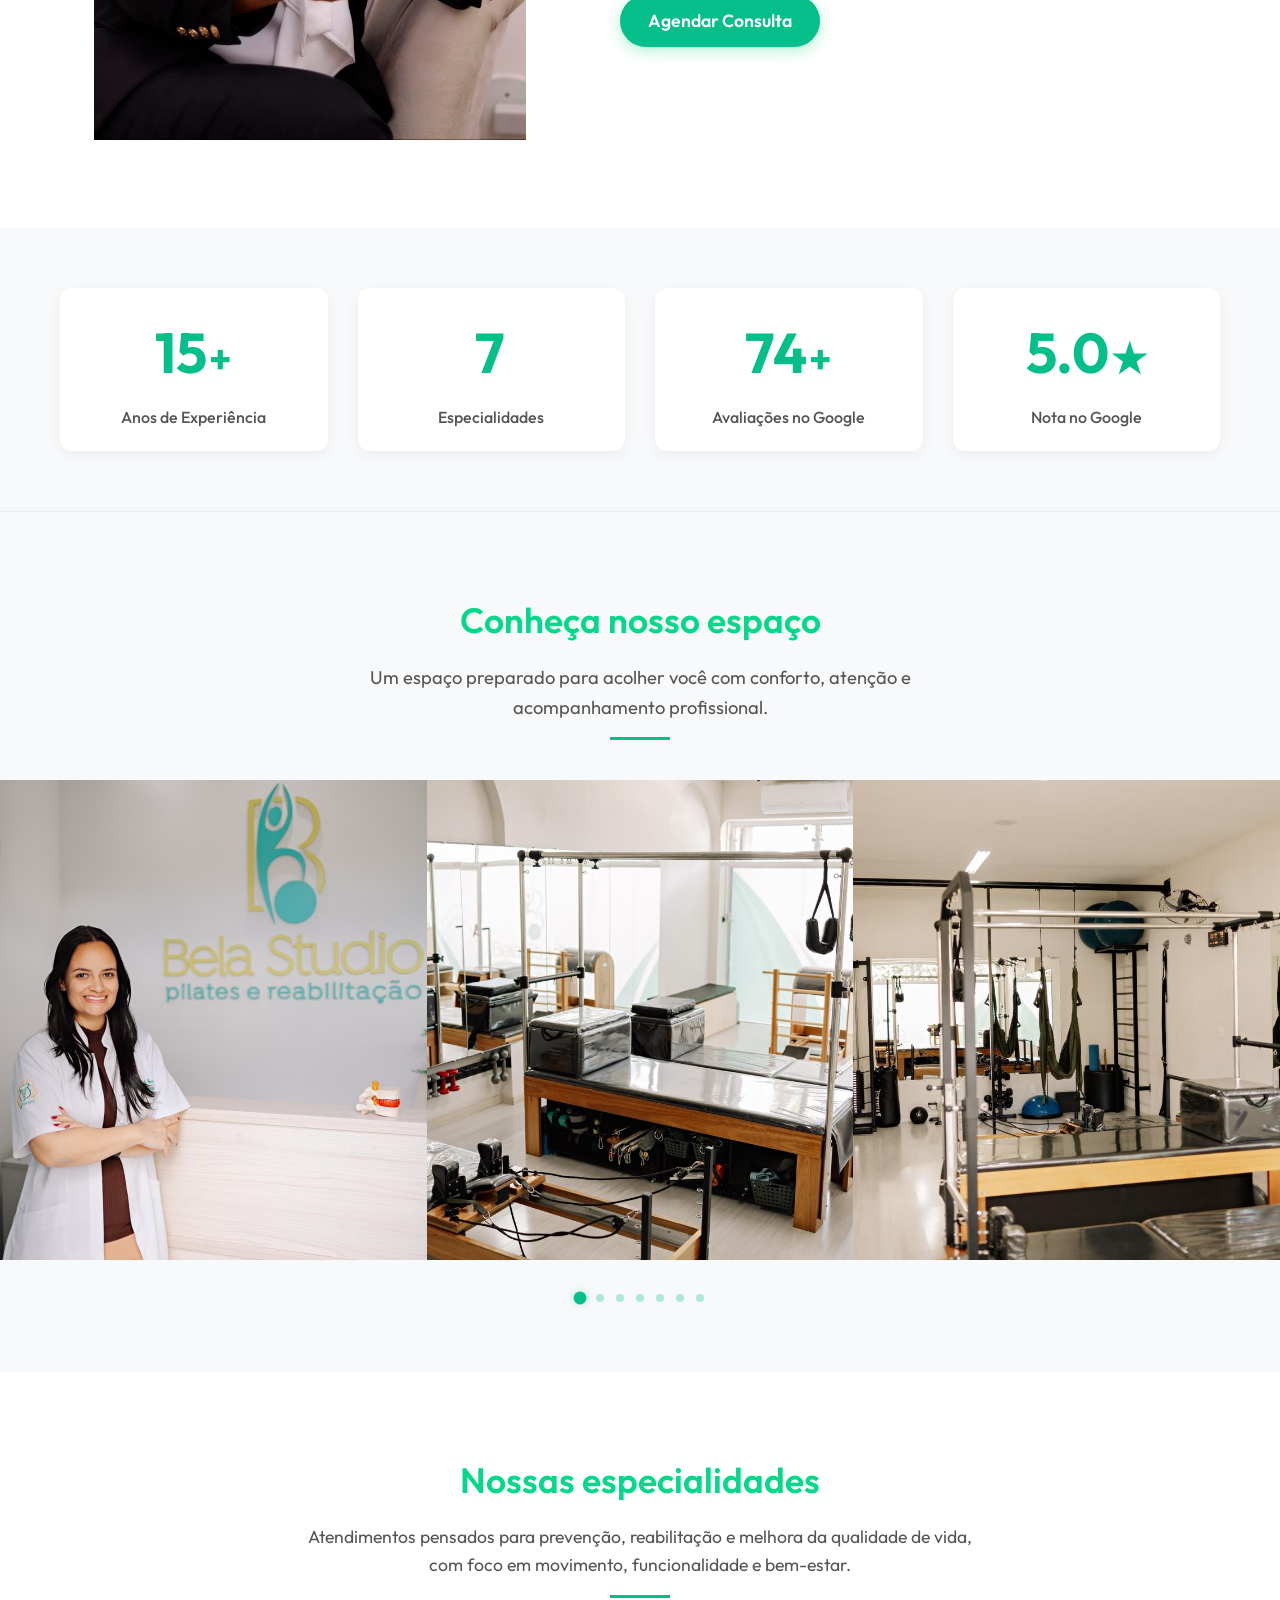
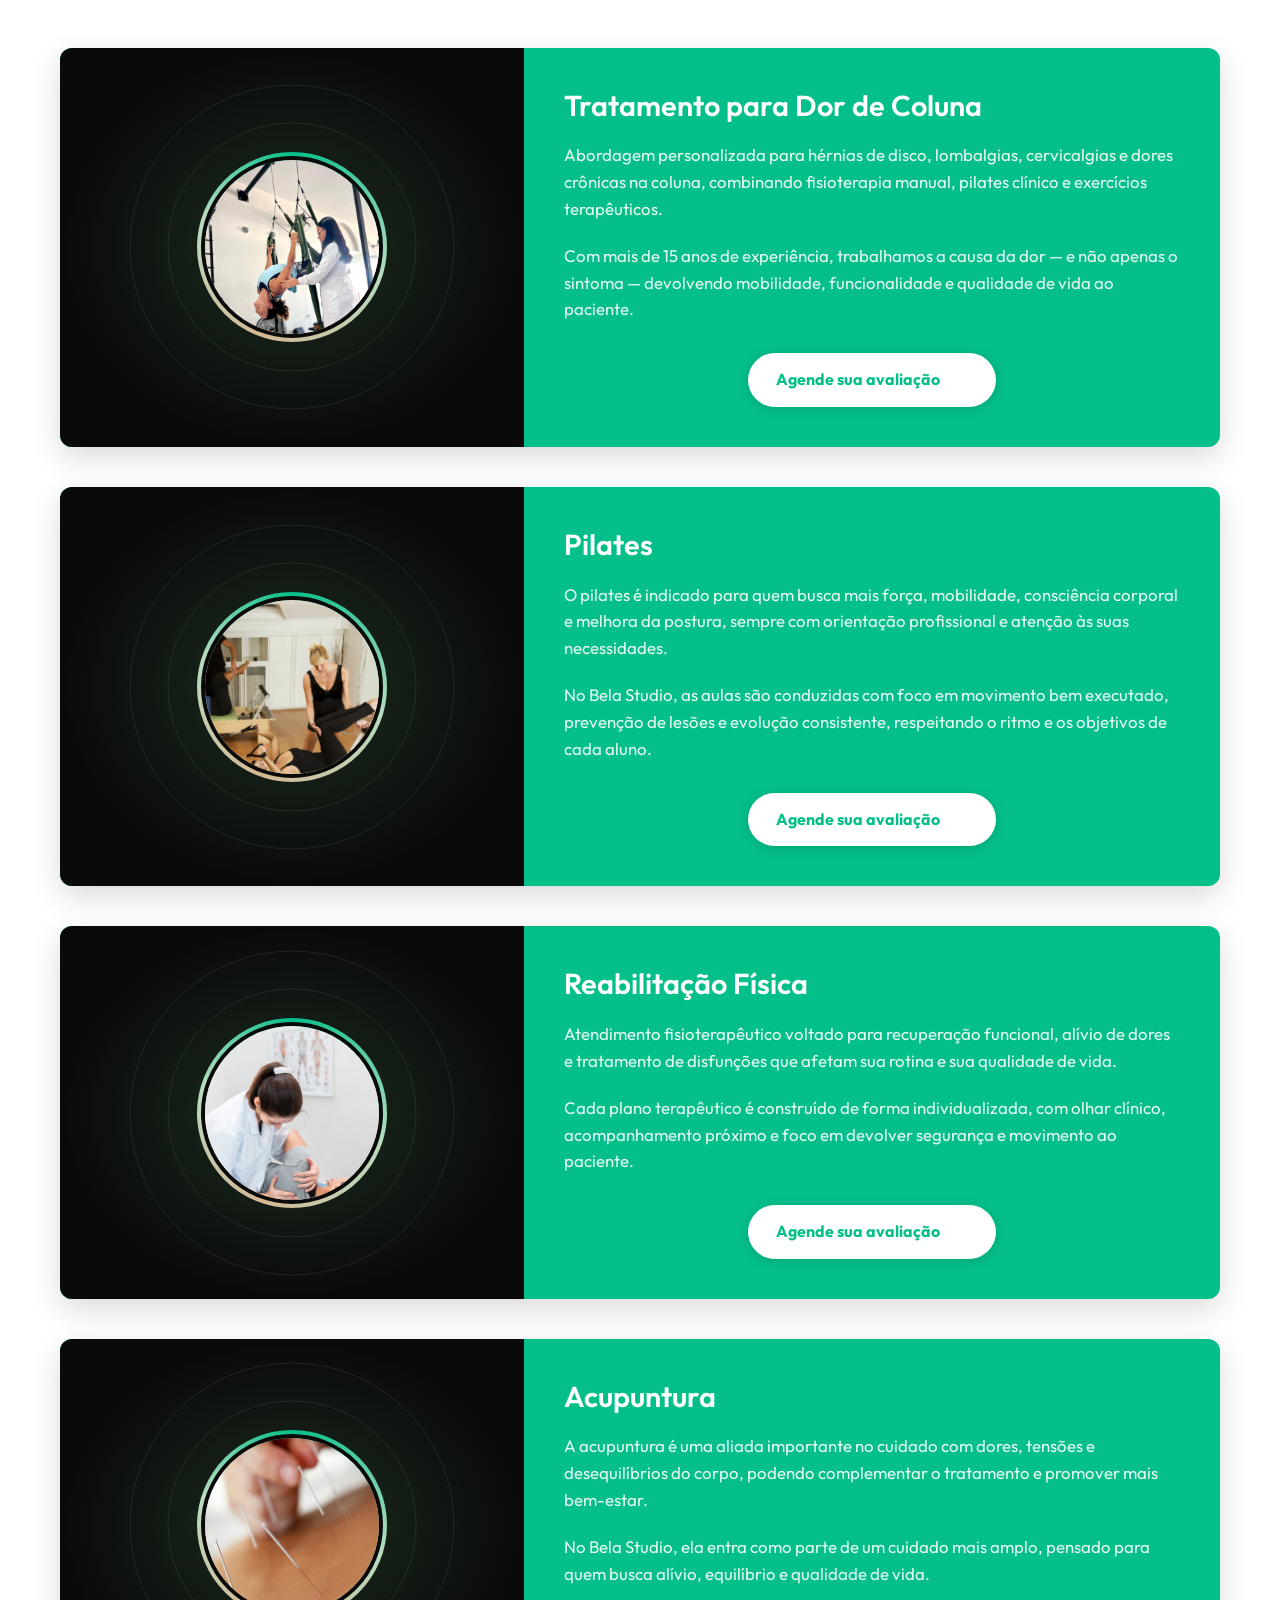
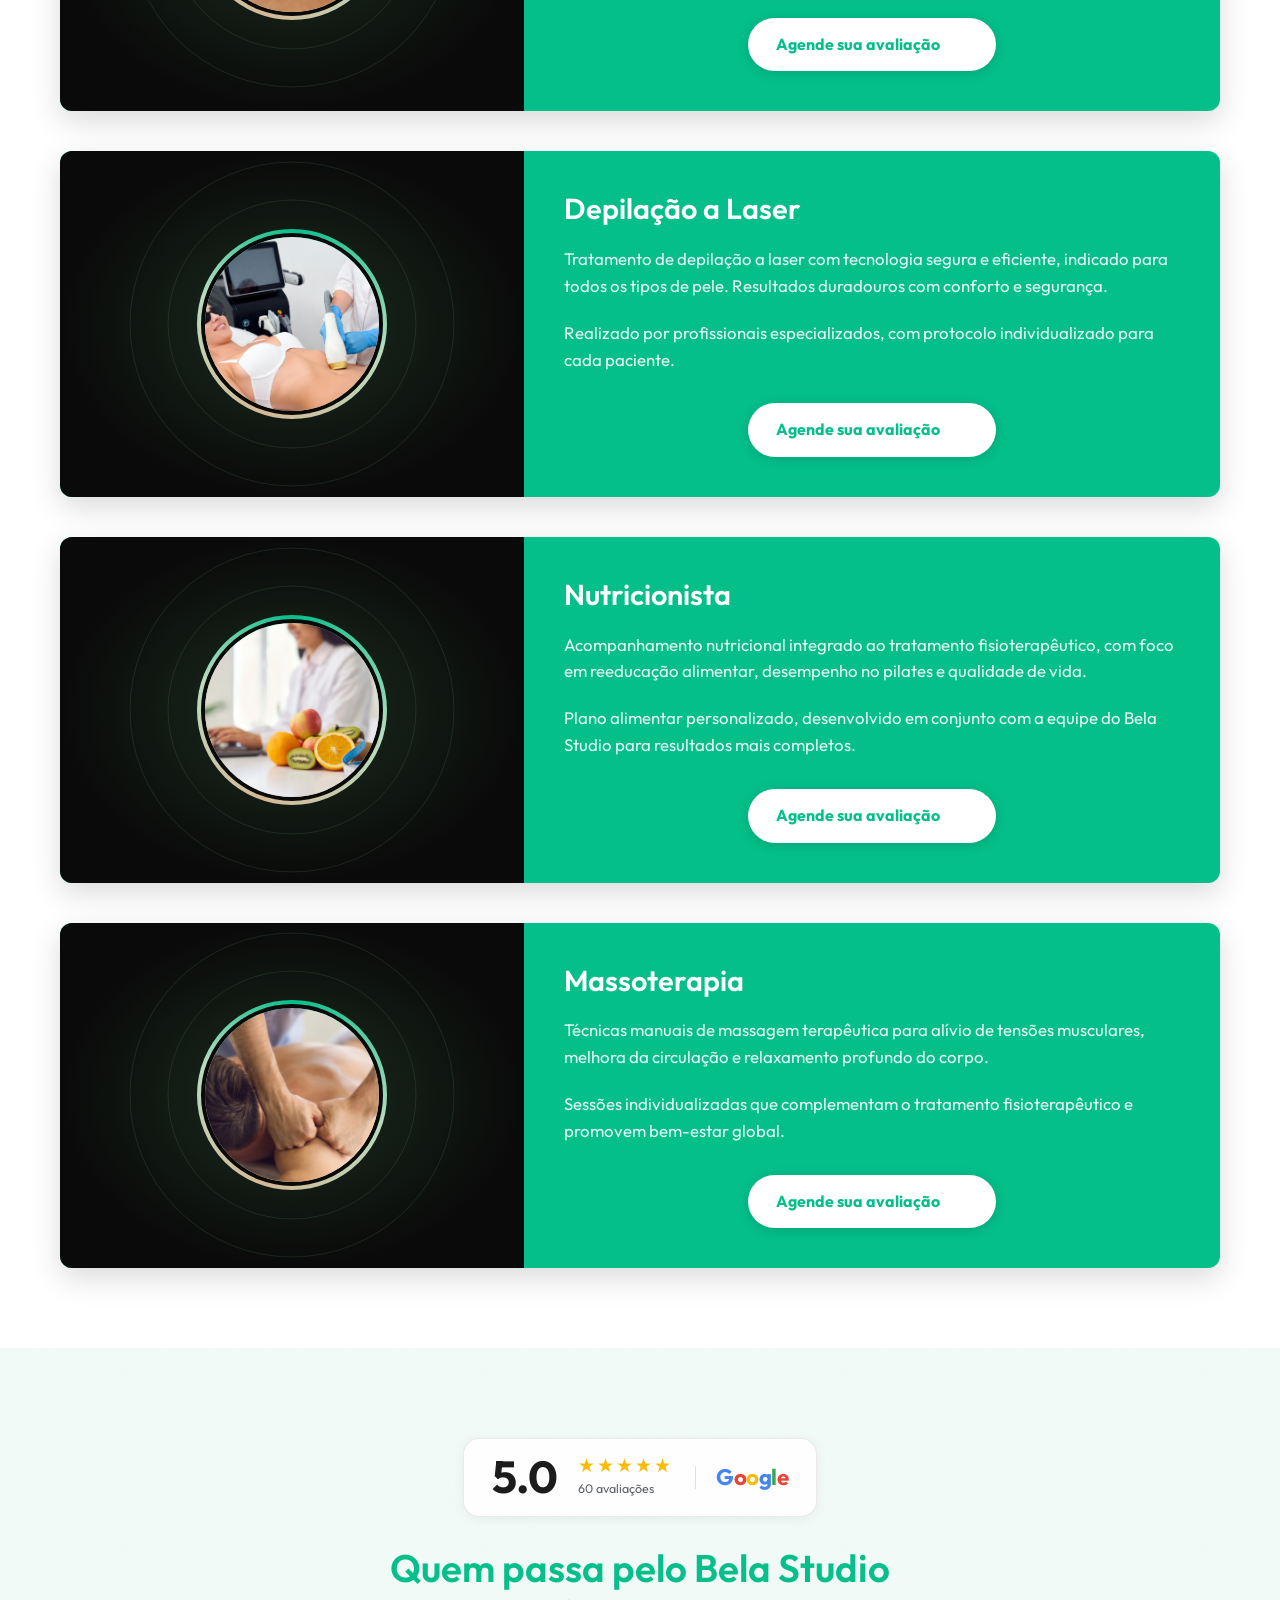
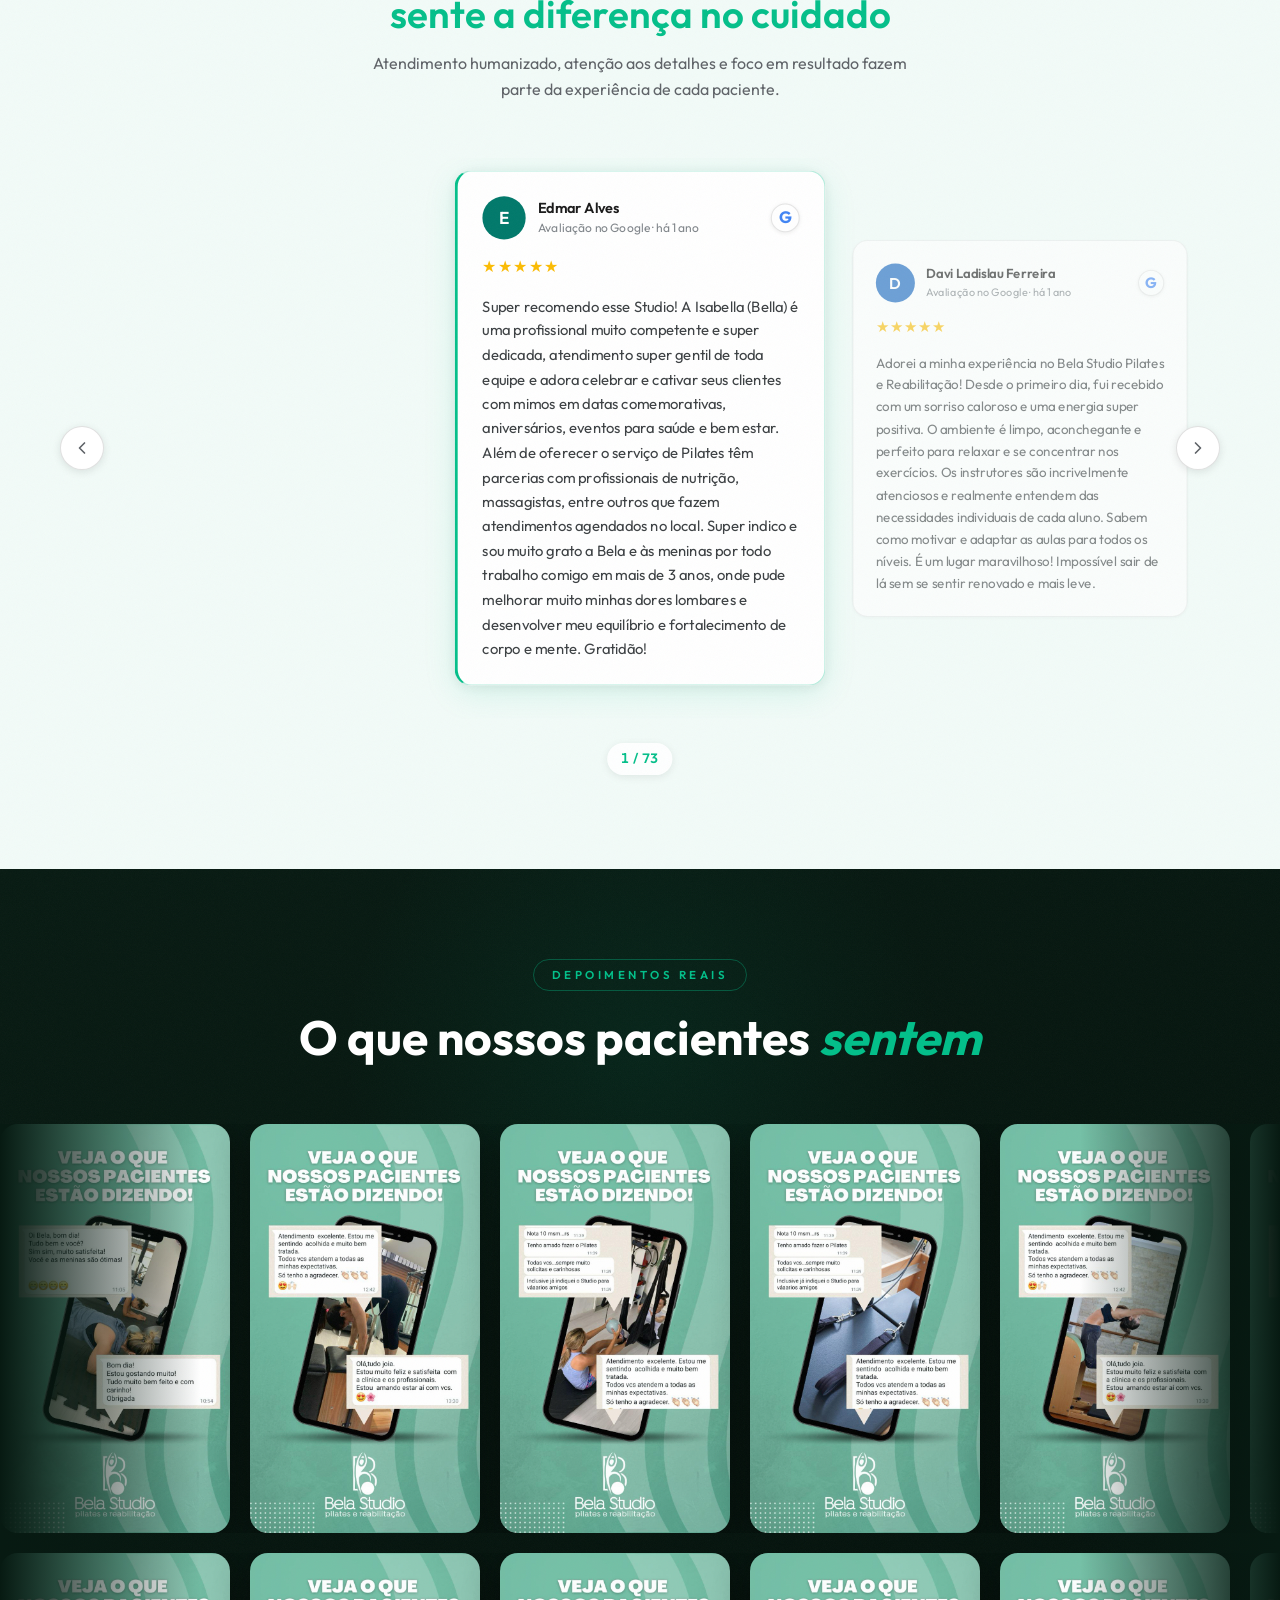
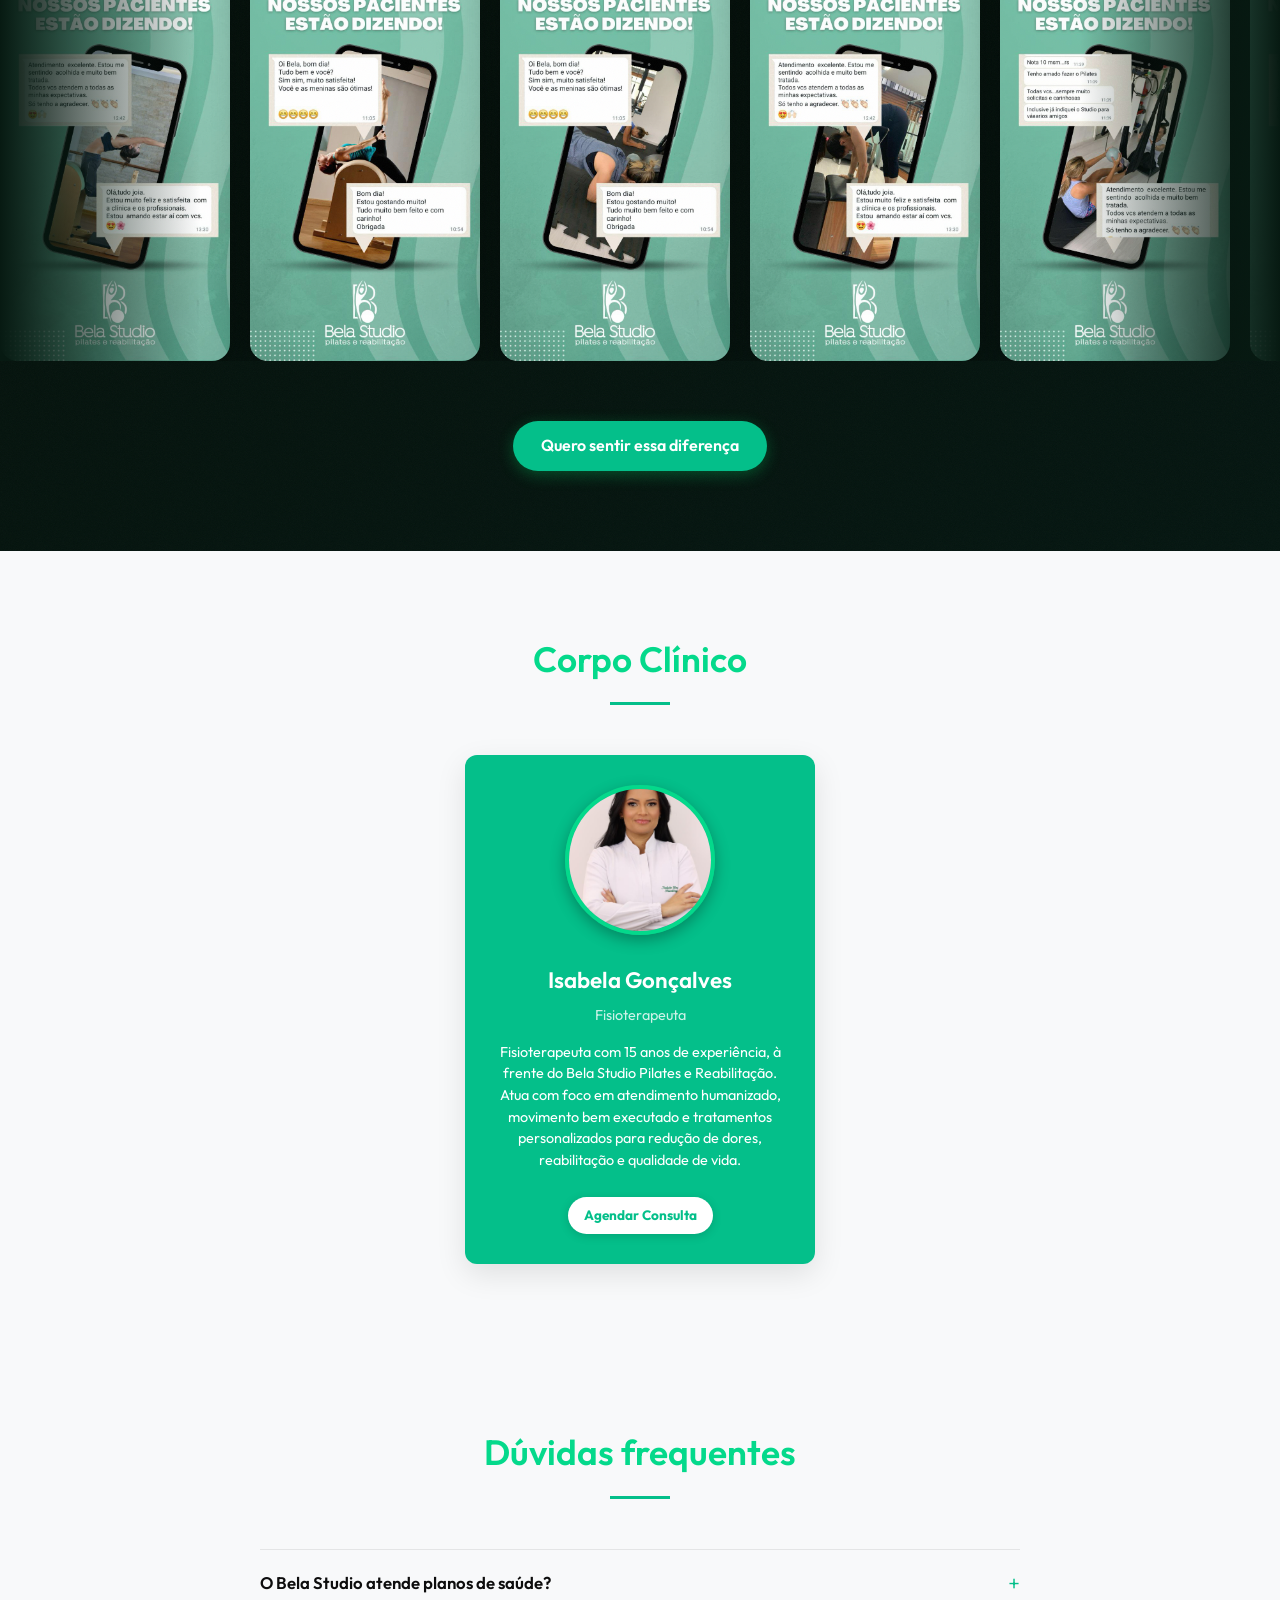
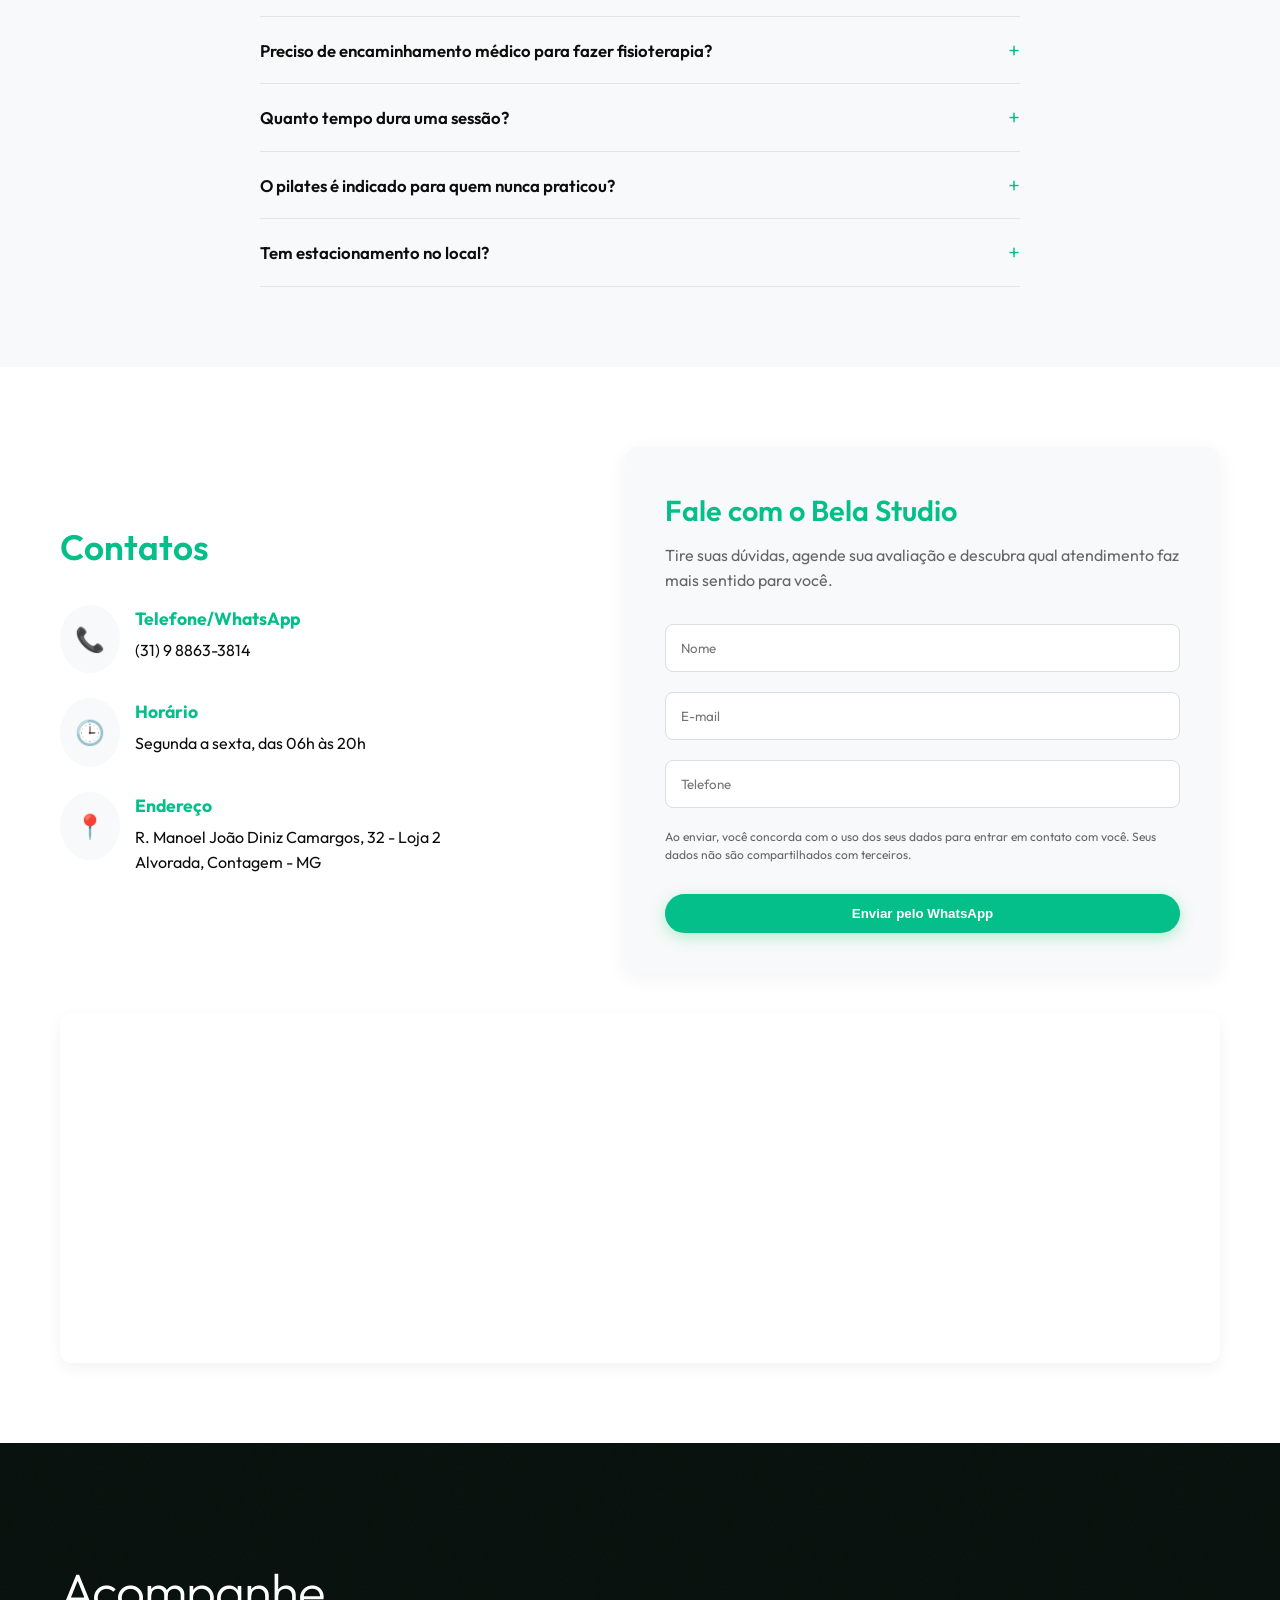
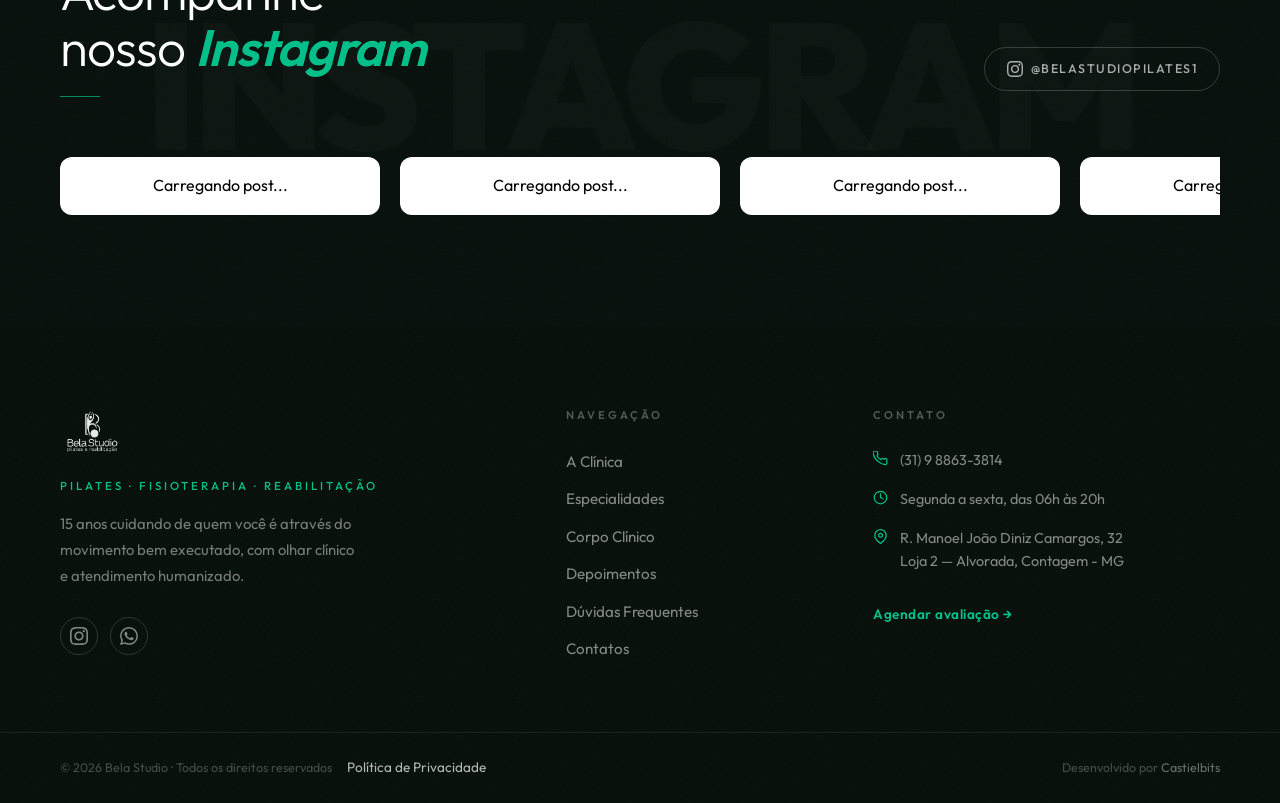
==== commit c77d96ab: "feat: adiciona todas as 73 avaliações reais do Google no carrossel - Cards renderizados dinamicament" ====
--- a/index.html
+++ b/index.html
@@ -436,174 +436,10 @@
                         da experiência de cada paciente.</p>
                 </div>
 
-                <!-- Carousel de cards -->
+                <!-- Carousel de cards (renderizado dinamicamente via script.js) -->
                 <div class="rc-carousel-root">
                     <div class="rc-stage" id="rcStage">
-                        <div class="rc-track" id="rcTrack">
-
-                            <div class="review-card">
-                                <div class="rc-header">
-                                    <div class="rc-avatar" style="background:#00796B;">E</div>
-                                    <div class="rc-info">
-                                        <strong>Edmar Alves</strong>
-                                        <span>Guia local · 198 avaliações</span>
-                                    </div>
-                                    <div class="rc-google-dot"><span
-                                            style="color:#4285F4;font-weight:700;font-size:1rem;">G</span></div>
-                                </div>
-                                <div class="rc-stars">★★★★★</div>
-                                <p class="rc-text">Super recomendo esse Studio! A Isabella (Bella) é uma profissional
-                                    muito competente e super dedicada, atendimento super gentil de toda equipe e adora
-                                    celebrar e cativar seus clientes com mimos em datas comemorativas, aniversários,
-                                    eventos…</p>
-                            </div>
-
-                            <div class="review-card">
-                                <div class="rc-header">
-                                    <div class="rc-avatar" style="background:#1565C0;">F</div>
-                                    <div class="rc-info">
-                                        <strong>Felipe Pedrosa</strong>
-                                        <span>9 avaliações</span>
-                                    </div>
-                                    <div class="rc-google-dot"><span
-                                            style="color:#4285F4;font-weight:700;font-size:1rem;">G</span></div>
-                                </div>
-                                <div class="rc-stars">★★★★★</div>
-                                <p class="rc-text">Doze meses. Esse é o tempo em que estou sendo assistido pelo Espaço
-                                    Bela Studio e Pilates. Premiado com duas hérnias de disco, a atividade é um remédio
-                                    que eu não deixo de usar. No estúdio, com ótimas profissionais, esse remédio deixou
-                                    de ser amargo para se tornar prazeroso. Obrigado, equipe!</p>
-                            </div>
-
-                            <div class="review-card">
-                                <div class="rc-header">
-                                    <div class="rc-avatar" style="background:#6A1B9A;">J</div>
-                                    <div class="rc-info">
-                                        <strong>Jessica de Oliveira</strong>
-                                        <span>Guia local · 18 avaliações</span>
-                                    </div>
-                                    <div class="rc-google-dot"><span
-                                            style="color:#4285F4;font-weight:700;font-size:1rem;">G</span></div>
-                                </div>
-                                <div class="rc-stars">★★★★★</div>
-                                <p class="rc-text">Bela e Mariana são profissionais excelentes, atenciosas e que
-                                    estimulam a gente a dar nosso melhor, sempre com muita segurança. Já fiz pilates em
-                                    muitos lugares e cidades diferentes e, sem dúvida, tem sido minha melhor experiência
-                                    até hoje. Super recomendo!</p>
-                            </div>
-
-                            <div class="review-card">
-                                <div class="rc-header">
-                                    <div class="rc-avatar" style="background:#E65100;">J</div>
-                                    <div class="rc-info">
-                                        <strong>Juliane Rezende</strong>
-                                        <span>1 avaliação</span>
-                                    </div>
-                                    <div class="rc-google-dot"><span
-                                            style="color:#4285F4;font-weight:700;font-size:1rem;">G</span></div>
-                                </div>
-                                <div class="rc-stars">★★★★★</div>
-                                <p class="rc-text">Excelente ambiente, com profissionais maravilhosos! Cliente há mais
-                                    de 5 anos, fiz o melhor investimento da minha vida, só tenho gratidão pelo
-                                    atendimento, amizade, gentileza e atenção!</p>
-                            </div>
-
-                            <div class="review-card">
-                                <div class="rc-header">
-                                    <div class="rc-avatar" style="background:#2E7D32;">J</div>
-                                    <div class="rc-info">
-                                        <strong>João Guimarães</strong>
-                                        <span>5 avaliações</span>
-                                    </div>
-                                    <div class="rc-google-dot"><span
-                                            style="color:#4285F4;font-weight:700;font-size:1rem;">G</span></div>
-                                </div>
-                                <div class="rc-stars">★★★★★</div>
-                                <p class="rc-text">Bem impressionado nestes quase dois meses que pratico pilates na Bela
-                                    Studio. Muito profissionalismo e comprometimento de toda equipe. Agradeço a Isabela,
-                                    Fernanda, Ana e Bruna pelo carinho e dedicação.</p>
-                            </div>
-
-                            <div class="review-card">
-                                <div class="rc-header">
-                                    <div class="rc-avatar" style="background:#C2185B;">F</div>
-                                    <div class="rc-info">
-                                        <strong>Flaviana Coelho</strong>
-                                        <span>Guia local · 17 avaliações</span>
-                                    </div>
-                                    <div class="rc-google-dot"><span
-                                            style="color:#4285F4;font-weight:700;font-size:1rem;">G</span></div>
-                                </div>
-                                <div class="rc-stars">★★★★★</div>
-                                <p class="rc-text">Experiência incrível! Profissionais competentes, atenciosas e com
-                                    escuta ativa! Minha família e eu temos muito a agradecer pela dedicação, empenho e
-                                    disposição para com todas nós! Muito obrigada e em especial a você Bela, gratidão! ❤
-                                </p>
-                            </div>
-
-                            <div class="review-card">
-                                <div class="rc-header">
-                                    <div class="rc-avatar" style="background:#00838F;">C</div>
-                                    <div class="rc-info">
-                                        <strong>Cristiana Pôssas</strong>
-                                        <span>Guia local · 56 avaliações</span>
-                                    </div>
-                                    <div class="rc-google-dot"><span
-                                            style="color:#4285F4;font-weight:700;font-size:1rem;">G</span></div>
-                                </div>
-                                <div class="rc-stars">★★★★★</div>
-                                <p class="rc-text">O Studio Bela é ótimo! Amo o atendimento das fisioterapeutas! O
-                                    cuidado e a competência são suas marcas registradas. Super recomendo! A
-                                    nutricionista Aline também é maravilhosa! Muito atenciosa e sempre disposta a nos
-                                    ajudar.</p>
-                            </div>
-
-                            <div class="review-card">
-                                <div class="rc-header">
-                                    <div class="rc-avatar" style="background:#4E342E;">C</div>
-                                    <div class="rc-info">
-                                        <strong>Carolina Mendes Bittencourt</strong>
-                                        <span>Avaliação no Google</span>
-                                    </div>
-                                    <div class="rc-google-dot"><span
-                                            style="color:#4285F4;font-weight:700;font-size:1rem;">G</span></div>
-                                </div>
-                                <div class="rc-stars">★★★★★</div>
-                                <p class="rc-text">Excelente! Profissionais maravilhosos, atenciosos e muito
-                                    competentes. O estúdio é impecável, limpo e super aconchegante.</p>
-                            </div>
-
-                            <div class="review-card">
-                                <div class="rc-header">
-                                    <div class="rc-avatar" style="background:#4527A0;">I</div>
-                                    <div class="rc-info">
-                                        <strong>Igor Hespanha</strong>
-                                        <span>Guia local · 41 avaliações</span>
-                                    </div>
-                                    <div class="rc-google-dot"><span
-                                            style="color:#4285F4;font-weight:700;font-size:1rem;">G</span></div>
-                                </div>
-                                <div class="rc-stars">★★★★★</div>
-                                <p class="rc-text">Que atendimento brilhante, pessoas certas no lugar certo,
-                                    completamente imprescindível e perfeito, com preço justo.</p>
-                            </div>
-
-                            <div class="review-card">
-                                <div class="rc-header">
-                                    <div class="rc-avatar" style="background:#B71C1C;">B</div>
-                                    <div class="rc-info">
-                                        <strong>Bruna Ferreira</strong>
-                                        <span>6 avaliações</span>
-                                    </div>
-                                    <div class="rc-google-dot"><span
-                                            style="color:#4285F4;font-weight:700;font-size:1rem;">G</span></div>
-                                </div>
-                                <div class="rc-stars">★★★★★</div>
-                                <p class="rc-text">A melhor clínica de fisioterapia e pilates de Contagem, excelência na
-                                    estrutura e no atendimento, super indico!</p>
-                            </div>
-
-                        </div><!-- /.rc-track -->
+                        <div class="rc-track" id="rcTrack"></div>
                     </div><!-- /.rc-stage -->
 
                     <!-- Setas -->
@@ -620,19 +456,8 @@
                         </svg>
                     </button>
 
-                    <!-- Dots -->
-                    <div class="rc-dots" id="rcDots">
-                        <button class="rc-dot" aria-label="Avaliação 1"></button>
-                        <button class="rc-dot" aria-label="Avaliação 2"></button>
-                        <button class="rc-dot" aria-label="Avaliação 3"></button>
-                        <button class="rc-dot" aria-label="Avaliação 4"></button>
-                        <button class="rc-dot" aria-label="Avaliação 5"></button>
-                        <button class="rc-dot" aria-label="Avaliação 6"></button>
-                        <button class="rc-dot" aria-label="Avaliação 7"></button>
-                        <button class="rc-dot" aria-label="Avaliação 8"></button>
-                        <button class="rc-dot" aria-label="Avaliação 9"></button>
-                        <button class="rc-dot" aria-label="Avaliação 10"></button>
-                    </div>
+                    <!-- Indicador numérico -->
+                    <div class="rc-counter" id="rcCounter" aria-live="polite">1 / 73</div>
 
                 </div><!-- /.rc-carousel-root -->
             </div>
--- a/styles.css
+++ b/styles.css
@@ -1293,32 +1293,28 @@
 .rc-arrow-prev:hover { transform: translateY(calc(-50% - 20px)) translateX(-2px); }
 .rc-arrow-next:hover { transform: translateY(calc(-50% - 20px)) translateX(2px); }
 
-/* ── Dots ── */
-.rc-dots {
+/* ── Indicador numérico ── */
+.rc-counter {
     position: absolute;
-    bottom: 8px;
+    bottom: 4px;
     left: 50%;
     transform: translateX(-50%);
-    display: flex;
-    gap: 8px;
-    align-items: center;
-}
-
-.rc-dot {
-    width: 8px;
-    height: 8px;
-    border-radius: 50%;
-    background: rgba(0,0,0,0.15);
-    border: none;
-    cursor: pointer;
-    transition: background 0.3s ease, width 0.35s cubic-bezier(0.4, 0, 0.2, 1), border-radius 0.35s ease;
-    padding: 0;
-}
-
-.rc-dot.active {
-    width: 28px;
-    border-radius: 4px;
-    background: var(--primary-color);
+    font-size: 0.85rem;
+    font-weight: 600;
+    color: var(--dark-green);
+    background: rgba(255, 255, 255, 0.92);
+    padding: 5px 14px;
+    border-radius: 999px;
+    letter-spacing: 0.4px;
+    box-shadow: 0 2px 8px rgba(0, 0, 0, 0.08);
+    pointer-events: none;
+    user-select: none;
+    font-variant-numeric: tabular-nums;
+}
+
+.rc-text-empty {
+    font-style: italic;
+    color: #888;
 }
 
 @media (max-width: 560px) {
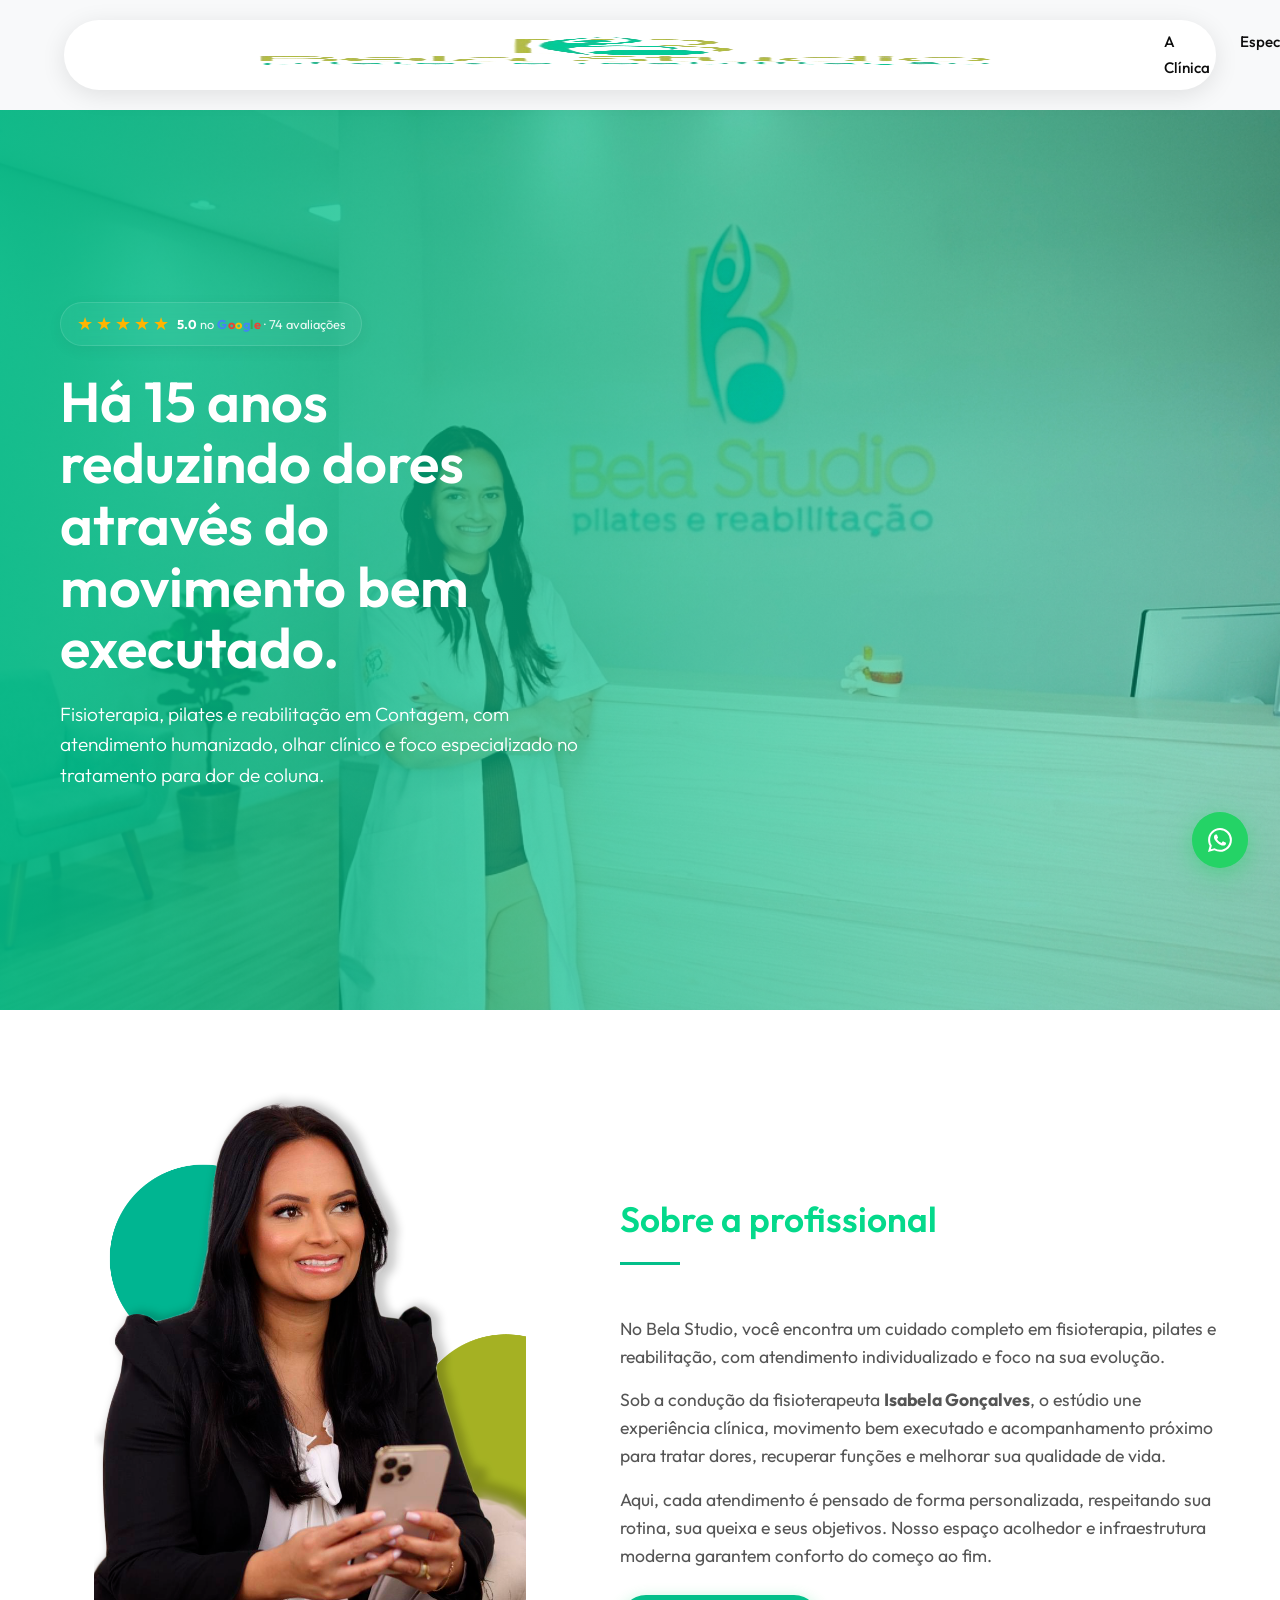
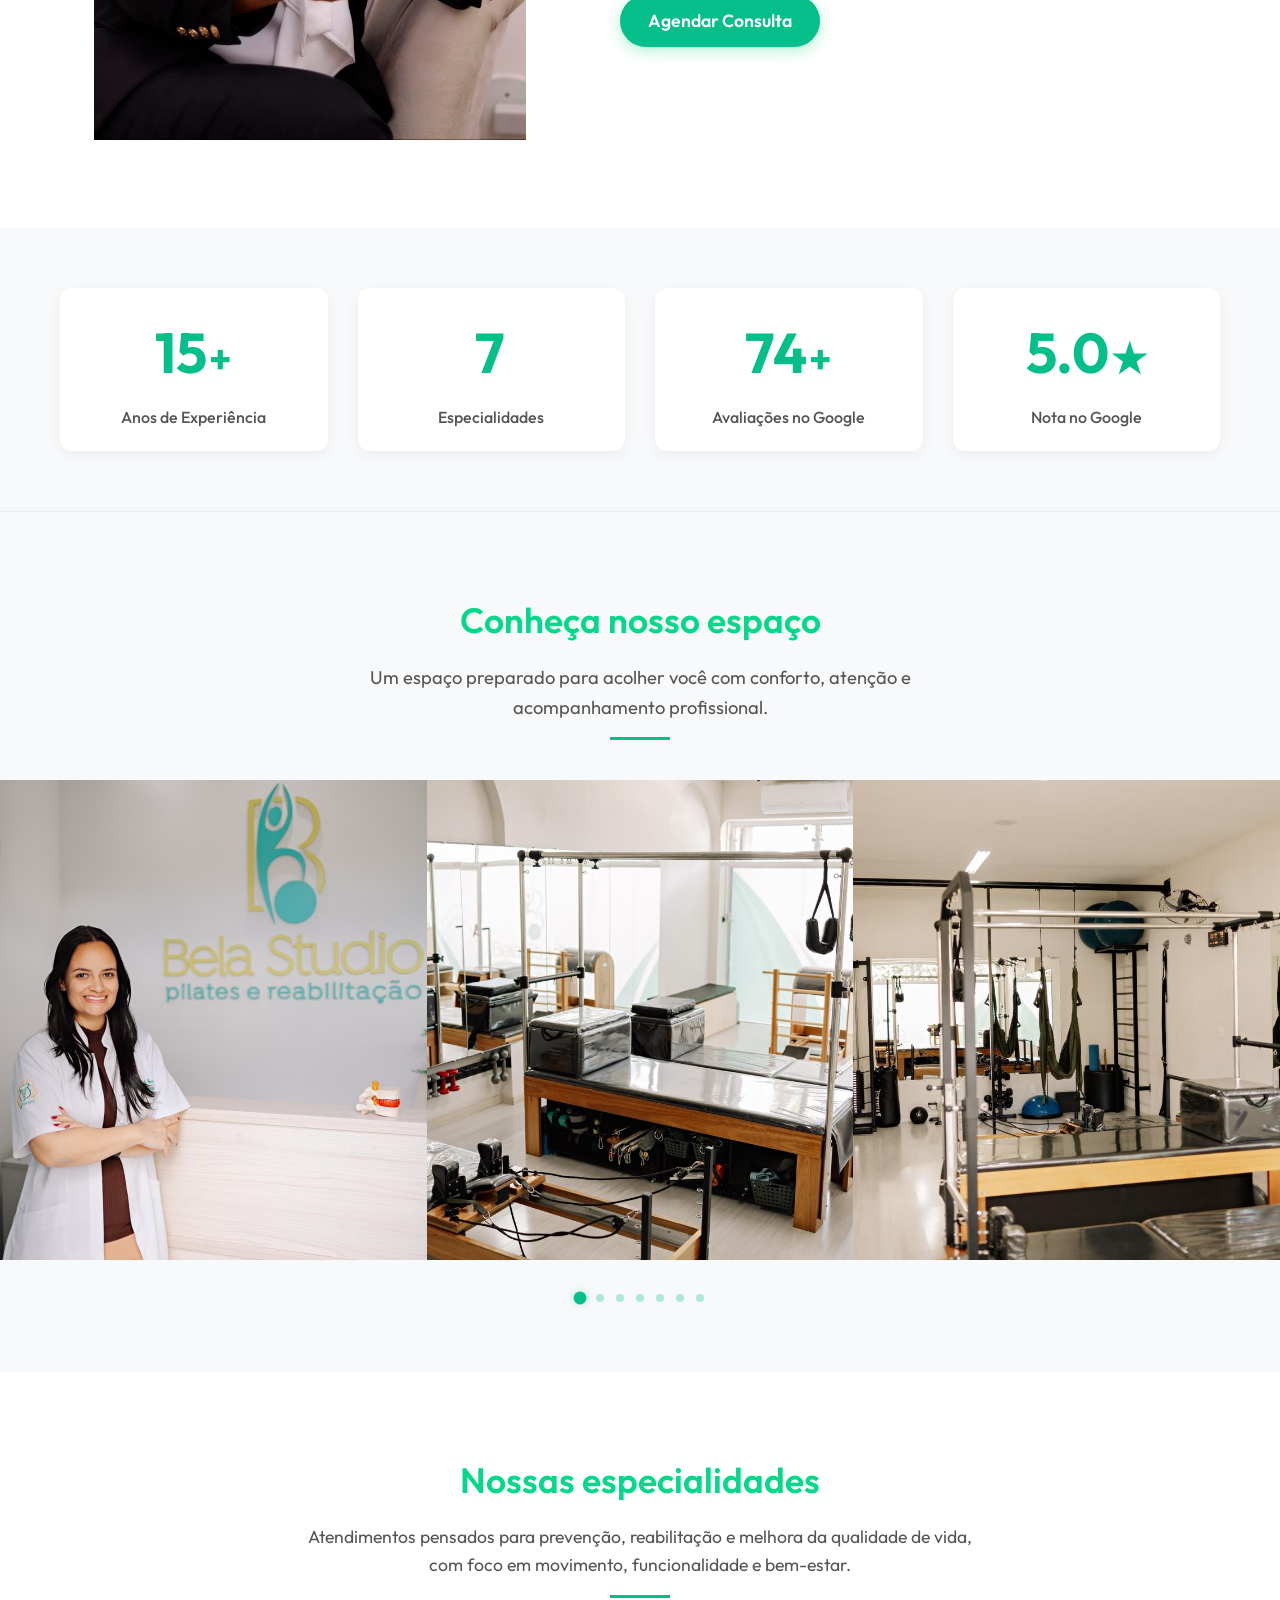
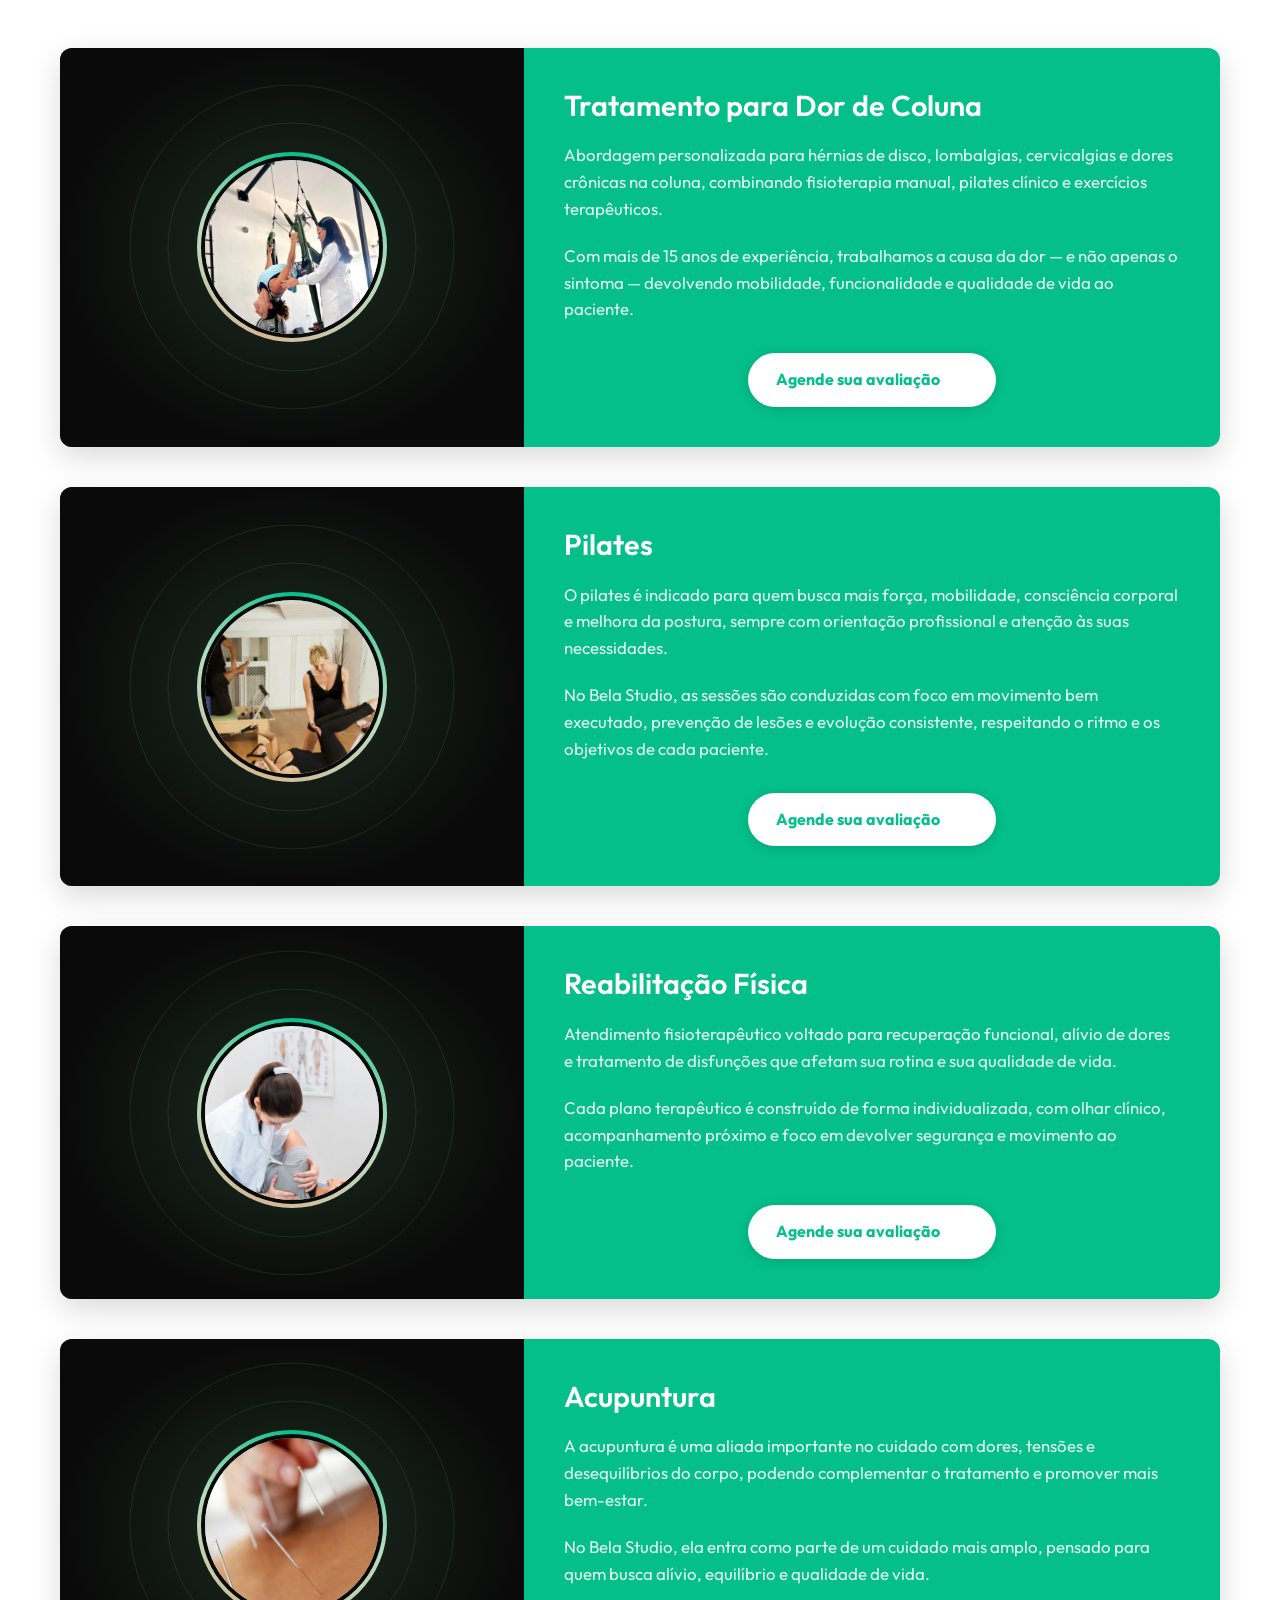
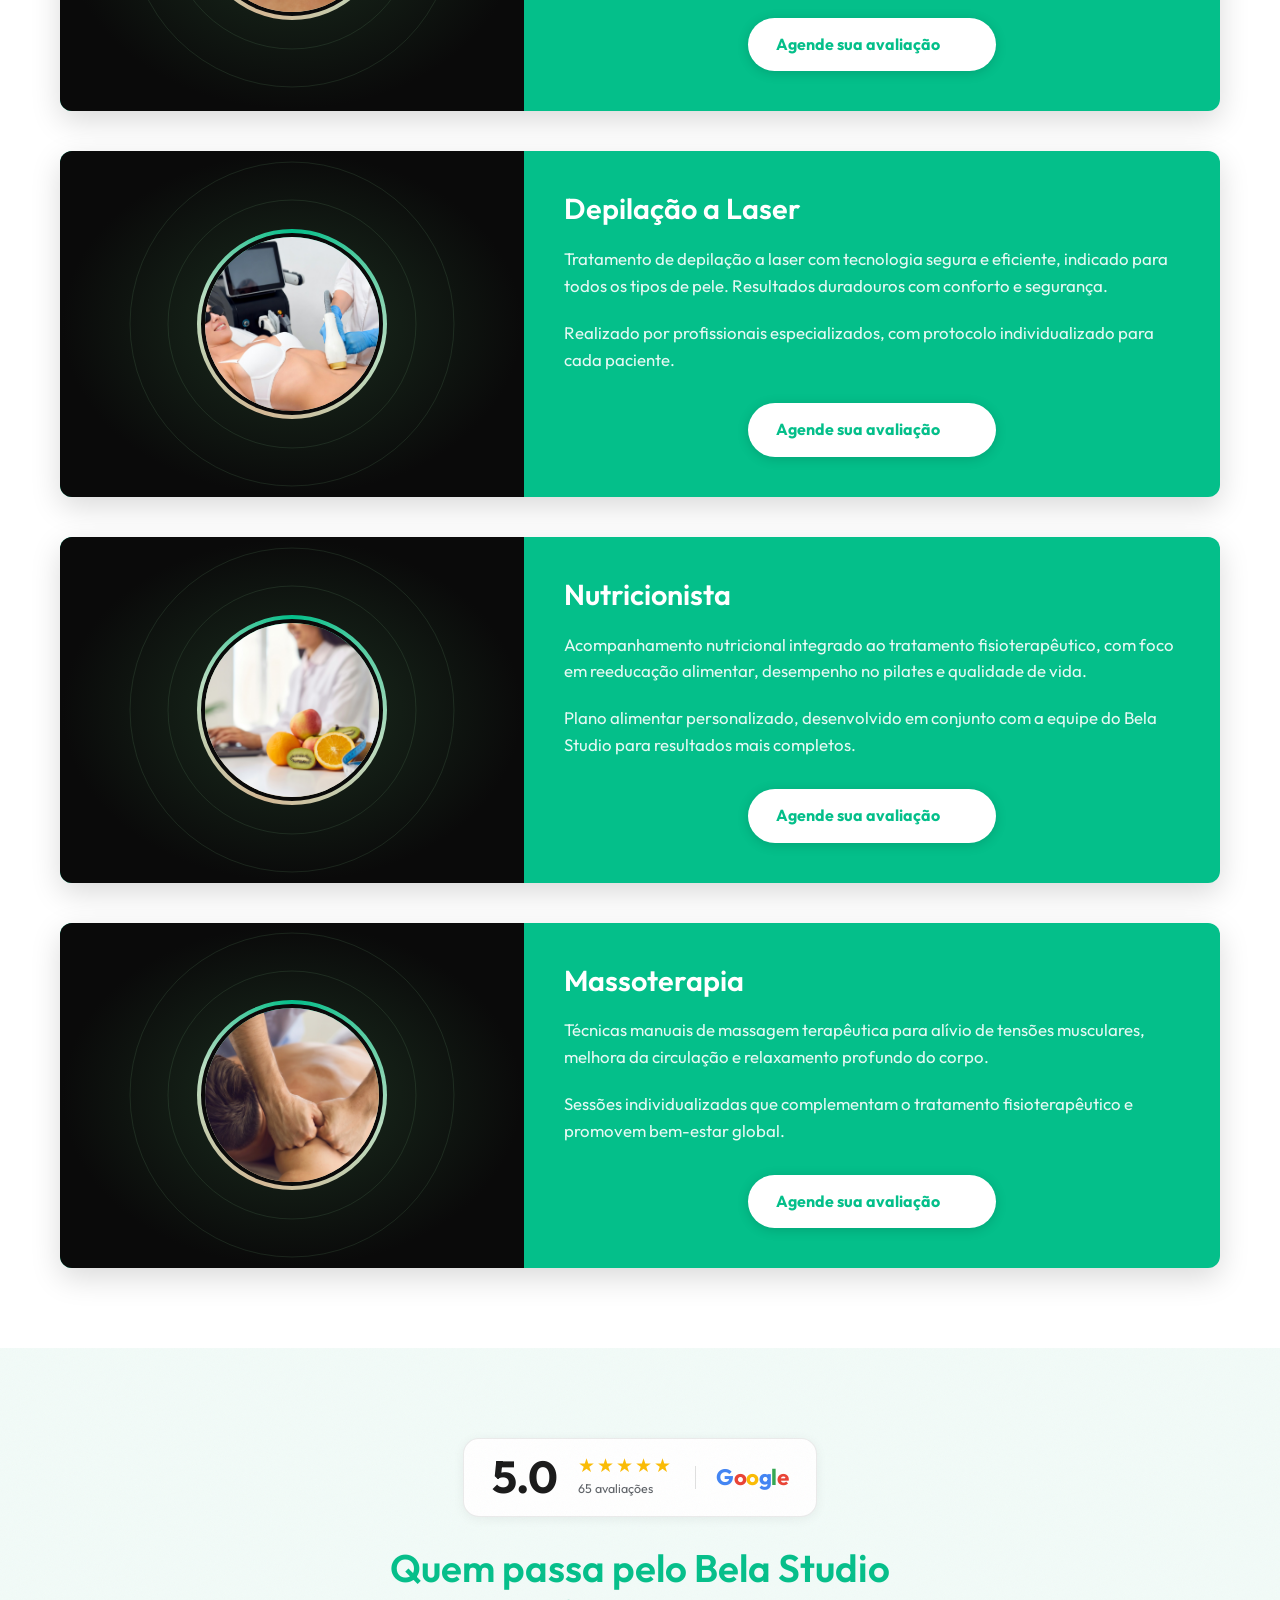
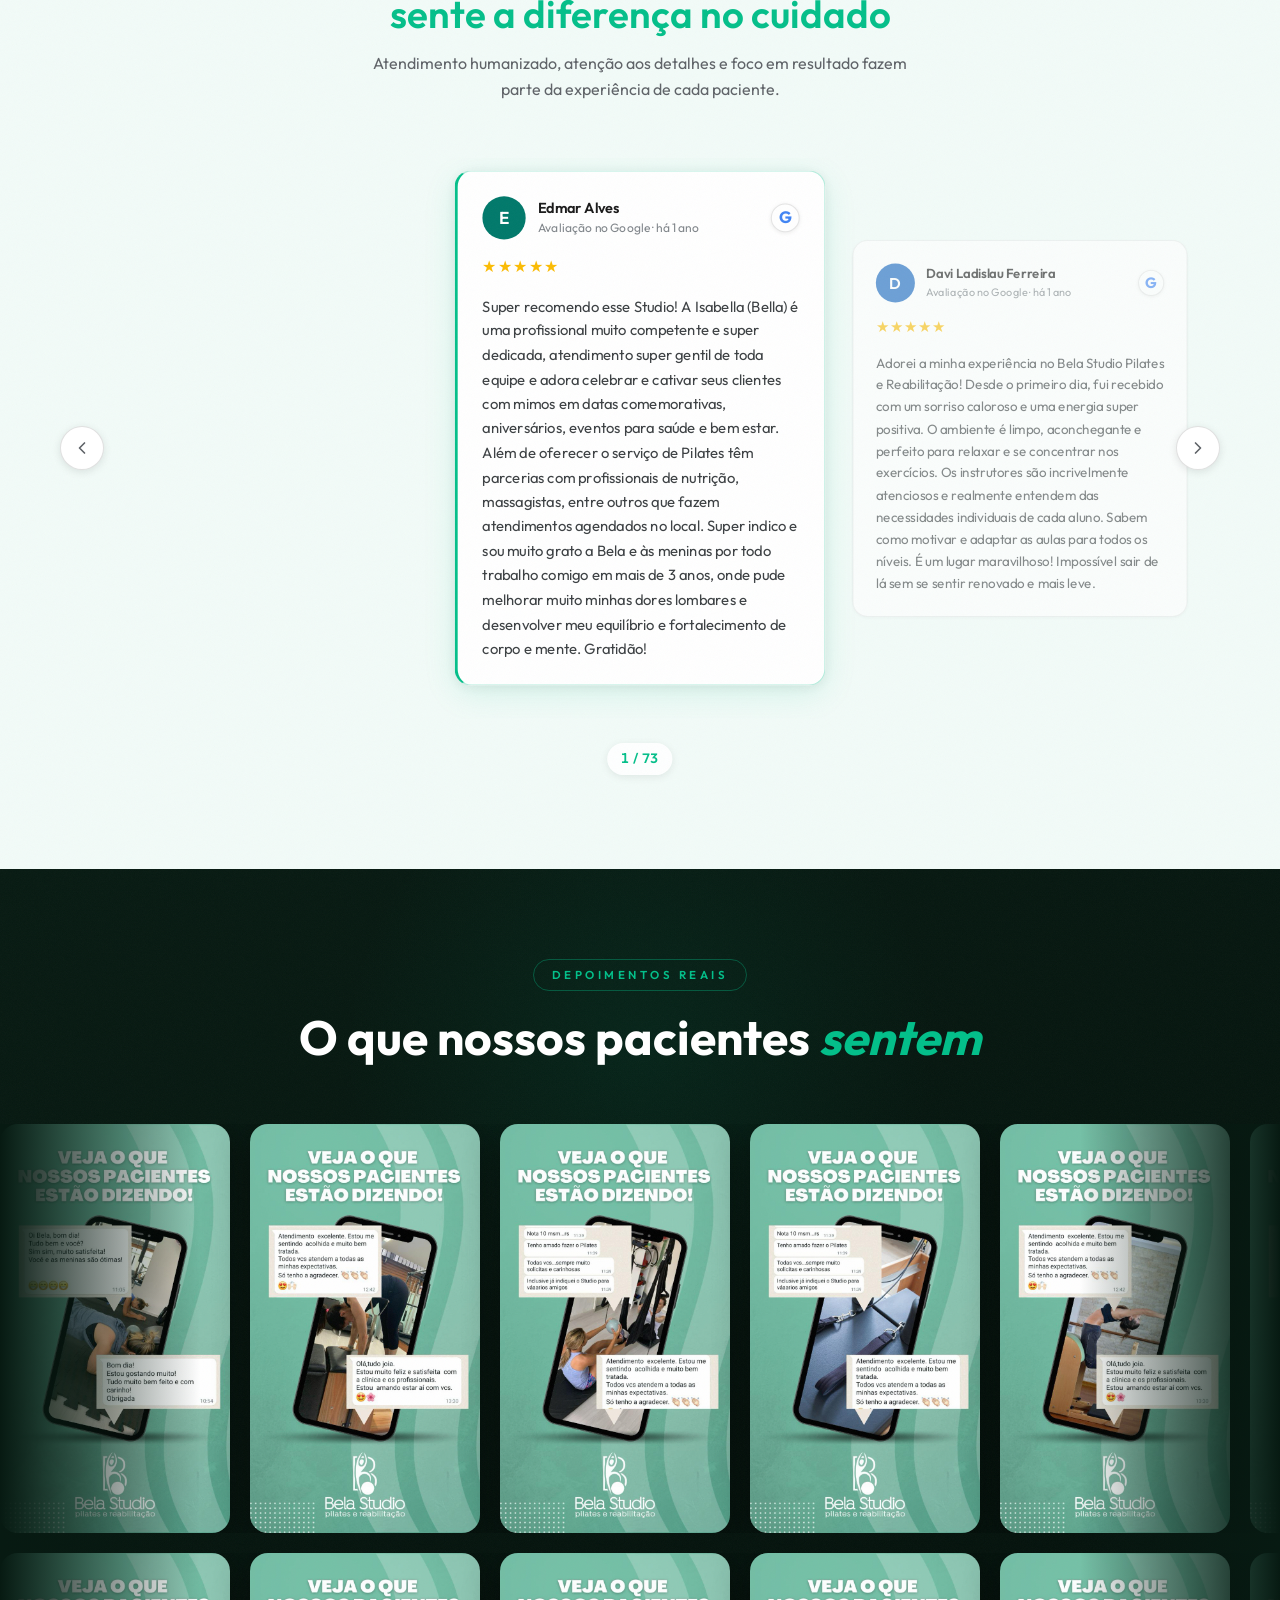
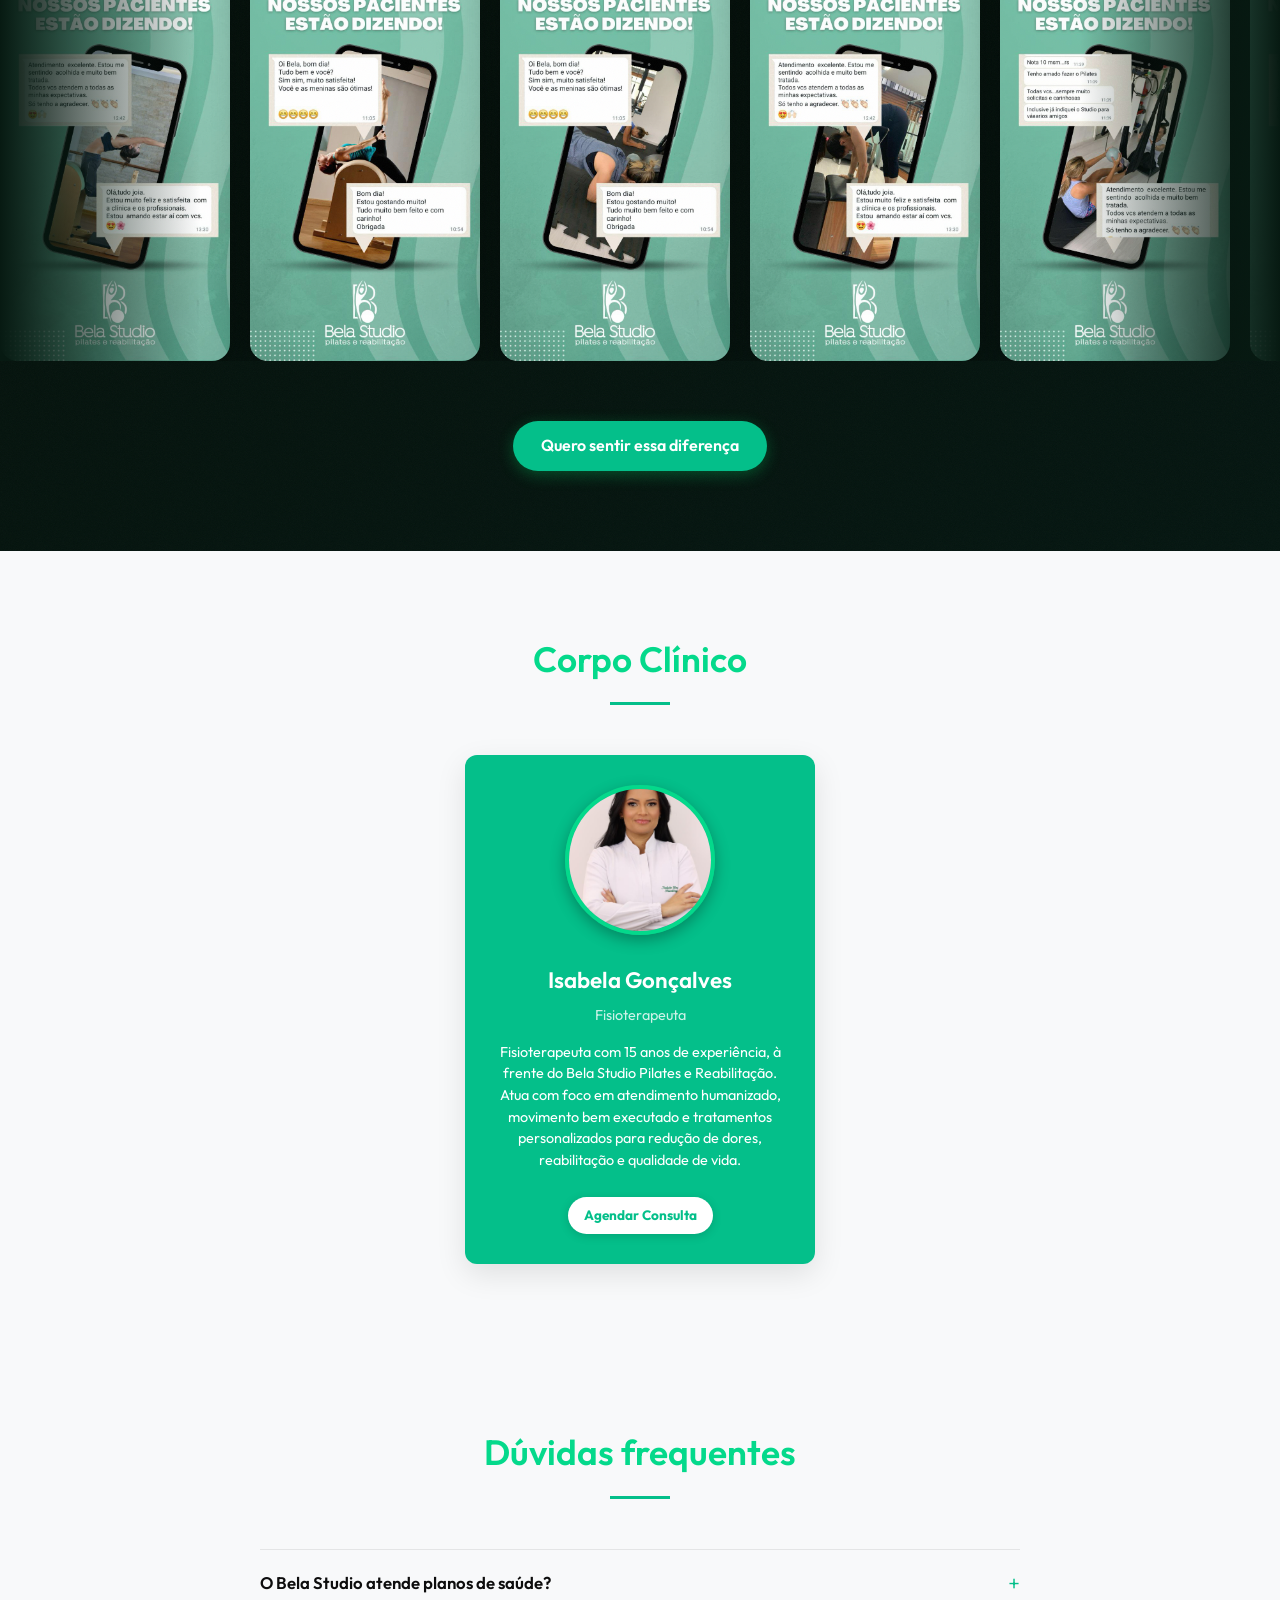
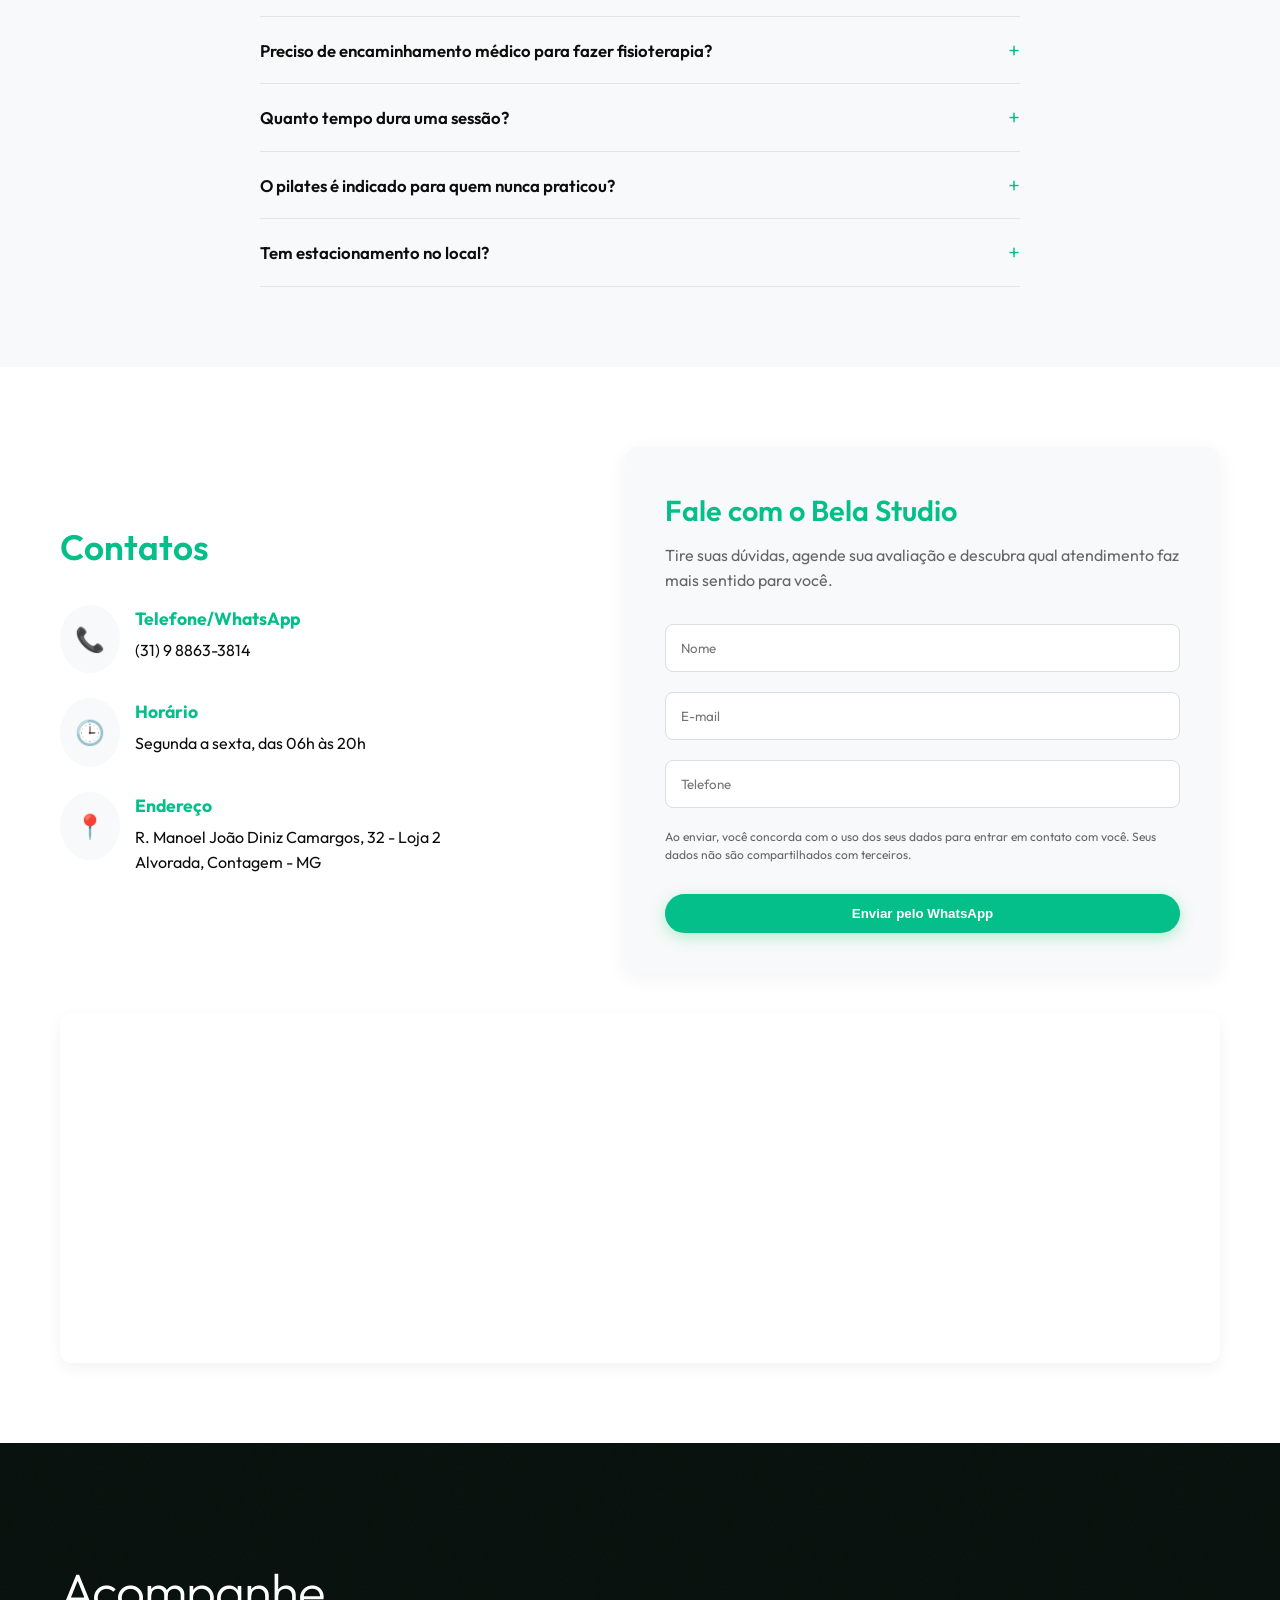
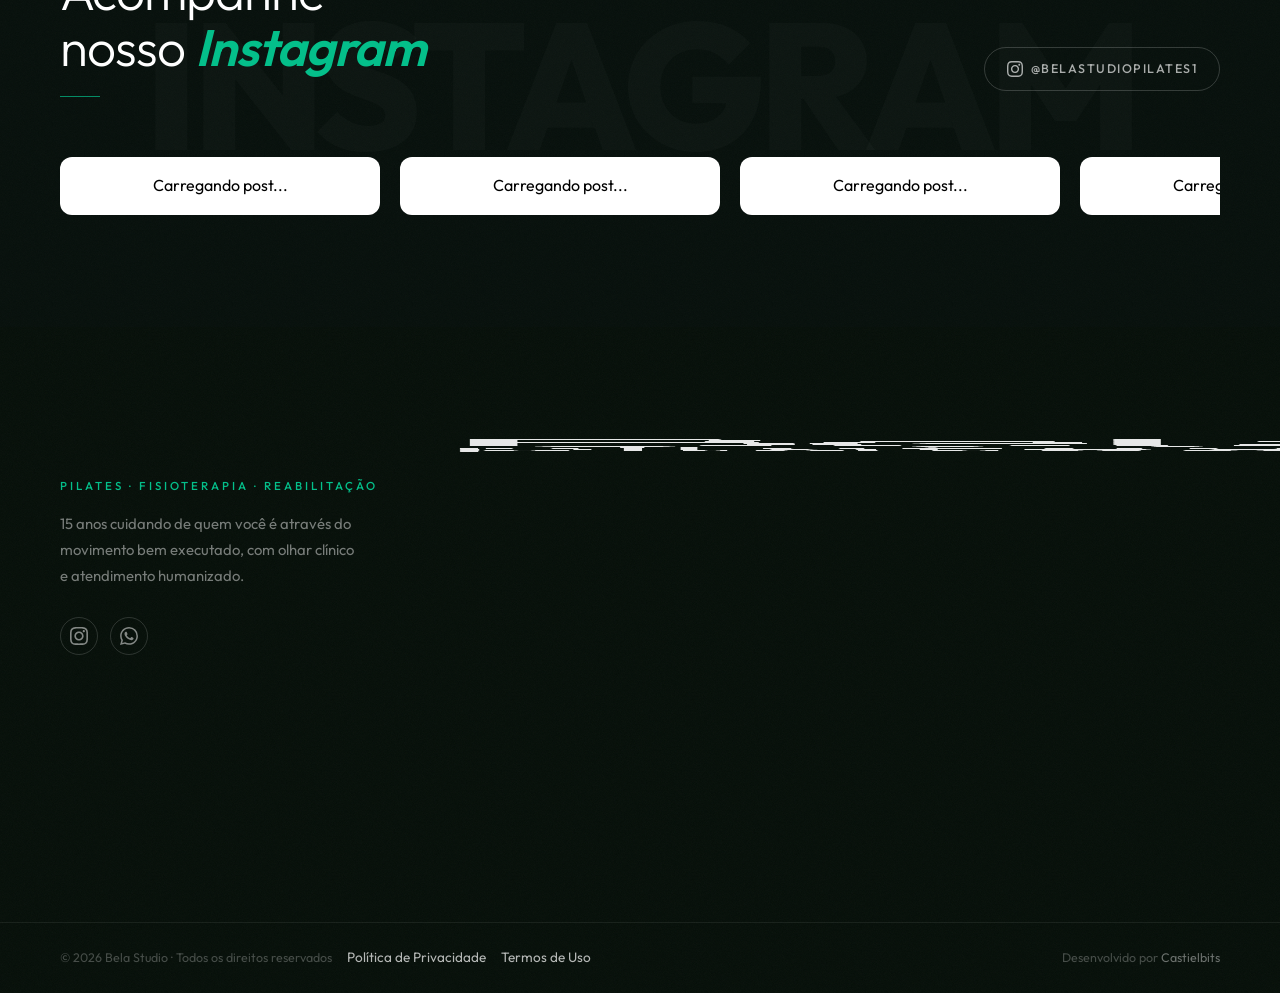
==== commit b70ba147: "chore: auditoria, otimização de performance e página de Termos de Uso Auditoria (Cowork): - Verifica" ====
--- a/index.html
+++ b/index.html
@@ -24,7 +24,10 @@
     <link rel="preconnect" href="https://fonts.googleapis.com">
     <link rel="preconnect" href="https://fonts.gstatic.com" crossorigin>
     <link href="https://fonts.googleapis.com/css2?family=Outfit:wght@300;400;500;600;700&display=swap" rel="stylesheet">
-    <link rel="stylesheet" href="styles.css">
+    <link rel="stylesheet" href="styles.min.css">
+
+    <!-- Preload do banner do hero (LCP) -->
+    <link rel="preload" as="image" href="images/bannerbelastudio.png" fetchpriority="high">
 </head>
 
 <body>
@@ -39,7 +42,7 @@
     <div class="intro-splash" id="introSplash">
         <div class="intro-bg-glow"></div>
         <div class="intro-logo-wrapper">
-            <img src="images/logosemfundo.png" alt="Bela Studio" class="intro-logo">
+            <img src="images/logosemfundo.png" alt="Bela Studio" class="intro-logo" width="3556" height="2845" decoding="async">
             <div class="intro-shine"></div>
         </div>
         <p class="intro-tagline">Pilates &middot; Fisioterapia &middot; Reabilitação</p>
@@ -52,7 +55,7 @@
         </div>
         <div class="container header-content">
             <a href="#" class="logo-link">
-                <img src="images/logobelastudio.png" alt="Bela Studio Logo" class="logo">
+                <img src="images/logobelastudio.png" alt="Bela Studio Logo" class="logo" width="1080" height="1080" decoding="async">
             </a>
 
             <nav class="desktop-nav">
@@ -110,7 +113,7 @@
                 <div class="about-split fade-in">
                     <div class="about-image-wrapper">
                         <img src="images/fotosobremim.png" alt="Isabela Gonçalves - Fisioterapeuta"
-                            class="about-person-img" loading="lazy">
+                            class="about-person-img" loading="lazy" width="852" height="1280" decoding="async">
                     </div>
                     <div class="about-text-content">
                         <div class="section-header" style="text-align: left; margin-bottom: 20px;">
@@ -177,34 +180,34 @@
                 <div class="gallery-carousel-stage">
                     <div class="gallery-carousel-track" id="galleryTrack">
                         <div class="gallery-carousel-slide">
-                            <img src="Espaco/dra2.jpeg" alt="Dra. Isabela na recepção do Bela Studio" loading="lazy">
+                            <img src="Espaco/dra2.jpeg" alt="Dra. Isabela na recepção do Bela Studio" loading="lazy" width="854" height="1280" decoding="async">
                         </div>
                         <div class="gallery-carousel-slide">
                             <img src="Espaco/espaco.jpeg" alt="Sala de Pilates com equipamentos profissionais"
-                                loading="lazy">
+                                loading="lazy" width="1280" height="854" decoding="async">
                         </div>
                         <div class="gallery-carousel-slide">
                             <img src="Espaco/espaco2.jpeg" alt="Espaço completo de treino e reabilitação"
-                                loading="lazy">
+                                loading="lazy" width="1280" height="854" decoding="async">
                         </div>
                         <div class="gallery-carousel-slide">
-                            <img src="Espaco/dra1.jpeg" alt="Dra. Isabela Gonçalves - Fisioterapeuta" loading="lazy">
+                            <img src="Espaco/dra1.jpeg" alt="Dra. Isabela Gonçalves - Fisioterapeuta" loading="lazy" width="838" height="1280" decoding="async">
                         </div>
                         <div class="gallery-carousel-slide">
-                            <img src="Espaco/espaco3.jpeg" alt="Fachada do Bela Studio" loading="lazy">
+                            <img src="Espaco/espaco3.jpeg" alt="Fachada do Bela Studio" loading="lazy" width="1280" height="854" decoding="async">
                         </div>
                         <div class="gallery-carousel-slide">
-                            <img src="Espaco/espaco4.jpeg" alt="Recepção acolhedora do Bela Studio" loading="lazy">
+                            <img src="Espaco/espaco4.jpeg" alt="Recepção acolhedora do Bela Studio" loading="lazy" width="854" height="1280" decoding="async">
                         </div>
                         <div class="gallery-carousel-slide">
-                            <img src="Espaco/espaco5.jpeg" alt="Consultório elegante" loading="lazy">
+                            <img src="Espaco/espaco5.jpeg" alt="Consultório elegante" loading="lazy" width="832" height="1280" decoding="async">
                         </div>
                         <div class="gallery-carousel-slide">
-                            <img src="Espaco/espaco6.jpeg" alt="Detalhes do espaço" loading="lazy">
+                            <img src="Espaco/espaco6.jpeg" alt="Detalhes do espaço" loading="lazy" width="854" height="1280" decoding="async">
                         </div>
                         <div class="gallery-carousel-slide">
                             <img src="images/fotocoluna.jpeg" alt="Tratamento especializado para dor de coluna"
-                                loading="lazy">
+                                loading="lazy" width="960" height="1280" decoding="async">
                         </div>
                     </div>
                 </div>
@@ -234,7 +237,7 @@
                         <div class="service-img-horizontal">
                             <div class="service-story-ring">
                                 <img src="images/fotocoluna.jpeg" alt="Tratamento para Dor de Coluna"
-                                    class="service-story-img" loading="lazy">
+                                    class="service-story-img" loading="lazy" width="960" height="1280" decoding="async">
                             </div>
                         </div>
                         <div class="service-info-horizontal">
@@ -260,7 +263,7 @@
                         <div class="service-img-horizontal">
                             <div class="service-story-ring">
                                 <img src="especialidades/pilates.jpg" alt="Pilates" class="service-story-img"
-                                    style="object-position: center 40%;" loading="lazy">
+                                    style="object-position: center 40%;" loading="lazy" width="752" height="1360" decoding="async">
                             </div>
                         </div>
                         <div class="service-info-horizontal">
@@ -268,9 +271,9 @@
                             <p class="service-desc-horizontal">O pilates é indicado para quem busca mais força,
                                 mobilidade, consciência corporal e melhora da postura, sempre com orientação
                                 profissional e atenção às suas necessidades.</p>
-                            <p class="service-desc-horizontal">No Bela Studio, as aulas são conduzidas com foco em
+                            <p class="service-desc-horizontal">No Bela Studio, as sessões são conduzidas com foco em
                                 movimento bem executado, prevenção de lesões e evolução consistente, respeitando o ritmo
-                                e os objetivos de cada aluno.</p>
+                                e os objetivos de cada paciente.</p>
                             <a href="https://wa.me/5531988633814" class="btn btn-primary btn-flex"
                                 target="_blank">Agende
                                 sua avaliação <svg class="wa-icon-svg" xmlns="http://www.w3.org/2000/svg"
@@ -286,7 +289,7 @@
                         <div class="service-img-horizontal">
                             <div class="service-story-ring">
                                 <img src="especialidades/fisioterapia.jpg" alt="Reabilitação Física"
-                                    class="service-story-img" loading="lazy">
+                                    class="service-story-img" loading="lazy" width="768" height="1344" decoding="async">
                             </div>
                         </div>
                         <div class="service-info-horizontal">
@@ -312,7 +315,7 @@
                         <div class="service-img-horizontal">
                             <div class="service-story-ring">
                                 <img src="especialidades/acupuntura.jpg" alt="Acupuntura" class="service-story-img"
-                                    style="object-position: center 35%;" loading="lazy">
+                                    style="object-position: center 35%;" loading="lazy" width="752" height="1376" decoding="async">
                             </div>
                         </div>
                         <div class="service-info-horizontal">
@@ -337,7 +340,7 @@
                         <div class="service-img-horizontal">
                             <div class="service-story-ring">
                                 <img src="especialidades/depilacao-laser.jpg" alt="Depilação a Laser"
-                                    class="service-story-img" loading="lazy">
+                                    class="service-story-img" loading="lazy" width="1168" height="784" decoding="async">
                             </div>
                         </div>
                         <div class="service-info-horizontal">
@@ -362,7 +365,7 @@
                         <div class="service-img-horizontal">
                             <div class="service-story-ring">
                                 <img src="especialidades/nutricionista.jpg" alt="Nutricionista"
-                                    class="service-story-img" style="object-position: center 55%;" loading="lazy">
+                                    class="service-story-img" style="object-position: center 55%;" loading="lazy" width="752" height="1376" decoding="async">
                             </div>
                         </div>
                         <div class="service-info-horizontal">
@@ -387,7 +390,7 @@
                         <div class="service-img-horizontal">
                             <div class="service-story-ring">
                                 <img src="especialidades/massoterapia.jpg" alt="Massoterapia" class="service-story-img"
-                                    loading="lazy">
+                                    loading="lazy" width="768" height="1344" decoding="async">
                             </div>
                         </div>
                         <div class="service-info-horizontal">
@@ -480,30 +483,30 @@
                 <div class="marquee-row">
                     <div class="marquee-track marquee-left">
                         <div class="print-item"><img src="images/depoimento-01.jpeg"
-                                alt="Depoimento de paciente" class="print-img" loading="lazy"></div>
+                                alt="Depoimento de paciente" class="print-img" loading="lazy" width="720" height="1280" decoding="async"></div>
                         <div class="print-item"><img src="images/depoimento-02.jpeg"
-                                alt="Depoimento de paciente" class="print-img" loading="lazy"></div>
+                                alt="Depoimento de paciente" class="print-img" loading="lazy" width="720" height="1280" decoding="async"></div>
                         <div class="print-item"><img src="images/depoimento-03.jpeg"
-                                alt="Depoimento de paciente" class="print-img" loading="lazy"></div>
+                                alt="Depoimento de paciente" class="print-img" loading="lazy" width="720" height="1280" decoding="async"></div>
                         <div class="print-item"><img src="images/depoimento-04.jpeg"
-                                alt="Depoimento de paciente" class="print-img" loading="lazy"></div>
+                                alt="Depoimento de paciente" class="print-img" loading="lazy" width="720" height="1280" decoding="async"></div>
                         <div class="print-item"><img src="images/depoimento-05.jpeg"
-                                alt="Depoimento de paciente" class="print-img" loading="lazy"></div>
+                                alt="Depoimento de paciente" class="print-img" loading="lazy" width="720" height="1280" decoding="async"></div>
                         <div class="print-item"><img src="images/depoimento-06.jpeg"
-                                alt="Depoimento de paciente" class="print-img" loading="lazy"></div>
+                                alt="Depoimento de paciente" class="print-img" loading="lazy" width="720" height="1280" decoding="async"></div>
                         <!-- Duplicado para loop perfeito -->
                         <div class="print-item"><img src="images/depoimento-01.jpeg"
-                                alt="Depoimento de paciente" class="print-img" loading="lazy"></div>
+                                alt="Depoimento de paciente" class="print-img" loading="lazy" width="720" height="1280" decoding="async"></div>
                         <div class="print-item"><img src="images/depoimento-02.jpeg"
-                                alt="Depoimento de paciente" class="print-img" loading="lazy"></div>
+                                alt="Depoimento de paciente" class="print-img" loading="lazy" width="720" height="1280" decoding="async"></div>
                         <div class="print-item"><img src="images/depoimento-03.jpeg"
-                                alt="Depoimento de paciente" class="print-img" loading="lazy"></div>
+                                alt="Depoimento de paciente" class="print-img" loading="lazy" width="720" height="1280" decoding="async"></div>
                         <div class="print-item"><img src="images/depoimento-04.jpeg"
-                                alt="Depoimento de paciente" class="print-img" loading="lazy"></div>
+                                alt="Depoimento de paciente" class="print-img" loading="lazy" width="720" height="1280" decoding="async"></div>
                         <div class="print-item"><img src="images/depoimento-05.jpeg"
-                                alt="Depoimento de paciente" class="print-img" loading="lazy"></div>
+                                alt="Depoimento de paciente" class="print-img" loading="lazy" width="720" height="1280" decoding="async"></div>
                         <div class="print-item"><img src="images/depoimento-06.jpeg"
-                                alt="Depoimento de paciente" class="print-img" loading="lazy"></div>
+                                alt="Depoimento de paciente" class="print-img" loading="lazy" width="720" height="1280" decoding="async"></div>
                     </div>
                 </div>
 
@@ -511,30 +514,30 @@
                 <div class="marquee-row">
                     <div class="marquee-track marquee-right">
                         <div class="print-item"><img src="images/depoimento-05.jpeg"
-                                alt="Depoimento de paciente" class="print-img" loading="lazy"></div>
+                                alt="Depoimento de paciente" class="print-img" loading="lazy" width="720" height="1280" decoding="async"></div>
                         <div class="print-item"><img src="images/depoimento-06.jpeg"
-                                alt="Depoimento de paciente" class="print-img" loading="lazy"></div>
+                                alt="Depoimento de paciente" class="print-img" loading="lazy" width="720" height="1280" decoding="async"></div>
                         <div class="print-item"><img src="images/depoimento-01.jpeg"
-                                alt="Depoimento de paciente" class="print-img" loading="lazy"></div>
+                                alt="Depoimento de paciente" class="print-img" loading="lazy" width="720" height="1280" decoding="async"></div>
                         <div class="print-item"><img src="images/depoimento-02.jpeg"
-                                alt="Depoimento de paciente" class="print-img" loading="lazy"></div>
+                                alt="Depoimento de paciente" class="print-img" loading="lazy" width="720" height="1280" decoding="async"></div>
                         <div class="print-item"><img src="images/depoimento-03.jpeg"
-                                alt="Depoimento de paciente" class="print-img" loading="lazy"></div>
+                                alt="Depoimento de paciente" class="print-img" loading="lazy" width="720" height="1280" decoding="async"></div>
                         <div class="print-item"><img src="images/depoimento-04.jpeg"
-                                alt="Depoimento de paciente" class="print-img" loading="lazy"></div>
+                                alt="Depoimento de paciente" class="print-img" loading="lazy" width="720" height="1280" decoding="async"></div>
                         <!-- Duplicado para loop perfeito -->
                         <div class="print-item"><img src="images/depoimento-05.jpeg"
-                                alt="Depoimento de paciente" class="print-img" loading="lazy"></div>
+                                alt="Depoimento de paciente" class="print-img" loading="lazy" width="720" height="1280" decoding="async"></div>
                         <div class="print-item"><img src="images/depoimento-06.jpeg"
-                                alt="Depoimento de paciente" class="print-img" loading="lazy"></div>
+                                alt="Depoimento de paciente" class="print-img" loading="lazy" width="720" height="1280" decoding="async"></div>
                         <div class="print-item"><img src="images/depoimento-01.jpeg"
-                                alt="Depoimento de paciente" class="print-img" loading="lazy"></div>
+                                alt="Depoimento de paciente" class="print-img" loading="lazy" width="720" height="1280" decoding="async"></div>
                         <div class="print-item"><img src="images/depoimento-02.jpeg"
-                                alt="Depoimento de paciente" class="print-img" loading="lazy"></div>
+                                alt="Depoimento de paciente" class="print-img" loading="lazy" width="720" height="1280" decoding="async"></div>
                         <div class="print-item"><img src="images/depoimento-03.jpeg"
-                                alt="Depoimento de paciente" class="print-img" loading="lazy"></div>
+                                alt="Depoimento de paciente" class="print-img" loading="lazy" width="720" height="1280" decoding="async"></div>
                         <div class="print-item"><img src="images/depoimento-04.jpeg"
-                                alt="Depoimento de paciente" class="print-img" loading="lazy"></div>
+                                alt="Depoimento de paciente" class="print-img" loading="lazy" width="720" height="1280" decoding="async"></div>
                     </div>
                 </div>
             </div>
@@ -558,7 +561,7 @@
                 <div class="team-grid" style="display: flex; justify-content: center;">
                     <div class="team-card" style="max-width: 400px;">
                         <img src="images/isabela-goncalves.jpeg" alt="Isabela Gonçalves"
-                            class="team-img" loading="lazy">
+                            class="team-img" loading="lazy" width="683" height="1024" decoding="async">
                         <h3 class="team-name">Isabela Gonçalves</h3>
                         <p class="team-role">Fisioterapeuta</p>
                         <p class="team-bio">Fisioterapeuta com 15 anos de experiência, à frente do Bela Studio Pilates e
@@ -615,7 +618,7 @@
                             <span class="faq-icon">+</span>
                         </button>
                         <div class="faq-answer">
-                            <p>Sim! As aulas são adaptadas ao nível de cada aluno. Iniciantes passam por uma avaliação
+                            <p>Sim! As sessões são adaptadas ao nível de cada paciente. Iniciantes passam por uma avaliação
                                 postural antes de começar, garantindo segurança e evolução progressiva.</p>
                         </div>
                     </div>
@@ -770,7 +773,7 @@
 
             <!-- Coluna 1: Marca -->
             <div class="footer-brand">
-                <img src="images/logosemfundo.png" alt="Bela Studio" class="footer-logo">
+                <img src="images/logosemfundo.png" alt="Bela Studio" class="footer-logo" width="3556" height="2845" decoding="async">
                 <p class="footer-tagline">Pilates · Fisioterapia · Reabilitação</p>
                 <p class="footer-desc">15 anos cuidando de quem você é através do movimento bem executado, com olhar
                     clínico e atendimento humanizado.</p>
@@ -849,6 +852,9 @@
                     <a href="politica-de-privacidade.html"
                         style="color: rgba(255,255,255,0.7); font-size: 0.85rem; text-decoration: none;">Política de
                         Privacidade</a>
+                    <a href="termos-de-uso.html"
+                        style="color: rgba(255,255,255,0.7); font-size: 0.85rem; text-decoration: none;">Termos de
+                        Uso</a>
                 </div>
                 <span class="footer-credit">Desenvolvido por <a href="https://www.instagram.com/castielbits/"
                         target="_blank">Castielbits</a></span>
@@ -867,8 +873,7 @@
         <span class="wa-label">Agendar</span>
     </a>
 
-    <script src="script.js"></script>
+    <script defer src="script.js"></script>
 </body>
 
 </html>
-                                                                                                                                                                                                                                                                                                                                                                                                                                                                                                                                                                                                                                                                                                                                                                                                                                                                                                                                                                                                                                                                                                                                                                                                                                                                                                                                                                                                                                                                                                                                                                                                                                                                                                                                                                                                                                                                                                                                                                                                                                                                                                                                                                                                                                                                                                                                                                                                                                                                                                                                                                                                                                                                                                                                                                                                                                                                                                                                                                                                                                                                                                                                                                                                                                                                                                                                                                                                                                                                                                                                                                                                                                                                                                                                                                                                                                                                                                                                                                                                                                                                                                                                                                                                                                                                                                                                                                                                                                                                                                                                                                                                                                                                                                                                                                                                                                                                                                                                                                                                                                                                                                                                                                                                                                                                                                                                                                                                                                                                                                                                                                                                                                                                                             
--- a/styles.min.css
+++ b/styles.min.css
@@ -0,0 +1 @@
+:root{--primary-color:#04BF8A;--primary-hover:#038f74;--dark-green:#04BF8A;--gold:#04D98B;--light-gold:#0D0D0D;--light-bg:#f8f9fa;--bg-color:#ffffff;--text-dark:#0D0D0D;--text-light:#ffffff;--border-radius:12px;--transition:0.3s ease-in-out}*{margin:0;padding:0;box-sizing:border-box}html,body{overflow-x:hidden;max-width:100%}html{scroll-behavior:smooth;font-family:'Outfit',sans-serif}body{background-color:var(--light-bg);color:var(--text-dark);line-height:1.6}.hero-reveal-container>*{opacity:0;animation:heroRevealUp 1s cubic-bezier(0.2,0.8,0.2,1) forwards}.hero-reveal-container>*:nth-child(1){animation-delay:0.1s}.hero-reveal-container>*:nth-child(2){animation-delay:0.25s}.hero-reveal-container>*:nth-child(3){animation-delay:0.4s}.hero-reveal-container>*:nth-child(4){animation-delay:0.55s}@keyframes heroRevealUp{from{opacity:0;transform:translateY(40px);filter:blur(4px)}to{opacity:1;transform:translateY(0);filter:blur(0)}}.container{max-width:1200px;margin:0 auto;padding:0 20px}h1,h2,h3,h4{font-weight:600}.intro-splash{position:fixed;top:0;left:0;width:100%;height:100%;z-index:99999;background:linear-gradient(160deg,#071a12 0%,#0a2218 40%,#04150e 100%);display:flex;flex-direction:column;justify-content:center;align-items:center;transition:opacity 0.6s ease,transform 0.6s ease;overflow:hidden}.intro-splash.hide{opacity:0;transform:translateY(-30px);pointer-events:none}.intro-bg-glow{position:absolute;width:500px;height:500px;border-radius:50%;background:radial-gradient(circle,rgba(4,191,138,0.15) 0%,transparent 70%);top:50%;left:50%;transform:translate(-50%,-50%);animation:introGlowPulse 3s ease-in-out infinite}@keyframes introGlowPulse{0%,100%{transform:translate(-50%,-50%) scale(1);opacity:0.6}50%{transform:translate(-50%,-50%) scale(1.3);opacity:1}}.intro-logo-wrapper{position:relative;overflow:hidden;border-radius:20px;padding:10px}.intro-logo{height:160px;max-width:90vw;object-fit:contain;display:block;opacity:0;transform:scale(0.6);filter:brightness(0) invert(1);animation:introLogoIn 1s cubic-bezier(0.34,1.56,0.64,1) 0.3s forwards,introLogoColor 1s ease-in-out 0.8s forwards}@keyframes introLogoIn{to{opacity:1;transform:scale(1)}}@keyframes introLogoColor{to{filter:brightness(1) invert(0)}}.intro-shine{position:absolute;top:0;left:-100%;width:100%;height:100%;background:linear-gradient(120deg,transparent 30%,rgba(255,255,255,0.25) 50%,transparent 70%);animation:introShine 1.2s ease-in-out 1.4s forwards}@keyframes introShine{to{left:200%}}.intro-tagline{color:rgba(255,255,255,0.7);font-size:1rem;letter-spacing:3px;text-transform:uppercase;text-align:center;white-space:nowrap;margin-top:25px;opacity:0;transform:translateY(10px);animation:introTagIn 0.8s ease-out 1.2s forwards}@media (max-width:480px){.intro-tagline{font-size:0.72rem;letter-spacing:2px}.intro-logo{height:120px}}@keyframes introTagIn{to{opacity:1;transform:translateY(0)}}.btn{display:inline-block;padding:12px 28px;border-radius:30px;text-decoration:none;font-weight:600;transition:var(--transition);cursor:pointer;border:none;text-align:center}.btn-primary{background-color:var(--primary-color);color:var(--text-light);box-shadow:0 4px 15px rgba(2,214,103,0.3)}.btn-primary:hover{background-color:var(--primary-hover);transform:translateY(-2px);box-shadow:0 6px 20px rgba(2,214,103,0.4)}.btn-secondary{background-color:var(--primary-color);color:var(--text-light);font-size:0.9rem;padding:10px 20px}.btn-secondary:hover{background-color:var(--primary-hover)}.btn-sm{padding:8px 16px;font-size:0.85rem}.btn-outline{background-color:transparent;border:2px solid var(--primary-color);color:var(--primary-color);box-shadow:none}.btn-outline:hover{background-color:var(--primary-color);color:var(--text-light);box-shadow:0 4px 15px rgba(2,214,103,0.3)}@keyframes fadeInUp{from{opacity:0;transform:translateY(30px)}to{opacity:1;transform:translateY(0)}}@keyframes pulse{0%{transform:scale(1)}50%{transform:scale(1.05)}100%{transform:scale(1)}}.animate-pulse{animation:pulse 2s infinite}.fade-in{opacity:0;transform:translateY(20px);transition:opacity 0.8s ease-out,transform 0.8s ease-out}.fade-in.visible{opacity:1;transform:translateY(0)}.fade-in-up{opacity:0;transform:translateY(30px);transition:opacity 0.8s ease-out,transform 0.8s ease-out}.fade-in-up.visible{opacity:1;transform:translateY(0)}.top-bar{display:none;background-color:var(--gold);color:var(--text-light);text-align:center;padding:5px 15px;font-size:0.85rem;font-weight:600;letter-spacing:0.5px;transition:var(--transition)}.header.scrolled .top-bar{display:none}.header{background:#ffffff;position:fixed;top:20px;left:50%;transform:translateX(-50%);width:90%;max-width:1200px;border-radius:50px;z-index:1000;box-shadow:0 5px 25px rgba(0,0,0,0.1);transition:var(--transition)}.header.scrolled{padding:0;top:15px;background-color:var(--dark-green);backdrop-filter:blur(10px);box-shadow:0 10px 30px rgba(0,0,0,0.15)}.header-content{display:flex;justify-content:space-between;align-items:center;height:70px;transition:var(--transition)}.header.scrolled .header-content{height:60px}.logo{height:50px;transition:var(--transition)}.header.scrolled .logo{height:45px;filter:brightness(0) invert(1) sepia(1) saturate(3) hue-rotate(10deg)}.desktop-nav .nav-links{display:flex;list-style:none;gap:30px}.nav-links a{color:var(--text-dark);text-decoration:none;font-weight:500;transition:var(--transition);position:relative;font-size:0.95rem}.header.scrolled .nav-links a{color:var(--text-light)}.nav-links a::after{content:'';position:absolute;bottom:-5px;left:0;width:0;height:2px;background-color:var(--gold);transition:var(--transition)}.nav-links a:hover{color:var(--gold)}.nav-links a:hover::after{width:100%}.header-actions{display:flex;align-items:center;gap:20px}.mobile-menu-toggle{display:none;background:none;border:none;cursor:pointer;flex-direction:column;gap:5px}.mobile-menu-toggle span{width:25px;height:3px;background-color:var(--primary-color);transition:var(--transition)}.header.scrolled .mobile-menu-toggle span{background-color:var(--text-light)}.hero{position:relative;height:100vh;min-height:600px;display:flex;align-items:center;background-color:var(--dark-green);margin-top:110px;overflow:hidden}.hero-bg{position:absolute;inset:0;background-size:cover;background-position:center;z-index:1}.hero-overlay{position:absolute;top:0;left:0;width:100%;height:100%;background:linear-gradient(to right,rgba(4,191,138,0.9) 0%,rgba(4,191,138,0.4) 100%);z-index:3}.hero .container{width:100%}.hero-content{position:relative;z-index:4;color:var(--text-light);max-width:520px;margin-top:8vh}.hero-badge{display:inline-flex;align-items:center;gap:8px;background:rgba(255,255,255,0.04);border:1px solid rgba(255,255,255,0.12);backdrop-filter:blur(8px);-webkit-backdrop-filter:blur(8px);padding:6px 16px;border-radius:50px;font-size:0.8rem;color:rgba(255,255,255,0.9);margin-bottom:25px;box-shadow:0 4px 15px rgba(0,0,0,0.05);transition:transform 0.3s ease,background 0.3s ease;position:relative;overflow:hidden}.hero-badge::before{content:'';position:absolute;top:0;left:-150%;width:60%;height:100%;background:linear-gradient(to right,rgba(255,255,255,0) 0%,rgba(255,255,255,0.4) 50%,rgba(255,255,255,0) 100%);transform:skewX(-25deg);animation:badgeShine 4s infinite}@keyframes badgeShine{0%{left:-150%}15%{left:200%}100%{left:200%}}.hero-badge:hover{transform:translateY(-2px);background:rgba(255,255,255,0.2);border-color:rgba(255,255,255,0.3)}.hero-badge-stars{color:#FFB400;font-size:1.15rem;display:inline-flex;gap:3px}.hero-badge-stars .star{opacity:0;transform:scale(0.3) rotate(-15deg);animation:starPop 0.6s cubic-bezier(0.175,0.885,0.32,1.275) forwards}.hero-badge-stars .star:nth-child(1){animation-delay:3.5s}.hero-badge-stars .star:nth-child(2){animation-delay:3.65s}.hero-badge-stars .star:nth-child(3){animation-delay:3.8s}.hero-badge-stars .star:nth-child(4){animation-delay:3.95s}.hero-badge-stars .star:nth-child(5){animation-delay:4.1s}.rrb-stars{display:inline-flex;gap:3px}.reviews.visible .rrb-stars .star{opacity:0;transform:scale(0.3) rotate(-15deg);animation:starPop 0.6s cubic-bezier(0.175,0.885,0.32,1.275) forwards}.reviews.visible .rrb-stars .star:nth-child(1){animation-delay:0.1s}.reviews.visible .rrb-stars .star:nth-child(2){animation-delay:0.25s}.reviews.visible .rrb-stars .star:nth-child(3){animation-delay:0.4s}.reviews.visible .rrb-stars .star:nth-child(4){animation-delay:0.55s}.reviews.visible .rrb-stars .star:nth-child(5){animation-delay:0.7s}@keyframes starPop{to{opacity:1;transform:scale(1) rotate(0deg)}}.hero-badge strong{font-weight:700;color:#fff}.hero-title{font-size:3.5rem;color:var(--text-light);line-height:1.1;margin-bottom:20px}.hero-subtitle{font-size:1.2rem;margin-bottom:40px;font-weight:300}.hero-cta-pulse{border-radius:8px !important;padding:16px 36px !important;font-size:1.05rem !important;font-weight:700 !important;letter-spacing:0.5px;position:relative;animation:heroPulseGlow 2.5s ease-in-out infinite}@keyframes heroPulseGlow{0%{box-shadow:0 0 0 0 rgba(255,255,255,0.6)}50%{box-shadow:0 0 0 14px rgba(255,255,255,0)}100%{box-shadow:0 0 0 0 rgba(255,255,255,0)}}section{padding:80px 0}.section-header{text-align:center;margin-bottom:50px}.section-icon{height:60px;margin-bottom:15px;filter:brightness(0) invert(1) sepia(1) saturate(3) hue-rotate(10deg)}.section-title{font-size:2.2rem;color:var(--gold);margin-bottom:15px}.title-divider{width:60px;height:3px;background-color:var(--primary-color);margin:0 auto}.stats{background-color:var(--light-bg);padding:60px 0;text-align:center;border-bottom:1px solid rgba(0,0,0,0.05)}.stats-grid{display:grid;grid-template-columns:repeat(auto-fit,minmax(250px,1fr));gap:30px}.stat-item{padding:20px;background-color:var(--bg-color);border-radius:var(--border-radius);box-shadow:0 4px 15px rgba(0,0,0,0.05);transition:var(--transition)}.stat-item:hover{transform:translateY(-5px);box-shadow:0 8px 25px rgba(0,0,0,0.1)}.stat-number{font-size:3.5rem;font-weight:700;color:var(--dark-green);display:inline-block}.stat-plus{font-size:3.5rem;font-weight:700;color:var(--primary-color)}.stat-desc{display:block;font-size:1.1rem;color:#555;margin-top:10px;font-weight:500}.stat-value{display:flex;align-items:baseline;justify-content:center;gap:2px;margin-bottom:8px}.stat-suffix{font-size:2.5rem;font-weight:700;color:var(--primary-color)}.stat-label{display:block;font-size:1rem;color:#555;font-weight:500}.about{background-color:var(--bg-color)}.about-split{display:flex;align-items:center;gap:60px}.about-image-wrapper{flex:1;position:relative;max-width:500px}.about-person-img{width:100%;height:auto;max-height:650px;object-fit:contain;position:relative;z-index:1}.about-text-content{flex:1;font-size:1.1rem;color:#555;display:flex;flex-direction:column;gap:15px}.about-text-content .section-header{align-items:flex-start}.about-text-content .title-divider{margin-left:0}@media (max-width:992px){.about-split{flex-direction:column;gap:40px;text-align:center}.about-text-content .section-header{align-items:center;text-align:center !important}.about-text-content .title-divider{margin:15px auto !important}.about-text-content{align-items:center}.about-text-content .btn{align-self:center !important}}.gallery-carousel-section{padding:80px 0 60px;background-color:var(--light-bg)}.gallery-carousel-root{position:relative;width:100%;overflow:hidden;margin-top:0}.gallery-carousel-stage{overflow:hidden;width:100%;touch-action:pan-y;cursor:grab}.gallery-carousel-stage:active{cursor:grabbing}.gallery-carousel-track{display:flex;transition:transform 0.65s cubic-bezier(0.25,0.46,0.45,0.94);will-change:transform}.gallery-carousel-slide{min-width:calc(100% / 3);flex:0 0 calc(100% / 3);padding:0;position:relative;overflow:hidden}.gallery-carousel-slide img{width:100%;height:480px;object-fit:cover;display:block;transition:transform 0.8s ease}.gallery-carousel-slide:hover img{transform:scale(1.02)}.gallery-dots{display:flex;justify-content:center;align-items:center;gap:12px;margin-top:24px;padding:10px 0}.gallery-dot{width:8px;height:8px;border-radius:50%;margin:0;padding:0;background:rgba(4,191,138,0.3);border:none;outline:none;-webkit-appearance:none;appearance:none;cursor:pointer;transition:all 0.3s ease}.gallery-dot.active{background:var(--primary-color);transform:scale(1.6);box-shadow:0 0 6px rgba(4,191,138,0.3)}.gallery-dot:hover{background:var(--primary-color);opacity:0.8}@media (max-width:992px){.gallery-carousel-slide{min-width:50%;flex:0 0 50%}.gallery-carousel-slide img{height:350px}}@media (max-width:600px){.gallery-carousel-slide{min-width:100%;flex:0 0 100%}.gallery-carousel-slide img{height:300px}.gallery-carousel-section{padding:60px 0 40px}}.services{background-color:var(--bg-color)}.services-list{display:flex;flex-direction:column;gap:40px}.service-card-horizontal{background-color:var(--dark-green);border-radius:var(--border-radius);overflow:hidden;box-shadow:0 10px 30px rgba(0,0,0,0.15);display:grid;grid-template-columns:40% 1fr;min-height:340px;transition:var(--transition)}.service-card-horizontal:hover{transform:translateY(-5px);box-shadow:0 15px 40px rgba(0,0,0,0.2)}.service-img-horizontal{display:flex;align-items:center;justify-content:center;background:radial-gradient(ellipse at center,#1b2e1f 0%,#0a0a0a 70%);overflow:hidden;position:relative}.service-img-horizontal::before,.service-img-horizontal::after{content:'';position:absolute;border-radius:50%;border:1px solid rgba(107,158,115,0.18);top:50%;left:50%;transform:translate(-50%,-50%) scale(0.95);pointer-events:none}.service-img-horizontal::before{width:260px;height:260px;animation:bgRingPulse 3.5s ease-in-out infinite}.service-img-horizontal::after{width:340px;height:340px;animation:bgRingPulse 3.5s ease-in-out infinite 1.2s}@keyframes bgRingPulse{0%,100%{opacity:0.2;transform:translate(-50%,-50%) scale(0.95)}50%{opacity:0.7;transform:translate(-50%,-50%) scale(1.05)}}.service-story-ring{width:190px;height:190px;border-radius:50%;background:conic-gradient(from 0deg,var(--primary-color) 0%,#b8dcc0 30%,#d4b896 55%,#b8dcc0 80%,var(--primary-color) 100%);padding:4px;flex-shrink:0;position:relative;z-index:1;animation:storySpin 8s linear infinite;transition:transform 0.45s ease}.service-card-horizontal:hover .service-story-ring{transform:scale(1.07);animation-play-state:paused}@keyframes storySpin{from{transform:rotate(0deg)}to{transform:rotate(360deg)}}.service-story-img{width:100%;height:100%;border-radius:50%;object-fit:cover;object-position:center top;border:4px solid #0a0a0a;box-sizing:border-box;display:block;animation:storyImgCounter 8s linear infinite}.service-card-horizontal:hover .service-story-img{animation-play-state:paused}@keyframes storyImgCounter{from{transform:rotate(0deg)}to{transform:rotate(-360deg)}}.service-info-horizontal{padding:40px;display:flex;flex-direction:column;justify-content:center}.service-title-horizontal{color:var(--text-light);font-size:1.8rem;margin-bottom:20px;line-height:1.2}.service-desc-horizontal{color:var(--text-light);font-size:1.05rem;margin-bottom:20px;opacity:0.9;line-height:1.6}.btn-flex{align-self:center;display:flex;align-items:center;gap:8px;margin-top:10px;padding:14px 28px}.whatsapp-icon-sm{font-size:1.2rem}.wa-icon-svg{width:20px;height:20px;fill:#fff;flex-shrink:0}.reviews{background-color:#f2fbf8;color:#1a1a1a;padding:90px 0;position:relative}.reviews-header{text-align:center;margin-bottom:56px}.reviews-rating-badge{display:inline-flex;align-items:center;gap:20px;background:#fff;border:1px solid rgba(0,0,0,0.08);border-radius:16px;padding:16px 28px;margin-bottom:28px;box-shadow:0 2px 12px rgba(0,0,0,0.06)}.rrb-score{font-size:2.8rem;font-weight:700;color:#1a1a1a;line-height:1}.rrb-right{display:flex;flex-direction:column;gap:4px;align-items:flex-start}.rrb-stars{color:#FBBC04;font-size:1.2rem;line-height:1;display:flex;gap:2px}.rrb-count{font-size:0.78rem;color:#5f6368;white-space:nowrap}.rrb-google{font-size:1.4rem;font-weight:700;letter-spacing:-0.5px;border-left:1px solid rgba(0,0,0,0.12);padding-left:20px;margin-left:4px;line-height:1}.reviews-title{font-size:clamp(1.6rem,3vw,2.4rem);font-weight:600;color:var(--dark-green);line-height:1.2;margin-bottom:14px}.reviews-sub{font-size:1rem;color:#5f6368;max-width:560px;margin:0 auto;line-height:1.6}.rc-carousel-root{position:relative;padding-bottom:60px}.rc-stage{overflow:hidden;padding:20px 0 40px;cursor:grab;touch-action:pan-y}.rc-stage:active{cursor:grabbing}.rc-track{display:flex;align-items:center;gap:20px;will-change:transform;transition:transform 0.7s cubic-bezier(0.4,0,0.2,1);user-select:none}.review-card{flex:0 0 360px;background:#fff;border:1px solid rgba(0,0,0,0.08);border-radius:16px;padding:24px 24px 22px;display:flex;flex-direction:column;gap:14px;position:relative;overflow:hidden;opacity:0.45;transform:scale(0.87);transition:opacity 0.55s ease,transform 0.65s cubic-bezier(0.4,0,0.2,1),box-shadow 0.55s ease,border-color 0.55s ease;cursor:pointer;box-shadow:0 1px 4px rgba(0,0,0,0.06)}.review-card::before{display:none}.review-card.rc-adjacent{opacity:0.6;transform:scale(0.93)}.review-card.rc-active{opacity:1;transform:scale(1.03);border-color:rgba(4,191,138,0.3);border-left:3px solid var(--primary-color);box-shadow:0 8px 32px rgba(4,191,138,0.12),0 2px 12px rgba(0,0,0,0.08);cursor:default}.rc-header{display:flex;align-items:center;gap:12px;position:relative;z-index:1}.rc-avatar{width:42px;height:42px;border-radius:50%;color:#fff;font-weight:600;font-size:1.05rem;display:flex;align-items:center;justify-content:center;flex-shrink:0;letter-spacing:0}.rc-info{flex:1;display:flex;flex-direction:column;gap:2px}.rc-info strong{font-size:0.88rem;color:#1a1a1a;line-height:1.3;font-weight:600}.rc-info span{font-size:0.73rem;color:#80868b}.rc-google-dot{flex-shrink:0;width:28px;height:28px;background:#fff;border:1px solid rgba(0,0,0,0.1);border-radius:50%;display:flex;align-items:center;justify-content:center;box-shadow:0 1px 4px rgba(0,0,0,0.08)}.rc-stars{color:#FBBC04;font-size:1rem;letter-spacing:1px;position:relative;z-index:1;display:flex;align-items:center;gap:2px}.rc-stars::after{content:attr(data-date);font-size:0.72rem;color:#80868b;letter-spacing:0;margin-left:8px;font-family:'Outfit',sans-serif}.rc-text{font-size:0.9rem;color:#3c4043;line-height:1.65;flex:1;position:relative;z-index:1}.rc-card-footer{display:flex;align-items:center;gap:6px;margin-top:2px;padding-top:12px;border-top:1px solid rgba(0,0,0,0.06)}.rc-card-footer span{font-size:0.72rem;color:#80868b}.rc-arrow{position:absolute;top:50%;transform:translateY(calc(-50% - 20px));width:44px;height:44px;border-radius:50%;border:1px solid rgba(0,0,0,0.12);background:#fff;color:#5f6368;display:flex;align-items:center;justify-content:center;cursor:pointer;transition:all 0.3s ease;z-index:10;box-shadow:0 2px 8px rgba(0,0,0,0.1)}.rc-arrow svg{width:20px;height:20px}.rc-arrow:hover{background:var(--primary-color);border-color:var(--primary-color);color:#fff;box-shadow:0 4px 16px rgba(4,191,138,0.25)}.rc-arrow-prev{left:0}.rc-arrow-next{right:0}.rc-arrow-prev:hover{transform:translateY(calc(-50% - 20px)) translateX(-2px)}.rc-arrow-next:hover{transform:translateY(calc(-50% - 20px)) translateX(2px)}.rc-counter{position:absolute;bottom:4px;left:50%;transform:translateX(-50%);font-size:0.85rem;font-weight:600;color:var(--dark-green);background:rgba(255,255,255,0.92);padding:5px 14px;border-radius:999px;letter-spacing:0.4px;box-shadow:0 2px 8px rgba(0,0,0,0.08);pointer-events:none;user-select:none;font-variant-numeric:tabular-nums}.rc-text-empty{font-style:italic;color:#888}@media (max-width:560px){.reviews-rating-badge{flex-wrap:wrap;justify-content:center;gap:12px}.review-card{flex:0 0 300px;padding:20px 18px 18px}.rc-arrow{display:none}}.prints-depoimentos{background:linear-gradient(160deg,#071a12 0%,#04120c 60%,#041510 100%);padding:90px 0 80px;overflow:hidden;position:relative}.prints-depoimentos::before{content:'';position:absolute;top:-120px;left:50%;transform:translateX(-50%);width:600px;height:600px;background:radial-gradient(circle,rgba(4,191,138,0.08) 0%,transparent 70%);pointer-events:none}.prints-header{text-align:center;margin-bottom:60px;position:relative;z-index:1}.prints-eyebrow{display:inline-block;font-size:0.72rem;font-weight:600;letter-spacing:3.5px;text-transform:uppercase;color:var(--dark-green);border:1px solid rgba(4,191,138,0.35);padding:6px 18px;border-radius:30px;margin-bottom:20px}.prints-title{font-size:3rem;color:#fff;line-height:1.1;font-weight:700}.prints-title em{font-style:italic;color:var(--dark-green)}.marquee-wrapper{position:relative;overflow:hidden;display:flex;flex-direction:column;gap:20px}.marquee-fade-left,.marquee-fade-right{position:absolute;top:0;bottom:0;width:200px;z-index:2;pointer-events:none}.marquee-fade-left{left:0;background:linear-gradient(to right,#071a12 0%,transparent 100%)}.marquee-fade-right{right:0;background:linear-gradient(to left,#071a12 0%,transparent 100%)}.marquee-row{overflow:hidden}.marquee-track{display:flex;gap:20px;width:max-content}.marquee-left{animation:marquee-scroll-left 35s linear infinite}.marquee-right{animation:marquee-scroll-right 35s linear infinite}.marquee-wrapper:hover .marquee-track{animation-play-state:paused}@keyframes marquee-scroll-left{0%{transform:translateX(0)}100%{transform:translateX(-50%)}}@keyframes marquee-scroll-right{0%{transform:translateX(-50%)}100%{transform:translateX(0)}}.marquee-track .print-item{width:230px;flex-shrink:0;border-radius:18px;overflow:hidden;box-shadow:0 10px 35px rgba(0,0,0,0.45);transition:transform 0.35s ease,box-shadow 0.35s ease;cursor:pointer}.marquee-track .print-item:hover{transform:scale(1.05) translateY(-6px);box-shadow:0 22px 55px rgba(4,191,138,0.3)}.print-img{width:100%;height:auto;display:block}.prints-cta{text-align:center;margin-top:60px;position:relative;z-index:1}.team{background-color:var(--light-bg)}.team-grid{display:flex;justify-content:center;gap:40px;flex-wrap:wrap}.team-card{background-color:var(--dark-green);border-radius:var(--border-radius);padding:30px;text-align:center;color:white;width:350px;box-shadow:0 10px 30px rgba(0,0,0,0.1)}.team-img{width:150px;height:150px;border-radius:50%;object-fit:cover;margin:0 auto 20px;border:4px solid var(--gold);box-shadow:0 5px 15px rgba(0,0,0,0.3)}.team-name{color:var(--text-light);font-size:1.4rem;margin-bottom:5px}.team-role{font-size:0.9rem;margin-bottom:15px;opacity:0.8}.team-bio{font-size:0.9rem;margin-bottom:25px;line-height:1.5}.contact{background-color:var(--bg-color)}.contact-wrapper{display:flex;gap:50px;align-items:center;justify-content:space-between}.contact-info{flex:1}.contact-list{list-style:none;margin-top:30px}.contact-list li{display:flex;align-items:flex-start;gap:15px;margin-bottom:25px}.contact-list .icon{font-size:1.5rem;background-color:var(--light-bg);padding:15px;border-radius:50%;color:var(--dark-green)}.contact-list strong{display:block;color:var(--dark-green);font-size:1.1rem;margin-bottom:5px}.contact-form-card{flex:1;background-color:var(--light-bg);padding:40px;border-radius:var(--border-radius);box-shadow:0 5px 20px rgba(0,0,0,0.05)}.contact-form-card h3{font-size:1.8rem;color:var(--dark-green);margin-bottom:10px}.contact-form-card p{color:#666;margin-bottom:30px}.form-group{margin-bottom:20px}.form-group input{width:100%;padding:15px;border:1px solid #ddd;border-radius:8px;font-family:inherit;transition:var(--transition)}.form-group input:focus{outline:none;border-color:var(--dark-green);box-shadow:0 0 0 2px rgba(4,191,138,0.2)}.w-100{width:100%}.form-lgpd{font-size:0.75rem;color:#999;margin-bottom:16px;line-height:1.5}.form-success{display:none;margin-top:16px;padding:14px 20px;background:#e8faf3;border:1px solid rgba(4,191,138,0.3);border-radius:8px;color:var(--dark-green);font-weight:600;font-size:0.95rem;text-align:center}.form-success.visible{display:block;animation:fadeInUp 0.4s ease}.faq{background-color:var(--light-bg);padding:80px 0}.faq-list{max-width:760px;margin:0 auto;display:flex;flex-direction:column;gap:0}.faq-item{border-bottom:1px solid rgba(0,0,0,0.08)}.faq-item:first-child{border-top:1px solid rgba(0,0,0,0.08)}.faq-question{width:100%;background:none;border:none;padding:22px 0;display:flex;justify-content:space-between;align-items:center;gap:20px;font-family:inherit;font-size:1.05rem;font-weight:600;color:var(--text-dark);text-align:left;cursor:pointer;transition:color var(--transition)}.faq-question:hover{color:var(--primary-color)}.faq-icon{font-size:1.4rem;font-weight:300;color:var(--primary-color);flex-shrink:0;transition:transform var(--transition);line-height:1}.faq-question[aria-expanded="true"] .faq-icon{transform:rotate(45deg)}.faq-answer{max-height:0;overflow:hidden;transition:max-height 0.4s ease,padding 0.3s ease}.faq-answer.open{max-height:200px;padding-bottom:20px}.faq-answer p{color:#666;font-size:0.98rem;line-height:1.7}.footer{background-color:#050e08;color:rgba(255,255,255,0.6);position:relative;overflow:hidden}.footer-grain{position:absolute;inset:0;pointer-events:none;z-index:0;opacity:0.04;background-image:url("data:image/svg+xml,%3Csvg viewBox='0 0 256 256' xmlns='http://www.w3.org/2000/svg'%3E%3Cfilter id='noise'%3E%3CfeTurbulence type='fractalNoise' baseFrequency='0.9' numOctaves='4' stitchTiles='stitch'/%3E%3C/filter%3E%3Crect width='100%25' height='100%25' filter='url(%23noise)'/%3E%3C/svg%3E");background-size:180px 180px}.footer-body{display:grid;grid-template-columns:1.8fr 1fr 1.4fr;gap:60px;padding-top:80px;padding-bottom:70px;position:relative;z-index:1}.footer-logo{height:52px;margin-bottom:18px;display:block;filter:brightness(0) invert(1);opacity:0.9}.footer-tagline{font-size:0.72rem;letter-spacing:3px;text-transform:uppercase;color:var(--primary-color);margin-bottom:16px;font-weight:500}.footer-desc{font-size:0.93rem;line-height:1.75;color:rgba(255,255,255,0.45);max-width:300px;margin-bottom:28px}.footer-social{display:flex;gap:12px}.footer-social-link{width:38px;height:38px;border-radius:50%;border:1px solid rgba(255,255,255,0.15);display:flex;align-items:center;justify-content:center;color:rgba(255,255,255,0.5);text-decoration:none;transition:all 0.3s ease}.footer-social-link:hover{border-color:var(--primary-color);color:var(--primary-color);transform:translateY(-3px)}.footer-col-title{font-size:0.7rem;letter-spacing:3px;text-transform:uppercase;color:rgba(255,255,255,0.3);font-weight:600;margin-bottom:24px}.footer-nav{list-style:none;display:flex;flex-direction:column;gap:12px}.footer-nav a{color:rgba(255,255,255,0.5);text-decoration:none;font-size:0.95rem;transition:color 0.25s ease;position:relative;display:inline-block}.footer-nav a::after{content:'';position:absolute;bottom:-2px;left:0;width:0;height:1px;background:var(--primary-color);transition:width 0.3s ease}.footer-nav a:hover{color:#fff}.footer-nav a:hover::after{width:100%}.footer-contact-list{list-style:none;display:flex;flex-direction:column;gap:16px;margin-bottom:28px}.footer-contact-list li{display:flex;align-items:flex-start;gap:12px;color:rgba(255,255,255,0.5);font-size:0.9rem;line-height:1.6}.footer-contact-list svg{flex-shrink:0;color:var(--primary-color);margin-top:2px}.footer-cta{display:inline-block;font-size:0.85rem;font-weight:600;color:var(--primary-color);text-decoration:none;letter-spacing:0.5px;transition:gap 0.2s ease,color 0.2s ease}.footer-cta:hover{color:#fff}.footer-bottom{border-top:1px solid rgba(255,255,255,0.07);position:relative;z-index:1}.footer-bottom-inner{display:flex;justify-content:space-between;align-items:center;padding-top:24px;padding-bottom:24px;font-size:0.78rem;color:rgba(255,255,255,0.25)}.footer-credit a{color:rgba(255,255,255,0.4);text-decoration:none;transition:color 0.2s ease}.footer-credit a:hover{color:var(--primary-color)}@media (max-width:992px){.footer-body{grid-template-columns:1fr 1fr;gap:50px}.footer-brand{grid-column:1 / -1}.footer-desc{max-width:100%}}@media (max-width:576px){.footer-body{grid-template-columns:1fr;gap:40px;padding-top:60px;padding-bottom:50px}.footer-bottom-inner{flex-direction:column;gap:8px;text-align:center}}.floating-whatsapp{position:fixed;bottom:32px;right:32px;background-color:#25D366;height:56px;min-width:56px;border-radius:28px;display:flex;align-items:center;justify-content:center;padding:0 16px;gap:0px;box-shadow:0 6px 24px rgba(37,211,102,0.5);z-index:9999;transition:all 0.35s cubic-bezier(0.34,1.56,0.64,1);overflow:hidden;text-decoration:none}.floating-whatsapp::before{content:'';position:absolute;inset:0;border-radius:inherit;background:rgba(37,211,102,0.45);animation:wa-pulse-ring 2.5s ease-out infinite;z-index:-1}@keyframes wa-pulse-ring{0%{transform:scale(1);opacity:0.8}100%{transform:scale(1.8);opacity:0}}.floating-whatsapp .wa-label{color:#fff;font-weight:700;font-size:0.875rem;white-space:nowrap;max-width:0;opacity:0;overflow:hidden;transition:max-width 0.3s ease,opacity 0.25s ease,margin 0.3s ease;letter-spacing:0.01em;margin-left:0}.floating-whatsapp:hover{padding:0 22px 0 18px;gap:9px;transform:translateY(-4px);box-shadow:0 12px 36px rgba(37,211,102,0.55)}.floating-whatsapp:hover .wa-label{max-width:130px;opacity:1;margin-left:0}.header .btn-outline{background-color:var(--dark-green);border-color:var(--dark-green);color:#fff;font-weight:700;box-shadow:0 2px 12px rgba(4,191,138,0.2)}.header .btn-outline:hover{background-color:var(--primary-hover);border-color:var(--primary-hover);color:#fff;transform:translateY(-2px);box-shadow:0 6px 20px rgba(4,191,138,0.3)}.header.scrolled .btn-outline{background-color:#fff;border-color:#fff;color:var(--dark-green);box-shadow:0 2px 12px rgba(0,0,0,0.15)}.header.scrolled .btn-outline:hover{background-color:#f0faf7;border-color:#f0faf7;color:var(--dark-green)}.hero .btn-primary{background-color:#fff;color:var(--dark-green);box-shadow:0 4px 25px rgba(0,0,0,0.2);font-weight:700;border:none}.hero .btn-primary:hover{background-color:#f0faf7;color:var(--dark-green);transform:translateY(-3px);box-shadow:0 10px 35px rgba(0,0,0,0.25)}.service-card-horizontal .btn-primary{background-color:#fff;color:var(--dark-green);box-shadow:0 2px 12px rgba(0,0,0,0.15);font-weight:700;border:none}.service-card-horizontal .btn-primary:hover{background-color:#f0faf7;color:var(--dark-green);transform:translateY(-2px);box-shadow:0 6px 20px rgba(0,0,0,0.2)}.team-card .btn-secondary{background-color:#fff;color:var(--dark-green);box-shadow:0 2px 10px rgba(0,0,0,0.15);font-weight:700}.team-card .btn-secondary:hover{background-color:#f0faf7;color:var(--dark-green)}@media (max-width:992px){section{padding:60px 0}.hero{margin-top:90px}.about-split{gap:30px}.gallery-img-wrapper{min-width:50%;flex:1 0 50%}.service-card-horizontal{grid-template-columns:1fr;grid-template-rows:240px auto;min-height:unset}.service-img-horizontal{width:100%}.service-story-ring{width:160px;height:160px}.service-info-horizontal{width:100%;padding:24px 20px}.contact-wrapper{flex-direction:column;gap:30px}.depoimentos-wrapper{flex-direction:column;text-align:center;gap:20px}.trustindex-widget{flex-direction:column;padding:20px 10px;gap:15px}}@media (max-width:768px){section{padding:50px 0}.header{top:12px;width:94%;border-radius:40px}.header-content{height:62px}.header-actions .btn{display:none}.desktop-nav{display:none;position:absolute;top:68px;left:0;width:100%;background-color:var(--dark-green);padding:20px;box-shadow:0 8px 20px rgba(0,0,0,0.2);border-radius:20px;z-index:999}.desktop-nav .nav-links{flex-direction:column;gap:20px;text-align:center}.desktop-nav .nav-links a{color:#fff;font-size:1rem}.mobile-menu-toggle{display:flex}.hero{margin-top:80px;min-height:100svh}.hero-title{font-size:2.2rem}.hero-subtitle{font-size:1rem;margin-bottom:28px}.hero-badge{font-size:0.85rem}.stats-grid{grid-template-columns:repeat(2,1fr);gap:16px}.gallery-img-wrapper{min-width:100%;flex:1 0 100%}.gallery-img{height:240px}.service-card-horizontal{grid-template-rows:220px auto}.service-title-horizontal{font-size:1.5rem}.service-desc-horizontal{font-size:0.95rem}.depoimentos-title{font-size:1.6rem}.trustindex-widget{max-width:100%}.prints-title{font-size:2rem}.marquee-fade-left,.marquee-fade-right{width:80px}.marquee-track .print-item{width:180px}.team-card{width:100%;max-width:340px}.contact-form-card{padding:28px 20px}.map-container{height:260px !important}.faq-question{font-size:0.98rem}.instagram-section{padding:70px 0 60px}.ig-top-row{flex-direction:column;align-items:stretch;gap:20px}.ig-btn-outline{width:100%;justify-content:center}.ig-cards-grid{display:grid;grid-template-columns:1fr;overflow-x:visible;gap:18px;padding-bottom:0}.ig-embed-wrapper{width:100%;min-width:0;max-width:none;flex:1 1 auto}.ig-embed-wrapper .instagram-media{min-width:0 !important;width:100% !important}.footer-body{grid-template-columns:1fr 1fr;gap:40px;padding-top:60px;padding-bottom:50px}.footer-brand{grid-column:1 / -1}.footer-desc{max-width:100%}}@media (max-width:480px){section{padding:40px 0}.container{padding:0 16px}.header{top:10px;width:96%}.header-content{height:56px}.logo{height:38px}.hero{margin-top:70px}.hero-title{font-size:1.75rem;line-height:1.15}.hero-subtitle{font-size:0.95rem}.hero-cta-pulse{font-size:0.95rem !important;padding:14px 24px !important}.stats-grid{grid-template-columns:repeat(2,1fr);gap:12px}.stat-number{font-size:2.4rem}.stat-suffix{font-size:1.8rem}.stat-label,.stat-desc{font-size:0.85rem}.section-title{font-size:1.7rem}.service-card-horizontal{grid-template-rows:200px auto}.service-info-horizontal{padding:18px 16px}.service-title-horizontal{font-size:1.3rem;margin-bottom:12px}.service-desc-horizontal{font-size:0.9rem;margin-bottom:12px}.reviews{padding:50px 0}.depoimentos-title{font-size:1.3rem}.trustindex-widget{padding:16px 8px}.prints-title{font-size:1.5rem}.prints-eyebrow{font-size:0.65rem;letter-spacing:2px}.marquee-fade-left,.marquee-fade-right{width:50px}.marquee-track .print-item{width:150px;border-radius:12px}.contact-form-card{padding:20px 16px}.contact-form-card h3{font-size:1.4rem}.faq-question{font-size:0.92rem;padding:18px 0}.instagram-section{padding:50px 0 40px}.ig-section-num{font-size:0.65rem}.ig-cards-grid{gap:14px}.ig-embed-wrapper{min-width:0;max-width:none}.ig-bg-word{font-size:52px}.floating-whatsapp{bottom:16px;right:16px;height:50px;min-width:50px}.footer-body{grid-template-columns:1fr;gap:36px;padding-top:50px;padding-bottom:40px}.footer-bottom-inner{flex-direction:column;gap:6px;text-align:center}}.instagram-section{padding:120px 0 100px;background:#060f0b;overflow:hidden}.ig-bg-word{position:absolute;top:50%;left:50%;transform:translate(-50%,-50%);font-size:clamp(80px,14vw,200px);font-weight:800;letter-spacing:-0.04em;color:rgba(255,255,255,0.025);pointer-events:none;user-select:none;white-space:nowrap;line-height:1;z-index:0}.ig-top-row{display:flex;justify-content:space-between;align-items:flex-end;margin-bottom:60px;position:relative;z-index:1}.ig-section-num{display:block;font-size:0.72rem;font-weight:500;letter-spacing:4px;text-transform:uppercase;color:var(--primary-color);margin-bottom:14px;opacity:0.8}.ig-title-area h2{color:#fff;font-size:clamp(2rem,4vw,3.2rem);font-weight:300;line-height:1.1;letter-spacing:-1px;margin:0}.ig-title-area h2 em{font-style:italic;font-weight:600;color:var(--primary-color)}.ig-title-rule{width:40px;height:1.5px;background:var(--primary-color);margin-top:20px;opacity:0.7}.ig-btn-outline{background:transparent;color:rgba(255,255,255,0.65);border:1px solid rgba(255,255,255,0.18);padding:11px 22px;border-radius:30px;text-decoration:none;font-size:0.78rem;font-weight:500;letter-spacing:1.5px;text-transform:uppercase;transition:all 0.3s ease;display:flex;align-items:center;gap:8px;flex-shrink:0;margin-bottom:6px}.ig-btn-outline:hover{background:rgba(255,255,255,0.06);border-color:rgba(255,255,255,0.4);color:#fff;transform:translateY(-2px)}.ig-cards-grid{display:flex;flex-direction:row;gap:20px;overflow-x:auto;-webkit-overflow-scrolling:touch;scrollbar-width:none;padding-bottom:12px;position:relative;z-index:1;align-items:flex-start}.ig-cards-grid::-webkit-scrollbar{display:none}.ig-embed-wrapper{flex:0 0 auto;min-width:320px;max-width:360px;overflow:hidden;border-radius:12px;opacity:0;transform:translateY(28px);transition:opacity 0.7s ease var(--delay,0s),transform 0.7s ease var(--delay,0s),box-shadow 0.4s ease;will-change:transform,opacity}.ig-embed-wrapper.visible{opacity:1;transform:translateY(0)}.ig-embed-wrapper:hover{box-shadow:0 24px 60px rgba(0,0,0,0.5);transform:translateY(-6px) scale(1.01)}.ig-embed-wrapper iframe{border-radius:12px !important;width:100% !important}.ig-mock-card{background:#fff;border-radius:6px;overflow:hidden;box-shadow:0 8px 30px rgba(0,0,0,0.35);display:flex;flex-direction:column;transition:transform 0.3s ease,box-shadow 0.3s ease}.ig-mock-card:hover{transform:translateY(-4px);box-shadow:0 16px 40px rgba(0,0,0,0.45)}.ig-mock-header{padding:12px 15px;display:flex;justify-content:space-between;align-items:center;background:#fff}.ig-author{display:flex;align-items:center;gap:10px}.ig-avatar-wrapper{width:32px;height:32px;border-radius:50%;background:linear-gradient(45deg,#f09433 0%,#e6683c 25%,#dc2743 50%,#cc2366 75%,#bc1888 100%);padding:2px;overflow:hidden}.ig-avatar{width:100%;height:100%;border-radius:50%;object-fit:cover;background:#fff;border:1px solid #fff}.ig-author-details{display:flex;flex-direction:column}.ig-username{font-size:0.85rem;font-weight:600;color:#262626;line-height:1;margin-bottom:2px}.ig-followers{font-size:0.7rem;color:#8e8e8e}.ig-follow-btn{background-color:#0095f6;color:#fff;font-size:0.72rem;font-weight:600;padding:6px 14px;border-radius:6px;text-decoration:none;letter-spacing:0.3px;transition:background 0.2s ease}.ig-follow-btn:hover{background-color:#1877f2}.ig-img-wrap{aspect-ratio:1;width:100%;background:#fafafa;position:relative}.ig-img-wrap img{width:100%;height:100%;object-fit:cover}.ig-mock-footer{padding:12px 15px;background:#fff}.ig-more-link{color:#0095f6;font-size:0.85rem;font-weight:500;text-decoration:none;display:block;margin-bottom:15px}.ig-actions{display:flex;justify-content:space-between;align-items:center;margin-bottom:10px}.ig-actions-left{display:flex;gap:15px}.ig-icon-svg{font-size:1.3rem;font-weight:300;color:#262626;cursor:pointer;line-height:1}.ig-likes{font-size:0.85rem;font-weight:600;color:#262626;margin-bottom:12px}.ig-comment-box{display:flex;justify-content:space-between;align-items:center;border-top:1px solid #efefef;padding-top:12px}.ig-comment-text{font-size:0.85rem;color:#8e8e8e}.ig-camera{font-size:1.1rem;color:#262626}@media (max-width:768px){.ig-embed-wrapper{min-width:280px;max-width:320px}}.scroll-progress{position:fixed;top:0;left:0;height:2px;width:0%;background:var(--primary-color);z-index:100001;transition:width 0.08s linear;pointer-events:none}.cursor-dot,.cursor-ring{display:none}.prints-depoimentos::after,.reviews::after,.instagram-section::after{content:'';position:absolute;inset:0;pointer-events:none;z-index:0;opacity:0.035;background-image:url("data:image/svg+xml,%3Csvg viewBox='0 0 256 256' xmlns='http://www.w3.org/2000/svg'%3E%3Cfilter id='noise'%3E%3CfeTurbulence type='fractalNoise' baseFrequency='0.9' numOctaves='4' stitchTiles='stitch'/%3E%3C/filter%3E%3Crect width='100%25' height='100%25' filter='url(%23noise)'/%3E%3C/svg%3E");background-repeat:repeat;background-size:180px 180px}.prints-depoimentos{position:relative}.reviews{position:relative}.instagram-section{position:relative;overflow:hidden}@media (max-width:768px){.hero{align-items:flex-end;padding-bottom:28vh}.hero-content{margin-top:0}.instagram-section{padding:72px 0 56px}.ig-top-row{flex-direction:column;align-items:stretch;gap:18px;margin-bottom:32px}.ig-title-area{width:100%}.ig-btn-outline{width:100%;justify-content:center}.ig-cards-grid{display:grid;grid-template-columns:1fr;gap:18px;overflow-x:visible;padding-bottom:0}.ig-embed-wrapper{width:100%;min-width:0;max-width:none;flex:1 1 auto}.ig-embed-wrapper iframe,.ig-embed-wrapper .instagram-media{width:100% !important;max-width:100% !important;min-width:0 !important}}@media (max-width:480px){.instagram-section{padding:52px 0 40px}.ig-bg-word{font-size:52px}.ig-top-row{margin-bottom:24px}.ig-title-area h2{font-size:2rem}.ig-cards-grid{gap:14px}}
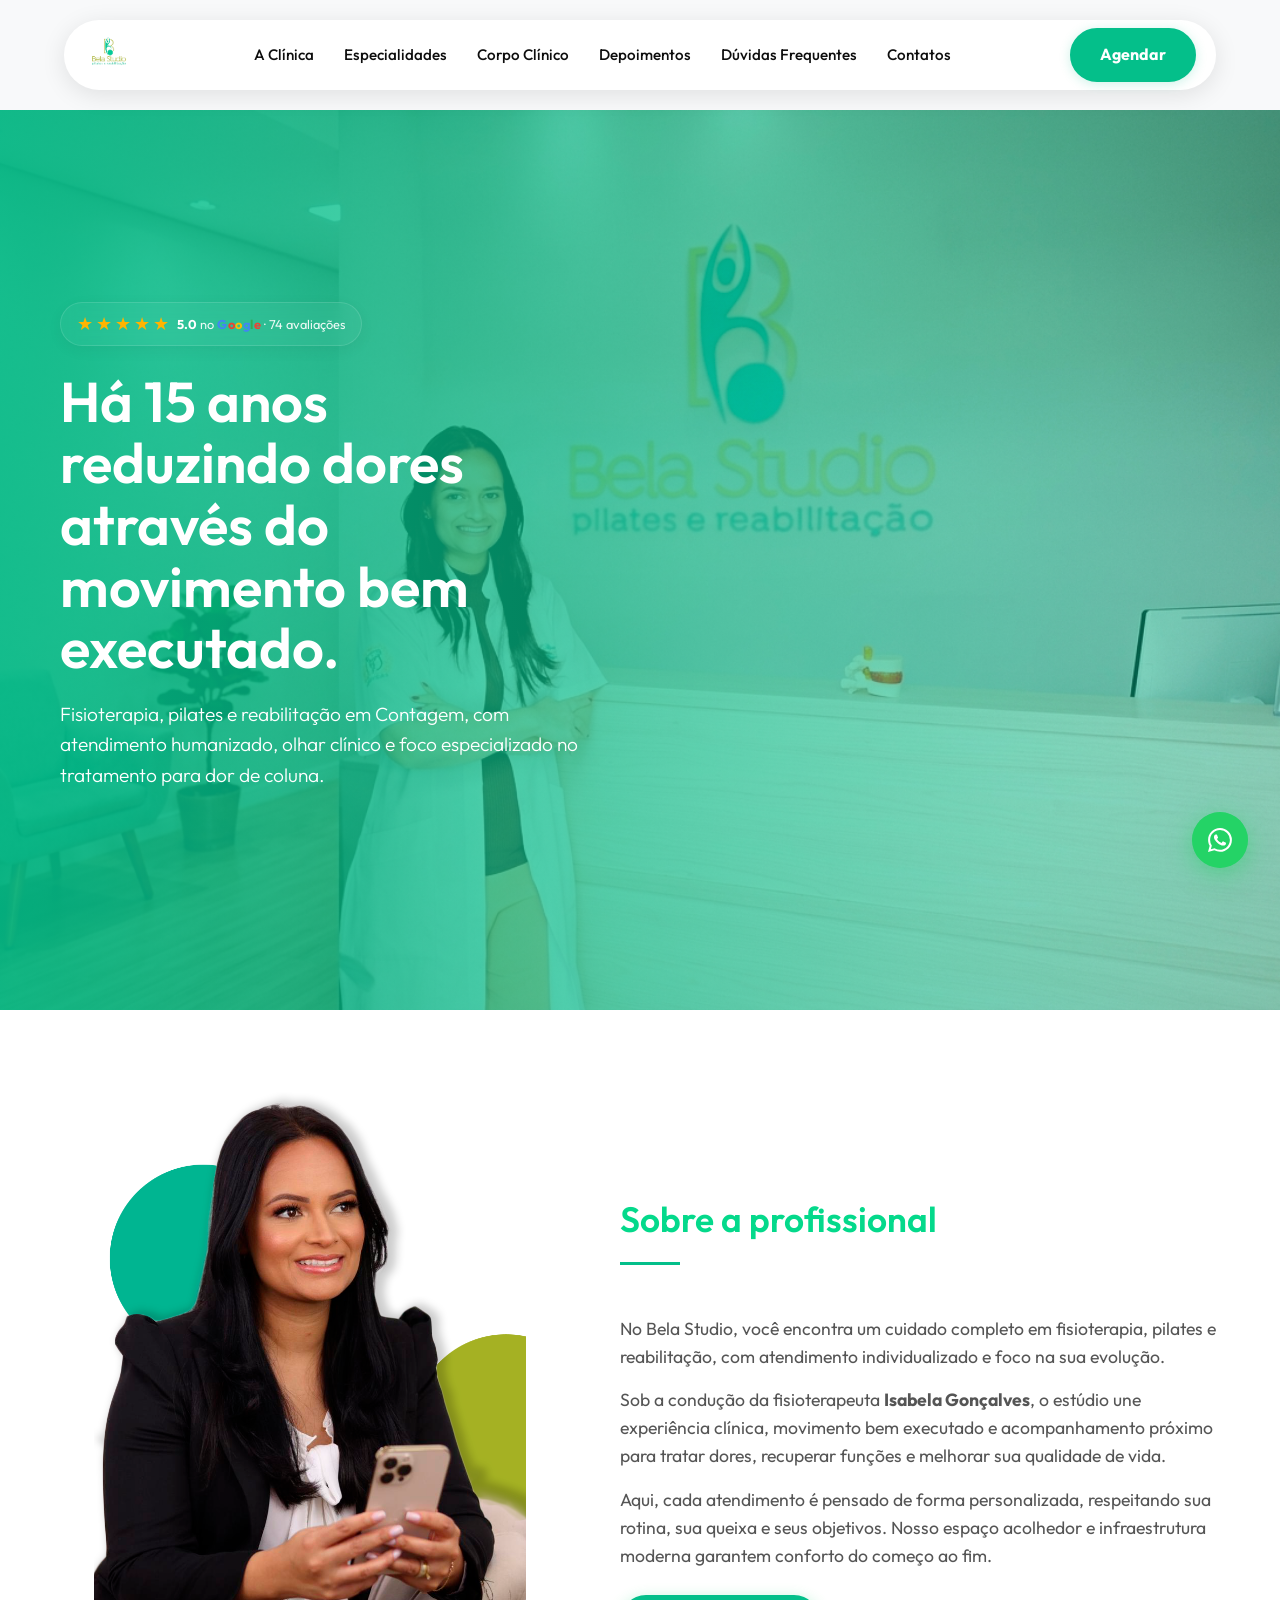
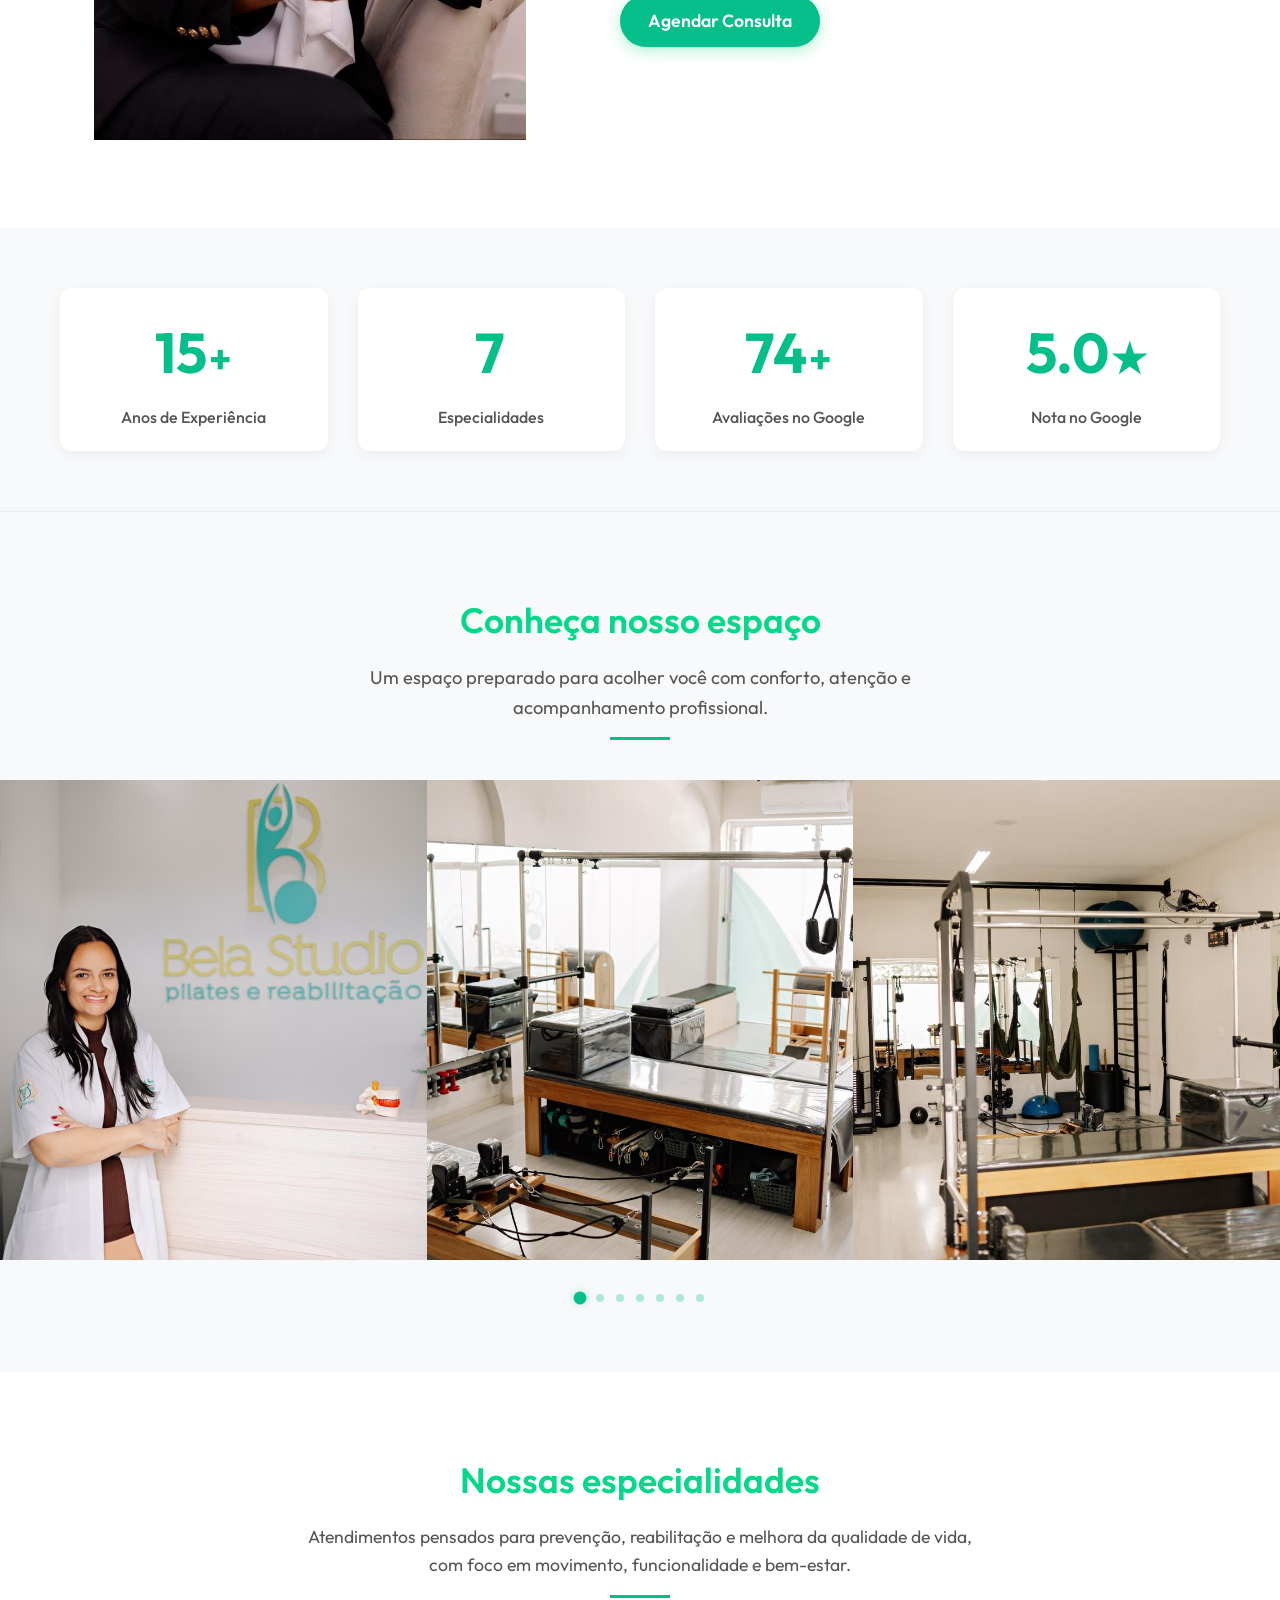
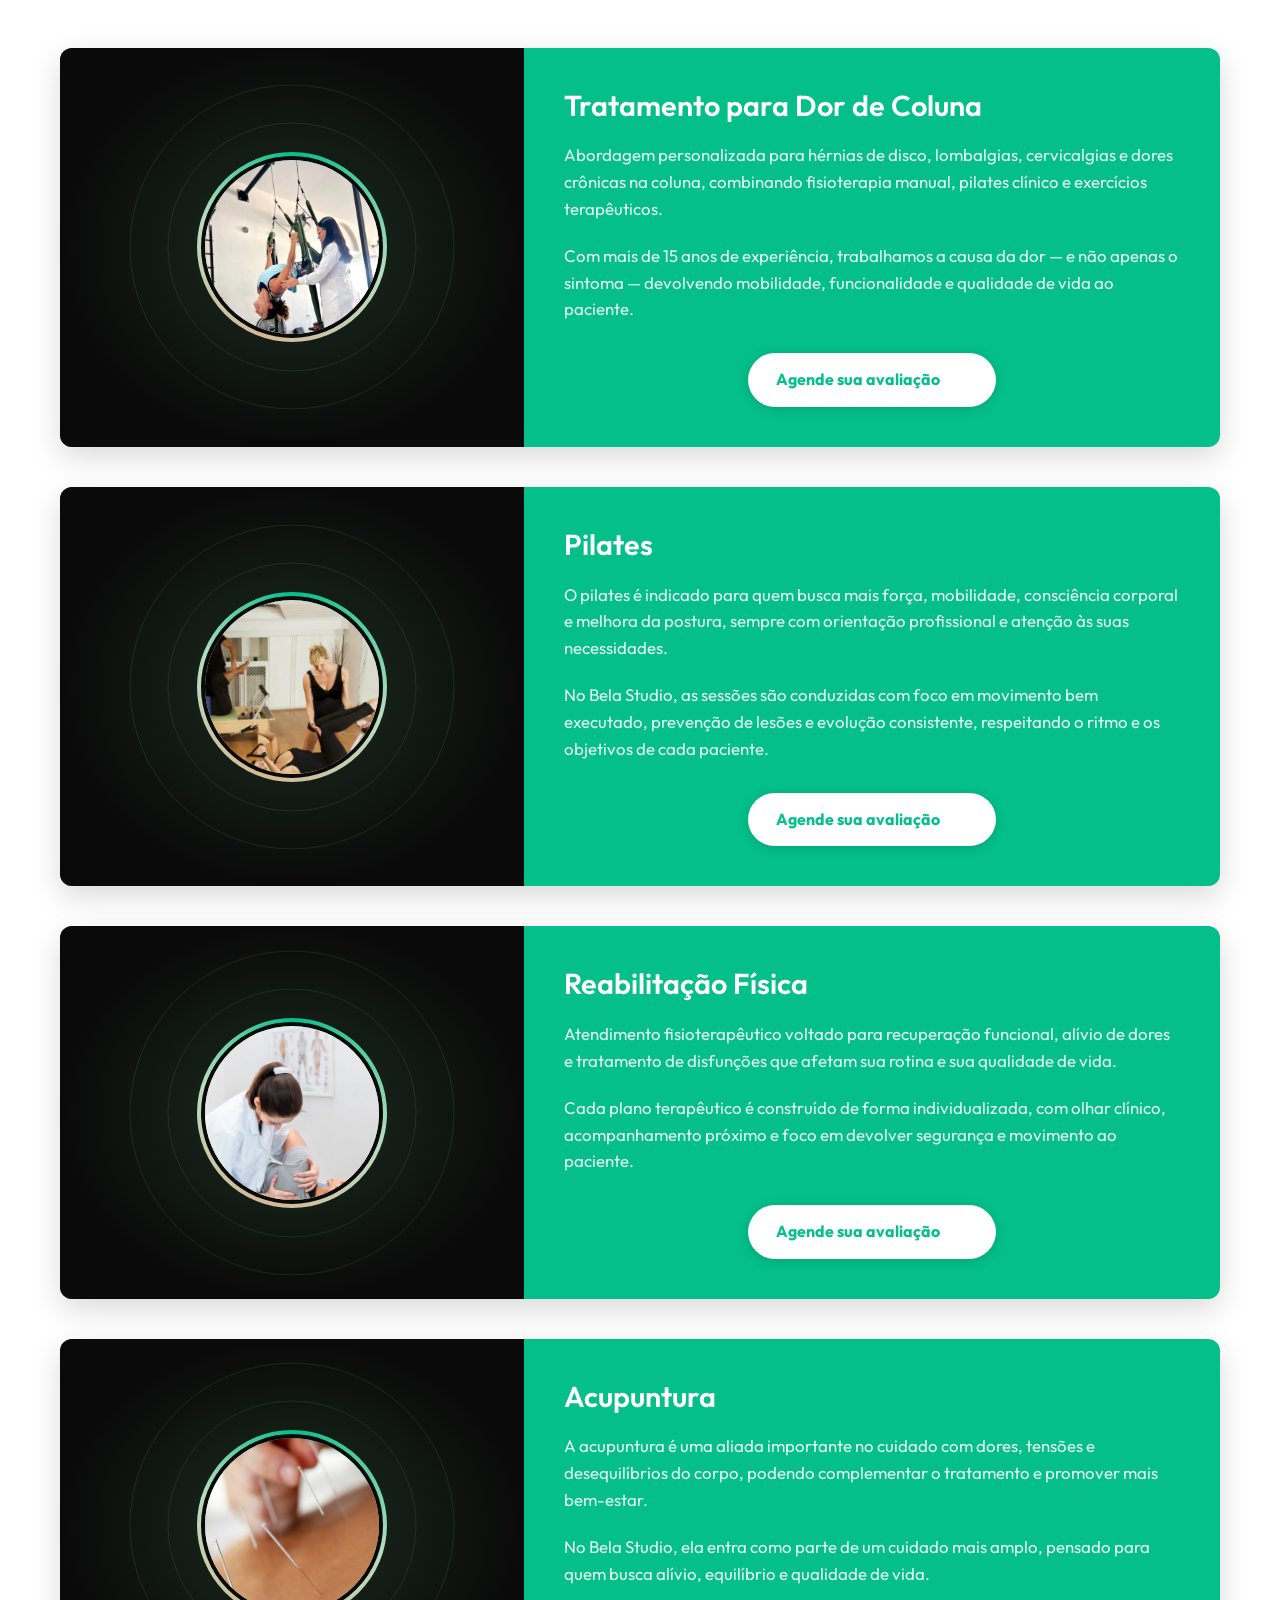
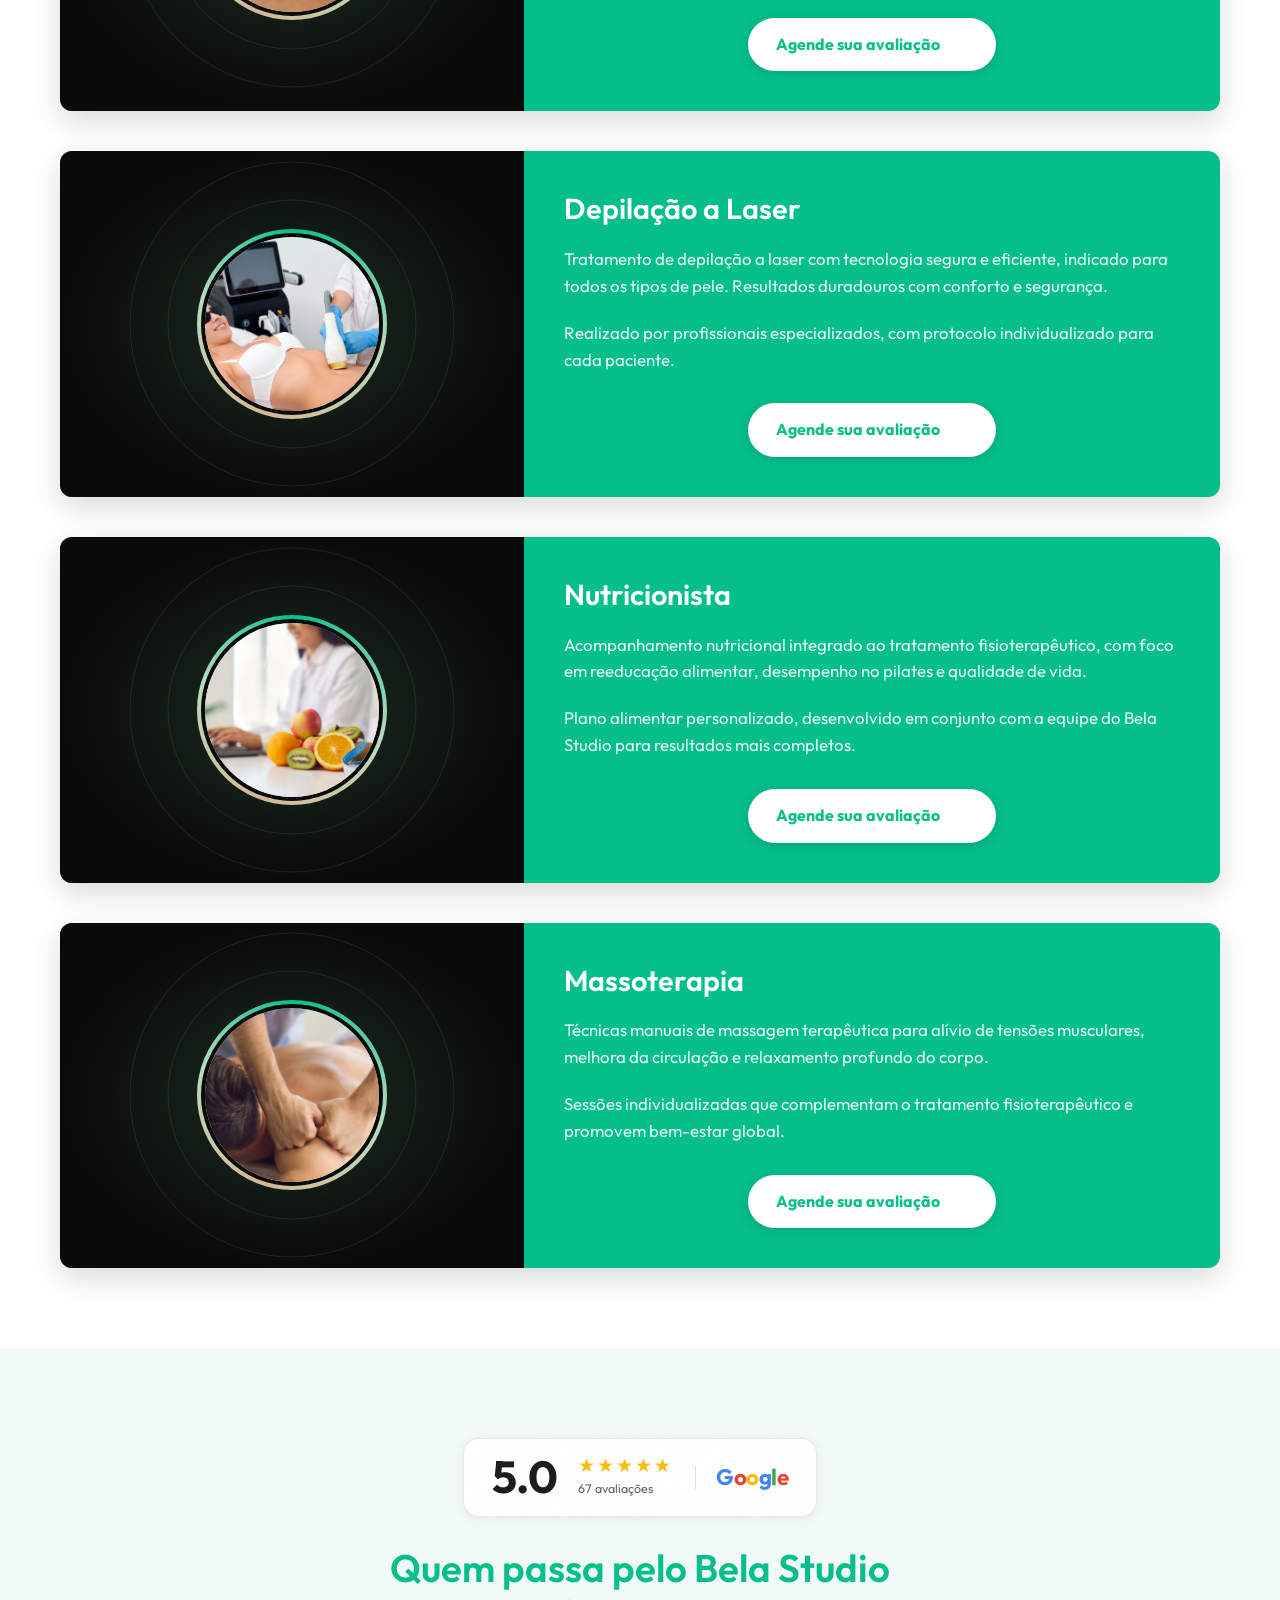
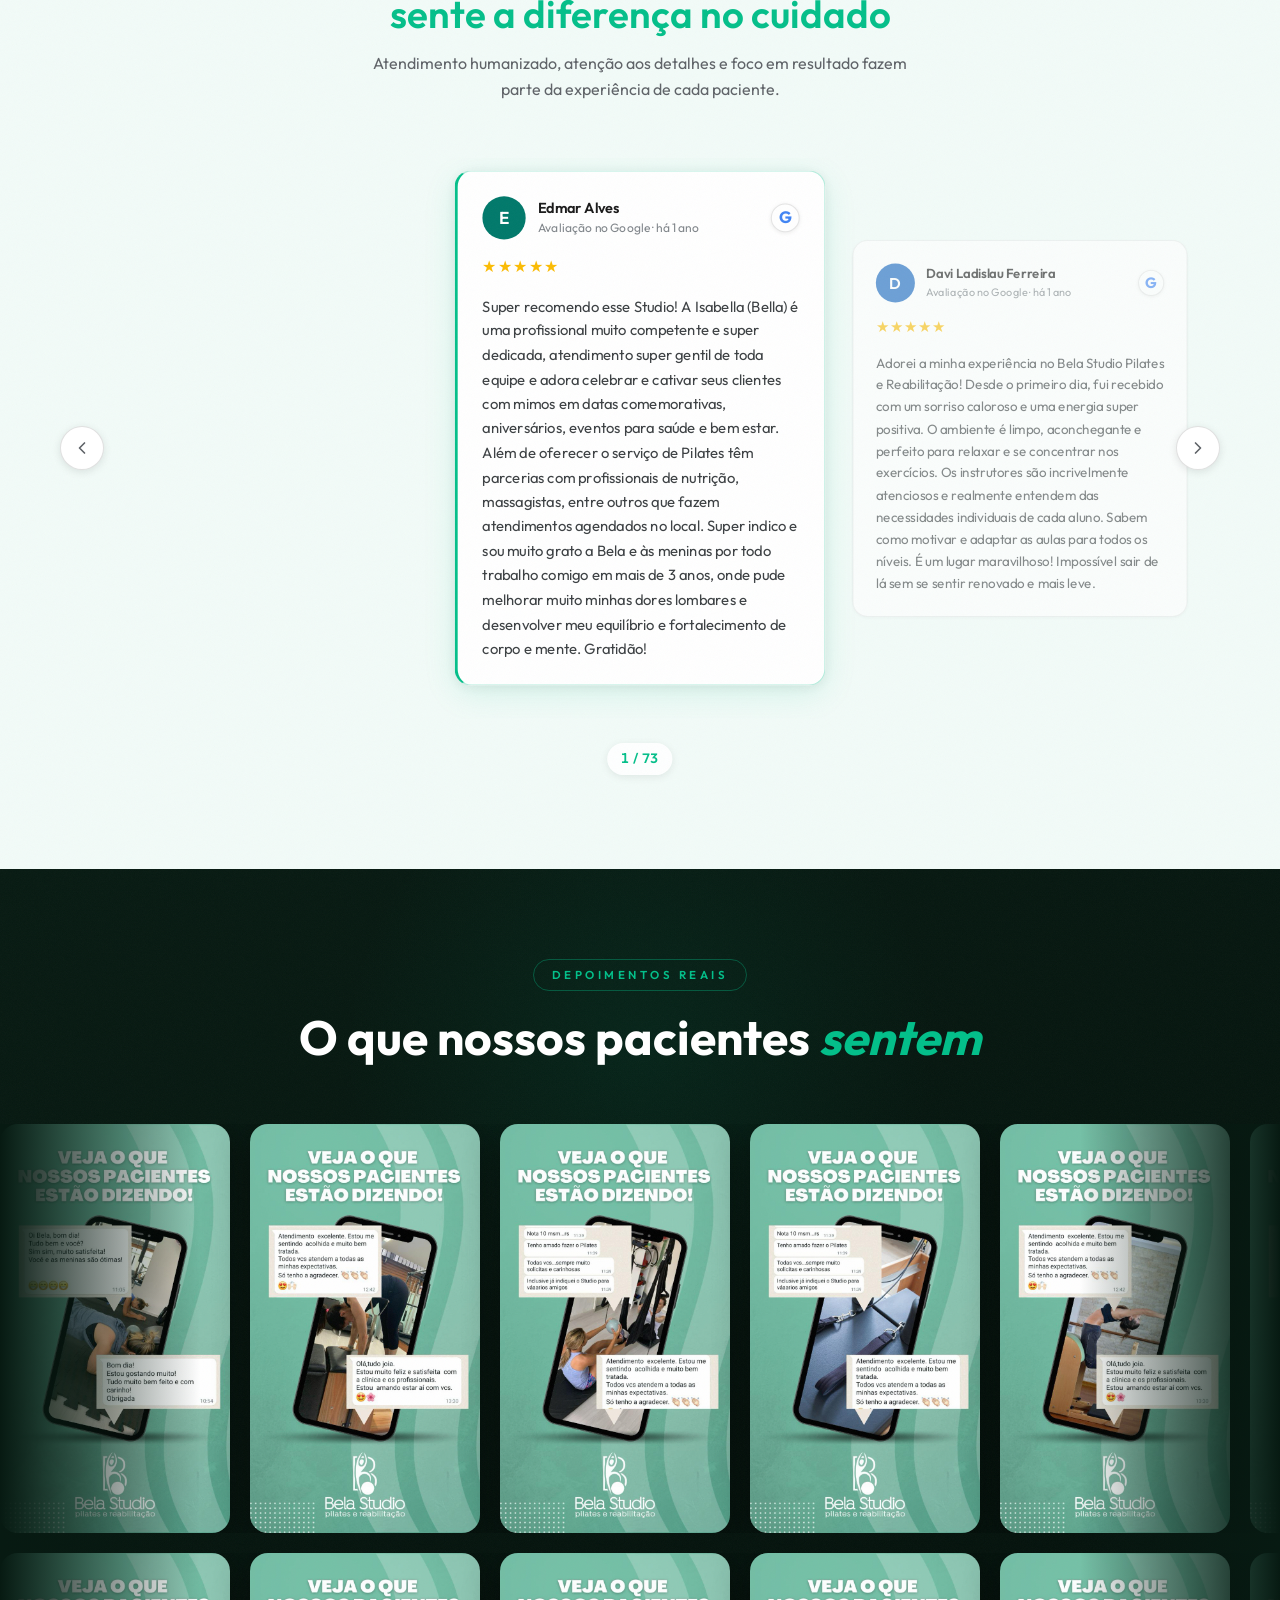
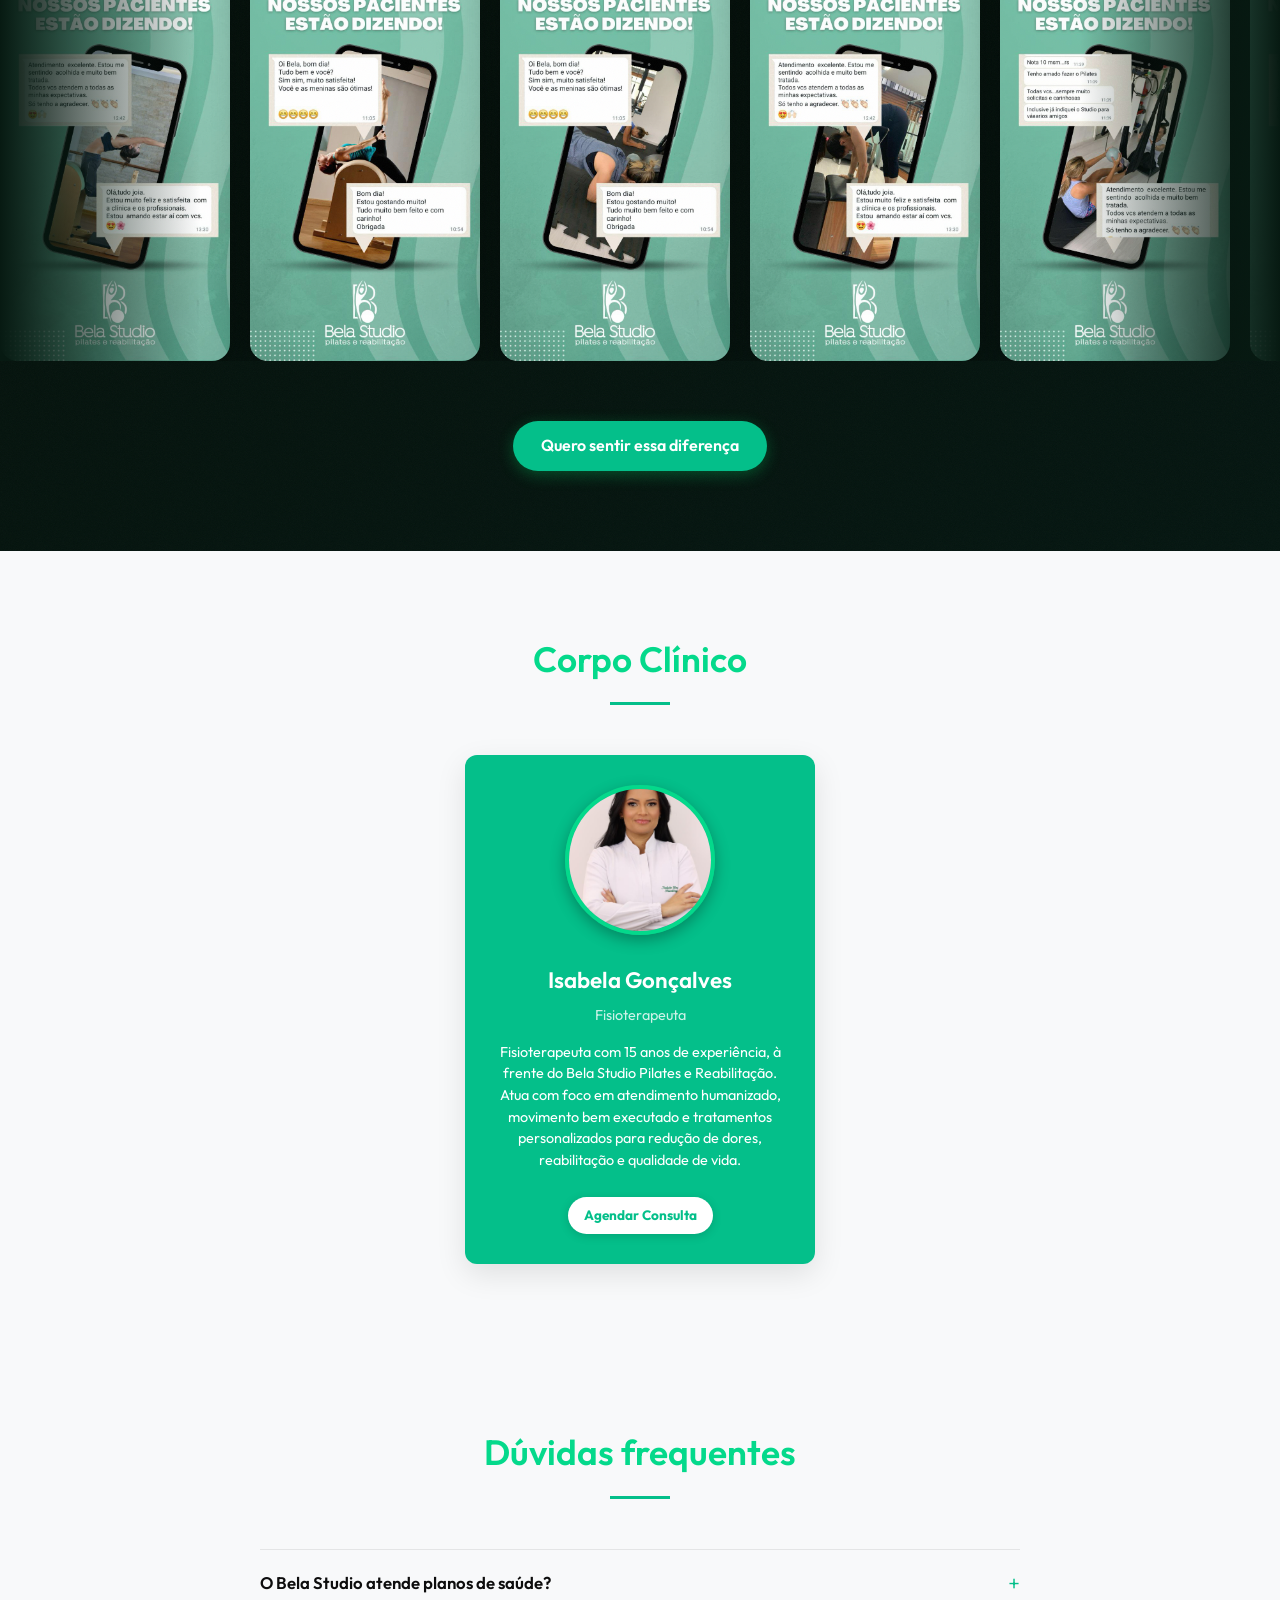
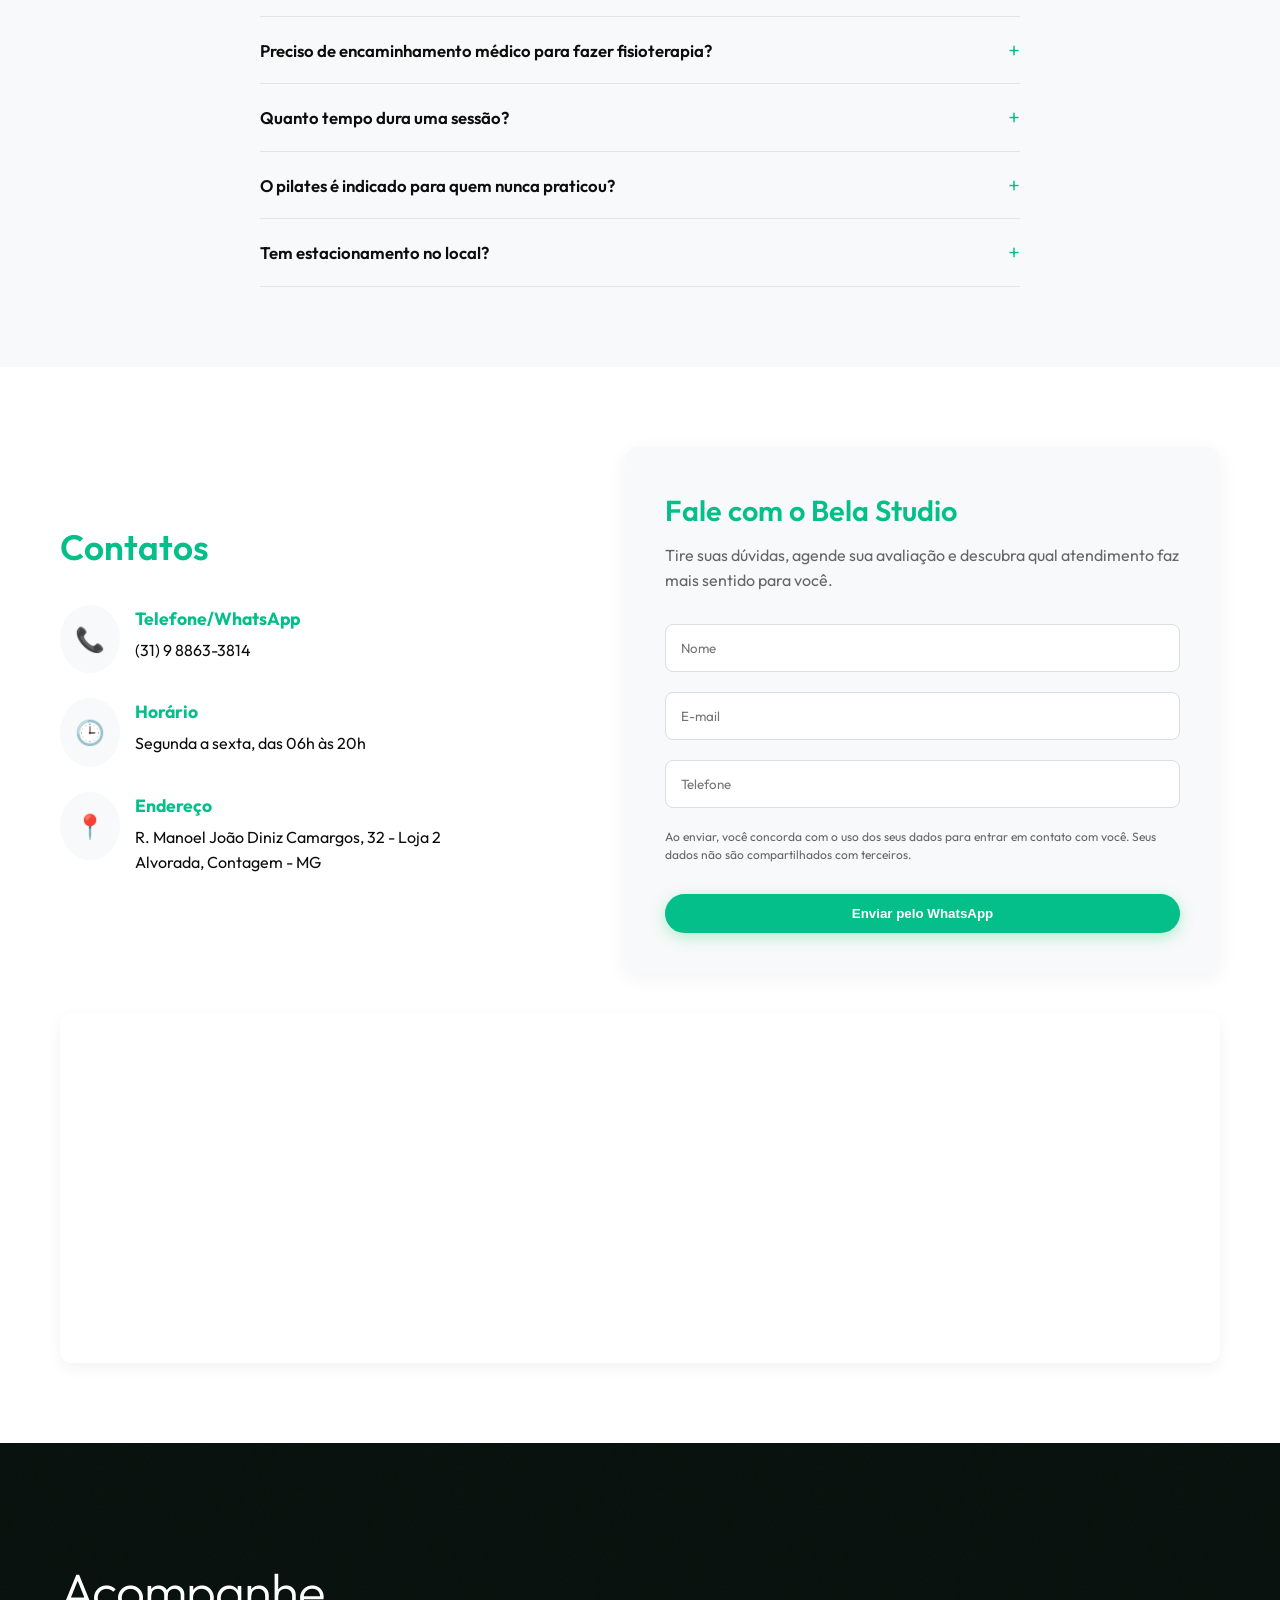
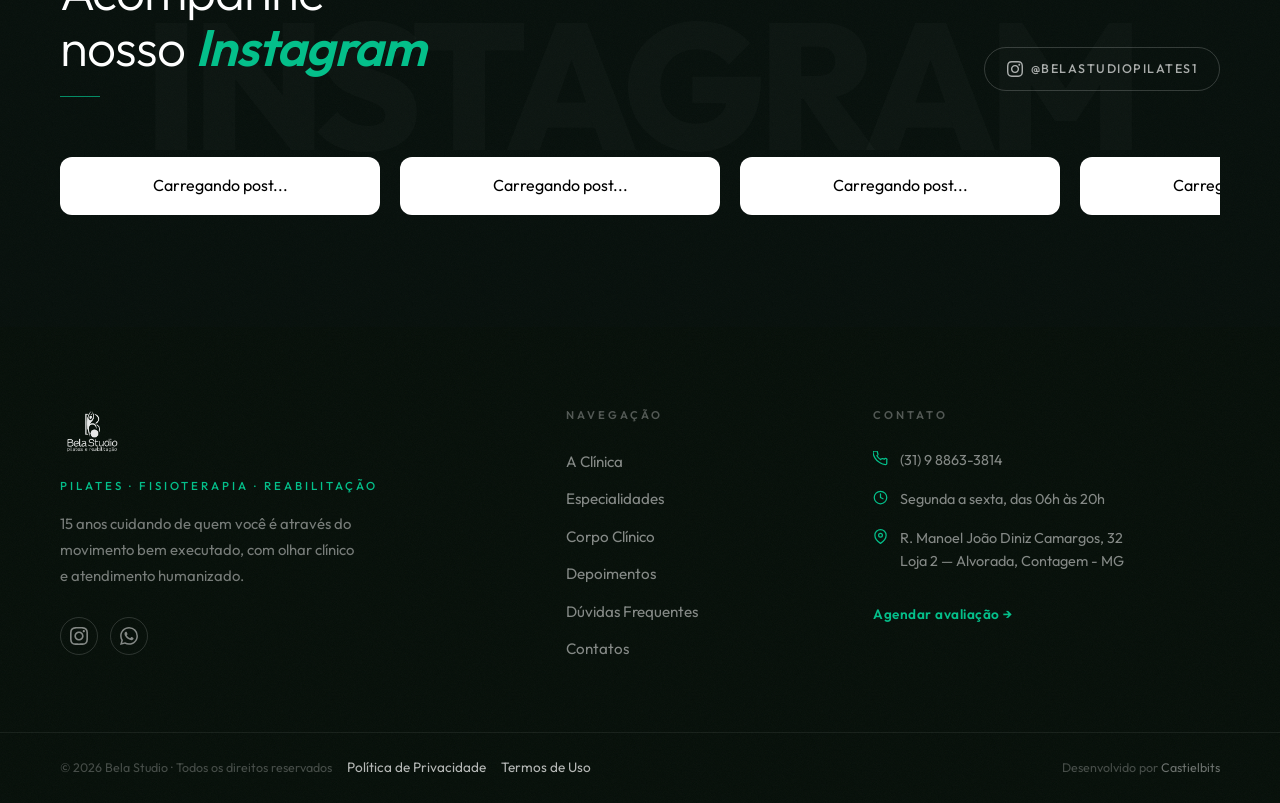
==== commit c14c78b8: "fix: corrige proporção de 3 imagens esmagadas pelo CLS fix anterior" ====
--- a/index.html
+++ b/index.html
@@ -55,7 +55,7 @@
         </div>
         <div class="container header-content">
             <a href="#" class="logo-link">
-                <img src="images/logobelastudio.png" alt="Bela Studio Logo" class="logo" width="1080" height="1080" decoding="async">
+                <img src="images/logobelastudio.png" alt="Bela Studio Logo" class="logo" width="50" height="50" decoding="async">
             </a>
 
             <nav class="desktop-nav">
@@ -113,7 +113,7 @@
                 <div class="about-split fade-in">
                     <div class="about-image-wrapper">
                         <img src="images/fotosobremim.png" alt="Isabela Gonçalves - Fisioterapeuta"
-                            class="about-person-img" loading="lazy" width="852" height="1280" decoding="async">
+                            class="about-person-img" loading="lazy" width="500" height="752" decoding="async">
                     </div>
                     <div class="about-text-content">
                         <div class="section-header" style="text-align: left; margin-bottom: 20px;">
@@ -773,7 +773,7 @@
 
             <!-- Coluna 1: Marca -->
             <div class="footer-brand">
-                <img src="images/logosemfundo.png" alt="Bela Studio" class="footer-logo" width="3556" height="2845" decoding="async">
+                <img src="images/logosemfundo.png" alt="Bela Studio" class="footer-logo" width="65" height="52" decoding="async">
                 <p class="footer-tagline">Pilates · Fisioterapia · Reabilitação</p>
                 <p class="footer-desc">15 anos cuidando de quem você é através do movimento bem executado, com olhar
                     clínico e atendimento humanizado.</p>
